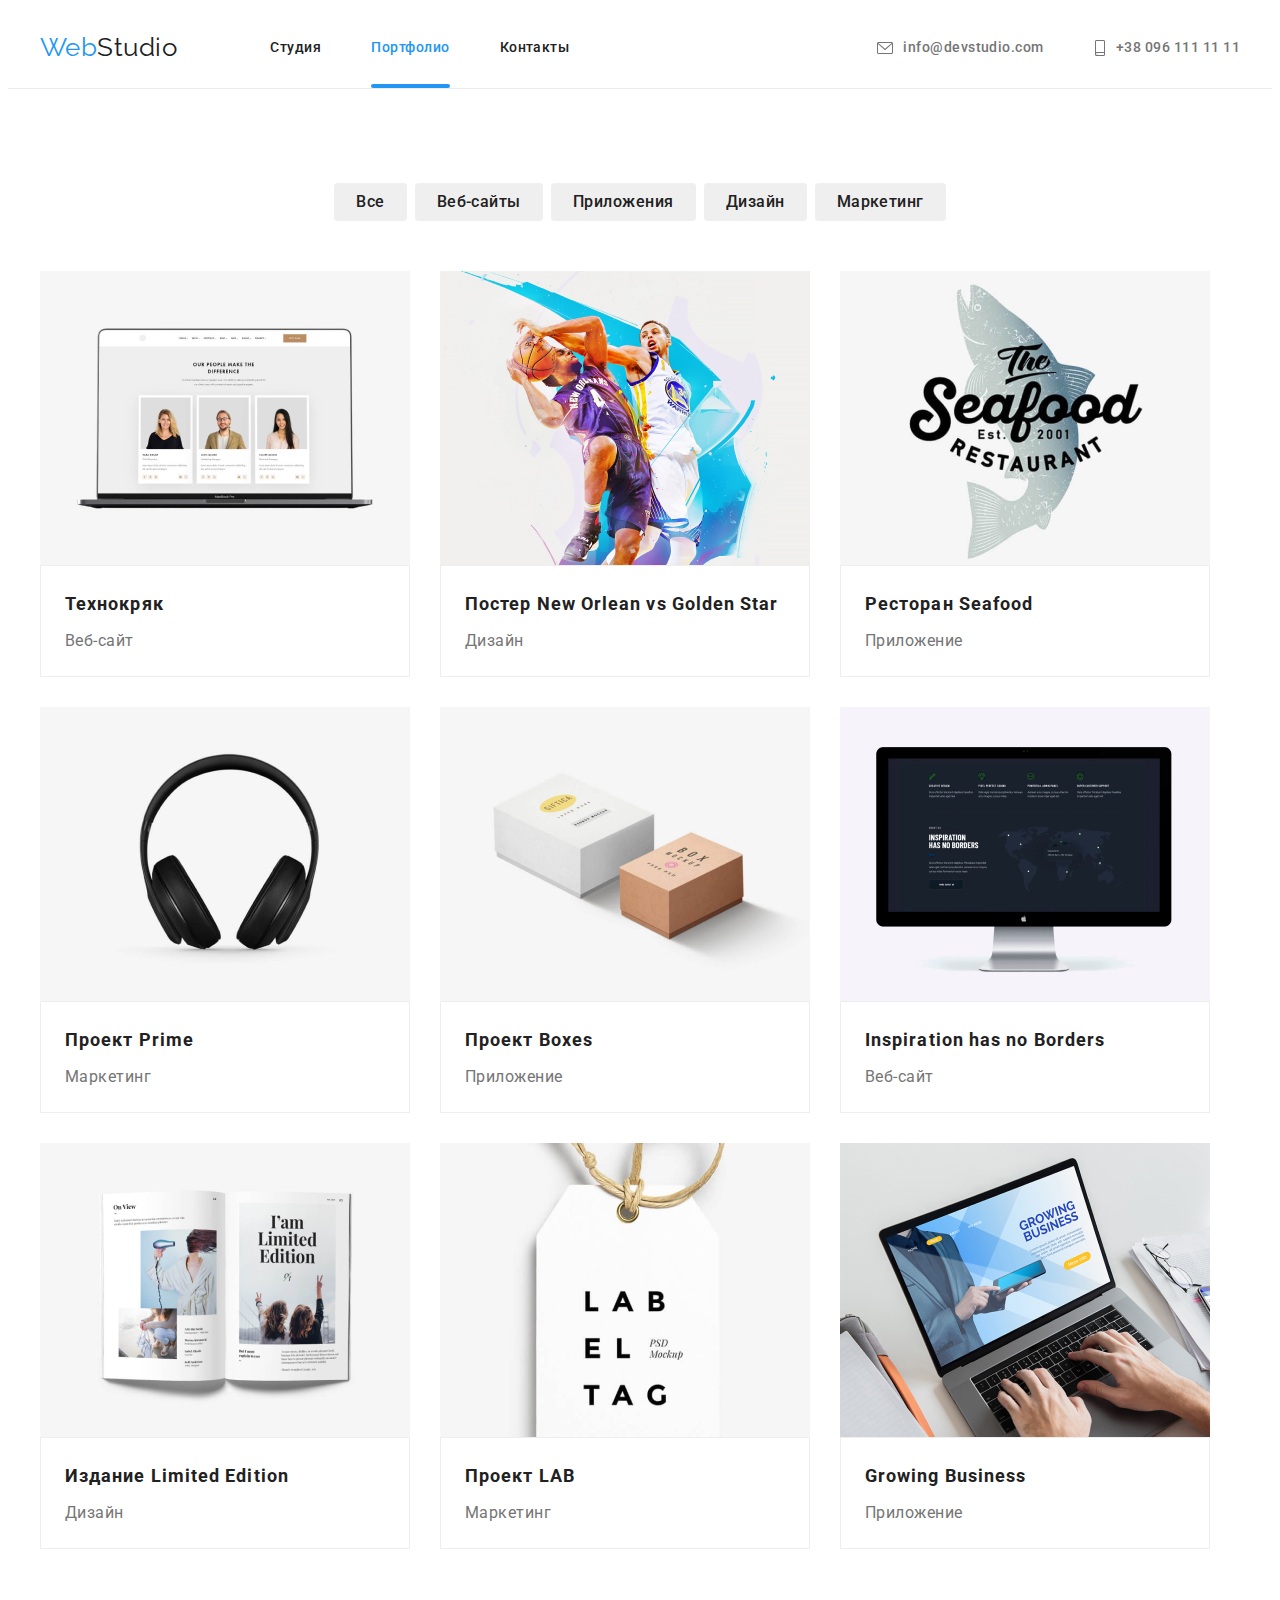
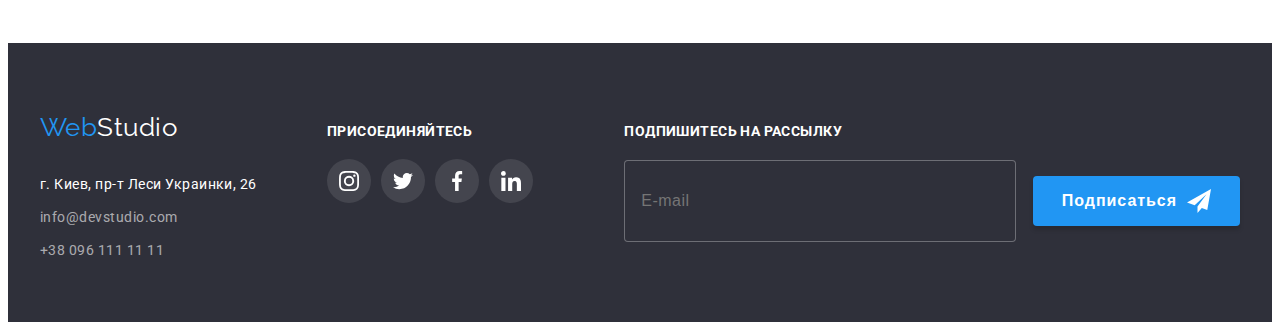
==== portfolio.html @ e27b9b62 "Initial commit" ====
<!DOCTYPE html>
<html lang="ru">
  <head>
    <meta charset="UTF-8" />
    <meta http-equiv="X-UA-Compatible" content="IE=edge" />
    <meta name="viewport" content="width=device-width, initial-scale=1.0" />
    <link rel="preconnect" href="https://fonts.googleapis.com" />
    <link rel="preconnect" href="https://fonts.gstatic.com" crossorigin />
    <link
      href="https://fonts.googleapis.com/css2?family=Raleway:wght@700&family=Roboto:wght@400;500;700;900&display=swap"
      rel="stylesheet"
    />
    <link
      rel="stylesheet"
      href="https://cdnjs.cloudflare.com/ajax/libs/modern-normalize/1.1.0/modern-normalize.min.css"
      integrity="sha512-wpPYUAdjBVSE4KJnH1VR1HeZfpl1ub8YT/NKx4PuQ5NmX2tKuGu6U/JRp5y+Y8XG2tV+wKQpNHVUX03MfMFn9Q=="
      crossorigin="anonymous"
      referrerpolicy="no-referrer"
    />
    <link rel="stylesheet" href="./css/styles.css" />
    <link rel="stylesheet" href="./css/main.min.css" />
    <title>Document</title>
  </head>

  <body>
    <header>
      <div class="container menu">
        <nav class="nav-navigation">
          <!-- Навигация на другие страницы -->
          <a class="logo link logo-header" href="./index.html">
            <span class="logo-web">Web</span><span class="logo-studio">Studio</span>
          </a>
          <ul class="site-nav list">
            <li class="item"><a class="link site-nav-link" href="./index.html">Студия</a></li>
            <li class="item">
              <a class="site-nav-link link current" href="./portfolio.html">Портфолио</a>
            </li>
            <li class="item"><a class="site-nav-link link" href="">Контакты</a></li>
          </ul>
        </nav>
        <!-- Почта  телефон -->
        <div class="nav-info">
          <ul class="list site-navv-list">
            <li class="studio-item">
              <a class="studio-link site-navv list link info" href="mailto:info@devstudio.com">
                <svg class="studio-icon" width="16" height="16">
                  <use href="./images/symbol-defs.svg#icon-list_footer"></use>
                </svg>
                info@devstudio.com</a
              >
            </li>
            <li class="studio-item">
              <a class="studio-link site-navv list link info" href="tel:+380961111111">
                <svg class="studio-icon" width="12" height="16">
                  <use href="./images/symbol-defs.svg#icon-smartphone"></use>
                </svg>
                +38 096 111 11 11</a
              >
            </li>
          </ul>
        </div>
      </div>
    </header>
    <main>
      <!--Портфолио-->
      <section class="portfolio">
        <div class="container">
          <h1 class="portfolio-title visually-hidden">Портфолио</h1>

          <ul class="list portfolio-menu">
            <li><button class="portfolio-buttons" type="button">Все</button></li>
            <li><button class="portfolio-buttons" type="button">Веб-сайты</button></li>
            <li><button class="portfolio-buttons" type="button">Приложения</button></li>
            <li><button class="portfolio-buttons" type="button">Дизайн</button></li>
            <li><button class="portfolio-buttons" type="button">Маркетинг</button></li>
          </ul>

          <ul class="portfolio-list list">
            <li class="portfolio-item">
              <a class="portfolio-link list link" href="">
                <div class="portfolio-thumb">
                  <img
                    src="./images/texno.jpg"
                    alt="разработка веб-сайта"
                    width="370"
                    height="294"
                  />
                  <p class="image-text-overlay">
                    Ресурс предлагает комплексные предложения с разным уровнем функционала и
                    сервисов. Все это позволит посетителю получить исчерпывающие сведения о компании
                    или частном лице.
                  </p>
                </div>
                <div class="portfolio-about">
                  <h2 class="portfolio-title">Технокряк</h2>
                  <p class="list-about">Веб-сайт</p>
                </div>
              </a>
            </li>
            <li class="portfolio-item">
              <a class="portfolio-link list link" href="">
                <div class="portfolio-thumb">
                  <img
                    src="./images/neworlean.jpg"
                    alt="разработка дизайна постера"
                    width="370"
                    height="294"
                  />
                  <p class="image-text-overlay">
                    Ресурс предлагает комплексные предложения с разным уровнем функционала и
                    сервисов. Все это позволит посетителю получить исчерпывающие сведения о компании
                    или частном лице.
                  </p>
                </div>
                <div class="portfolio-about">
                  <h2 class="portfolio-title">Постер New Orlean vs Golden Star</h2>
                  <p class="list-about">Дизайн</p>
                </div>
              </a>
            </li>
            <li class="portfolio-item">
              <a class="portfolio-link list link" href="">
                <div class="portfolio-thumb">
                  <img
                    src="./images/seafood.jpg"
                    alt="разработка приложения для ресторана"
                    width="370"
                    height="294"
                  />
                  <p class="image-text-overlay">
                    Ресурс предлагает комплексные предложения с разным уровнем функционала и
                    сервисов. Все это позволит посетителю получить исчерпывающие сведения о компании
                    или частном лице.
                  </p>
                </div>
                <div class="portfolio-about">
                  <h2 class="portfolio-title">Ресторан Seafood</h2>
                  <p class="list-about">Приложение</p>
                </div>
              </a>
            </li>
            <li class="portfolio-item">
              <a class="portfolio-link list link" href="">
                <div class="portfolio-thumb">
                  <img src="./images/prime.jpg" alt="реклама наушников" width="370" height="294" />
                  <p class="image-text-overlay">
                    Ресурс предлагает комплексные предложения с разным уровнем функционала и
                    сервисов. Все это позволит посетителю получить исчерпывающие сведения о компании
                    или частном лице.
                  </p>
                </div>
                <div class="portfolio-about">
                  <h2 class="portfolio-title">Проект Prime</h2>
                  <p class="list-about">Маркетинг</p>
                </div>
              </a>
            </li>
            <li class="portfolio-item">
              <a class="portfolio-link list link" href="">
                <div class="portfolio-thumb">
                  <img
                    src="./images/boxes.jpg"
                    alt="разработка приложений"
                    width="370"
                    height="294"
                  />
                  <p class="image-text-overlay">
                    Ресурс предлагает комплексные предложения с разным уровнем функционала и
                    сервисов. Все это позволит посетителю получить исчерпывающие сведения о компании
                    или частном лице.
                  </p>
                </div>
                <div class="portfolio-about">
                  <h2 class="portfolio-title">Проект Boxes</h2>
                  <p class="list-about">Приложение</p>
                </div>
              </a>
            </li>
            <li class="portfolio-item">
              <a class="portfolio-link list link" href="">
                <div class="portfolio-thumb">
                  <img
                    src="./images/inspiration.jpg"
                    alt="разработка веб-сайта"
                    width="370"
                    height="294"
                  />
                  <p class="image-text-overlay">
                    Ресурс предлагает комплексные предложения с разным уровнем функционала и
                    сервисов. Все это позволит посетителю получить исчерпывающие сведения о компании
                    или частном лице.
                  </p>
                </div>
                <div class="portfolio-about">
                  <h2 class="portfolio-title">Inspiration has no Borders</h2>
                  <p class="list-about">Веб-сайт</p>
                </div>
              </a>
            </li>
            <li class="portfolio-item">
              <a class="portfolio-link list link" href="">
                <div class="portfolio-thumb">
                  <img
                    src="./images/limited.jpg"
                    alt="дизайн для издательства"
                    width="370"
                    height="294"
                  />
                  <p class="image-text-overlay">
                    Ресурс предлагает комплексные предложения с разным уровнем функционала и
                    сервисов. Все это позволит посетителю получить исчерпывающие сведения о компании
                    или частном лице.
                  </p>
                </div>
                <div class="portfolio-about">
                  <h2 class="portfolio-title">Издание Limited Edition</h2>
                  <p class="list-about">Дизайн</p>
                </div>
              </a>
            </li>
            <li class="portfolio-item">
              <a class="portfolio-link list link" href="">
                <div class="portfolio-thumb">
                  <img src="./images/lab.jpg" alt="маркетинг и реклама" width="370" height="294" />
                  <p class="image-text-overlay">
                    Ресурс предлагает комплексные предложения с разным уровнем функционала и
                    сервисов. Все это позволит посетителю получить исчерпывающие сведения о компании
                    или частном лице.
                  </p>
                </div>
                <div class="portfolio-about">
                  <h2 class="portfolio-title">Проект LAB</h2>
                  <p class="list-about">Маркетинг</p>
                </div>
              </a>
            </li>
            <li class="portfolio-item">
              <a class="portfolio-link list link" href="">
                <div class="portfolio-thumb">
                  <img
                    src="./images/growingbusiness.jpg"
                    alt="разработка приложения"
                    width="370"
                    height="294"
                  />
                  <p class="image-text-overlay">
                    Ресурс предлагает комплексные предложения с разным уровнем функционала и
                    сервисов. Все это позволит посетителю получить исчерпывающие сведения о компании
                    или частном лице.
                  </p>
                </div>
                <div class="portfolio-about">
                  <h2 class="portfolio-title">Growing Business</h2>
                  <p class="list-about">Приложение</p>
                </div>
              </a>
            </li>
          </ul>
        </div>
      </section>
    </main>

    <!--Футер-->

    <footer class="footer">
      <div class="container container-footer-first">
        <div class="footer-first">
          <a class="logo link logo-footer" href="./index.html">
            <span class="logo-web">Web</span><span class="logo-footer">Studio</span>
          </a>
          <address>
            <ul class="footer-list list">
              <li class="footer-address">
                <a class="address link" href="https://goo.gl/maps/EyPAr5aNkVju3ovo6" rel="nofollow"
                  >г. Киев, пр-т Леси Украинки, 26</a
                >
              </li>
              <li class="footer-mailo">
                <a class="nav link" href="mailto:info@devstudio.com">info@devstudio.com</a>
              </li>
              <li><a class="nav link" href="tel:+380961111111">+38 096 111 11 11</a></li>
            </ul>
          </address>
        </div>
        <div class="footer-title-div">
          <p class="footer-title">ПРИСОЕДИНЯЙТЕСЬ</p>
          <ul class="list footer-socials-list">
            <li class="footer-socials-item">
              <a class="footer-socials-link" href="" aria-label="Инстаграм">
                <svg class="footer-socials-icons" width="20" height="20">
                  <use href="./images/symbol-defs.svg#icon-instagram_tiem"></use>
                </svg>
              </a>
            </li>
            <li class="footer-socials-item">
              <a class="footer-socials-link" href="" aria-label="Твиттер">
                <svg class="footer-socials-icons" width="20" height="20">
                  <use href="./images/symbol-defs.svg#icon-twitter_tiem"></use>
                </svg>
              </a>
            </li>
            <li class="footer-socials-item">
              <a class="footer-socials-link" href="" aria-label="Фейсбук">
                <svg class="footer-socials-icons" width="20" height="20">
                  <use href="./images/symbol-defs.svg#icon-facebook_tiem"></use>
                </svg>
              </a>
            </li>
            <li class="footer-socials-item">
              <a class="footer-socials-link" href="" aria-label="Линкедин">
                <svg class="footer-socials-icons" width="20" height="20">
                  <use href="./images/symbol-defs.svg#icon-linkedin_tiem"></use>
                </svg>
              </a>
            </li>
          </ul>
        </div>
        <div class="footer-subscribe-container">
          <p class="footer-subscribe-caption">ПОДПИШИТЕСЬ НА РАССЫЛКУ</p>
          <form class="subscribe-form" autocomplete="off">
            <label for="footer-email" class="hidden-caption">E-mail</label>
            <input
              class="subscribe-form-email"
              type="email"
              name="email"
              id="footer-email"
              placeholder="E-mail"
            />
            <button class="footer-button" type="submit">
              <span class="footer-button-content">
                Подписаться
                <svg class="footer-button-icon" width="24" height="24">
                  <use href="./images/symbol-defs.svg#icon-send"></use>
                </svg>
              </span>
            </button>
          </form>
        </div>
      </div>
    </footer>
  </body>
</html>
---- css/main.min.css ----
:root{--primary-text-color: #757575;--title-text-color: #212121;--accent-color: #2196f3;--body-color: #ffffff;--color-footer: #2f303a;--transition-timing-function: cubic-bezier(0.4, 0, 0.2, 1);--transition-duration: 250ms;--header-line: #ececec}.visually-hidden{position:absolute;width:1px;height:1px;margin:-1px;border:0;padding:0;white-space:nowrap;-webkit-clip-path:inset(100%);clip-path:inset(100%);clip:rect(0 0 0 0);overflow:hidden}body{font-family:'Roboto', sans-serif;background-color:var(--body-color);color:var(--title-text-color);letter-spacing:0.03em}h1,h2,h3,h4,h5,h6,p{margin:0}.list{list-style:none;padding:0;margin:0}.link{text-decoration:none;color:inherit;text-decoration:none}img{display:block;max-width:100%;height:auto}.container{width:1200px;padding-left:15px;padding-right:15px;margin:0 auto}.logo{font-family:'Raleway', sans-serif;font-size:26px;line-height:1.9;color:inherit}.logo-header{margin-right:93px}.logo-web{color:var(--accent-color)}.logo-footer{color:var(--body-color)}.model-btn{display:-webkit-box;display:-ms-flexbox;display:flex;-webkit-box-align:center;-ms-flex-align:center;align-items:center;-webkit-box-pack:center;-ms-flex-pack:center;justify-content:center;position:absolute;top:8px;right:8px;width:30px;height:30px;cursor:pointer;background:#ffffff;border:1px solid rgba(0,0,0,0.1);border-radius:50%;-webkit-transition:fill var(--transition-duration) var(--transition-timing-function);transition:fill var(--transition-duration) var(--transition-timing-function)}.model-btn:hover,.model-btn:focus{fill:var(--accent-color)}.submit-btn{display:-webkit-box;display:-ms-flexbox;display:flex;margin-left:auto;margin-right:auto;margin-top:30px;-webkit-box-pack:center;-ms-flex-pack:center;justify-content:center;-webkit-box-align:center;-ms-flex-align:center;align-items:center;text-align:center;padding:10px 16px;min-width:200px;background-color:var(--accent-color);color:var(--body-color);font-weight:700;font-size:16px;line-height:1.87;letter-spacing:0.06em;cursor:pointer;border-width:0;border-radius:4px;-webkit-box-shadow:0px,4px,4px,rgba(0,0,0,0.15);box-shadow:0px,4px,4px,rgba(0,0,0,0.15);-webkit-transition:background-color var(--transition-timing) var(--transition-function);transition:background-color var(--transition-timing) var(--transition-function)}.hero-button{margin-left:auto;margin-right:auto;border:0;background-color:var(--accent-color);font-family:'Roboto';font-weight:700;font-size:16px;line-height:1.88;-webkit-box-align:center;-ms-flex-align:center;align-items:center;text-align:center;letter-spacing:0.06em;cursor:pointer;color:var(--body-color);-webkit-box-shadow:0px,4px,4px,rgba(0,0,0,0.15);box-shadow:0px,4px,4px,rgba(0,0,0,0.15);border-radius:4px;padding:10px 32px;-webkit-transition-property:background-color;transition-property:background-color;-webkit-transition-duration:250ms;transition-duration:250ms;-webkit-transition-timing-function:cubic-bezier(0.4, 0, 0.2, 1);transition-timing-function:cubic-bezier(0.4, 0, 0.2, 1)}.hero-button:hover,.hero-button:focus{background-color:#188ce8}.footer-button{background-color:var(--accent-color);color:var(--body-color);-webkit-box-shadow:0px 4px 4px rgba(0,0,0,0.15);box-shadow:0px 4px 4px rgba(0,0,0,0.15);border-radius:4px;padding:10px 29px;min-width:200px;border:none;font-weight:700;font-size:16px;line-height:1.88;cursor:pointer;letter-spacing:0.06em;-webkit-transition:background-color var(--transition-duration) var(--transition-timing-function);transition:background-color var(--transition-duration) var(--transition-timing-function)}.footer-button:hover,.footer-button:focus{background-color:#188ce8}.command-contact__title{font-weight:500;font-size:16px;line-height:1.19;margin-bottom:10px}.command-contact__text{margin-bottom:16px}.command-contact__icons{fill:#afb1b8;-webkit-transition:fill var(--transition-duration) var(--transition-timing-function);transition:fill var(--transition-duration) var(--transition-timing-function)}.command-contact{padding-top:30px;padding-bottom:30px;text-align:center}.team-list li:last-child{margin-right:0}.command-contact__list{display:-webkit-box;display:-ms-flexbox;display:flex;-webkit-box-pack:center;-ms-flex-pack:center;justify-content:center;-webkit-box-align:center;-ms-flex-align:center;align-items:center}.command-contact__link{display:-webkit-box;display:-ms-flexbox;display:flex;-webkit-box-align:center;-ms-flex-align:center;align-items:center;-webkit-box-pack:center;-ms-flex-pack:center;justify-content:center;width:44px;height:44px;background-color:var(--body-color);border-radius:50%;-webkit-transition:background-color var(--transition-duration) var(--transition-timing-function);transition:background-color var(--transition-duration) var(--transition-timing-function)}.command-contact__link:hover,.command-contact__link:focus{background-color:var(--accent-color)}.command-contact__link:hover .command-contact__icons,.command-contact__link:focus .command-contact__icons{fill:var(--body-color)}.command-contact__item:not(:last-child){margin-right:10px}textarea{resize:none}.form-title{display:block;font-weight:700;font-size:20px;line-height:1.15;text-align:center;letter-spacing:0.03em;margin-bottom:12px}.form-group{display:block;margin-bottom:10px}.form-textarea{display:block;margin-bottom:20px}.form-label{display:block;font-weight:400;font-size:12px;line-height:1.16;letter-spacing:0.01em;color:var(--primary-text-color)}.form-input{width:100%;padding:14px 14px 14px 42px;border:1px solid rgba(33,33,33,0.2);border-radius:4px;outline:transparent}.form-input:hover,.form-input:focus,.form-input:active{border-color:var(--accent-color)}.form-input:hover+.form-icon,.form-input:focus+.form-icon,.form-input:active+.form-icon{fill:var(--accent-color)}.form-input-container{display:-webkit-box;display:-ms-flexbox;display:flex;-webkit-box-orient:vertical;-webkit-box-direction:normal;-ms-flex-direction:column;flex-direction:column;position:relative}.form-group{position:relative}.form-icon{position:absolute;bottom:14px;left:15px}.form-icon:hover,.form-icon:focus{fill:var(--accent-color)}.form-comments{display:-webkit-box;display:-ms-flexbox;display:flex;width:100%;height:120px;color:var(--caption-text-color);border:1px solid rgba(33,33,33,0.2);border-radius:4px;padding:12px 16px;outline:transparent}.form-comments:hover,.form-comments:active,.form-comments:focus{border-color:var(--accent-color)}.form-polisy-group{display:-webkit-box;display:-ms-flexbox;display:flex;font-weight:400;font-size:14px;line-height:1.71;letter-spacing:0.03em;-webkit-box-align:center;-ms-flex-align:center;align-items:center;-webkit-box-pack:center;-ms-flex-pack:center;justify-content:center;color:var(--second-text-color);cursor:pointer}.custom-checkbox{width:16px;height:15px;margin-right:8px;display:-webkit-box;display:-ms-flexbox;display:flex;-webkit-box-align:center;-ms-flex-align:center;align-items:center;-webkit-box-pack:center;-ms-flex-pack:center;justify-content:center;border-radius:2px;border:3px solid #000000;outline-offset:-2px;cursor:pointer}.custom-checkbox-icon{opacity:0;-webkit-transition:opacity var(--transition-timing) var(--transition-function),-webkit-transform var(--transition-timing) var(--transition-function);transition:opacity var(--transition-timing) var(--transition-function),-webkit-transform var(--transition-timing) var(--transition-function);transition:transform var(--transition-timing) var(--transition-function),opacity var(--transition-timing) var(--transition-function);transition:transform var(--transition-timing) var(--transition-function),opacity var(--transition-timing) var(--transition-function),-webkit-transform var(--transition-timing) var(--transition-function)}.checkbox:checked+.custom-checkbox-icon{opacity:1}.form-polisy-decs{font-weight:400;font-size:14px;line-height:1.71;letter-spacing:0.03em;color:var(--primary-text-color)}.visually-hidden-checkbox{position:absolute;width:1px;height:1px;margin:-1px;border:0;padding:0;white-space:nowrap;-webkit-clip-path:inset(100%);clip-path:inset(100%);clip:rect(0 0 0 0);overflow:hidden}.checkbox:checked+.custom-checkbox{background-color:var(--accent-color);border-color:var(--accent-color)}.checkbox:checked+.custom-checkbox .custom-checkbox-icon{opacity:1}.custom-checkbox-icon{opacity:0;-webkit-transition:var(--transition-duration) var(--transition-timing-function);transition:var(--transition-duration) var(--transition-timing-function)}.checkbox-label-link{color:var(--accent-color)}.form-input-container:focus-within{fill:var(--accent-color);border-color:var(--accent-color)}.backdrop{position:fixed;top:0;left:0;width:100%;height:100%;opacity:1;background-color:rgba(0,0,0,0.2);-webkit-transition:opacity var(--transition-duration) var(--transition-timing-function);transition:opacity var(--transition-duration) var(--transition-timing-function)}.backdrop.is-hidden{opacity:0;pointer-events:none}.backdrop.is-hidden .model-wrapper{-webkit-transform:translate(-50%, -50%) scale(0.9);transform:translate(-50%, -50%) scale(0.9)}.model-wrapper{position:absolute;top:50%;left:50%;width:528px;height:581px;padding:40px;background-color:var(--body-color);-webkit-box-shadow:0px,1px,3px,rgba(0,0,0,0.12),0px,1px,1px,rgba(0,0,0,0.14),0px,2px,1px,rgba(0,0,0,0.2);box-shadow:0px,1px,3px,rgba(0,0,0,0.12),0px,1px,1px,rgba(0,0,0,0.14),0px,2px,1px,rgba(0,0,0,0.2);border-radius:4px;-webkit-transform:translate(-50%, -50%) scale(1);transform:translate(-50%, -50%) scale(1);-webkit-transition:-webkit-transform var(--transition-timing) var(--transition-function);transition:-webkit-transform var(--transition-timing) var(--transition-function);transition:transform var(--transition-timing) var(--transition-function);transition:transform var(--transition-timing) var(--transition-function), -webkit-transform var(--transition-timing) var(--transition-function)}.section-privilege__list{display:-webkit-box;display:-ms-flexbox;display:flex}.section-privilege__list li{width:270px}.section-privilege__list .item{margin-right:30px}.section-privilege__list .item:nth-child(4n){margin-right:0}.hero{text-align:center;padding-top:200px;padding-bottom:200px;background-color:var(--color-footer);background-size:cover;background-position:center;background-repeat:no-repeat;max-width:1600px;height:600px;margin-left:auto;margin-right:auto;background-image:-webkit-gradient(linear, left top, right top, from(rgba(47,48,58,0.4)), to(rgba(47,48,58,0.4))),url("../images/hero.jpg");background-image:linear-gradient(to right, rgba(47,48,58,0.4), rgba(47,48,58,0.4)),url("../images/hero.jpg")}.hero__tittle{font-family:'Roboto';color:var(--body-color);font-weight:900;font-size:44px;line-height:1.36;text-transform:uppercase;letter-spacing:0.06em;margin-bottom:30px}header{border-bottom:1px solid var(--header-line)}.site-nav{display:-webkit-box;display:-ms-flexbox;display:flex}.site-nav .link{display:block;padding-top:32px;padding-bottom:32px;-webkit-transition:color var(--transition-duration) var(--transition-timing-function);transition:color var(--transition-duration) var(--transition-timing-function)}.site-nav-link{position:relative;color:var(--title-text-color);font-weight:500;font-size:14px;line-height:1.14}.site-nav-link:hover,.site-nav-link:focus{color:var(--accent-color)}.site-nav-link.current::after{position:absolute;bottom:0;left:0;content:'';display:block;width:100%;height:4px;margin:0;padding:0;border-radius:2px;background-color:var(--accent-color)}.site-nav .item{margin-right:50px}.site-nav .item:last-child{margin-right:0}.nav-navigation{display:-webkit-box;display:-ms-flexbox;display:flex;-webkit-box-align:center;-ms-flex-align:center;align-items:center}.menu{display:-webkit-box;display:-ms-flexbox;display:flex;-webkit-box-align:center;-ms-flex-align:center;align-items:center}.nav-info{display:-webkit-box;display:-ms-flexbox;display:flex;margin-left:auto}.site-navv{color:var(--title-text-color);font-weight:500;font-size:14px;line-height:1.14}.site-navv:hover,.site-navv:focus{color:var(--accent-color)}.info{color:var(--primary-text-color)}.info{margin-left:50px}.site-navv-list{display:-webkit-box;display:-ms-flexbox;display:flex}.site-nav .link.current{color:var(--accent-color)}.studio-link{display:-webkit-box;display:-ms-flexbox;display:flex;-webkit-box-align:center;-ms-flex-align:center;align-items:center;-webkit-transition:color var(--transition-duration) var(--transition-timing-function);transition:color var(--transition-duration) var(--transition-timing-function)}.studio-list{display:-webkit-box;display:-ms-flexbox;display:flex;-webkit-box-align:center;-ms-flex-align:center;align-items:center}.studio-icon{margin-right:10px;fill:currentColor;-webkit-transition:fill var(--transition-duration) var(--transition-timing-function);transition:fill var(--transition-duration) var(--transition-timing-function)}.studio-item:hover .studio-icon,.studio-item:focus .studio-icon{fill:var(--accent-color)}.about__item{position:relative}.about__text{position:absolute;left:0;bottom:0;display:-webkit-box;display:-ms-flexbox;display:flex;-webkit-box-pack:center;-ms-flex-pack:center;justify-content:center;-webkit-box-align:center;-ms-flex-align:center;align-items:center;width:100%;height:70px;background-color:rgba(47,48,58,0.8);color:var(--body-color);font-weight:700;text-transform:uppercase;letter-spacing:0.03em;font-size:14px;line-height:1.14}.about{padding-bottom:94px}.about__title{font-size:36px;line-height:1.17;text-align:center;margin-bottom:50px}.about__list{display:-webkit-box;display:-ms-flexbox;display:flex}.about__list li{margin-right:30px}.about__list li:nth-child(3n){margin-right:0}.customers{padding-bottom:94px;padding-top:94px}.customers-title{font-weight:700;font-size:36px;line-height:1.67;text-align:center;letter-spacing:0.03em;color:var(--title-text-color);margin-bottom:50px}.customers-list{display:-webkit-box;display:-ms-flexbox;display:flex;-webkit-box-pack:center;-ms-flex-pack:center;justify-content:center}.customers-link{display:-webkit-box;display:-ms-flexbox;display:flex;-webkit-box-align:center;-ms-flex-align:center;align-items:center;-webkit-box-pack:center;-ms-flex-pack:center;justify-content:center;width:170px;height:92px;border:1px solid #afb1b8;border-radius:4px;-webkit-transition:color var(--transition-duration) var(--transition-timing-function),border-color var(--transition-duration) var(--transition-timing-function);transition:color var(--transition-duration) var(--transition-timing-function),border-color var(--transition-duration) var(--transition-timing-function)}.customers-link:hover,.customers-link:focus{border-color:var(--accent-color)}.customers-item{margin-right:30px}.customers-item:last-child{margin-right:0}.customers-icons{fill:#afb1b8;-webkit-transition:fill var(--transition-duration) var(--transition-timing-function);transition:fill var(--transition-duration) var(--transition-timing-function)}.customers-link:hover .customers-icons,.customers-link:focus .customers-icons{fill:var(--accent-color)}.section-privilege p,.team p{color:var(--primary-text-color)}.section-privilege{padding-top:94px;padding-bottom:94px}.section-privilege__tittle{font-size:14px;line-height:1.14;margin-bottom:10px;margin-top:30px}.section-privilege p{font-size:14px;line-height:1.71}.section-privilege__div{height:120px;background-color:#f5f4fa;display:-webkit-box;display:-ms-flexbox;display:flex;-webkit-box-pack:center;-ms-flex-pack:center;justify-content:center;-webkit-box-align:center;-ms-flex-align:center;align-items:center}.section-privilege__icon{background-repeat:no-repeat;background-position:center;border-radius:4px}.container__title{margin-bottom:50px}.team{background:#f5f4fa;padding-bottom:94px;padding-top:94px}.team h2{font-size:36px;line-height:1.7;text-align:center}.team p{font-size:16px;line-height:1.19}.team-list{display:-webkit-box;display:-ms-flexbox;display:flex}.team-list__li{margin-right:30px;background-color:var(--body-color);-webkit-box-shadow:0px,1px,3px,rgba(0,0,0,0.12),0px,1px,1px,rgba(0,0,0,0.14),0px,2px,1px,rgba(0,0,0,0.2);box-shadow:0px,1px,3px,rgba(0,0,0,0.12),0px,1px,1px,rgba(0,0,0,0.14),0px,2px,1px,rgba(0,0,0,0.2);border-radius:0px, 0px, 4px, 4px}.portfolio{padding-top:94px;padding-bottom:94px}.portfolio-list{margin-top:50px}.portfolio-buttons{color:var(--title-text-color);cursor:pointer;font-family:'Roboto';font-weight:500;font-size:16px;line-height:1.63;letter-spacing:0.03em;border:0;border-radius:4px;padding:6px 22px;-webkit-transition:background-color var(--transition-duration) var(--transition-timing-function),color var(--transition-duration) var(--transition-timing-function),-webkit-box-shadow var(--transition-duration) var(--transition-timing-function);transition:background-color var(--transition-duration) var(--transition-timing-function),color var(--transition-duration) var(--transition-timing-function),-webkit-box-shadow var(--transition-duration) var(--transition-timing-function);transition:box-shadow var(--transition-duration) var(--transition-timing-function),background-color var(--transition-duration) var(--transition-timing-function),color var(--transition-duration) var(--transition-timing-function);transition:box-shadow var(--transition-duration) var(--transition-timing-function),background-color var(--transition-duration) var(--transition-timing-function),color var(--transition-duration) var(--transition-timing-function),-webkit-box-shadow var(--transition-duration) var(--transition-timing-function)}.portfolio-buttons:hover,.portfolio-buttons:focus{background:var(--accent-color);color:var(--body-color);-webkit-box-shadow:0px 3px 1px rgba(0,0,0,0.1),0px 1px 2px rgba(0,0,0,0.08),0px 2px 2px rgba(0,0,0,0.12);box-shadow:0px 3px 1px rgba(0,0,0,0.1),0px 1px 2px rgba(0,0,0,0.08),0px 2px 2px rgba(0,0,0,0.12)}.portfolio-title{font-size:18px;line-height:2;letter-spacing:0.06em;margin-bottom:4px}.portfolio-menu{display:-webkit-box;display:-ms-flexbox;display:flex;-webkit-box-pack:center;-ms-flex-pack:center;justify-content:center}.portfolio-thumb{position:relative;overflow:hidden}.portfolio-thumb::before{display:inline-block;position:absolute;content:'';top:0;left:0;width:100%;height:100%;background-color:rgba(33,150,243,0.9);-webkit-transform:translateY(100%);transform:translateY(100%);-webkit-transition:-webkit-transform 250ms cubic-bezier(0.4, 0, 0.2, 1);transition:-webkit-transform 250ms cubic-bezier(0.4, 0, 0.2, 1);transition:transform 250ms cubic-bezier(0.4, 0, 0.2, 1);transition:transform 250ms cubic-bezier(0.4, 0, 0.2, 1), -webkit-transform 250ms cubic-bezier(0.4, 0, 0.2, 1)}.portfolio-item:hover .image-text-overlay,.portfolio-item:focus .image-text-overlay{-webkit-transform:translate(0, -100%);transform:translate(0, -100%)}.image-text-overlay{position:absolute;width:100%;height:100%;padding:63px 24px;color:var(--body-color);background:rgba(33,150,243,0.9);font-size:18px;line-height:1.56;letter-spacing:0.03em;-webkit-transition:-webkit-transform var(--transition-duration) var(--transition-timing-function);transition:-webkit-transform var(--transition-duration) var(--transition-timing-function);transition:transform var(--transition-duration) var(--transition-timing-function);transition:transform var(--transition-duration) var(--transition-timing-function), -webkit-transform var(--transition-duration) var(--transition-timing-function)}.portfolio-menu li{margin-right:8px}.portfolio-link:hover,.portfolio-link:focus{-webkit-box-shadow:0px 1px 1px rgba(0,0,0,0.12),0px 4px 4px rgba(0,0,0,0.06),1px 4px 6px rgba(0,0,0,0.16);box-shadow:0px 1px 1px rgba(0,0,0,0.12),0px 4px 4px rgba(0,0,0,0.06),1px 4px 6px rgba(0,0,0,0.16)}.portfolio-menu li:last-child{margin-right:0}.portfolio-link{-webkit-transition:border-radius 250ms cubic-bezier(0.4, 0, 0.2, 1);transition:border-radius 250ms cubic-bezier(0.4, 0, 0.2, 1)}.portfolio-about{padding-top:20px;padding-bottom:20px;border:1px solid #eeeeee;padding-left:24px;padding-right:24px}.portfolio-list .list-about{color:var(--primary-text-color)}.portfolio-list h3{font-size:18px;line-height:2;letter-spacing:0.06em}.list-about{font-size:16px;line-height:1.88}.portfolio-list{display:-webkit-box;display:-ms-flexbox;display:flex;-ms-flex-wrap:wrap;flex-wrap:wrap}.portfolio-list li{margin-right:30px;margin-bottom:30px}.portfolio-list li:nth-child(3n){margin-right:0}.portfolio-list li:nth-last-child(-n+3){margin-bottom:0}.portfolio-link{display:block}.footer{background-color:var(--color-footer);padding-top:60px;padding-bottom:60px}.footer .logo.link{display:block;margin-bottom:20px}.footer-list .address{color:var(--body-color);-webkit-transition:color var(--transition-duration) var(--transition-timing-function);transition:color var(--transition-duration) var(--transition-timing-function)}.footer-list .nav{color:rgba(255,255,255,0.6)}.footer-list{font-size:14px;line-height:1.71}.footer:hover,.footer:focus,.footer-list .address:hover,.footer-list .address:focus,.footer-list .nav:hover,.footer-list .nav:focus{color:var(--accent-color)}address{font-style:normal;-webkit-transition:color var(--transition-duration) var(--transition-timing-function);transition:color var(--transition-duration) var(--transition-timing-function)}.footer-mailo{margin-bottom:9px}.footer-mailo .nav.link{-webkit-transition:color var(--transition-duration) var(--transition-timing-function);transition:color var(--transition-duration) var(--transition-timing-function)}.footer-address{margin-bottom:9px}.footer-title{font-weight:700;line-height:16px;letter-spacing:0.03em;text-transform:uppercase;color:#ffffff;font-size:14px}.footer-title-div{display:block}.container-footer-first{display:-webkit-box;display:-ms-flexbox;display:flex;-webkit-box-align:baseline;-ms-flex-align:baseline;align-items:baseline}.footer-socials-list{display:-webkit-box;display:-ms-flexbox;display:flex;-webkit-box-pack:center;-ms-flex-pack:center;justify-content:center;-webkit-box-align:center;-ms-flex-align:center;align-items:center}.footer-socials-link{display:-webkit-box;display:-ms-flexbox;display:flex;-webkit-box-align:center;-ms-flex-align:center;align-items:center;-webkit-box-pack:center;-ms-flex-pack:center;justify-content:center;width:44px;height:44px;background-color:rgba(255,255,255,0.1);border-radius:50%;-webkit-transition:background-color var(--transition-duration) var(--transition-timing-function);transition:background-color var(--transition-duration) var(--transition-timing-function)}.footer-socials-link:hover,.footer-socials-link:focus{background-color:var(--accent-color)}.footer-socials-icons{fill:var(--body-color)}.footer-first{margin-right:70px}.footer-title{margin-bottom:20px}.footer-socials-item:not(:last-child){margin-right:10px}.footer-subscribe-container{margin-left:auto}.footer-subscribe-caption{font-size:14px;line-height:1.14;letter-spacing:0.03em;text-transform:uppercase;font-weight:700;color:var(--body-color);display:inline-block;margin-bottom:20px}.hidden-caption{position:absolute;white-space:nowrap;width:1px;height:1px;overflow:hidden;border:0;padding:0;clip:rect(0 0 0 0);-webkit-clip-path:inset(50%);clip-path:inset(50%);margin:-1px}.subscribe-form-email{background-color:var(--color-footer);color:rgba(255,255,255,0.6);width:358px;height:50px;padding:15px 16px;margin-right:12px;font-weight:400;font-size:16px;line-height:1.25;letter-spacing:0.03em;border:1px solid rgba(255,255,255,0.3);border-radius:4px;-webkit-box-shadow:0px,4px,4px,rgba(0,0,0,0.15);box-shadow:0px,4px,4px,rgba(0,0,0,0.15);-webkit-transition:border-color var(--transition-duration) var(--transition-timing-function);transition:border-color var(--transition-duration) var(--transition-timing-function)}.subscribe-form-email:hover,.subscribe-form-email:focus{border-color:var(--accent-color);outline:0}.footer-button-content{display:-webkit-box;display:-ms-flexbox;display:flex;-webkit-box-pack:center;-ms-flex-pack:center;justify-content:center;-webkit-box-align:center;-ms-flex-align:center;align-items:center}.footer-button-icon{margin-left:10px}
/*# sourceMappingURL=main.min.css.map */
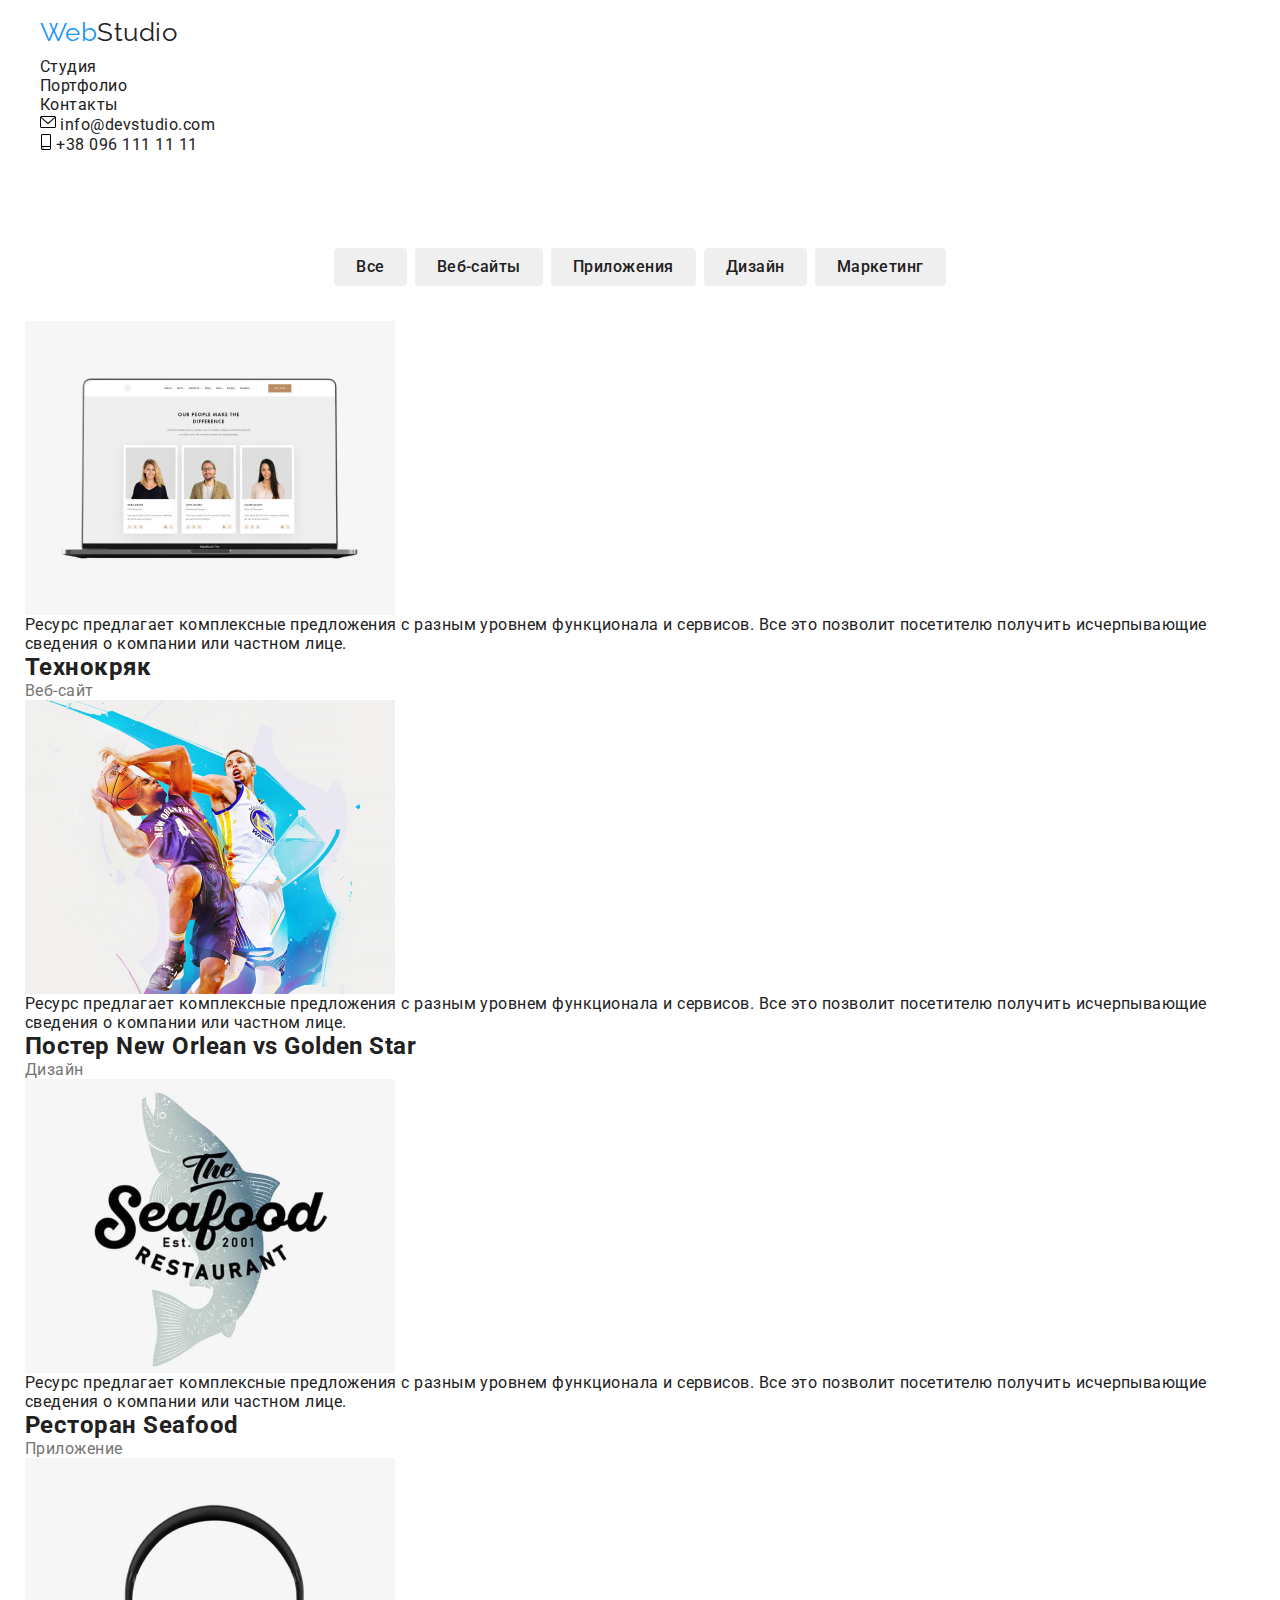
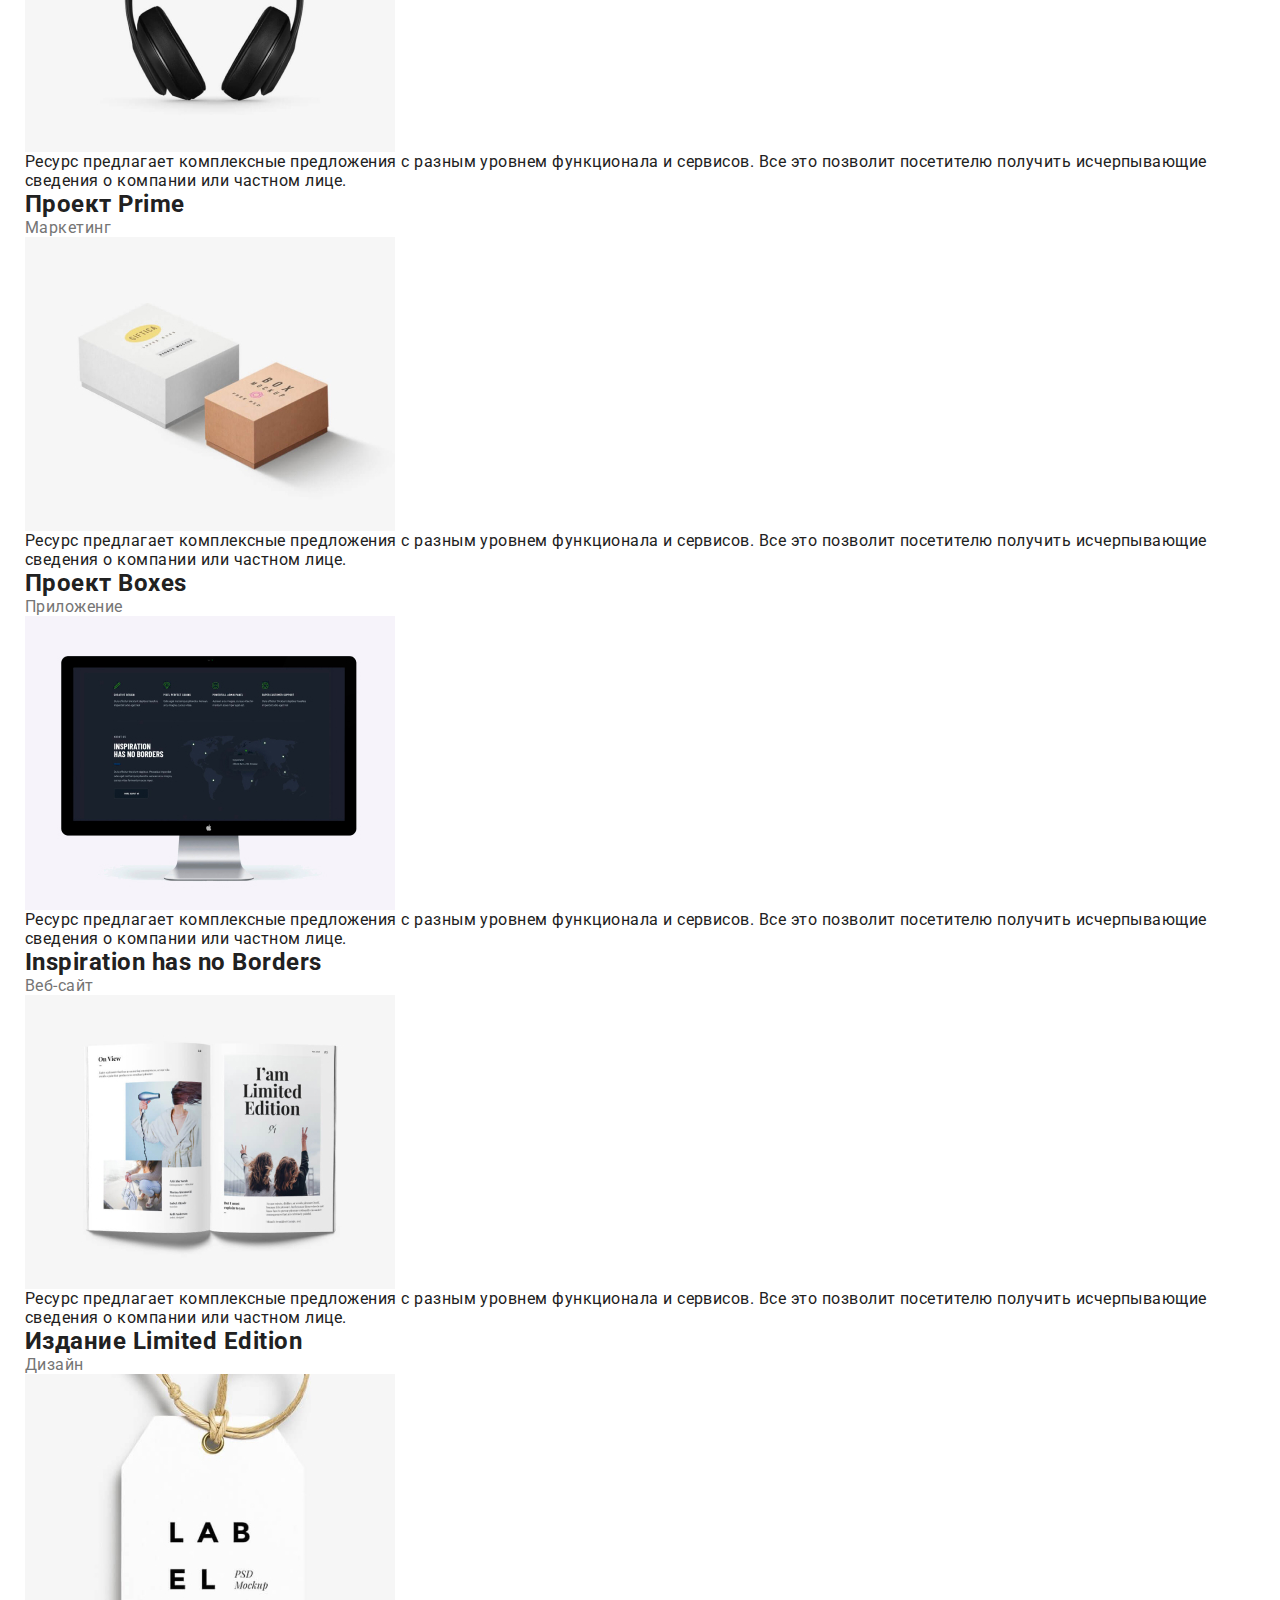
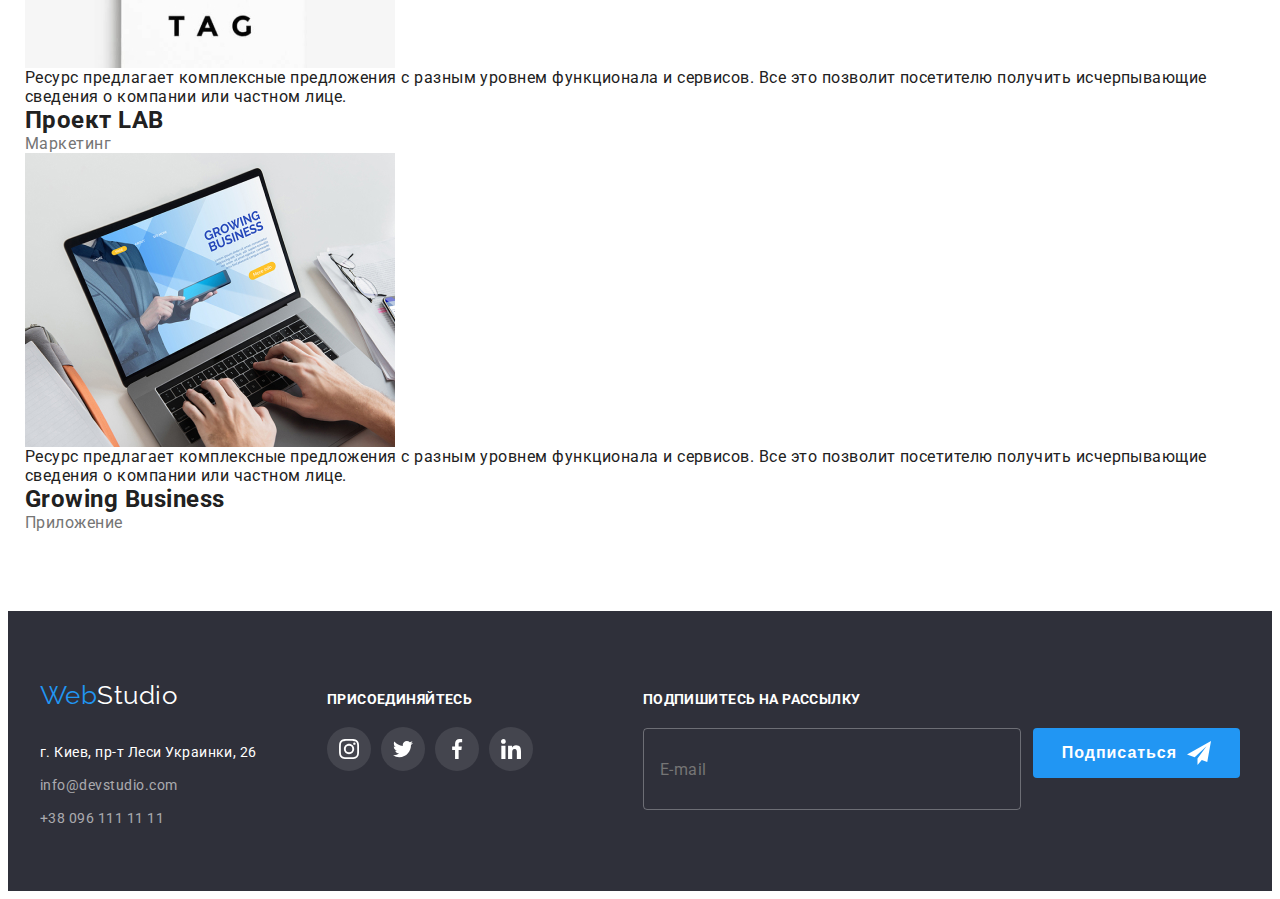
==== commit 834abc85: "Портфолио ч1" ====
--- a/portfolio.html
+++ b/portfolio.html
@@ -68,11 +68,21 @@
           <h1 class="portfolio-title visually-hidden">Портфолио</h1>
 
           <ul class="list portfolio-menu">
-            <li><button class="portfolio-buttons" type="button">Все</button></li>
-            <li><button class="portfolio-buttons" type="button">Веб-сайты</button></li>
-            <li><button class="portfolio-buttons" type="button">Приложения</button></li>
-            <li><button class="portfolio-buttons" type="button">Дизайн</button></li>
-            <li><button class="portfolio-buttons" type="button">Маркетинг</button></li>
+            <li class="filter-list__item">
+              <button class="portfolio-buttons" type="button">Все</button>
+            </li>
+            <li class="filter-list__item">
+              <button class="portfolio-buttons" type="button">Веб-сайты</button>
+            </li>
+            <li class="filter-list__item">
+              <button class="portfolio-buttons" type="button">Приложения</button>
+            </li>
+            <li class="filter-list__item">
+              <button class="portfolio-buttons" type="button">Дизайн</button>
+            </li>
+            <li class="filter-list__item">
+              <button class="portfolio-buttons" type="button">Маркетинг</button>
+            </li>
           </ul>
 
           <ul class="portfolio-list list">
--- a/css/main.min.css
+++ b/css/main.min.css
@@ -1,2 +1,2 @@
-:root{--primary-text-color: #757575;--title-text-color: #212121;--accent-color: #2196f3;--body-color: #ffffff;--color-footer: #2f303a;--transition-timing-function: cubic-bezier(0.4, 0, 0.2, 1);--transition-duration: 250ms;--header-line: #ececec}.visually-hidden{position:absolute;width:1px;height:1px;margin:-1px;border:0;padding:0;white-space:nowrap;-webkit-clip-path:inset(100%);clip-path:inset(100%);clip:rect(0 0 0 0);overflow:hidden}body{font-family:'Roboto', sans-serif;background-color:var(--body-color);color:var(--title-text-color);letter-spacing:0.03em}h1,h2,h3,h4,h5,h6,p{margin:0}.list{list-style:none;padding:0;margin:0}.link{text-decoration:none;color:inherit;text-decoration:none}img{display:block;max-width:100%;height:auto}.container{width:1200px;padding-left:15px;padding-right:15px;margin:0 auto}.logo{font-family:'Raleway', sans-serif;font-size:26px;line-height:1.9;color:inherit}.logo-header{margin-right:93px}.logo-web{color:var(--accent-color)}.logo-footer{color:var(--body-color)}.model-btn{display:-webkit-box;display:-ms-flexbox;display:flex;-webkit-box-align:center;-ms-flex-align:center;align-items:center;-webkit-box-pack:center;-ms-flex-pack:center;justify-content:center;position:absolute;top:8px;right:8px;width:30px;height:30px;cursor:pointer;background:#ffffff;border:1px solid rgba(0,0,0,0.1);border-radius:50%;-webkit-transition:fill var(--transition-duration) var(--transition-timing-function);transition:fill var(--transition-duration) var(--transition-timing-function)}.model-btn:hover,.model-btn:focus{fill:var(--accent-color)}.submit-btn{display:-webkit-box;display:-ms-flexbox;display:flex;margin-left:auto;margin-right:auto;margin-top:30px;-webkit-box-pack:center;-ms-flex-pack:center;justify-content:center;-webkit-box-align:center;-ms-flex-align:center;align-items:center;text-align:center;padding:10px 16px;min-width:200px;background-color:var(--accent-color);color:var(--body-color);font-weight:700;font-size:16px;line-height:1.87;letter-spacing:0.06em;cursor:pointer;border-width:0;border-radius:4px;-webkit-box-shadow:0px,4px,4px,rgba(0,0,0,0.15);box-shadow:0px,4px,4px,rgba(0,0,0,0.15);-webkit-transition:background-color var(--transition-timing) var(--transition-function);transition:background-color var(--transition-timing) var(--transition-function)}.hero-button{margin-left:auto;margin-right:auto;border:0;background-color:var(--accent-color);font-family:'Roboto';font-weight:700;font-size:16px;line-height:1.88;-webkit-box-align:center;-ms-flex-align:center;align-items:center;text-align:center;letter-spacing:0.06em;cursor:pointer;color:var(--body-color);-webkit-box-shadow:0px,4px,4px,rgba(0,0,0,0.15);box-shadow:0px,4px,4px,rgba(0,0,0,0.15);border-radius:4px;padding:10px 32px;-webkit-transition-property:background-color;transition-property:background-color;-webkit-transition-duration:250ms;transition-duration:250ms;-webkit-transition-timing-function:cubic-bezier(0.4, 0, 0.2, 1);transition-timing-function:cubic-bezier(0.4, 0, 0.2, 1)}.hero-button:hover,.hero-button:focus{background-color:#188ce8}.footer-button{background-color:var(--accent-color);color:var(--body-color);-webkit-box-shadow:0px 4px 4px rgba(0,0,0,0.15);box-shadow:0px 4px 4px rgba(0,0,0,0.15);border-radius:4px;padding:10px 29px;min-width:200px;border:none;font-weight:700;font-size:16px;line-height:1.88;cursor:pointer;letter-spacing:0.06em;-webkit-transition:background-color var(--transition-duration) var(--transition-timing-function);transition:background-color var(--transition-duration) var(--transition-timing-function)}.footer-button:hover,.footer-button:focus{background-color:#188ce8}.command-contact__title{font-weight:500;font-size:16px;line-height:1.19;margin-bottom:10px}.command-contact__text{margin-bottom:16px}.command-contact__icons{fill:#afb1b8;-webkit-transition:fill var(--transition-duration) var(--transition-timing-function);transition:fill var(--transition-duration) var(--transition-timing-function)}.command-contact{padding-top:30px;padding-bottom:30px;text-align:center}.team-list li:last-child{margin-right:0}.command-contact__list{display:-webkit-box;display:-ms-flexbox;display:flex;-webkit-box-pack:center;-ms-flex-pack:center;justify-content:center;-webkit-box-align:center;-ms-flex-align:center;align-items:center}.command-contact__link{display:-webkit-box;display:-ms-flexbox;display:flex;-webkit-box-align:center;-ms-flex-align:center;align-items:center;-webkit-box-pack:center;-ms-flex-pack:center;justify-content:center;width:44px;height:44px;background-color:var(--body-color);border-radius:50%;-webkit-transition:background-color var(--transition-duration) var(--transition-timing-function);transition:background-color var(--transition-duration) var(--transition-timing-function)}.command-contact__link:hover,.command-contact__link:focus{background-color:var(--accent-color)}.command-contact__link:hover .command-contact__icons,.command-contact__link:focus .command-contact__icons{fill:var(--body-color)}.command-contact__item:not(:last-child){margin-right:10px}textarea{resize:none}.form-title{display:block;font-weight:700;font-size:20px;line-height:1.15;text-align:center;letter-spacing:0.03em;margin-bottom:12px}.form-group{display:block;margin-bottom:10px}.form-textarea{display:block;margin-bottom:20px}.form-label{display:block;font-weight:400;font-size:12px;line-height:1.16;letter-spacing:0.01em;color:var(--primary-text-color)}.form-input{width:100%;padding:14px 14px 14px 42px;border:1px solid rgba(33,33,33,0.2);border-radius:4px;outline:transparent}.form-input:hover,.form-input:focus,.form-input:active{border-color:var(--accent-color)}.form-input:hover+.form-icon,.form-input:focus+.form-icon,.form-input:active+.form-icon{fill:var(--accent-color)}.form-input-container{display:-webkit-box;display:-ms-flexbox;display:flex;-webkit-box-orient:vertical;-webkit-box-direction:normal;-ms-flex-direction:column;flex-direction:column;position:relative}.form-group{position:relative}.form-icon{position:absolute;bottom:14px;left:15px}.form-icon:hover,.form-icon:focus{fill:var(--accent-color)}.form-comments{display:-webkit-box;display:-ms-flexbox;display:flex;width:100%;height:120px;color:var(--caption-text-color);border:1px solid rgba(33,33,33,0.2);border-radius:4px;padding:12px 16px;outline:transparent}.form-comments:hover,.form-comments:active,.form-comments:focus{border-color:var(--accent-color)}.form-polisy-group{display:-webkit-box;display:-ms-flexbox;display:flex;font-weight:400;font-size:14px;line-height:1.71;letter-spacing:0.03em;-webkit-box-align:center;-ms-flex-align:center;align-items:center;-webkit-box-pack:center;-ms-flex-pack:center;justify-content:center;color:var(--second-text-color);cursor:pointer}.custom-checkbox{width:16px;height:15px;margin-right:8px;display:-webkit-box;display:-ms-flexbox;display:flex;-webkit-box-align:center;-ms-flex-align:center;align-items:center;-webkit-box-pack:center;-ms-flex-pack:center;justify-content:center;border-radius:2px;border:3px solid #000000;outline-offset:-2px;cursor:pointer}.custom-checkbox-icon{opacity:0;-webkit-transition:opacity var(--transition-timing) var(--transition-function),-webkit-transform var(--transition-timing) var(--transition-function);transition:opacity var(--transition-timing) var(--transition-function),-webkit-transform var(--transition-timing) var(--transition-function);transition:transform var(--transition-timing) var(--transition-function),opacity var(--transition-timing) var(--transition-function);transition:transform var(--transition-timing) var(--transition-function),opacity var(--transition-timing) var(--transition-function),-webkit-transform var(--transition-timing) var(--transition-function)}.checkbox:checked+.custom-checkbox-icon{opacity:1}.form-polisy-decs{font-weight:400;font-size:14px;line-height:1.71;letter-spacing:0.03em;color:var(--primary-text-color)}.visually-hidden-checkbox{position:absolute;width:1px;height:1px;margin:-1px;border:0;padding:0;white-space:nowrap;-webkit-clip-path:inset(100%);clip-path:inset(100%);clip:rect(0 0 0 0);overflow:hidden}.checkbox:checked+.custom-checkbox{background-color:var(--accent-color);border-color:var(--accent-color)}.checkbox:checked+.custom-checkbox .custom-checkbox-icon{opacity:1}.custom-checkbox-icon{opacity:0;-webkit-transition:var(--transition-duration) var(--transition-timing-function);transition:var(--transition-duration) var(--transition-timing-function)}.checkbox-label-link{color:var(--accent-color)}.form-input-container:focus-within{fill:var(--accent-color);border-color:var(--accent-color)}.backdrop{position:fixed;top:0;left:0;width:100%;height:100%;opacity:1;background-color:rgba(0,0,0,0.2);-webkit-transition:opacity var(--transition-duration) var(--transition-timing-function);transition:opacity var(--transition-duration) var(--transition-timing-function)}.backdrop.is-hidden{opacity:0;pointer-events:none}.backdrop.is-hidden .model-wrapper{-webkit-transform:translate(-50%, -50%) scale(0.9);transform:translate(-50%, -50%) scale(0.9)}.model-wrapper{position:absolute;top:50%;left:50%;width:528px;height:581px;padding:40px;background-color:var(--body-color);-webkit-box-shadow:0px,1px,3px,rgba(0,0,0,0.12),0px,1px,1px,rgba(0,0,0,0.14),0px,2px,1px,rgba(0,0,0,0.2);box-shadow:0px,1px,3px,rgba(0,0,0,0.12),0px,1px,1px,rgba(0,0,0,0.14),0px,2px,1px,rgba(0,0,0,0.2);border-radius:4px;-webkit-transform:translate(-50%, -50%) scale(1);transform:translate(-50%, -50%) scale(1);-webkit-transition:-webkit-transform var(--transition-timing) var(--transition-function);transition:-webkit-transform var(--transition-timing) var(--transition-function);transition:transform var(--transition-timing) var(--transition-function);transition:transform var(--transition-timing) var(--transition-function), -webkit-transform var(--transition-timing) var(--transition-function)}.section-privilege__list{display:-webkit-box;display:-ms-flexbox;display:flex}.section-privilege__list li{width:270px}.section-privilege__list .item{margin-right:30px}.section-privilege__list .item:nth-child(4n){margin-right:0}.hero{text-align:center;padding-top:200px;padding-bottom:200px;background-color:var(--color-footer);background-size:cover;background-position:center;background-repeat:no-repeat;max-width:1600px;height:600px;margin-left:auto;margin-right:auto;background-image:-webkit-gradient(linear, left top, right top, from(rgba(47,48,58,0.4)), to(rgba(47,48,58,0.4))),url("../images/hero.jpg");background-image:linear-gradient(to right, rgba(47,48,58,0.4), rgba(47,48,58,0.4)),url("../images/hero.jpg")}.hero__tittle{font-family:'Roboto';color:var(--body-color);font-weight:900;font-size:44px;line-height:1.36;text-transform:uppercase;letter-spacing:0.06em;margin-bottom:30px}header{border-bottom:1px solid var(--header-line)}.site-nav{display:-webkit-box;display:-ms-flexbox;display:flex}.site-nav .link{display:block;padding-top:32px;padding-bottom:32px;-webkit-transition:color var(--transition-duration) var(--transition-timing-function);transition:color var(--transition-duration) var(--transition-timing-function)}.site-nav-link{position:relative;color:var(--title-text-color);font-weight:500;font-size:14px;line-height:1.14}.site-nav-link:hover,.site-nav-link:focus{color:var(--accent-color)}.site-nav-link.current::after{position:absolute;bottom:0;left:0;content:'';display:block;width:100%;height:4px;margin:0;padding:0;border-radius:2px;background-color:var(--accent-color)}.site-nav .item{margin-right:50px}.site-nav .item:last-child{margin-right:0}.nav-navigation{display:-webkit-box;display:-ms-flexbox;display:flex;-webkit-box-align:center;-ms-flex-align:center;align-items:center}.menu{display:-webkit-box;display:-ms-flexbox;display:flex;-webkit-box-align:center;-ms-flex-align:center;align-items:center}.nav-info{display:-webkit-box;display:-ms-flexbox;display:flex;margin-left:auto}.site-navv{color:var(--title-text-color);font-weight:500;font-size:14px;line-height:1.14}.site-navv:hover,.site-navv:focus{color:var(--accent-color)}.info{color:var(--primary-text-color)}.info{margin-left:50px}.site-navv-list{display:-webkit-box;display:-ms-flexbox;display:flex}.site-nav .link.current{color:var(--accent-color)}.studio-link{display:-webkit-box;display:-ms-flexbox;display:flex;-webkit-box-align:center;-ms-flex-align:center;align-items:center;-webkit-transition:color var(--transition-duration) var(--transition-timing-function);transition:color var(--transition-duration) var(--transition-timing-function)}.studio-list{display:-webkit-box;display:-ms-flexbox;display:flex;-webkit-box-align:center;-ms-flex-align:center;align-items:center}.studio-icon{margin-right:10px;fill:currentColor;-webkit-transition:fill var(--transition-duration) var(--transition-timing-function);transition:fill var(--transition-duration) var(--transition-timing-function)}.studio-item:hover .studio-icon,.studio-item:focus .studio-icon{fill:var(--accent-color)}.about__item{position:relative}.about__text{position:absolute;left:0;bottom:0;display:-webkit-box;display:-ms-flexbox;display:flex;-webkit-box-pack:center;-ms-flex-pack:center;justify-content:center;-webkit-box-align:center;-ms-flex-align:center;align-items:center;width:100%;height:70px;background-color:rgba(47,48,58,0.8);color:var(--body-color);font-weight:700;text-transform:uppercase;letter-spacing:0.03em;font-size:14px;line-height:1.14}.about{padding-bottom:94px}.about__title{font-size:36px;line-height:1.17;text-align:center;margin-bottom:50px}.about__list{display:-webkit-box;display:-ms-flexbox;display:flex}.about__list li{margin-right:30px}.about__list li:nth-child(3n){margin-right:0}.customers{padding-bottom:94px;padding-top:94px}.customers-title{font-weight:700;font-size:36px;line-height:1.67;text-align:center;letter-spacing:0.03em;color:var(--title-text-color);margin-bottom:50px}.customers-list{display:-webkit-box;display:-ms-flexbox;display:flex;-webkit-box-pack:center;-ms-flex-pack:center;justify-content:center}.customers-link{display:-webkit-box;display:-ms-flexbox;display:flex;-webkit-box-align:center;-ms-flex-align:center;align-items:center;-webkit-box-pack:center;-ms-flex-pack:center;justify-content:center;width:170px;height:92px;border:1px solid #afb1b8;border-radius:4px;-webkit-transition:color var(--transition-duration) var(--transition-timing-function),border-color var(--transition-duration) var(--transition-timing-function);transition:color var(--transition-duration) var(--transition-timing-function),border-color var(--transition-duration) var(--transition-timing-function)}.customers-link:hover,.customers-link:focus{border-color:var(--accent-color)}.customers-item{margin-right:30px}.customers-item:last-child{margin-right:0}.customers-icons{fill:#afb1b8;-webkit-transition:fill var(--transition-duration) var(--transition-timing-function);transition:fill var(--transition-duration) var(--transition-timing-function)}.customers-link:hover .customers-icons,.customers-link:focus .customers-icons{fill:var(--accent-color)}.section-privilege p,.team p{color:var(--primary-text-color)}.section-privilege{padding-top:94px;padding-bottom:94px}.section-privilege__tittle{font-size:14px;line-height:1.14;margin-bottom:10px;margin-top:30px}.section-privilege p{font-size:14px;line-height:1.71}.section-privilege__div{height:120px;background-color:#f5f4fa;display:-webkit-box;display:-ms-flexbox;display:flex;-webkit-box-pack:center;-ms-flex-pack:center;justify-content:center;-webkit-box-align:center;-ms-flex-align:center;align-items:center}.section-privilege__icon{background-repeat:no-repeat;background-position:center;border-radius:4px}.container__title{margin-bottom:50px}.team{background:#f5f4fa;padding-bottom:94px;padding-top:94px}.team h2{font-size:36px;line-height:1.7;text-align:center}.team p{font-size:16px;line-height:1.19}.team-list{display:-webkit-box;display:-ms-flexbox;display:flex}.team-list__li{margin-right:30px;background-color:var(--body-color);-webkit-box-shadow:0px,1px,3px,rgba(0,0,0,0.12),0px,1px,1px,rgba(0,0,0,0.14),0px,2px,1px,rgba(0,0,0,0.2);box-shadow:0px,1px,3px,rgba(0,0,0,0.12),0px,1px,1px,rgba(0,0,0,0.14),0px,2px,1px,rgba(0,0,0,0.2);border-radius:0px, 0px, 4px, 4px}.portfolio{padding-top:94px;padding-bottom:94px}.portfolio-list{margin-top:50px}.portfolio-buttons{color:var(--title-text-color);cursor:pointer;font-family:'Roboto';font-weight:500;font-size:16px;line-height:1.63;letter-spacing:0.03em;border:0;border-radius:4px;padding:6px 22px;-webkit-transition:background-color var(--transition-duration) var(--transition-timing-function),color var(--transition-duration) var(--transition-timing-function),-webkit-box-shadow var(--transition-duration) var(--transition-timing-function);transition:background-color var(--transition-duration) var(--transition-timing-function),color var(--transition-duration) var(--transition-timing-function),-webkit-box-shadow var(--transition-duration) var(--transition-timing-function);transition:box-shadow var(--transition-duration) var(--transition-timing-function),background-color var(--transition-duration) var(--transition-timing-function),color var(--transition-duration) var(--transition-timing-function);transition:box-shadow var(--transition-duration) var(--transition-timing-function),background-color var(--transition-duration) var(--transition-timing-function),color var(--transition-duration) var(--transition-timing-function),-webkit-box-shadow var(--transition-duration) var(--transition-timing-function)}.portfolio-buttons:hover,.portfolio-buttons:focus{background:var(--accent-color);color:var(--body-color);-webkit-box-shadow:0px 3px 1px rgba(0,0,0,0.1),0px 1px 2px rgba(0,0,0,0.08),0px 2px 2px rgba(0,0,0,0.12);box-shadow:0px 3px 1px rgba(0,0,0,0.1),0px 1px 2px rgba(0,0,0,0.08),0px 2px 2px rgba(0,0,0,0.12)}.portfolio-title{font-size:18px;line-height:2;letter-spacing:0.06em;margin-bottom:4px}.portfolio-menu{display:-webkit-box;display:-ms-flexbox;display:flex;-webkit-box-pack:center;-ms-flex-pack:center;justify-content:center}.portfolio-thumb{position:relative;overflow:hidden}.portfolio-thumb::before{display:inline-block;position:absolute;content:'';top:0;left:0;width:100%;height:100%;background-color:rgba(33,150,243,0.9);-webkit-transform:translateY(100%);transform:translateY(100%);-webkit-transition:-webkit-transform 250ms cubic-bezier(0.4, 0, 0.2, 1);transition:-webkit-transform 250ms cubic-bezier(0.4, 0, 0.2, 1);transition:transform 250ms cubic-bezier(0.4, 0, 0.2, 1);transition:transform 250ms cubic-bezier(0.4, 0, 0.2, 1), -webkit-transform 250ms cubic-bezier(0.4, 0, 0.2, 1)}.portfolio-item:hover .image-text-overlay,.portfolio-item:focus .image-text-overlay{-webkit-transform:translate(0, -100%);transform:translate(0, -100%)}.image-text-overlay{position:absolute;width:100%;height:100%;padding:63px 24px;color:var(--body-color);background:rgba(33,150,243,0.9);font-size:18px;line-height:1.56;letter-spacing:0.03em;-webkit-transition:-webkit-transform var(--transition-duration) var(--transition-timing-function);transition:-webkit-transform var(--transition-duration) var(--transition-timing-function);transition:transform var(--transition-duration) var(--transition-timing-function);transition:transform var(--transition-duration) var(--transition-timing-function), -webkit-transform var(--transition-duration) var(--transition-timing-function)}.portfolio-menu li{margin-right:8px}.portfolio-link:hover,.portfolio-link:focus{-webkit-box-shadow:0px 1px 1px rgba(0,0,0,0.12),0px 4px 4px rgba(0,0,0,0.06),1px 4px 6px rgba(0,0,0,0.16);box-shadow:0px 1px 1px rgba(0,0,0,0.12),0px 4px 4px rgba(0,0,0,0.06),1px 4px 6px rgba(0,0,0,0.16)}.portfolio-menu li:last-child{margin-right:0}.portfolio-link{-webkit-transition:border-radius 250ms cubic-bezier(0.4, 0, 0.2, 1);transition:border-radius 250ms cubic-bezier(0.4, 0, 0.2, 1)}.portfolio-about{padding-top:20px;padding-bottom:20px;border:1px solid #eeeeee;padding-left:24px;padding-right:24px}.portfolio-list .list-about{color:var(--primary-text-color)}.portfolio-list h3{font-size:18px;line-height:2;letter-spacing:0.06em}.list-about{font-size:16px;line-height:1.88}.portfolio-list{display:-webkit-box;display:-ms-flexbox;display:flex;-ms-flex-wrap:wrap;flex-wrap:wrap}.portfolio-list li{margin-right:30px;margin-bottom:30px}.portfolio-list li:nth-child(3n){margin-right:0}.portfolio-list li:nth-last-child(-n+3){margin-bottom:0}.portfolio-link{display:block}.footer{background-color:var(--color-footer);padding-top:60px;padding-bottom:60px}.footer .logo.link{display:block;margin-bottom:20px}.footer-list .address{color:var(--body-color);-webkit-transition:color var(--transition-duration) var(--transition-timing-function);transition:color var(--transition-duration) var(--transition-timing-function)}.footer-list .nav{color:rgba(255,255,255,0.6)}.footer-list{font-size:14px;line-height:1.71}.footer:hover,.footer:focus,.footer-list .address:hover,.footer-list .address:focus,.footer-list .nav:hover,.footer-list .nav:focus{color:var(--accent-color)}address{font-style:normal;-webkit-transition:color var(--transition-duration) var(--transition-timing-function);transition:color var(--transition-duration) var(--transition-timing-function)}.footer-mailo{margin-bottom:9px}.footer-mailo .nav.link{-webkit-transition:color var(--transition-duration) var(--transition-timing-function);transition:color var(--transition-duration) var(--transition-timing-function)}.footer-address{margin-bottom:9px}.footer-title{font-weight:700;line-height:16px;letter-spacing:0.03em;text-transform:uppercase;color:#ffffff;font-size:14px}.footer-title-div{display:block}.container-footer-first{display:-webkit-box;display:-ms-flexbox;display:flex;-webkit-box-align:baseline;-ms-flex-align:baseline;align-items:baseline}.footer-socials-list{display:-webkit-box;display:-ms-flexbox;display:flex;-webkit-box-pack:center;-ms-flex-pack:center;justify-content:center;-webkit-box-align:center;-ms-flex-align:center;align-items:center}.footer-socials-link{display:-webkit-box;display:-ms-flexbox;display:flex;-webkit-box-align:center;-ms-flex-align:center;align-items:center;-webkit-box-pack:center;-ms-flex-pack:center;justify-content:center;width:44px;height:44px;background-color:rgba(255,255,255,0.1);border-radius:50%;-webkit-transition:background-color var(--transition-duration) var(--transition-timing-function);transition:background-color var(--transition-duration) var(--transition-timing-function)}.footer-socials-link:hover,.footer-socials-link:focus{background-color:var(--accent-color)}.footer-socials-icons{fill:var(--body-color)}.footer-first{margin-right:70px}.footer-title{margin-bottom:20px}.footer-socials-item:not(:last-child){margin-right:10px}.footer-subscribe-container{margin-left:auto}.footer-subscribe-caption{font-size:14px;line-height:1.14;letter-spacing:0.03em;text-transform:uppercase;font-weight:700;color:var(--body-color);display:inline-block;margin-bottom:20px}.hidden-caption{position:absolute;white-space:nowrap;width:1px;height:1px;overflow:hidden;border:0;padding:0;clip:rect(0 0 0 0);-webkit-clip-path:inset(50%);clip-path:inset(50%);margin:-1px}.subscribe-form-email{background-color:var(--color-footer);color:rgba(255,255,255,0.6);width:358px;height:50px;padding:15px 16px;margin-right:12px;font-weight:400;font-size:16px;line-height:1.25;letter-spacing:0.03em;border:1px solid rgba(255,255,255,0.3);border-radius:4px;-webkit-box-shadow:0px,4px,4px,rgba(0,0,0,0.15);box-shadow:0px,4px,4px,rgba(0,0,0,0.15);-webkit-transition:border-color var(--transition-duration) var(--transition-timing-function);transition:border-color var(--transition-duration) var(--transition-timing-function)}.subscribe-form-email:hover,.subscribe-form-email:focus{border-color:var(--accent-color);outline:0}.footer-button-content{display:-webkit-box;display:-ms-flexbox;display:flex;-webkit-box-pack:center;-ms-flex-pack:center;justify-content:center;-webkit-box-align:center;-ms-flex-align:center;align-items:center}.footer-button-icon{margin-left:10px}
+:root{--primary-text-color: #757575;--title-text-color: #212121;--accent-color: #2196f3;--body-color: #ffffff;--color-footer: #2f303a;--transition-timing-function: cubic-bezier(0.4, 0, 0.2, 1);--transition-duration: 250ms;--header-line: #ececec}.visually-hidden{position:absolute;width:1px;height:1px;margin:-1px;border:0;padding:0;white-space:nowrap;-webkit-clip-path:inset(100%);clip-path:inset(100%);clip:rect(0 0 0 0);overflow:hidden}body{font-family:'Roboto', sans-serif;background-color:var(--body-color);color:var(--title-text-color);letter-spacing:0.03em}h1,h2,h3,h4,h5,h6,p{margin:0}.list{list-style:none;padding:0;margin:0}.link{text-decoration:none;color:inherit;text-decoration:none}img{display:block;max-width:100%;height:auto}.container{width:100%;padding-left:15px;padding-right:15px;margin-left:auto;margin-right:auto}@media screen and (min-width: 480px){.container{width:480px}}@media screen and (min-width: 768px){.container{width:768px}}@media screen and (min-width: 1200px){.container{width:1200px}}.logo{font-family:'Raleway', sans-serif;font-size:24px;line-height:1.7;color:inherit}@media screen and (min-width: 1199px){.logo{font-size:26px;line-height:1.9}}.logo-header{margin-right:93px}.logo-web{color:var(--accent-color)}.logo-footer{color:var(--body-color)}.model-btn{display:-webkit-box;display:-ms-flexbox;display:flex;-webkit-box-align:center;-ms-flex-align:center;align-items:center;-webkit-box-pack:center;-ms-flex-pack:center;justify-content:center;position:absolute;top:8px;right:8px;width:30px;height:30px;cursor:pointer;background:#ffffff;border:1px solid rgba(0,0,0,0.1);border-radius:50%;-webkit-transition:fill var(--transition-duration) var(--transition-timing-function);transition:fill var(--transition-duration) var(--transition-timing-function)}.model-btn:hover,.model-btn:focus{fill:var(--accent-color)}.submit-btn{display:-webkit-box;display:-ms-flexbox;display:flex;margin-left:auto;margin-right:auto;margin-top:30px;-webkit-box-pack:center;-ms-flex-pack:center;justify-content:center;-webkit-box-align:center;-ms-flex-align:center;align-items:center;text-align:center;padding:10px 16px;min-width:200px;background-color:var(--accent-color);color:var(--body-color);font-weight:700;font-size:16px;line-height:1.87;letter-spacing:0.06em;cursor:pointer;border-width:0;border-radius:4px;-webkit-box-shadow:0px,4px,4px,rgba(0,0,0,0.15);box-shadow:0px,4px,4px,rgba(0,0,0,0.15);-webkit-transition:background-color var(--transition-timing) var(--transition-function);transition:background-color var(--transition-timing) var(--transition-function)}.hero-button{margin-left:auto;margin-right:auto;border:0;background-color:var(--accent-color);font-family:'Roboto';font-weight:700;font-size:16px;line-height:1.88;-webkit-box-align:center;-ms-flex-align:center;align-items:center;text-align:center;letter-spacing:0.06em;cursor:pointer;color:var(--body-color);-webkit-box-shadow:0px,4px,4px,rgba(0,0,0,0.15);box-shadow:0px,4px,4px,rgba(0,0,0,0.15);border-radius:4px;padding:10px 32px;-webkit-transition-property:background-color;transition-property:background-color;-webkit-transition-duration:250ms;transition-duration:250ms;-webkit-transition-timing-function:cubic-bezier(0.4, 0, 0.2, 1);transition-timing-function:cubic-bezier(0.4, 0, 0.2, 1)}.hero-button:hover,.hero-button:focus{background-color:#188ce8}.footer-button{border:none;-webkit-box-shadow:0px 4px 4pxrgba 0,0,0,0.15;box-shadow:0px 4px 4pxrgba 0,0,0,0.15;border-radius:4px;font-weight:700;font-size:16px;line-height:1.88;letter-spacing:0.06em;background-color:var(--accent-color);color:var(--body-color);cursor:pointer;-webkit-transition:background-color var(--transition-duration) var(--transition-timing-function);transition:background-color var(--transition-duration) var(--transition-timing-function);min-width:200px;padding:10px 29px;height:50px;display:-webkit-box;display:-ms-flexbox;display:flex;margin-right:auto;margin-left:auto}@media screen and (min-width: 1200px){.footer-button{-ms-flex-wrap:wrap;flex-wrap:wrap;margin-left:12px}}.footer-button:hover,.footer-button:focus{background-color:#188ce8}.command-contact__title{font-weight:500;font-size:16px;line-height:1.19;margin-bottom:10px}.command-contact__icons{fill:#afb1b8;-webkit-transition:fill var(--transition-duration) var(--transition-timing-function);transition:fill var(--transition-duration) var(--transition-timing-function)}.command-contact__list{display:-webkit-box;display:-ms-flexbox;display:flex;-webkit-box-pack:center;-ms-flex-pack:center;justify-content:center;-webkit-box-align:center;-ms-flex-align:center;align-items:center}.command-contact__link{display:-webkit-box;display:-ms-flexbox;display:flex;-webkit-box-align:center;-ms-flex-align:center;align-items:center;-webkit-box-pack:center;-ms-flex-pack:center;justify-content:center;width:44px;height:44px;background-color:var(--body-color);border-radius:50%;-webkit-transition:background-color var(--transition-duration) var(--transition-timing-function);transition:background-color var(--transition-duration) var(--transition-timing-function)}.command-contact__link:hover,.command-contact__link:focus{background-color:var(--accent-color)}.command-contact__link:hover .command-contact__icons,.command-contact__link:focus .command-contact__icons{fill:var(--body-color)}.command-contact__item:not(:last-child){margin-right:10px}textarea{resize:none}.form-title{display:block;font-weight:700;font-size:20px;line-height:1.5;text-align:center;letter-spacing:0.03em;margin-bottom:12px}@media screen and (min-width: 1200px){.form-title{line-height:1.15}}.modal-form{margin-left:auto;margin-right:auto;width:100%}.form-group{display:block;margin-bottom:10px}.form-textarea{display:block;margin-bottom:20px}.form-label{display:block;font-weight:400;font-size:12px;line-height:1.16;letter-spacing:0.01em;color:var(--primary-text-color)}.form-input{width:100%;padding:14px 14px 14px 42px;border:1px solid rgba(33,33,33,0.2);border-radius:4px;outline:transparent;-webkit-transition:border-color var(--transition-duration) var(--transition-timing-function);transition:border-color var(--transition-duration) var(--transition-timing-function);-webkit-transition:fill var(--transition-duration) var(--transition-timing-function);transition:fill var(--transition-duration) var(--transition-timing-function)}.form-input:hover,.form-input:focus,.form-input:active{border-color:var(--accent-color)}.form-input:hover+.form-icon,.form-input:focus+.form-icon,.form-input:active+.form-icon{fill:var(--accent-color)}.form-input-container{display:-webkit-box;display:-ms-flexbox;display:flex;-webkit-box-orient:vertical;-webkit-box-direction:normal;-ms-flex-direction:column;flex-direction:column;position:relative}.form-group{position:relative}.form-icon{position:absolute;bottom:14px;left:15px}.form-icon:hover,.form-icon:focus{fill:var(--accent-color)}.form-comments{display:-webkit-box;display:-ms-flexbox;display:flex;width:100%;height:120px;color:var(--caption-text-color);border:1px solid rgba(33,33,33,0.2);border-radius:4px;padding:12px 16px;outline:transparent}.form-comments:hover,.form-comments:active,.form-comments:focus{border-color:var(--accent-color)}.form-polisy-group{display:-webkit-box;display:-ms-flexbox;display:flex;font-weight:400;font-size:14px;line-height:1.71;letter-spacing:0.03em;-webkit-box-align:center;-ms-flex-align:center;align-items:center;-webkit-box-pack:center;-ms-flex-pack:center;justify-content:center;color:var(--second-text-color);cursor:pointer}.custom-checkbox{width:16px;height:15px;margin-right:8px;display:-webkit-box;display:-ms-flexbox;display:flex;-webkit-box-align:center;-ms-flex-align:center;align-items:center;-webkit-box-pack:center;-ms-flex-pack:center;justify-content:center;border-radius:2px;border:3px solid #000000;outline-offset:-2px;cursor:pointer}.custom-checkbox-icon{opacity:0;-webkit-transition:opacity var(--transition-timing) var(--transition-function),-webkit-transform var(--transition-timing) var(--transition-function);transition:opacity var(--transition-timing) var(--transition-function),-webkit-transform var(--transition-timing) var(--transition-function);transition:transform var(--transition-timing) var(--transition-function),opacity var(--transition-timing) var(--transition-function);transition:transform var(--transition-timing) var(--transition-function),opacity var(--transition-timing) var(--transition-function),-webkit-transform var(--transition-timing) var(--transition-function)}.checkbox:checked+.custom-checkbox-icon{opacity:1}.form-polisy-decs{font-weight:400;font-size:12px;line-height:1.17;letter-spacing:0.03em;color:var(--primary-text-color)}@media screen and (min-width: 1200px){.form-polisy-decs{font-size:14px;line-height:1.71}}.visually-hidden-checkbox{position:absolute;width:1px;height:1px;margin:-1px;border:0;padding:0;white-space:nowrap;-webkit-clip-path:inset(100%);clip-path:inset(100%);clip:rect(0 0 0 0);overflow:hidden}.checkbox:checked+.custom-checkbox{background-color:var(--accent-color);border-color:var(--accent-color)}.checkbox:checked+.custom-checkbox .custom-checkbox-icon{opacity:1}.custom-checkbox-icon{opacity:0;-webkit-transition:var(--transition-duration) var(--transition-timing-function);transition:var(--transition-duration) var(--transition-timing-function)}.checkbox-label-link{color:var(--accent-color)}.form-input-container:focus-within{fill:var(--accent-color);border-color:var(--accent-color)}.backdrop{position:fixed;top:0;left:0;width:100%;height:100%;opacity:1;background-color:rgba(0,0,0,0.2);-webkit-transition:opacity var(--transition-duration) var(--transition-timing-function);transition:opacity var(--transition-duration) var(--transition-timing-function)}.backdrop.is-hidden{opacity:0;pointer-events:none}.backdrop.is-hidden .model-wrapper{-webkit-transform:translate(-50%, -50%) scale(0.9);transform:translate(-50%, -50%) scale(0.9)}.model-wrapper{position:absolute;top:50%;left:50%;padding:40px;background-color:var(--body-color);-webkit-box-shadow:0px,1px,3px,rgba(0,0,0,0.12),0px,1px,1px,rgba(0,0,0,0.14),0px,2px,1px,rgba(0,0,0,0.2);box-shadow:0px,1px,3px,rgba(0,0,0,0.12),0px,1px,1px,rgba(0,0,0,0.14),0px,2px,1px,rgba(0,0,0,0.2);border-radius:4px;-webkit-transform:translate(-50%, -50%) scale(1);transform:translate(-50%, -50%) scale(1);-webkit-transition:-webkit-transform var(--transition-timing) var(--transition-function);transition:-webkit-transform var(--transition-timing) var(--transition-function);transition:transform var(--transition-timing) var(--transition-function);transition:transform var(--transition-timing) var(--transition-function), -webkit-transform var(--transition-timing) var(--transition-function)}@media screen and (max-width: 1199px){.model-wrapper{max-width:450px;max-height:609px}}@media screen and (min-width: 1200px){.model-wrapper{min-height:581px;min-width:528px}}.hero{text-align:center;padding-top:118px;padding-bottom:118px;height:400px;margin-left:auto;margin-right:auto;background-color:var(--color-footer);background-image:-webkit-gradient(linear, left top, right top, from(rgba(47,48,58,0.4)), to(rgba(47,48,58,0.4))),url("../images/header-img-mob1x.jpg");background-image:linear-gradient(to right, rgba(47,48,58,0.4), rgba(47,48,58,0.4)),url("../images/header-img-mob1x.jpg");background-size:cover;background-position:center;background-repeat:no-repeat;margin-left:auto;margin-right:auto}@media screen and (min-width: 1200px){.hero{text-align:center;padding-top:200px;padding-bottom:200px;max-width:1600px;height:600px;background-image:-webkit-gradient(linear, left top, right top, from(rgba(47,48,58,0.4)), to(rgba(47,48,58,0.4))),url("../images/hero.jpg");background-image:linear-gradient(to right, rgba(47,48,58,0.4), rgba(47,48,58,0.4)),url("../images/hero.jpg")}}@media screen and (min-width: 768px){.hero{min-width:768px;background-image:-webkit-gradient(linear, left top, right top, from(rgba(47,48,58,0.4)), to(rgba(47,48,58,0.4))),url("../images/header-img-tab1x.jpg");background-image:linear-gradient(to right, rgba(47,48,58,0.4), rgba(47,48,58,0.4)),url("../images/header-img-tab1x.jpg")}}.hero__tittle{font-family:'Roboto';color:var(--body-color);font-weight:900;font-size:26px;line-height:1.62;text-transform:uppercase;letter-spacing:0.06em;margin-bottom:30px}@media screen and (min-width: 1200px){.hero__tittle{font-size:44px;line-height:1.36;text-transform:uppercase;letter-spacing:0.06em}}.about__item{position:relative}.about__text{position:absolute;left:0;bottom:0;display:-webkit-box;display:-ms-flexbox;display:flex;-webkit-box-pack:center;-ms-flex-pack:center;justify-content:center;-webkit-box-align:center;-ms-flex-align:center;align-items:center;width:100%;height:70px;background-color:rgba(47,48,58,0.8);color:var(--body-color);font-weight:700;text-transform:uppercase;letter-spacing:0.03em;font-size:14px;line-height:1.14}.about{padding-bottom:94px}@media screen and (max-width: 1199px){.about{display:none}}.about__title{font-size:36px;line-height:1.17;text-align:center;margin-bottom:50px}.about__list{display:-webkit-box;display:-ms-flexbox;display:flex}.about__list li{margin-right:30px}.about__list li:nth-child(3n){margin-right:0}.customers{padding-bottom:60px;padding-top:60px}@media screen and (min-width: 1200px){.customers{padding-bottom:94px;padding-top:94px}}.customers-title{font-weight:700;text-align:center;letter-spacing:0.03em;color:var(--title-text-color);font-size:28px;line-height:1.18;margin-bottom:30px}@media screen and (min-width: 1200px){.customers-title{font-size:36px;line-height:1.67;margin-bottom:50px}}.customers-list{display:-webkit-box;display:-ms-flexbox;display:flex;-ms-flex-wrap:wrap;flex-wrap:wrap;margin:-15px}@media screen and (min-width: 768px){.customers-list{display:-webkit-box;display:-ms-flexbox;display:flex;-ms-flex-wrap:wrap;flex-wrap:wrap;margin:-15px}}.customers-link{display:-webkit-box;display:-ms-flexbox;display:flex;-webkit-box-align:center;-ms-flex-align:center;align-items:center;-webkit-box-pack:center;-ms-flex-pack:center;justify-content:center;height:92px;border:1px solid #afb1b8;border-radius:4px;-webkit-transition:color var(--transition-duration) var(--transition-timing-function),border-color var(--transition-duration) var(--transition-timing-function);transition:color var(--transition-duration) var(--transition-timing-function),border-color var(--transition-duration) var(--transition-timing-function)}.customers-link:hover,.customers-link:focus{border-color:var(--accent-color)}.customers-item{width:210px;-ms-flex-preferred-size:calc((100% - 4 * 15px) / 2);flex-basis:calc((100% - 4 * 15px) / 2);margin:15px}@media screen and (max-width: 1199px){.customers-item:not(:last-child) :not(:last-child){margin-bottom:15px}}@media screen and (min-width: 768px){.customers-item{width:226px;-ms-flex-preferred-size:calc((100% - 6 * 15px) / 3);flex-basis:calc((100% - 6 * 15px) / 3);margin:15px}}@media screen and (min-width: 1200px){.customers-item{width:170px;-ms-flex-preferred-size:calc((100% - 12 * 15px) / 6);flex-basis:calc((100% - 12 * 15px) / 6);margin:15px}}.customers-icons{fill:#afb1b8;-webkit-transition:fill var(--transition-duration) var(--transition-timing-function);transition:fill var(--transition-duration) var(--transition-timing-function)}.customers-link:hover .customers-icons,.customers-link:focus .customers-icons{fill:var(--accent-color)}.section-privilege p,.team p{color:var(--primary-text-color)}.section-privilege{padding-top:60px;padding-bottom:60px}@media screen and (min-width: 1200px){.section-privilege{padding-top:94px;padding-bottom:94px}}.section-privilege__tittle{font-size:14px;line-height:1.14;margin-bottom:10px;margin-top:30px;text-align:center}@media screen and (min-width: 768px){.section-privilege__tittle{text-align:left}}.section-privilege p{font-size:14px;line-height:1.71;text-align:center}@media screen and (min-width: 768px){.section-privilege p{text-align:left}}.section-privilege__div{height:120px;background-color:#f5f4fa;display:-webkit-box;display:-ms-flexbox;display:flex;-webkit-box-pack:center;-ms-flex-pack:center;justify-content:center;-webkit-box-align:center;-ms-flex-align:center;align-items:center}.section-privilege__icon{background-repeat:no-repeat;background-position:center;border-radius:4px}@media screen and (min-width: 768px){.section-privilege__list{display:-webkit-box;display:-ms-flexbox;display:flex;-ms-flex-wrap:wrap;flex-wrap:wrap;margin:-15px}}@media screen and (min-width: 1200px){.section-privilege__list{display:-webkit-box;display:-ms-flexbox;display:flex}}@media screen and (max-width: 1199px){.benefits__item:not(:last-child){margin-bottom:30px}}@media screen and (min-width: 768px){.benefits__item{width:calc((100% - 4 * 15px) / 2);margin:15px}}@media screen and (min-width: 1200px){.benefits__item{width:calc((100% - 8 * 15px) / 4);margin:15px}}.container__title{margin-bottom:30px}@media screen and (min-width: 1200px){.container__title{margin-bottom:50px}}.team{background:#f5f4fa;padding-bottom:60px;padding-top:60px}@media screen and (min-width: 1200px){.team{padding-top:94px;padding-bottom:94px}}@media screen and (min-width: 768px){.team-list{display:-webkit-box;display:-ms-flexbox;display:flex;-ms-flex-wrap:wrap;flex-wrap:wrap}}.team-list__li{background-color:var(--body-color);-webkit-box-shadow:0px 1px 3px rgba(0,0,0,0.12),0px 1px 1px rgba(0,0,0,0.14),0px 2px 1px rgba(0,0,0,0.2);box-shadow:0px 1px 3px rgba(0,0,0,0.12),0px 1px 1px rgba(0,0,0,0.14),0px 2px 1px rgba(0,0,0,0.2);border-radius:0 0 4px 4px;width:100%}@media screen and (max-width: 767px){.team-list__li:not(:last-child){margin-bottom:30px}}@media screen and (min-width: 480px){.team-list__li{width:450px}}@media screen and (min-width: 768px){.team-list__li{width:354px}}@media screen and (min-width: 1200px){.team-list__li{width:270px}.team-list__li:not(:last-child){margin-right:30px}}@media screen and (min-width: 768px) and (max-width: 1199px){.team-list__li:nth-child(2n+1){margin-right:30px}.team-list__li:nth-child(-n+2){margin-bottom:30px}}.container__title{font-size:28px;line-height:1.17;text-align:center}@media screen and (min-width: 1200px){.container__title{font-size:36px;line-height:1.7;text-align:center}}.command-contact{padding-top:30px;padding-bottom:30px;text-align:center}.command-contact__text{margin-bottom:16px;line-height:1.19}@media screen and (min-width: 1200px){.team-list{-ms-flex-wrap:wrap;flex-wrap:wrap;display:-webkit-box;display:-ms-flexbox;display:flex;margin:-15px}}.portfolio{padding-top:64px;padding-bottom:64px}@media screen and (min-width: 1200px){.portfolio{padding-top:94px;padding-bottom:94px}}.portfolio-buttons{color:var(--title-text-color);cursor:pointer;font-family:'Roboto';font-weight:500;font-size:16px;line-height:1.63;letter-spacing:0.03em;border:0;border-radius:4px;padding:6px 22px;-webkit-transition:background-color var(--transition-duration) var(--transition-timing-function),color var(--transition-duration) var(--transition-timing-function),-webkit-box-shadow var(--transition-duration) var(--transition-timing-function);transition:background-color var(--transition-duration) var(--transition-timing-function),color var(--transition-duration) var(--transition-timing-function),-webkit-box-shadow var(--transition-duration) var(--transition-timing-function);transition:box-shadow var(--transition-duration) var(--transition-timing-function),background-color var(--transition-duration) var(--transition-timing-function),color var(--transition-duration) var(--transition-timing-function);transition:box-shadow var(--transition-duration) var(--transition-timing-function),background-color var(--transition-duration) var(--transition-timing-function),color var(--transition-duration) var(--transition-timing-function),-webkit-box-shadow var(--transition-duration) var(--transition-timing-function)}.portfolio-buttons:hover,.portfolio-buttons:focus{background:var(--accent-color);color:var(--body-color);-webkit-box-shadow:0px 3px 1px rgba(0,0,0,0.1),0px 1px 2px rgba(0,0,0,0.08),0px 2px 2px rgba(0,0,0,0.12);box-shadow:0px 3px 1px rgba(0,0,0,0.1),0px 1px 2px rgba(0,0,0,0.08),0px 2px 2px rgba(0,0,0,0.12)}.portfolio-menu{margin-bottom:40px}@media screen and (min-width: 768px){.portfolio-menu{display:-webkit-box;display:-ms-flexbox;display:flex;-webkit-box-pack:center;-ms-flex-pack:center;justify-content:center;-ms-flex-wrap:wrap;flex-wrap:wrap;margin-bottom:30px}}@media screen and (min-width: 1200px){.portfolio-menu{display:-webkit-box;display:-ms-flexbox;display:flex;-ms-flex-wrap:wrap;flex-wrap:wrap;margin-bottom:50px}}.filter-list__item{margin-right:8px;margin-bottom:15px;-webkit-box-pack:center;-ms-flex-pack:center;justify-content:center;display:inline-block}@media screen and (min-width: 1200px){.filter-list__item{margin-bottom:0}}.filter-list__item:last-child{margin-right:0}.portfolio-list .list-about{color:var(--primary-text-color)}.portfolio-list{display:-webkit-box;display:-ms-flexbox;display:flex;-ms-flex-wrap:wrap;flex-wrap:wrap}@media screen and (min-width: 768px){.portfolio-list{display:-webkit-box;display:-ms-flexbox;display:flex;-ms-flex-wrap:wrap;flex-wrap:wrap;margin:-15px}}.footer{background-color:var(--color-footer);padding-top:60px;padding-bottom:60px}.footer .logo.link{display:block;margin-bottom:20px}@media screen and (max-width: 1199px){.footer .logo.link{-webkit-box-pack:center;-ms-flex-pack:center;justify-content:center;text-align:center}}@media screen and (min-width: 1200px){.container-footer-first{display:-webkit-box;display:-ms-flexbox;display:flex;-webkit-box-align:baseline;-ms-flex-align:baseline;align-items:baseline}}.footer-list .address{color:var(--body-color);-webkit-transition:color var(--transition-duration) var(--transition-timing-function);transition:color var(--transition-duration) var(--transition-timing-function)}.footer-list .nav{color:rgba(255,255,255,0.6)}.footer-list{font-size:14px;line-height:1.71}.footer:hover,.footer:focus,.footer-list .address:hover,.footer-list .address:focus,.footer-list .nav:hover,.footer-list .nav:focus{color:var(--accent-color)}address{font-style:normal;-webkit-transition:color var(--transition-duration) var(--transition-timing-function);transition:color var(--transition-duration) var(--transition-timing-function)}.footer-mailo{-webkit-box-pack:center;-ms-flex-pack:center;justify-content:center;text-align:center;margin-bottom:8px}@media screen and (min-width: 1200px){.footer-mailo{margin-bottom:9px;-webkit-box-pack:start;-ms-flex-pack:start;justify-content:flex-start;text-align:start}}@media screen and (max-width: 1199px){.footer-title-div{-ms-flex-pack:distribute;justify-content:space-around;text-align:center}}.footer-mailo .nav.link{-webkit-transition:color var(--transition-duration) var(--transition-timing-function);transition:color var(--transition-duration) var(--transition-timing-function)}.footer-address{-webkit-box-pack:center;-ms-flex-pack:center;justify-content:center;text-align:center;margin-bottom:8px}@media screen and (min-width: 1200px){.footer-address{margin-bottom:9px;-webkit-box-pack:start;-ms-flex-pack:start;justify-content:flex-start;text-align:start}}.footer-title{font-weight:700;line-height:16px;letter-spacing:0.03em;text-transform:uppercase;color:#ffffff;font-size:14px}.footer-title-div{display:block}.footer-socials-list{display:-webkit-box;display:-ms-flexbox;display:flex;-webkit-box-pack:center;-ms-flex-pack:center;justify-content:center;-webkit-box-align:center;-ms-flex-align:center;align-items:center}.footer-socials-link{display:-webkit-box;display:-ms-flexbox;display:flex;-webkit-box-align:center;-ms-flex-align:center;align-items:center;-webkit-box-pack:center;-ms-flex-pack:center;justify-content:center;width:44px;height:44px;background-color:rgba(255,255,255,0.1);border-radius:50%;-webkit-transition:background-color var(--transition-duration) var(--transition-timing-function);transition:background-color var(--transition-duration) var(--transition-timing-function)}.footer-socials-link:hover,.footer-socials-link:focus{background-color:var(--accent-color)}.footer-socials-icons{fill:var(--body-color)}.footer-title{margin-bottom:20px}.footer-socials-item:not(:last-child){margin-right:10px}.address-main{display:block;-webkit-box-align:center;-ms-flex-align:center;align-items:center;-webkit-box-align:baseline;-ms-flex-align:baseline;align-items:baseline;margin-bottom:60px}@media screen and (min-width: 768px){.address-main{display:-webkit-box;display:-ms-flexbox;display:flex;-ms-flex-pack:distribute;justify-content:space-around}}@media screen and (min-width: 1200px){.address-main{-ms-flex-wrap:wrap;flex-wrap:wrap;margin-bottom:0}}.footer-first{margin-bottom:60px}@media screen and (min-width: 768px){.footer-first{-webkit-box-pack:justify;-ms-flex-pack:justify;justify-content:space-between;margin-bottom:0}}@media screen and (min-width: 768px) and (min-width: 1200px){.footer-first{margin-right:70px}}.footer-subscribe-container{-webkit-box-orient:vertical;-webkit-box-direction:normal;-ms-flex-direction:column;flex-direction:column;-webkit-box-align:center;-ms-flex-align:center;align-items:center}@media screen and (min-width: 768px){.footer-subscribe-container{display:-webkit-box;display:-ms-flexbox;display:flex;-webkit-box-align:center;-ms-flex-align:center;align-items:center}}@media screen and (min-width: 1200px){.footer-subscribe-container{-webkit-box-orient:vertical;-webkit-box-direction:normal;-ms-flex-direction:column;flex-direction:column;-webkit-box-align:start;-ms-flex-align:start;align-items:flex-start;margin-left:auto}}.footer-subscribe-caption{margin-bottom:20px;color:var(--body-color);font-family:'Roboto';font-style:normal;font-weight:700;font-size:14px;line-height:1.14;letter-spacing:0.03em;text-transform:uppercase}@media screen and (max-width: 1199px){.footer-subscribe-caption{-webkit-box-pack:center;-ms-flex-pack:center;justify-content:center;text-align:center}}.hidden-caption{position:absolute;white-space:nowrap;width:1px;height:1px;overflow:hidden;border:0;padding:0;clip:rect(0 0 0 0);-webkit-clip-path:inset(50%);clip-path:inset(50%);margin:-1px}.subscribe-form{-webkit-box-pack:center;-ms-flex-pack:center;justify-content:center;text-align:center}@media screen and (max-width: 767px){.subscribe-form{display:-webkit-box;display:-ms-flexbox;display:flex;-webkit-box-orient:vertical;-webkit-box-direction:normal;-ms-flex-direction:column;flex-direction:column}}@media screen and (min-width: 1200px){.subscribe-form{display:-webkit-box;display:-ms-flexbox;display:flex}}.subscribe-form-email{outline:transparent;height:50px;padding-top:15px;padding-bottom:15px;padding-left:16px;border:1px solid rgba(255,255,255,0.3);border-radius:4px;font-family:'Roboto';font-style:normal;font-weight:400;font-size:16px;line-height:1.25;-webkit-box-align:center;-ms-flex-align:center;align-items:center;letter-spacing:0.03em;color:rgba(255,255,255,0.6);background-color:transparent;margin-bottom:20px;-webkit-box-pack:center;-ms-flex-pack:center;justify-content:center;align-items:center;-webkit-transition:border-color var(--transition-duration) var(--transition-timing-function);transition:border-color var(--transition-duration) var(--transition-timing-function)}@media screen and (min-width: 768px){.subscribe-form-email{width:450px}}@media screen and (min-width: 1200px){.subscribe-form-email{width:358px;margin-bottom:0}}.subscribe-form-email:hover,.subscribe-form-email:focus{border-color:var(--accent-color);outline:0}.footer-button-content{display:-webkit-box;display:-ms-flexbox;display:flex;-webkit-box-pack:center;-ms-flex-pack:center;justify-content:center;-webkit-box-align:center;-ms-flex-align:center;align-items:center}.footer-button-icon{margin-left:10px}
 /*# sourceMappingURL=main.min.css.map */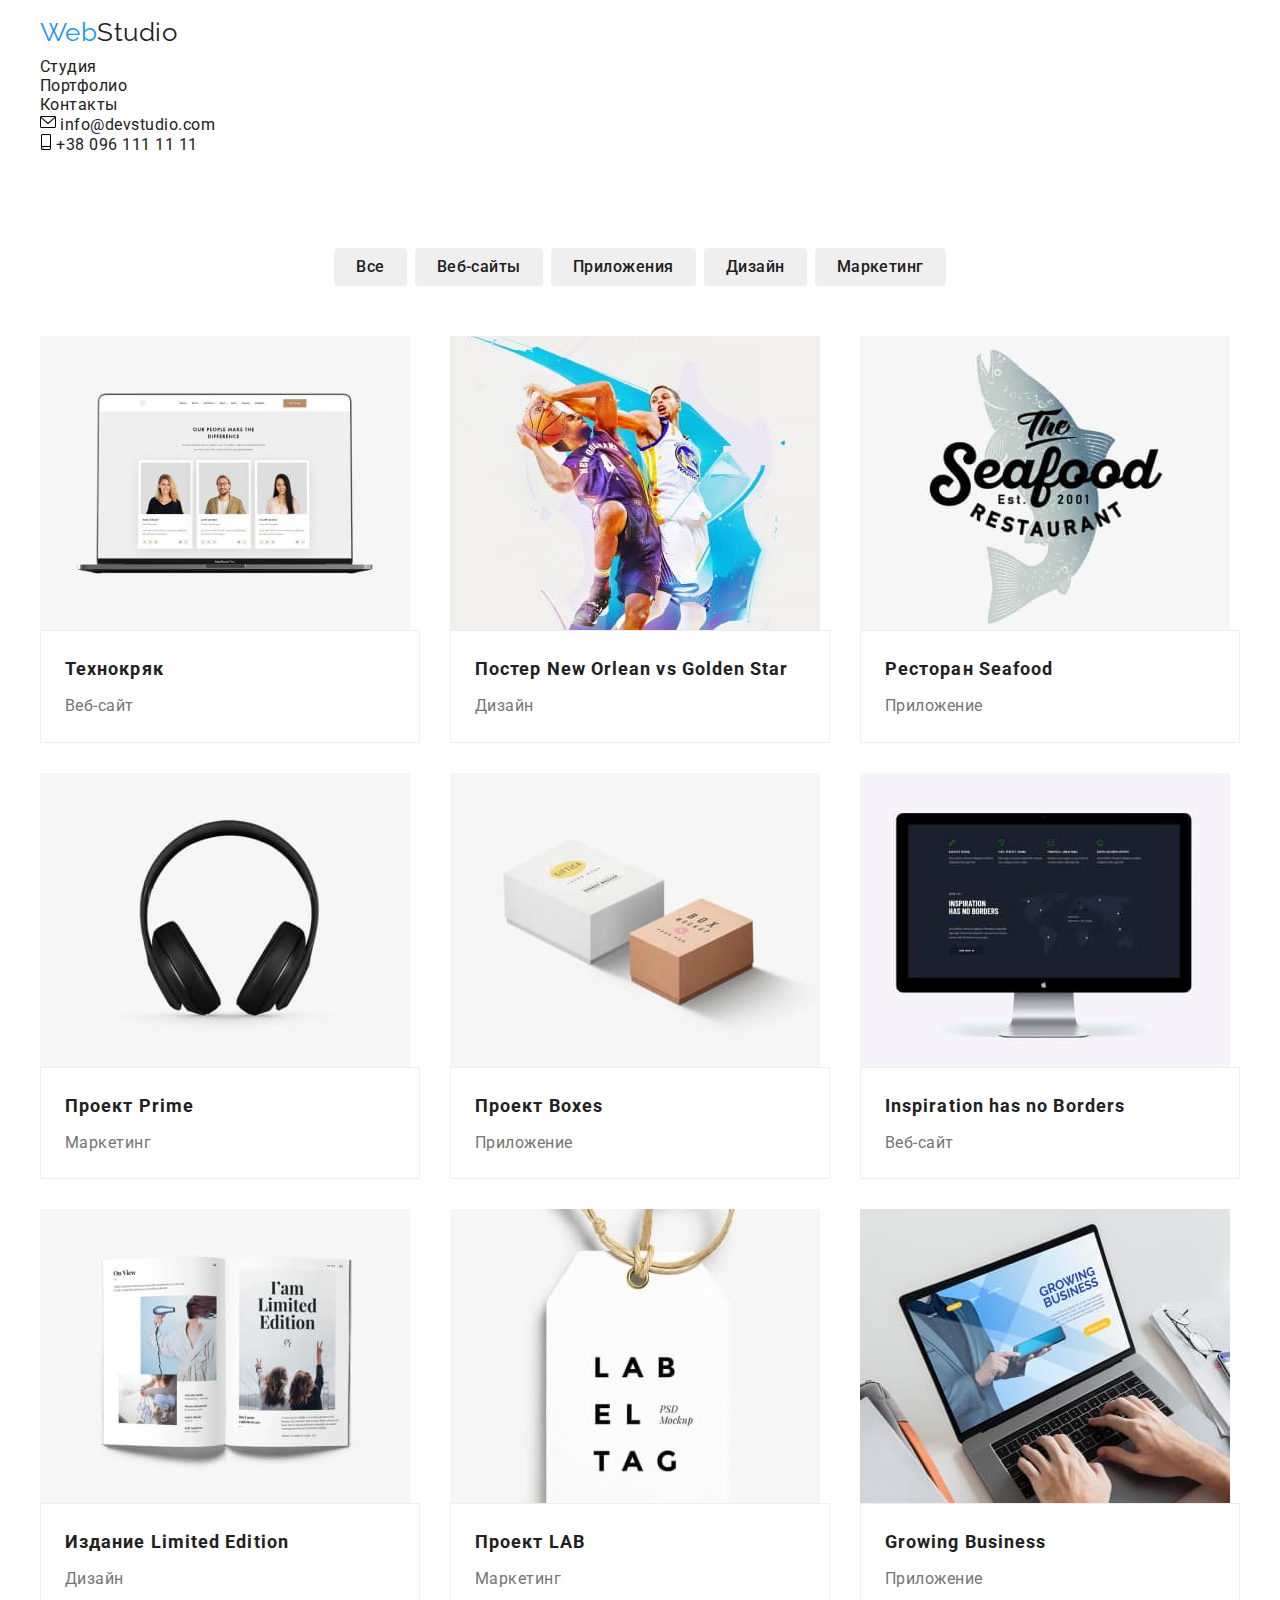
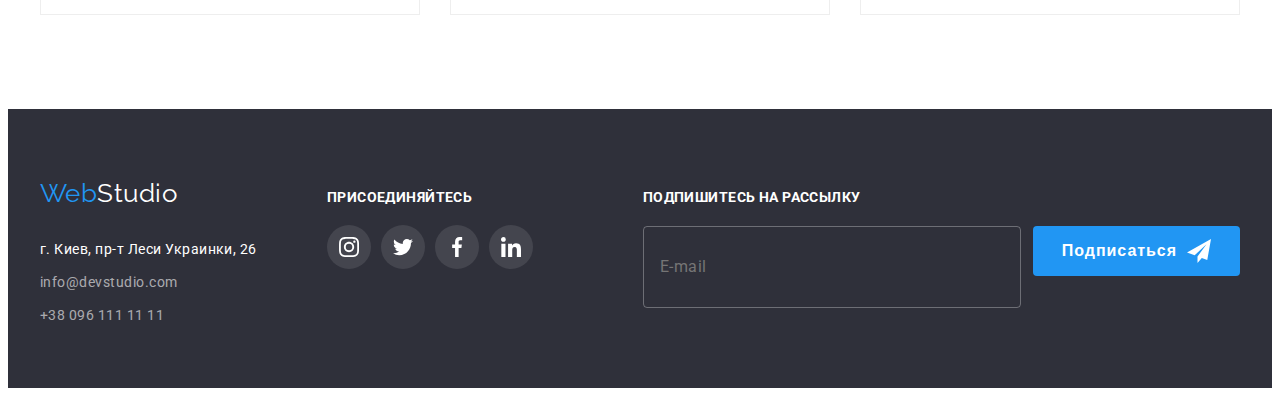
==== commit 97fe4a34: "Моб. версия портфолио ч.2" ====
--- a/portfolio.html
+++ b/portfolio.html
@@ -89,12 +89,30 @@
             <li class="portfolio-item">
               <a class="portfolio-link list link" href="">
                 <div class="portfolio-thumb">
-                  <img
-                    src="./images/texno.jpg"
-                    alt="разработка веб-сайта"
-                    width="370"
-                    height="294"
-                  />
+                  <picture>
+                    <source
+                      srcset="
+                        ./images/portfolio/pic1-1x-desk.jpg 1x,
+                        ./images/portfolio/pic1-2x-desk.jpg 2x
+                      "
+                      media="(min-width: 1200px)"
+                    />
+                    <source
+                      srcset="
+                        ./images/portfolio/pic1-1x-tab.jpg 1x,
+                        ./images/portfolio/pic1-2x-tab.jpg 2x
+                      "
+                      media="(min-width: 768px)"
+                    />
+                    <source
+                      srcset="
+                        ./images/portfolio/pic1-1x-mob.jpg 1x,
+                        ./images/portfolio/pic1-2x-mob.jpg 2x
+                      "
+                      media="(min-width: 320px)"
+                    />
+                    <img src="./images/texno.jpg" alt="разработка веб-сайта" />
+                  </picture>
                   <p class="image-text-overlay">
                     Ресурс предлагает комплексные предложения с разным уровнем функционала и
                     сервисов. Все это позволит посетителю получить исчерпывающие сведения о компании
@@ -110,12 +128,30 @@
             <li class="portfolio-item">
               <a class="portfolio-link list link" href="">
                 <div class="portfolio-thumb">
-                  <img
-                    src="./images/neworlean.jpg"
-                    alt="разработка дизайна постера"
-                    width="370"
-                    height="294"
-                  />
+                  <picture>
+                    <source
+                      srcset="
+                        ./images/portfolio/pic2-1x-desk.jpg 1x,
+                        ./images/portfolio/pic2-2x-desk.jpg 2x
+                      "
+                      media="(min-width: 1200px)"
+                    />
+                    <source
+                      srcset="
+                        ./images/portfolio/pic2-1x-tab.jpg 1x,
+                        ./images/portfolio/pic2-2x-tab.jpg 2x
+                      "
+                      media="(min-width: 768px)"
+                    />
+                    <source
+                      srcset="
+                        ./images/portfolio/pic2-1x-mob.jpg 1x,
+                        ./images/portfolio/pic2-2x-mob.jpg 2x
+                      "
+                      media="(min-width: 320px)"
+                    />
+                    <img src="./images/neworlean.jpg" alt="разработка дизайна постера" />
+                  </picture>
                   <p class="image-text-overlay">
                     Ресурс предлагает комплексные предложения с разным уровнем функционала и
                     сервисов. Все это позволит посетителю получить исчерпывающие сведения о компании
@@ -131,12 +167,30 @@
             <li class="portfolio-item">
               <a class="portfolio-link list link" href="">
                 <div class="portfolio-thumb">
-                  <img
-                    src="./images/seafood.jpg"
-                    alt="разработка приложения для ресторана"
-                    width="370"
-                    height="294"
-                  />
+                  <picture>
+                    <source
+                      srcset="
+                        ./images/portfolio/pic3-1x-desk.jpg 1x,
+                        ./images/portfolio/pic3-2x-desk.jpg 2x
+                      "
+                      media="(min-width: 1200px)"
+                    />
+                    <source
+                      srcset="
+                        ./images/portfolio/pic3-1x-tab.jpg 1x,
+                        ./images/portfolio/pic3-2x-tab.jpg 2x
+                      "
+                      media="(min-width: 768px)"
+                    />
+                    <source
+                      srcset="
+                        ./images/portfolio/pic3-1x-mob.jpg 1x,
+                        ./images/portfolio/pic3-2x-mob.jpg 2x
+                      "
+                      media="(min-width: 320px)"
+                    />
+                    <img src="./images/seafood.jpg" alt="разработка приложения для ресторана" />
+                  </picture>
                   <p class="image-text-overlay">
                     Ресурс предлагает комплексные предложения с разным уровнем функционала и
                     сервисов. Все это позволит посетителю получить исчерпывающие сведения о компании
@@ -152,7 +206,30 @@
             <li class="portfolio-item">
               <a class="portfolio-link list link" href="">
                 <div class="portfolio-thumb">
-                  <img src="./images/prime.jpg" alt="реклама наушников" width="370" height="294" />
+                  <picture>
+                    <source
+                      srcset="
+                        ./images/portfolio/pic4-1x-desk.jpg 1x,
+                        ./images/portfolio/pic4-2x-desk.jpg 2x
+                      "
+                      media="(min-width: 1200px)"
+                    />
+                    <source
+                      srcset="
+                        ./images/portfolio/pic4-1x-tab.jpg 1x,
+                        ./images/portfolio/pic4-2x-tab.jpg 2x
+                      "
+                      media="(min-width: 768px)"
+                    />
+                    <source
+                      srcset="
+                        ./images/portfolio/pic4-1x-mob.jpg 1x,
+                        ./images/portfolio/pic4-2x-mob.jpg 2x
+                      "
+                      media="(min-width: 320px)"
+                    />
+                    <img src="./images/prime.jpg" alt="реклама наушников" />
+                  </picture>
                   <p class="image-text-overlay">
                     Ресурс предлагает комплексные предложения с разным уровнем функционала и
                     сервисов. Все это позволит посетителю получить исчерпывающие сведения о компании
@@ -168,12 +245,30 @@
             <li class="portfolio-item">
               <a class="portfolio-link list link" href="">
                 <div class="portfolio-thumb">
-                  <img
-                    src="./images/boxes.jpg"
-                    alt="разработка приложений"
-                    width="370"
-                    height="294"
-                  />
+                  <picture>
+                    <source
+                      srcset="
+                        ./images/portfolio/pic5-1x-desk.jpg 1x,
+                        ./images/portfolio/pic5-2x-desk.jpg 2x
+                      "
+                      media="(min-width: 1200px)"
+                    />
+                    <source
+                      srcset="
+                        ./images/portfolio/pic5-1x-tab.jpg 1x,
+                        ./images/portfolio/pic5-2x-tab.jpg 2x
+                      "
+                      media="(min-width: 768px)"
+                    />
+                    <source
+                      srcset="
+                        ./images/portfolio/pic5-1x-mob.jpg 1x,
+                        ./images/portfolio/pic5-2x-mob.jpg 2x
+                      "
+                      media="(min-width: 320px)"
+                    />
+                    <img src="./images/boxes.jpg" alt="разработка приложений" />
+                  </picture>
                   <p class="image-text-overlay">
                     Ресурс предлагает комплексные предложения с разным уровнем функционала и
                     сервисов. Все это позволит посетителю получить исчерпывающие сведения о компании
@@ -189,12 +284,30 @@
             <li class="portfolio-item">
               <a class="portfolio-link list link" href="">
                 <div class="portfolio-thumb">
-                  <img
-                    src="./images/inspiration.jpg"
-                    alt="разработка веб-сайта"
-                    width="370"
-                    height="294"
-                  />
+                  <picture>
+                    <source
+                      srcset="
+                        ./images/portfolio/pic6-1x-desk.jpg 1x,
+                        ./images/portfolio/pic6-2x-desk.jpg 2x
+                      "
+                      media="(min-width: 1200px)"
+                    />
+                    <source
+                      srcset="
+                        ./images/portfolio/pic6-1x-tab.jpg 1x,
+                        ./images/portfolio/pic6-2x-tab.jpg 2x
+                      "
+                      media="(min-width: 768px)"
+                    />
+                    <source
+                      srcset="
+                        ./images/portfolio/pic6-1x-mob.jpg 1x,
+                        ./images/portfolio/pic6-2x-mob.jpg 2x
+                      "
+                      media="(min-width: 320px)"
+                    />
+                    <img src="./images/inspiration.jpg" alt="разработка веб-сайта" />
+                  </picture>
                   <p class="image-text-overlay">
                     Ресурс предлагает комплексные предложения с разным уровнем функционала и
                     сервисов. Все это позволит посетителю получить исчерпывающие сведения о компании
@@ -210,12 +323,30 @@
             <li class="portfolio-item">
               <a class="portfolio-link list link" href="">
                 <div class="portfolio-thumb">
-                  <img
-                    src="./images/limited.jpg"
-                    alt="дизайн для издательства"
-                    width="370"
-                    height="294"
-                  />
+                  <picture>
+                    <source
+                      srcset="
+                        ./images/portfolio/pic7-1x-desk.jpg 1x,
+                        ./images/portfolio/pic7-2x-desk.jpg 2x
+                      "
+                      media="(min-width: 1200px)"
+                    />
+                    <source
+                      srcset="
+                        ./images/portfolio/pic7-1x-tab.jpg 1x,
+                        ./images/portfolio/pic7-2x-tab.jpg 2x
+                      "
+                      media="(min-width: 768px)"
+                    />
+                    <source
+                      srcset="
+                        ./images/portfolio/pic7-1x-mob.jpg 1x,
+                        ./images/portfolio/pic7-2x-mob.jpg 2x
+                      "
+                      media="(min-width: 320px)"
+                    />
+                    <img src="./images/limited.jpg" alt="дизайн для издательства" />
+                  </picture>
                   <p class="image-text-overlay">
                     Ресурс предлагает комплексные предложения с разным уровнем функционала и
                     сервисов. Все это позволит посетителю получить исчерпывающие сведения о компании
@@ -231,7 +362,30 @@
             <li class="portfolio-item">
               <a class="portfolio-link list link" href="">
                 <div class="portfolio-thumb">
-                  <img src="./images/lab.jpg" alt="маркетинг и реклама" width="370" height="294" />
+                  <picture>
+                    <source
+                      srcset="
+                        ./images/portfolio/pic8-1x-desk.jpg 1x,
+                        ./images/portfolio/pic8-2x-desk.jpg 2x
+                      "
+                      media="(min-width: 1200px)"
+                    />
+                    <source
+                      srcset="
+                        ./images/portfolio/pic8-1x-tab.jpg 1x,
+                        ./images/portfolio/pic8-2x-tab.jpg 2x
+                      "
+                      media="(min-width: 768px)"
+                    />
+                    <source
+                      srcset="
+                        ./images/portfolio/pic8-1x-mob.jpg 1x,
+                        ./images/portfolio/pic8-2x-mob.jpg 2x
+                      "
+                      media="(min-width: 320px)"
+                    />
+                    <img src="./images/lab.jpg" alt="маркетинг и реклама" />
+                  </picture>
                   <p class="image-text-overlay">
                     Ресурс предлагает комплексные предложения с разным уровнем функционала и
                     сервисов. Все это позволит посетителю получить исчерпывающие сведения о компании
@@ -247,12 +401,30 @@
             <li class="portfolio-item">
               <a class="portfolio-link list link" href="">
                 <div class="portfolio-thumb">
-                  <img
-                    src="./images/growingbusiness.jpg"
-                    alt="разработка приложения"
-                    width="370"
-                    height="294"
-                  />
+                  <picture>
+                    <source
+                      srcset="
+                        ./images/portfolio/pic9-1x-desk.jpg 1x,
+                        ./images/portfolio/pic9-2x-desk.jpg 2x
+                      "
+                      media="(min-width: 1200px)"
+                    />
+                    <source
+                      srcset="
+                        ./images/portfolio/pic9-1x-tab.jpg 1x,
+                        ./images/portfolio/pic9-2x-tab.jpg 2x
+                      "
+                      media="(min-width: 768px)"
+                    />
+                    <source
+                      srcset="
+                        ./images/portfolio/pic9-1x-mob.jpg 1x,
+                        ./images/portfolio/pic9-2x-mob.jpg 2x
+                      "
+                      media="(min-width: 320px)"
+                    />
+                    <img src="./images/growingbusiness.jpg" alt="разработка приложения" />
+                  </picture>
                   <p class="image-text-overlay">
                     Ресурс предлагает комплексные предложения с разным уровнем функционала и
                     сервисов. Все это позволит посетителю получить исчерпывающие сведения о компании
--- a/css/main.min.css
+++ b/css/main.min.css
@@ -1,2 +1,2 @@
-:root{--primary-text-color: #757575;--title-text-color: #212121;--accent-color: #2196f3;--body-color: #ffffff;--color-footer: #2f303a;--transition-timing-function: cubic-bezier(0.4, 0, 0.2, 1);--transition-duration: 250ms;--header-line: #ececec}.visually-hidden{position:absolute;width:1px;height:1px;margin:-1px;border:0;padding:0;white-space:nowrap;-webkit-clip-path:inset(100%);clip-path:inset(100%);clip:rect(0 0 0 0);overflow:hidden}body{font-family:'Roboto', sans-serif;background-color:var(--body-color);color:var(--title-text-color);letter-spacing:0.03em}h1,h2,h3,h4,h5,h6,p{margin:0}.list{list-style:none;padding:0;margin:0}.link{text-decoration:none;color:inherit;text-decoration:none}img{display:block;max-width:100%;height:auto}.container{width:100%;padding-left:15px;padding-right:15px;margin-left:auto;margin-right:auto}@media screen and (min-width: 480px){.container{width:480px}}@media screen and (min-width: 768px){.container{width:768px}}@media screen and (min-width: 1200px){.container{width:1200px}}.logo{font-family:'Raleway', sans-serif;font-size:24px;line-height:1.7;color:inherit}@media screen and (min-width: 1199px){.logo{font-size:26px;line-height:1.9}}.logo-header{margin-right:93px}.logo-web{color:var(--accent-color)}.logo-footer{color:var(--body-color)}.model-btn{display:-webkit-box;display:-ms-flexbox;display:flex;-webkit-box-align:center;-ms-flex-align:center;align-items:center;-webkit-box-pack:center;-ms-flex-pack:center;justify-content:center;position:absolute;top:8px;right:8px;width:30px;height:30px;cursor:pointer;background:#ffffff;border:1px solid rgba(0,0,0,0.1);border-radius:50%;-webkit-transition:fill var(--transition-duration) var(--transition-timing-function);transition:fill var(--transition-duration) var(--transition-timing-function)}.model-btn:hover,.model-btn:focus{fill:var(--accent-color)}.submit-btn{display:-webkit-box;display:-ms-flexbox;display:flex;margin-left:auto;margin-right:auto;margin-top:30px;-webkit-box-pack:center;-ms-flex-pack:center;justify-content:center;-webkit-box-align:center;-ms-flex-align:center;align-items:center;text-align:center;padding:10px 16px;min-width:200px;background-color:var(--accent-color);color:var(--body-color);font-weight:700;font-size:16px;line-height:1.87;letter-spacing:0.06em;cursor:pointer;border-width:0;border-radius:4px;-webkit-box-shadow:0px,4px,4px,rgba(0,0,0,0.15);box-shadow:0px,4px,4px,rgba(0,0,0,0.15);-webkit-transition:background-color var(--transition-timing) var(--transition-function);transition:background-color var(--transition-timing) var(--transition-function)}.hero-button{margin-left:auto;margin-right:auto;border:0;background-color:var(--accent-color);font-family:'Roboto';font-weight:700;font-size:16px;line-height:1.88;-webkit-box-align:center;-ms-flex-align:center;align-items:center;text-align:center;letter-spacing:0.06em;cursor:pointer;color:var(--body-color);-webkit-box-shadow:0px,4px,4px,rgba(0,0,0,0.15);box-shadow:0px,4px,4px,rgba(0,0,0,0.15);border-radius:4px;padding:10px 32px;-webkit-transition-property:background-color;transition-property:background-color;-webkit-transition-duration:250ms;transition-duration:250ms;-webkit-transition-timing-function:cubic-bezier(0.4, 0, 0.2, 1);transition-timing-function:cubic-bezier(0.4, 0, 0.2, 1)}.hero-button:hover,.hero-button:focus{background-color:#188ce8}.footer-button{border:none;-webkit-box-shadow:0px 4px 4pxrgba 0,0,0,0.15;box-shadow:0px 4px 4pxrgba 0,0,0,0.15;border-radius:4px;font-weight:700;font-size:16px;line-height:1.88;letter-spacing:0.06em;background-color:var(--accent-color);color:var(--body-color);cursor:pointer;-webkit-transition:background-color var(--transition-duration) var(--transition-timing-function);transition:background-color var(--transition-duration) var(--transition-timing-function);min-width:200px;padding:10px 29px;height:50px;display:-webkit-box;display:-ms-flexbox;display:flex;margin-right:auto;margin-left:auto}@media screen and (min-width: 1200px){.footer-button{-ms-flex-wrap:wrap;flex-wrap:wrap;margin-left:12px}}.footer-button:hover,.footer-button:focus{background-color:#188ce8}.command-contact__title{font-weight:500;font-size:16px;line-height:1.19;margin-bottom:10px}.command-contact__icons{fill:#afb1b8;-webkit-transition:fill var(--transition-duration) var(--transition-timing-function);transition:fill var(--transition-duration) var(--transition-timing-function)}.command-contact__list{display:-webkit-box;display:-ms-flexbox;display:flex;-webkit-box-pack:center;-ms-flex-pack:center;justify-content:center;-webkit-box-align:center;-ms-flex-align:center;align-items:center}.command-contact__link{display:-webkit-box;display:-ms-flexbox;display:flex;-webkit-box-align:center;-ms-flex-align:center;align-items:center;-webkit-box-pack:center;-ms-flex-pack:center;justify-content:center;width:44px;height:44px;background-color:var(--body-color);border-radius:50%;-webkit-transition:background-color var(--transition-duration) var(--transition-timing-function);transition:background-color var(--transition-duration) var(--transition-timing-function)}.command-contact__link:hover,.command-contact__link:focus{background-color:var(--accent-color)}.command-contact__link:hover .command-contact__icons,.command-contact__link:focus .command-contact__icons{fill:var(--body-color)}.command-contact__item:not(:last-child){margin-right:10px}textarea{resize:none}.form-title{display:block;font-weight:700;font-size:20px;line-height:1.5;text-align:center;letter-spacing:0.03em;margin-bottom:12px}@media screen and (min-width: 1200px){.form-title{line-height:1.15}}.modal-form{margin-left:auto;margin-right:auto;width:100%}.form-group{display:block;margin-bottom:10px}.form-textarea{display:block;margin-bottom:20px}.form-label{display:block;font-weight:400;font-size:12px;line-height:1.16;letter-spacing:0.01em;color:var(--primary-text-color)}.form-input{width:100%;padding:14px 14px 14px 42px;border:1px solid rgba(33,33,33,0.2);border-radius:4px;outline:transparent;-webkit-transition:border-color var(--transition-duration) var(--transition-timing-function);transition:border-color var(--transition-duration) var(--transition-timing-function);-webkit-transition:fill var(--transition-duration) var(--transition-timing-function);transition:fill var(--transition-duration) var(--transition-timing-function)}.form-input:hover,.form-input:focus,.form-input:active{border-color:var(--accent-color)}.form-input:hover+.form-icon,.form-input:focus+.form-icon,.form-input:active+.form-icon{fill:var(--accent-color)}.form-input-container{display:-webkit-box;display:-ms-flexbox;display:flex;-webkit-box-orient:vertical;-webkit-box-direction:normal;-ms-flex-direction:column;flex-direction:column;position:relative}.form-group{position:relative}.form-icon{position:absolute;bottom:14px;left:15px}.form-icon:hover,.form-icon:focus{fill:var(--accent-color)}.form-comments{display:-webkit-box;display:-ms-flexbox;display:flex;width:100%;height:120px;color:var(--caption-text-color);border:1px solid rgba(33,33,33,0.2);border-radius:4px;padding:12px 16px;outline:transparent}.form-comments:hover,.form-comments:active,.form-comments:focus{border-color:var(--accent-color)}.form-polisy-group{display:-webkit-box;display:-ms-flexbox;display:flex;font-weight:400;font-size:14px;line-height:1.71;letter-spacing:0.03em;-webkit-box-align:center;-ms-flex-align:center;align-items:center;-webkit-box-pack:center;-ms-flex-pack:center;justify-content:center;color:var(--second-text-color);cursor:pointer}.custom-checkbox{width:16px;height:15px;margin-right:8px;display:-webkit-box;display:-ms-flexbox;display:flex;-webkit-box-align:center;-ms-flex-align:center;align-items:center;-webkit-box-pack:center;-ms-flex-pack:center;justify-content:center;border-radius:2px;border:3px solid #000000;outline-offset:-2px;cursor:pointer}.custom-checkbox-icon{opacity:0;-webkit-transition:opacity var(--transition-timing) var(--transition-function),-webkit-transform var(--transition-timing) var(--transition-function);transition:opacity var(--transition-timing) var(--transition-function),-webkit-transform var(--transition-timing) var(--transition-function);transition:transform var(--transition-timing) var(--transition-function),opacity var(--transition-timing) var(--transition-function);transition:transform var(--transition-timing) var(--transition-function),opacity var(--transition-timing) var(--transition-function),-webkit-transform var(--transition-timing) var(--transition-function)}.checkbox:checked+.custom-checkbox-icon{opacity:1}.form-polisy-decs{font-weight:400;font-size:12px;line-height:1.17;letter-spacing:0.03em;color:var(--primary-text-color)}@media screen and (min-width: 1200px){.form-polisy-decs{font-size:14px;line-height:1.71}}.visually-hidden-checkbox{position:absolute;width:1px;height:1px;margin:-1px;border:0;padding:0;white-space:nowrap;-webkit-clip-path:inset(100%);clip-path:inset(100%);clip:rect(0 0 0 0);overflow:hidden}.checkbox:checked+.custom-checkbox{background-color:var(--accent-color);border-color:var(--accent-color)}.checkbox:checked+.custom-checkbox .custom-checkbox-icon{opacity:1}.custom-checkbox-icon{opacity:0;-webkit-transition:var(--transition-duration) var(--transition-timing-function);transition:var(--transition-duration) var(--transition-timing-function)}.checkbox-label-link{color:var(--accent-color)}.form-input-container:focus-within{fill:var(--accent-color);border-color:var(--accent-color)}.backdrop{position:fixed;top:0;left:0;width:100%;height:100%;opacity:1;background-color:rgba(0,0,0,0.2);-webkit-transition:opacity var(--transition-duration) var(--transition-timing-function);transition:opacity var(--transition-duration) var(--transition-timing-function)}.backdrop.is-hidden{opacity:0;pointer-events:none}.backdrop.is-hidden .model-wrapper{-webkit-transform:translate(-50%, -50%) scale(0.9);transform:translate(-50%, -50%) scale(0.9)}.model-wrapper{position:absolute;top:50%;left:50%;padding:40px;background-color:var(--body-color);-webkit-box-shadow:0px,1px,3px,rgba(0,0,0,0.12),0px,1px,1px,rgba(0,0,0,0.14),0px,2px,1px,rgba(0,0,0,0.2);box-shadow:0px,1px,3px,rgba(0,0,0,0.12),0px,1px,1px,rgba(0,0,0,0.14),0px,2px,1px,rgba(0,0,0,0.2);border-radius:4px;-webkit-transform:translate(-50%, -50%) scale(1);transform:translate(-50%, -50%) scale(1);-webkit-transition:-webkit-transform var(--transition-timing) var(--transition-function);transition:-webkit-transform var(--transition-timing) var(--transition-function);transition:transform var(--transition-timing) var(--transition-function);transition:transform var(--transition-timing) var(--transition-function), -webkit-transform var(--transition-timing) var(--transition-function)}@media screen and (max-width: 1199px){.model-wrapper{max-width:450px;max-height:609px}}@media screen and (min-width: 1200px){.model-wrapper{min-height:581px;min-width:528px}}.hero{text-align:center;padding-top:118px;padding-bottom:118px;height:400px;margin-left:auto;margin-right:auto;background-color:var(--color-footer);background-image:-webkit-gradient(linear, left top, right top, from(rgba(47,48,58,0.4)), to(rgba(47,48,58,0.4))),url("../images/header-img-mob1x.jpg");background-image:linear-gradient(to right, rgba(47,48,58,0.4), rgba(47,48,58,0.4)),url("../images/header-img-mob1x.jpg");background-size:cover;background-position:center;background-repeat:no-repeat;margin-left:auto;margin-right:auto}@media screen and (min-width: 1200px){.hero{text-align:center;padding-top:200px;padding-bottom:200px;max-width:1600px;height:600px;background-image:-webkit-gradient(linear, left top, right top, from(rgba(47,48,58,0.4)), to(rgba(47,48,58,0.4))),url("../images/hero.jpg");background-image:linear-gradient(to right, rgba(47,48,58,0.4), rgba(47,48,58,0.4)),url("../images/hero.jpg")}}@media screen and (min-width: 768px){.hero{min-width:768px;background-image:-webkit-gradient(linear, left top, right top, from(rgba(47,48,58,0.4)), to(rgba(47,48,58,0.4))),url("../images/header-img-tab1x.jpg");background-image:linear-gradient(to right, rgba(47,48,58,0.4), rgba(47,48,58,0.4)),url("../images/header-img-tab1x.jpg")}}.hero__tittle{font-family:'Roboto';color:var(--body-color);font-weight:900;font-size:26px;line-height:1.62;text-transform:uppercase;letter-spacing:0.06em;margin-bottom:30px}@media screen and (min-width: 1200px){.hero__tittle{font-size:44px;line-height:1.36;text-transform:uppercase;letter-spacing:0.06em}}.about__item{position:relative}.about__text{position:absolute;left:0;bottom:0;display:-webkit-box;display:-ms-flexbox;display:flex;-webkit-box-pack:center;-ms-flex-pack:center;justify-content:center;-webkit-box-align:center;-ms-flex-align:center;align-items:center;width:100%;height:70px;background-color:rgba(47,48,58,0.8);color:var(--body-color);font-weight:700;text-transform:uppercase;letter-spacing:0.03em;font-size:14px;line-height:1.14}.about{padding-bottom:94px}@media screen and (max-width: 1199px){.about{display:none}}.about__title{font-size:36px;line-height:1.17;text-align:center;margin-bottom:50px}.about__list{display:-webkit-box;display:-ms-flexbox;display:flex}.about__list li{margin-right:30px}.about__list li:nth-child(3n){margin-right:0}.customers{padding-bottom:60px;padding-top:60px}@media screen and (min-width: 1200px){.customers{padding-bottom:94px;padding-top:94px}}.customers-title{font-weight:700;text-align:center;letter-spacing:0.03em;color:var(--title-text-color);font-size:28px;line-height:1.18;margin-bottom:30px}@media screen and (min-width: 1200px){.customers-title{font-size:36px;line-height:1.67;margin-bottom:50px}}.customers-list{display:-webkit-box;display:-ms-flexbox;display:flex;-ms-flex-wrap:wrap;flex-wrap:wrap;margin:-15px}@media screen and (min-width: 768px){.customers-list{display:-webkit-box;display:-ms-flexbox;display:flex;-ms-flex-wrap:wrap;flex-wrap:wrap;margin:-15px}}.customers-link{display:-webkit-box;display:-ms-flexbox;display:flex;-webkit-box-align:center;-ms-flex-align:center;align-items:center;-webkit-box-pack:center;-ms-flex-pack:center;justify-content:center;height:92px;border:1px solid #afb1b8;border-radius:4px;-webkit-transition:color var(--transition-duration) var(--transition-timing-function),border-color var(--transition-duration) var(--transition-timing-function);transition:color var(--transition-duration) var(--transition-timing-function),border-color var(--transition-duration) var(--transition-timing-function)}.customers-link:hover,.customers-link:focus{border-color:var(--accent-color)}.customers-item{width:210px;-ms-flex-preferred-size:calc((100% - 4 * 15px) / 2);flex-basis:calc((100% - 4 * 15px) / 2);margin:15px}@media screen and (max-width: 1199px){.customers-item:not(:last-child) :not(:last-child){margin-bottom:15px}}@media screen and (min-width: 768px){.customers-item{width:226px;-ms-flex-preferred-size:calc((100% - 6 * 15px) / 3);flex-basis:calc((100% - 6 * 15px) / 3);margin:15px}}@media screen and (min-width: 1200px){.customers-item{width:170px;-ms-flex-preferred-size:calc((100% - 12 * 15px) / 6);flex-basis:calc((100% - 12 * 15px) / 6);margin:15px}}.customers-icons{fill:#afb1b8;-webkit-transition:fill var(--transition-duration) var(--transition-timing-function);transition:fill var(--transition-duration) var(--transition-timing-function)}.customers-link:hover .customers-icons,.customers-link:focus .customers-icons{fill:var(--accent-color)}.section-privilege p,.team p{color:var(--primary-text-color)}.section-privilege{padding-top:60px;padding-bottom:60px}@media screen and (min-width: 1200px){.section-privilege{padding-top:94px;padding-bottom:94px}}.section-privilege__tittle{font-size:14px;line-height:1.14;margin-bottom:10px;margin-top:30px;text-align:center}@media screen and (min-width: 768px){.section-privilege__tittle{text-align:left}}.section-privilege p{font-size:14px;line-height:1.71;text-align:center}@media screen and (min-width: 768px){.section-privilege p{text-align:left}}.section-privilege__div{height:120px;background-color:#f5f4fa;display:-webkit-box;display:-ms-flexbox;display:flex;-webkit-box-pack:center;-ms-flex-pack:center;justify-content:center;-webkit-box-align:center;-ms-flex-align:center;align-items:center}.section-privilege__icon{background-repeat:no-repeat;background-position:center;border-radius:4px}@media screen and (min-width: 768px){.section-privilege__list{display:-webkit-box;display:-ms-flexbox;display:flex;-ms-flex-wrap:wrap;flex-wrap:wrap;margin:-15px}}@media screen and (min-width: 1200px){.section-privilege__list{display:-webkit-box;display:-ms-flexbox;display:flex}}@media screen and (max-width: 1199px){.benefits__item:not(:last-child){margin-bottom:30px}}@media screen and (min-width: 768px){.benefits__item{width:calc((100% - 4 * 15px) / 2);margin:15px}}@media screen and (min-width: 1200px){.benefits__item{width:calc((100% - 8 * 15px) / 4);margin:15px}}.container__title{margin-bottom:30px}@media screen and (min-width: 1200px){.container__title{margin-bottom:50px}}.team{background:#f5f4fa;padding-bottom:60px;padding-top:60px}@media screen and (min-width: 1200px){.team{padding-top:94px;padding-bottom:94px}}@media screen and (min-width: 768px){.team-list{display:-webkit-box;display:-ms-flexbox;display:flex;-ms-flex-wrap:wrap;flex-wrap:wrap}}.team-list__li{background-color:var(--body-color);-webkit-box-shadow:0px 1px 3px rgba(0,0,0,0.12),0px 1px 1px rgba(0,0,0,0.14),0px 2px 1px rgba(0,0,0,0.2);box-shadow:0px 1px 3px rgba(0,0,0,0.12),0px 1px 1px rgba(0,0,0,0.14),0px 2px 1px rgba(0,0,0,0.2);border-radius:0 0 4px 4px;width:100%}@media screen and (max-width: 767px){.team-list__li:not(:last-child){margin-bottom:30px}}@media screen and (min-width: 480px){.team-list__li{width:450px}}@media screen and (min-width: 768px){.team-list__li{width:354px}}@media screen and (min-width: 1200px){.team-list__li{width:270px}.team-list__li:not(:last-child){margin-right:30px}}@media screen and (min-width: 768px) and (max-width: 1199px){.team-list__li:nth-child(2n+1){margin-right:30px}.team-list__li:nth-child(-n+2){margin-bottom:30px}}.container__title{font-size:28px;line-height:1.17;text-align:center}@media screen and (min-width: 1200px){.container__title{font-size:36px;line-height:1.7;text-align:center}}.command-contact{padding-top:30px;padding-bottom:30px;text-align:center}.command-contact__text{margin-bottom:16px;line-height:1.19}@media screen and (min-width: 1200px){.team-list{-ms-flex-wrap:wrap;flex-wrap:wrap;display:-webkit-box;display:-ms-flexbox;display:flex;margin:-15px}}.portfolio{padding-top:64px;padding-bottom:64px}@media screen and (min-width: 1200px){.portfolio{padding-top:94px;padding-bottom:94px}}.portfolio-buttons{color:var(--title-text-color);cursor:pointer;font-family:'Roboto';font-weight:500;font-size:16px;line-height:1.63;letter-spacing:0.03em;border:0;border-radius:4px;padding:6px 22px;-webkit-transition:background-color var(--transition-duration) var(--transition-timing-function),color var(--transition-duration) var(--transition-timing-function),-webkit-box-shadow var(--transition-duration) var(--transition-timing-function);transition:background-color var(--transition-duration) var(--transition-timing-function),color var(--transition-duration) var(--transition-timing-function),-webkit-box-shadow var(--transition-duration) var(--transition-timing-function);transition:box-shadow var(--transition-duration) var(--transition-timing-function),background-color var(--transition-duration) var(--transition-timing-function),color var(--transition-duration) var(--transition-timing-function);transition:box-shadow var(--transition-duration) var(--transition-timing-function),background-color var(--transition-duration) var(--transition-timing-function),color var(--transition-duration) var(--transition-timing-function),-webkit-box-shadow var(--transition-duration) var(--transition-timing-function)}.portfolio-buttons:hover,.portfolio-buttons:focus{background:var(--accent-color);color:var(--body-color);-webkit-box-shadow:0px 3px 1px rgba(0,0,0,0.1),0px 1px 2px rgba(0,0,0,0.08),0px 2px 2px rgba(0,0,0,0.12);box-shadow:0px 3px 1px rgba(0,0,0,0.1),0px 1px 2px rgba(0,0,0,0.08),0px 2px 2px rgba(0,0,0,0.12)}.portfolio-menu{margin-bottom:40px}@media screen and (min-width: 768px){.portfolio-menu{display:-webkit-box;display:-ms-flexbox;display:flex;-webkit-box-pack:center;-ms-flex-pack:center;justify-content:center;-ms-flex-wrap:wrap;flex-wrap:wrap;margin-bottom:30px}}@media screen and (min-width: 1200px){.portfolio-menu{display:-webkit-box;display:-ms-flexbox;display:flex;-ms-flex-wrap:wrap;flex-wrap:wrap;margin-bottom:50px}}.filter-list__item{margin-right:8px;margin-bottom:15px;-webkit-box-pack:center;-ms-flex-pack:center;justify-content:center;display:inline-block}@media screen and (min-width: 1200px){.filter-list__item{margin-bottom:0}}.filter-list__item:last-child{margin-right:0}.portfolio-list .list-about{color:var(--primary-text-color)}.portfolio-list{display:-webkit-box;display:-ms-flexbox;display:flex;-ms-flex-wrap:wrap;flex-wrap:wrap}@media screen and (min-width: 768px){.portfolio-list{display:-webkit-box;display:-ms-flexbox;display:flex;-ms-flex-wrap:wrap;flex-wrap:wrap;margin:-15px}}.footer{background-color:var(--color-footer);padding-top:60px;padding-bottom:60px}.footer .logo.link{display:block;margin-bottom:20px}@media screen and (max-width: 1199px){.footer .logo.link{-webkit-box-pack:center;-ms-flex-pack:center;justify-content:center;text-align:center}}@media screen and (min-width: 1200px){.container-footer-first{display:-webkit-box;display:-ms-flexbox;display:flex;-webkit-box-align:baseline;-ms-flex-align:baseline;align-items:baseline}}.footer-list .address{color:var(--body-color);-webkit-transition:color var(--transition-duration) var(--transition-timing-function);transition:color var(--transition-duration) var(--transition-timing-function)}.footer-list .nav{color:rgba(255,255,255,0.6)}.footer-list{font-size:14px;line-height:1.71}.footer:hover,.footer:focus,.footer-list .address:hover,.footer-list .address:focus,.footer-list .nav:hover,.footer-list .nav:focus{color:var(--accent-color)}address{font-style:normal;-webkit-transition:color var(--transition-duration) var(--transition-timing-function);transition:color var(--transition-duration) var(--transition-timing-function)}.footer-mailo{-webkit-box-pack:center;-ms-flex-pack:center;justify-content:center;text-align:center;margin-bottom:8px}@media screen and (min-width: 1200px){.footer-mailo{margin-bottom:9px;-webkit-box-pack:start;-ms-flex-pack:start;justify-content:flex-start;text-align:start}}@media screen and (max-width: 1199px){.footer-title-div{-ms-flex-pack:distribute;justify-content:space-around;text-align:center}}.footer-mailo .nav.link{-webkit-transition:color var(--transition-duration) var(--transition-timing-function);transition:color var(--transition-duration) var(--transition-timing-function)}.footer-address{-webkit-box-pack:center;-ms-flex-pack:center;justify-content:center;text-align:center;margin-bottom:8px}@media screen and (min-width: 1200px){.footer-address{margin-bottom:9px;-webkit-box-pack:start;-ms-flex-pack:start;justify-content:flex-start;text-align:start}}.footer-title{font-weight:700;line-height:16px;letter-spacing:0.03em;text-transform:uppercase;color:#ffffff;font-size:14px}.footer-title-div{display:block}.footer-socials-list{display:-webkit-box;display:-ms-flexbox;display:flex;-webkit-box-pack:center;-ms-flex-pack:center;justify-content:center;-webkit-box-align:center;-ms-flex-align:center;align-items:center}.footer-socials-link{display:-webkit-box;display:-ms-flexbox;display:flex;-webkit-box-align:center;-ms-flex-align:center;align-items:center;-webkit-box-pack:center;-ms-flex-pack:center;justify-content:center;width:44px;height:44px;background-color:rgba(255,255,255,0.1);border-radius:50%;-webkit-transition:background-color var(--transition-duration) var(--transition-timing-function);transition:background-color var(--transition-duration) var(--transition-timing-function)}.footer-socials-link:hover,.footer-socials-link:focus{background-color:var(--accent-color)}.footer-socials-icons{fill:var(--body-color)}.footer-title{margin-bottom:20px}.footer-socials-item:not(:last-child){margin-right:10px}.address-main{display:block;-webkit-box-align:center;-ms-flex-align:center;align-items:center;-webkit-box-align:baseline;-ms-flex-align:baseline;align-items:baseline;margin-bottom:60px}@media screen and (min-width: 768px){.address-main{display:-webkit-box;display:-ms-flexbox;display:flex;-ms-flex-pack:distribute;justify-content:space-around}}@media screen and (min-width: 1200px){.address-main{-ms-flex-wrap:wrap;flex-wrap:wrap;margin-bottom:0}}.footer-first{margin-bottom:60px}@media screen and (min-width: 768px){.footer-first{-webkit-box-pack:justify;-ms-flex-pack:justify;justify-content:space-between;margin-bottom:0}}@media screen and (min-width: 768px) and (min-width: 1200px){.footer-first{margin-right:70px}}.footer-subscribe-container{-webkit-box-orient:vertical;-webkit-box-direction:normal;-ms-flex-direction:column;flex-direction:column;-webkit-box-align:center;-ms-flex-align:center;align-items:center}@media screen and (min-width: 768px){.footer-subscribe-container{display:-webkit-box;display:-ms-flexbox;display:flex;-webkit-box-align:center;-ms-flex-align:center;align-items:center}}@media screen and (min-width: 1200px){.footer-subscribe-container{-webkit-box-orient:vertical;-webkit-box-direction:normal;-ms-flex-direction:column;flex-direction:column;-webkit-box-align:start;-ms-flex-align:start;align-items:flex-start;margin-left:auto}}.footer-subscribe-caption{margin-bottom:20px;color:var(--body-color);font-family:'Roboto';font-style:normal;font-weight:700;font-size:14px;line-height:1.14;letter-spacing:0.03em;text-transform:uppercase}@media screen and (max-width: 1199px){.footer-subscribe-caption{-webkit-box-pack:center;-ms-flex-pack:center;justify-content:center;text-align:center}}.hidden-caption{position:absolute;white-space:nowrap;width:1px;height:1px;overflow:hidden;border:0;padding:0;clip:rect(0 0 0 0);-webkit-clip-path:inset(50%);clip-path:inset(50%);margin:-1px}.subscribe-form{-webkit-box-pack:center;-ms-flex-pack:center;justify-content:center;text-align:center}@media screen and (max-width: 767px){.subscribe-form{display:-webkit-box;display:-ms-flexbox;display:flex;-webkit-box-orient:vertical;-webkit-box-direction:normal;-ms-flex-direction:column;flex-direction:column}}@media screen and (min-width: 1200px){.subscribe-form{display:-webkit-box;display:-ms-flexbox;display:flex}}.subscribe-form-email{outline:transparent;height:50px;padding-top:15px;padding-bottom:15px;padding-left:16px;border:1px solid rgba(255,255,255,0.3);border-radius:4px;font-family:'Roboto';font-style:normal;font-weight:400;font-size:16px;line-height:1.25;-webkit-box-align:center;-ms-flex-align:center;align-items:center;letter-spacing:0.03em;color:rgba(255,255,255,0.6);background-color:transparent;margin-bottom:20px;-webkit-box-pack:center;-ms-flex-pack:center;justify-content:center;align-items:center;-webkit-transition:border-color var(--transition-duration) var(--transition-timing-function);transition:border-color var(--transition-duration) var(--transition-timing-function)}@media screen and (min-width: 768px){.subscribe-form-email{width:450px}}@media screen and (min-width: 1200px){.subscribe-form-email{width:358px;margin-bottom:0}}.subscribe-form-email:hover,.subscribe-form-email:focus{border-color:var(--accent-color);outline:0}.footer-button-content{display:-webkit-box;display:-ms-flexbox;display:flex;-webkit-box-pack:center;-ms-flex-pack:center;justify-content:center;-webkit-box-align:center;-ms-flex-align:center;align-items:center}.footer-button-icon{margin-left:10px}
+:root{--primary-text-color: #757575;--title-text-color: #212121;--accent-color: #2196f3;--body-color: #ffffff;--color-footer: #2f303a;--transition-timing-function: cubic-bezier(0.4, 0, 0.2, 1);--transition-duration: 250ms;--header-line: #ececec}.visually-hidden{position:absolute;width:1px;height:1px;margin:-1px;border:0;padding:0;white-space:nowrap;-webkit-clip-path:inset(100%);clip-path:inset(100%);clip:rect(0 0 0 0);overflow:hidden}body{font-family:'Roboto', sans-serif;background-color:var(--body-color);color:var(--title-text-color);letter-spacing:0.03em}h1,h2,h3,h4,h5,h6,p{margin:0}.list{list-style:none;padding:0;margin:0}.link{text-decoration:none;color:inherit;text-decoration:none}img{display:block;max-width:100%;height:auto}.container{width:100%;padding-left:15px;padding-right:15px;margin-left:auto;margin-right:auto}@media screen and (min-width: 480px){.container{width:480px}}@media screen and (min-width: 768px){.container{width:768px}}@media screen and (min-width: 1200px){.container{width:1200px}}.logo{font-family:'Raleway', sans-serif;font-size:24px;line-height:1.7;color:inherit}@media screen and (min-width: 1199px){.logo{font-size:26px;line-height:1.9}}.logo-header{margin-right:93px}.logo-web{color:var(--accent-color)}.logo-footer{color:var(--body-color)}.model-btn{display:-webkit-box;display:-ms-flexbox;display:flex;-webkit-box-align:center;-ms-flex-align:center;align-items:center;-webkit-box-pack:center;-ms-flex-pack:center;justify-content:center;position:absolute;top:8px;right:8px;width:30px;height:30px;cursor:pointer;background:#ffffff;border:1px solid rgba(0,0,0,0.1);border-radius:50%;-webkit-transition:fill var(--transition-duration) var(--transition-timing-function);transition:fill var(--transition-duration) var(--transition-timing-function)}.model-btn:hover,.model-btn:focus{fill:var(--accent-color)}.submit-btn{display:-webkit-box;display:-ms-flexbox;display:flex;margin-left:auto;margin-right:auto;margin-top:30px;-webkit-box-pack:center;-ms-flex-pack:center;justify-content:center;-webkit-box-align:center;-ms-flex-align:center;align-items:center;text-align:center;padding:10px 16px;min-width:200px;background-color:var(--accent-color);color:var(--body-color);font-weight:700;font-size:16px;line-height:1.87;letter-spacing:0.06em;cursor:pointer;border-width:0;border-radius:4px;-webkit-box-shadow:0px,4px,4px,rgba(0,0,0,0.15);box-shadow:0px,4px,4px,rgba(0,0,0,0.15);-webkit-transition:background-color var(--transition-timing) var(--transition-function);transition:background-color var(--transition-timing) var(--transition-function)}.hero-button{margin-left:auto;margin-right:auto;border:0;background-color:var(--accent-color);font-family:'Roboto';font-weight:700;font-size:16px;line-height:1.88;-webkit-box-align:center;-ms-flex-align:center;align-items:center;text-align:center;letter-spacing:0.06em;cursor:pointer;color:var(--body-color);-webkit-box-shadow:0px,4px,4px,rgba(0,0,0,0.15);box-shadow:0px,4px,4px,rgba(0,0,0,0.15);border-radius:4px;padding:10px 32px;-webkit-transition-property:background-color;transition-property:background-color;-webkit-transition-duration:250ms;transition-duration:250ms;-webkit-transition-timing-function:cubic-bezier(0.4, 0, 0.2, 1);transition-timing-function:cubic-bezier(0.4, 0, 0.2, 1)}.hero-button:hover,.hero-button:focus{background-color:#188ce8}.footer-button{border:none;-webkit-box-shadow:0px 4px 4pxrgba 0,0,0,0.15;box-shadow:0px 4px 4pxrgba 0,0,0,0.15;border-radius:4px;font-weight:700;font-size:16px;line-height:1.88;letter-spacing:0.06em;background-color:var(--accent-color);color:var(--body-color);cursor:pointer;-webkit-transition:background-color var(--transition-duration) var(--transition-timing-function);transition:background-color var(--transition-duration) var(--transition-timing-function);min-width:200px;padding:10px 29px;height:50px;display:-webkit-box;display:-ms-flexbox;display:flex;margin-right:auto;margin-left:auto}@media screen and (min-width: 1200px){.footer-button{-ms-flex-wrap:wrap;flex-wrap:wrap;margin-left:12px}}.footer-button:hover,.footer-button:focus{background-color:#188ce8}.command-contact__title{font-weight:500;font-size:16px;line-height:1.19;margin-bottom:10px}.command-contact__icons{fill:#afb1b8;-webkit-transition:fill var(--transition-duration) var(--transition-timing-function);transition:fill var(--transition-duration) var(--transition-timing-function)}.command-contact__list{display:-webkit-box;display:-ms-flexbox;display:flex;-webkit-box-pack:center;-ms-flex-pack:center;justify-content:center;-webkit-box-align:center;-ms-flex-align:center;align-items:center}.command-contact__link{display:-webkit-box;display:-ms-flexbox;display:flex;-webkit-box-align:center;-ms-flex-align:center;align-items:center;-webkit-box-pack:center;-ms-flex-pack:center;justify-content:center;width:44px;height:44px;background-color:var(--body-color);border-radius:50%;-webkit-transition:background-color var(--transition-duration) var(--transition-timing-function);transition:background-color var(--transition-duration) var(--transition-timing-function)}.command-contact__link:hover,.command-contact__link:focus{background-color:var(--accent-color)}.command-contact__link:hover .command-contact__icons,.command-contact__link:focus .command-contact__icons{fill:var(--body-color)}.command-contact__item:not(:last-child){margin-right:10px}textarea{resize:none}.form-title{display:block;font-weight:700;font-size:20px;line-height:1.5;text-align:center;letter-spacing:0.03em;margin-bottom:12px}@media screen and (min-width: 1200px){.form-title{line-height:1.15}}.modal-form{margin-left:auto;margin-right:auto;width:100%}.form-group{display:block;margin-bottom:10px}.form-textarea{display:block;margin-bottom:20px}.form-label{display:block;font-weight:400;font-size:12px;line-height:1.16;letter-spacing:0.01em;color:var(--primary-text-color)}.form-input{width:100%;padding:14px 14px 14px 42px;border:1px solid rgba(33,33,33,0.2);border-radius:4px;outline:transparent;-webkit-transition:border-color var(--transition-duration) var(--transition-timing-function);transition:border-color var(--transition-duration) var(--transition-timing-function);-webkit-transition:fill var(--transition-duration) var(--transition-timing-function);transition:fill var(--transition-duration) var(--transition-timing-function)}.form-input:hover,.form-input:focus,.form-input:active{border-color:var(--accent-color)}.form-input:hover+.form-icon,.form-input:focus+.form-icon,.form-input:active+.form-icon{fill:var(--accent-color)}.form-input-container{display:-webkit-box;display:-ms-flexbox;display:flex;-webkit-box-orient:vertical;-webkit-box-direction:normal;-ms-flex-direction:column;flex-direction:column;position:relative}.form-group{position:relative}.form-icon{position:absolute;bottom:14px;left:15px}.form-icon:hover,.form-icon:focus{fill:var(--accent-color)}.form-comments{display:-webkit-box;display:-ms-flexbox;display:flex;width:100%;height:120px;color:var(--caption-text-color);border:1px solid rgba(33,33,33,0.2);border-radius:4px;padding:12px 16px;outline:transparent}.form-comments:hover,.form-comments:active,.form-comments:focus{border-color:var(--accent-color)}.form-polisy-group{display:-webkit-box;display:-ms-flexbox;display:flex;font-weight:400;font-size:14px;line-height:1.71;letter-spacing:0.03em;-webkit-box-align:center;-ms-flex-align:center;align-items:center;-webkit-box-pack:center;-ms-flex-pack:center;justify-content:center;color:var(--second-text-color);cursor:pointer}.custom-checkbox{width:16px;height:15px;margin-right:8px;display:-webkit-box;display:-ms-flexbox;display:flex;-webkit-box-align:center;-ms-flex-align:center;align-items:center;-webkit-box-pack:center;-ms-flex-pack:center;justify-content:center;border-radius:2px;border:3px solid #000000;outline-offset:-2px;cursor:pointer}.custom-checkbox-icon{opacity:0;-webkit-transition:opacity var(--transition-timing) var(--transition-function),-webkit-transform var(--transition-timing) var(--transition-function);transition:opacity var(--transition-timing) var(--transition-function),-webkit-transform var(--transition-timing) var(--transition-function);transition:transform var(--transition-timing) var(--transition-function),opacity var(--transition-timing) var(--transition-function);transition:transform var(--transition-timing) var(--transition-function),opacity var(--transition-timing) var(--transition-function),-webkit-transform var(--transition-timing) var(--transition-function)}.checkbox:checked+.custom-checkbox-icon{opacity:1}.form-polisy-decs{font-weight:400;font-size:12px;line-height:1.17;letter-spacing:0.03em;color:var(--primary-text-color)}@media screen and (min-width: 1200px){.form-polisy-decs{font-size:14px;line-height:1.71}}.visually-hidden-checkbox{position:absolute;width:1px;height:1px;margin:-1px;border:0;padding:0;white-space:nowrap;-webkit-clip-path:inset(100%);clip-path:inset(100%);clip:rect(0 0 0 0);overflow:hidden}.checkbox:checked+.custom-checkbox{background-color:var(--accent-color);border-color:var(--accent-color)}.checkbox:checked+.custom-checkbox .custom-checkbox-icon{opacity:1}.custom-checkbox-icon{opacity:0;-webkit-transition:var(--transition-duration) var(--transition-timing-function);transition:var(--transition-duration) var(--transition-timing-function)}.checkbox-label-link{color:var(--accent-color)}.form-input-container:focus-within{fill:var(--accent-color);border-color:var(--accent-color)}.backdrop{position:fixed;top:0;left:0;width:100%;height:100%;opacity:1;background-color:rgba(0,0,0,0.2);-webkit-transition:opacity var(--transition-duration) var(--transition-timing-function);transition:opacity var(--transition-duration) var(--transition-timing-function)}.backdrop.is-hidden{opacity:0;pointer-events:none}.backdrop.is-hidden .model-wrapper{-webkit-transform:translate(-50%, -50%) scale(0.9);transform:translate(-50%, -50%) scale(0.9)}.model-wrapper{position:absolute;top:50%;left:50%;padding:40px;background-color:var(--body-color);-webkit-box-shadow:0px,1px,3px,rgba(0,0,0,0.12),0px,1px,1px,rgba(0,0,0,0.14),0px,2px,1px,rgba(0,0,0,0.2);box-shadow:0px,1px,3px,rgba(0,0,0,0.12),0px,1px,1px,rgba(0,0,0,0.14),0px,2px,1px,rgba(0,0,0,0.2);border-radius:4px;-webkit-transform:translate(-50%, -50%) scale(1);transform:translate(-50%, -50%) scale(1);-webkit-transition:-webkit-transform var(--transition-timing) var(--transition-function);transition:-webkit-transform var(--transition-timing) var(--transition-function);transition:transform var(--transition-timing) var(--transition-function);transition:transform var(--transition-timing) var(--transition-function), -webkit-transform var(--transition-timing) var(--transition-function)}@media screen and (max-width: 1199px){.model-wrapper{max-width:450px;max-height:609px}}@media screen and (min-width: 1200px){.model-wrapper{min-height:581px;min-width:528px}}.hero{text-align:center;padding-top:118px;padding-bottom:118px;height:400px;margin-left:auto;margin-right:auto;background-color:var(--color-footer);background-image:-webkit-gradient(linear, left top, right top, from(rgba(47,48,58,0.4)), to(rgba(47,48,58,0.4))),url("../images/header-img-mob1x.jpg");background-image:linear-gradient(to right, rgba(47,48,58,0.4), rgba(47,48,58,0.4)),url("../images/header-img-mob1x.jpg");background-size:cover;background-position:center;background-repeat:no-repeat;margin-left:auto;margin-right:auto}@media screen and (min-width: 1200px){.hero{text-align:center;padding-top:200px;padding-bottom:200px;max-width:1600px;height:600px;background-image:-webkit-gradient(linear, left top, right top, from(rgba(47,48,58,0.4)), to(rgba(47,48,58,0.4))),url("../images/hero.jpg");background-image:linear-gradient(to right, rgba(47,48,58,0.4), rgba(47,48,58,0.4)),url("../images/hero.jpg")}}@media screen and (min-width: 768px){.hero{min-width:768px;background-image:-webkit-gradient(linear, left top, right top, from(rgba(47,48,58,0.4)), to(rgba(47,48,58,0.4))),url("../images/header-img-tab1x.jpg");background-image:linear-gradient(to right, rgba(47,48,58,0.4), rgba(47,48,58,0.4)),url("../images/header-img-tab1x.jpg")}}.hero__tittle{font-family:'Roboto';color:var(--body-color);font-weight:900;font-size:26px;line-height:1.62;text-transform:uppercase;letter-spacing:0.06em;margin-bottom:30px}@media screen and (min-width: 1200px){.hero__tittle{font-size:44px;line-height:1.36;text-transform:uppercase;letter-spacing:0.06em}}.about__item{position:relative}.about__text{position:absolute;left:0;bottom:0;display:-webkit-box;display:-ms-flexbox;display:flex;-webkit-box-pack:center;-ms-flex-pack:center;justify-content:center;-webkit-box-align:center;-ms-flex-align:center;align-items:center;width:100%;height:70px;background-color:rgba(47,48,58,0.8);color:var(--body-color);font-weight:700;text-transform:uppercase;letter-spacing:0.03em;font-size:14px;line-height:1.14}.about{padding-bottom:94px}@media screen and (max-width: 1199px){.about{display:none}}.about__title{font-size:36px;line-height:1.17;text-align:center;margin-bottom:50px}.about__list{display:-webkit-box;display:-ms-flexbox;display:flex}.about__list li{margin-right:30px}.about__list li:nth-child(3n){margin-right:0}.customers{padding-bottom:60px;padding-top:60px}@media screen and (min-width: 1200px){.customers{padding-bottom:94px;padding-top:94px}}.customers-title{font-weight:700;text-align:center;letter-spacing:0.03em;color:var(--title-text-color);font-size:28px;line-height:1.18;margin-bottom:30px}@media screen and (min-width: 1200px){.customers-title{font-size:36px;line-height:1.67;margin-bottom:50px}}.customers-list{display:-webkit-box;display:-ms-flexbox;display:flex;-ms-flex-wrap:wrap;flex-wrap:wrap;margin:-15px}@media screen and (min-width: 768px){.customers-list{display:-webkit-box;display:-ms-flexbox;display:flex;-ms-flex-wrap:wrap;flex-wrap:wrap;margin:-15px}}.customers-link{display:-webkit-box;display:-ms-flexbox;display:flex;-webkit-box-align:center;-ms-flex-align:center;align-items:center;-webkit-box-pack:center;-ms-flex-pack:center;justify-content:center;height:92px;border:1px solid #afb1b8;border-radius:4px;-webkit-transition:color var(--transition-duration) var(--transition-timing-function),border-color var(--transition-duration) var(--transition-timing-function);transition:color var(--transition-duration) var(--transition-timing-function),border-color var(--transition-duration) var(--transition-timing-function)}.customers-link:hover,.customers-link:focus{border-color:var(--accent-color)}.customers-item{width:210px;-ms-flex-preferred-size:calc((100% - 4 * 15px) / 2);flex-basis:calc((100% - 4 * 15px) / 2);margin:15px}@media screen and (max-width: 1199px){.customers-item:not(:last-child) :not(:last-child){margin-bottom:15px}}@media screen and (min-width: 768px){.customers-item{width:226px;-ms-flex-preferred-size:calc((100% - 6 * 15px) / 3);flex-basis:calc((100% - 6 * 15px) / 3);margin:15px}}@media screen and (min-width: 1200px){.customers-item{width:170px;-ms-flex-preferred-size:calc((100% - 12 * 15px) / 6);flex-basis:calc((100% - 12 * 15px) / 6);margin:15px}}.customers-icons{fill:#afb1b8;-webkit-transition:fill var(--transition-duration) var(--transition-timing-function);transition:fill var(--transition-duration) var(--transition-timing-function)}.customers-link:hover .customers-icons,.customers-link:focus .customers-icons{fill:var(--accent-color)}.section-privilege p,.team p{color:var(--primary-text-color)}.section-privilege{padding-top:60px;padding-bottom:60px}@media screen and (min-width: 1200px){.section-privilege{padding-top:94px;padding-bottom:94px}}.section-privilege__tittle{font-size:14px;line-height:1.14;margin-bottom:10px;margin-top:30px;text-align:center}@media screen and (min-width: 768px){.section-privilege__tittle{text-align:left}}.section-privilege p{font-size:14px;line-height:1.71;text-align:center}@media screen and (min-width: 768px){.section-privilege p{text-align:left}}.section-privilege__div{height:120px;background-color:#f5f4fa;display:-webkit-box;display:-ms-flexbox;display:flex;-webkit-box-pack:center;-ms-flex-pack:center;justify-content:center;-webkit-box-align:center;-ms-flex-align:center;align-items:center}.section-privilege__icon{background-repeat:no-repeat;background-position:center;border-radius:4px}@media screen and (min-width: 768px){.section-privilege__list{display:-webkit-box;display:-ms-flexbox;display:flex;-ms-flex-wrap:wrap;flex-wrap:wrap;margin:-15px}}@media screen and (min-width: 1200px){.section-privilege__list{display:-webkit-box;display:-ms-flexbox;display:flex}}@media screen and (max-width: 1199px){.benefits__item:not(:last-child){margin-bottom:30px}}@media screen and (min-width: 768px){.benefits__item{width:calc((100% - 4 * 15px) / 2);margin:15px}}@media screen and (min-width: 1200px){.benefits__item{width:calc((100% - 8 * 15px) / 4);margin:15px}}.container__title{margin-bottom:30px}@media screen and (min-width: 1200px){.container__title{margin-bottom:50px}}.team{background:#f5f4fa;padding-bottom:60px;padding-top:60px}@media screen and (min-width: 1200px){.team{padding-top:94px;padding-bottom:94px}}@media screen and (min-width: 768px){.team-list{display:-webkit-box;display:-ms-flexbox;display:flex;-ms-flex-wrap:wrap;flex-wrap:wrap}}.team-list__li{background-color:var(--body-color);-webkit-box-shadow:0px 1px 3px rgba(0,0,0,0.12),0px 1px 1px rgba(0,0,0,0.14),0px 2px 1px rgba(0,0,0,0.2);box-shadow:0px 1px 3px rgba(0,0,0,0.12),0px 1px 1px rgba(0,0,0,0.14),0px 2px 1px rgba(0,0,0,0.2);border-radius:0 0 4px 4px;width:100%}@media screen and (max-width: 767px){.team-list__li:not(:last-child){margin-bottom:30px}}@media screen and (min-width: 480px){.team-list__li{width:450px}}@media screen and (min-width: 768px){.team-list__li{width:354px}}@media screen and (min-width: 1200px){.team-list__li{width:270px}.team-list__li:not(:last-child){margin-right:30px}}@media screen and (min-width: 768px) and (max-width: 1199px){.team-list__li:nth-child(2n+1){margin-right:30px}.team-list__li:nth-child(-n+2){margin-bottom:30px}}.container__title{font-size:28px;line-height:1.17;text-align:center}@media screen and (min-width: 1200px){.container__title{font-size:36px;line-height:1.7;text-align:center}}.command-contact{padding-top:30px;padding-bottom:30px;text-align:center}.command-contact__text{margin-bottom:16px;line-height:1.19}@media screen and (min-width: 1200px){.team-list{-ms-flex-wrap:wrap;flex-wrap:wrap;display:-webkit-box;display:-ms-flexbox;display:flex;margin:-15px}}.portfolio{padding-top:64px;padding-bottom:64px}@media screen and (min-width: 1200px){.portfolio{padding-top:94px;padding-bottom:94px}}.portfolio-buttons{color:var(--title-text-color);cursor:pointer;font-family:'Roboto';font-weight:500;font-size:16px;line-height:1.63;letter-spacing:0.03em;border:0;border-radius:4px;padding:6px 22px;-webkit-transition:background-color var(--transition-duration) var(--transition-timing-function),color var(--transition-duration) var(--transition-timing-function),-webkit-box-shadow var(--transition-duration) var(--transition-timing-function);transition:background-color var(--transition-duration) var(--transition-timing-function),color var(--transition-duration) var(--transition-timing-function),-webkit-box-shadow var(--transition-duration) var(--transition-timing-function);transition:box-shadow var(--transition-duration) var(--transition-timing-function),background-color var(--transition-duration) var(--transition-timing-function),color var(--transition-duration) var(--transition-timing-function);transition:box-shadow var(--transition-duration) var(--transition-timing-function),background-color var(--transition-duration) var(--transition-timing-function),color var(--transition-duration) var(--transition-timing-function),-webkit-box-shadow var(--transition-duration) var(--transition-timing-function)}.portfolio-buttons:hover,.portfolio-buttons:focus{background:var(--accent-color);color:var(--body-color);-webkit-box-shadow:0px 3px 1px rgba(0,0,0,0.1),0px 1px 2px rgba(0,0,0,0.08),0px 2px 2px rgba(0,0,0,0.12);box-shadow:0px 3px 1px rgba(0,0,0,0.1),0px 1px 2px rgba(0,0,0,0.08),0px 2px 2px rgba(0,0,0,0.12)}.portfolio-title{font-size:18px;line-height:2;letter-spacing:0.06em;margin-bottom:4px}.portfolio-menu{margin-bottom:40px}@media screen and (min-width: 768px){.portfolio-menu{display:-webkit-box;display:-ms-flexbox;display:flex;-webkit-box-pack:center;-ms-flex-pack:center;justify-content:center;-ms-flex-wrap:wrap;flex-wrap:wrap;margin-bottom:30px}}@media screen and (min-width: 1200px){.portfolio-menu{display:-webkit-box;display:-ms-flexbox;display:flex;-ms-flex-wrap:wrap;flex-wrap:wrap;margin-bottom:50px}}.filter-list__item{margin-right:8px;margin-bottom:15px;-webkit-box-pack:center;-ms-flex-pack:center;justify-content:center;display:inline-block}@media screen and (min-width: 1200px){.filter-list__item{margin-bottom:0}}.filter-list__item:last-child{margin-right:0}.portfolio-thumb{position:relative;overflow:hidden}.portfolio-thumb::before{display:inline-block;position:absolute;content:'';top:0;left:0;width:100%;height:100%;background-color:rgba(33,150,243,0.9);-webkit-transform:translateY(100%);transform:translateY(100%);-webkit-transition:-webkit-transform 250ms cubic-bezier(0.4, 0, 0.2, 1);transition:-webkit-transform 250ms cubic-bezier(0.4, 0, 0.2, 1);transition:transform 250ms cubic-bezier(0.4, 0, 0.2, 1);transition:transform 250ms cubic-bezier(0.4, 0, 0.2, 1), -webkit-transform 250ms cubic-bezier(0.4, 0, 0.2, 1)}.portfolio-item:hover .image-text-overlay,.portfolio-item:focus .image-text-overlay{-webkit-transform:translate(0, -100%);transform:translate(0, -100%)}.image-text-overlay{position:absolute;width:100%;height:100%;padding:63px 24px;color:var(--body-color);background:rgba(33,150,243,0.9);font-size:18px;line-height:1.56;letter-spacing:0.03em;-webkit-transition:-webkit-transform var(--transition-duration) var(--transition-timing-function);transition:-webkit-transform var(--transition-duration) var(--transition-timing-function);transition:transform var(--transition-duration) var(--transition-timing-function);transition:transform var(--transition-duration) var(--transition-timing-function), -webkit-transform var(--transition-duration) var(--transition-timing-function)}.portfolio-link:hover,.portfolio-link:focus{-webkit-box-shadow:0px 1px 1px rgba(0,0,0,0.12),0px 4px 4px rgba(0,0,0,0.06),1px 4px 6px rgba(0,0,0,0.16);box-shadow:0px 1px 1px rgba(0,0,0,0.12),0px 4px 4px rgba(0,0,0,0.06),1px 4px 6px rgba(0,0,0,0.16)}.portfolio-link{display:block;-webkit-transition:border-radius 250ms cubic-bezier(0.4, 0, 0.2, 1);transition:border-radius 250ms cubic-bezier(0.4, 0, 0.2, 1)}@media screen and (min-width: 768px){.portfolio-link{height:100%;display:-webkit-box;display:-ms-flexbox;display:flex;-webkit-box-orient:vertical;-webkit-box-direction:normal;-ms-flex-direction:column;flex-direction:column}}.portfolio-about{padding-top:20px;padding-bottom:20px;border:1px solid #eeeeee;padding-left:24px;padding-right:24px}@media screen and (min-width: 768px){.portfolio-about{-webkit-box-flex:1;-ms-flex-positive:1;flex-grow:1}}.portfolio-list .list-about{color:var(--primary-text-color)}.list-about{font-size:16px;line-height:1.88}@media screen and (min-width: 768px){.portfolio-list{display:-webkit-box;display:-ms-flexbox;display:flex;-ms-flex-wrap:wrap;flex-wrap:wrap;margin:-15px}}.portfolio-list li{margin-bottom:30px}@media screen and (min-width: 768px){.portfolio-list li{-ms-flex-preferred-size:calc((100% - 4 * 15px) / 2);flex-basis:calc((100% - 4 * 15px) / 2);margin:15px}}@media screen and (min-width: 1200px){.portfolio-list li{-ms-flex-preferred-size:calc((100% - 6 * 15px) / 3);flex-basis:calc((100% - 6 * 15px) / 3);margin:15px}}.footer{background-color:var(--color-footer);padding-top:60px;padding-bottom:60px}.footer .logo.link{display:block;margin-bottom:20px}@media screen and (max-width: 1199px){.footer .logo.link{-webkit-box-pack:center;-ms-flex-pack:center;justify-content:center;text-align:center}}@media screen and (min-width: 1200px){.container-footer-first{display:-webkit-box;display:-ms-flexbox;display:flex;-webkit-box-align:baseline;-ms-flex-align:baseline;align-items:baseline}}.footer-list .address{color:var(--body-color);-webkit-transition:color var(--transition-duration) var(--transition-timing-function);transition:color var(--transition-duration) var(--transition-timing-function)}.footer-list .nav{color:rgba(255,255,255,0.6)}.footer-list{font-size:14px;line-height:1.71}.footer:hover,.footer:focus,.footer-list .address:hover,.footer-list .address:focus,.footer-list .nav:hover,.footer-list .nav:focus{color:var(--accent-color)}address{font-style:normal;-webkit-transition:color var(--transition-duration) var(--transition-timing-function);transition:color var(--transition-duration) var(--transition-timing-function)}.footer-mailo{-webkit-box-pack:center;-ms-flex-pack:center;justify-content:center;text-align:center;margin-bottom:8px}@media screen and (min-width: 1200px){.footer-mailo{margin-bottom:9px;-webkit-box-pack:start;-ms-flex-pack:start;justify-content:flex-start;text-align:start}}@media screen and (max-width: 1199px){.footer-title-div{-ms-flex-pack:distribute;justify-content:space-around;text-align:center}}.footer-mailo .nav.link{-webkit-transition:color var(--transition-duration) var(--transition-timing-function);transition:color var(--transition-duration) var(--transition-timing-function)}.footer-address{-webkit-box-pack:center;-ms-flex-pack:center;justify-content:center;text-align:center;margin-bottom:8px}@media screen and (min-width: 1200px){.footer-address{margin-bottom:9px;-webkit-box-pack:start;-ms-flex-pack:start;justify-content:flex-start;text-align:start}}.footer-title{font-weight:700;line-height:16px;letter-spacing:0.03em;text-transform:uppercase;color:#ffffff;font-size:14px}.footer-title-div{display:block}.footer-socials-list{display:-webkit-box;display:-ms-flexbox;display:flex;-webkit-box-pack:center;-ms-flex-pack:center;justify-content:center;-webkit-box-align:center;-ms-flex-align:center;align-items:center}.footer-socials-link{display:-webkit-box;display:-ms-flexbox;display:flex;-webkit-box-align:center;-ms-flex-align:center;align-items:center;-webkit-box-pack:center;-ms-flex-pack:center;justify-content:center;width:44px;height:44px;background-color:rgba(255,255,255,0.1);border-radius:50%;-webkit-transition:background-color var(--transition-duration) var(--transition-timing-function);transition:background-color var(--transition-duration) var(--transition-timing-function)}.footer-socials-link:hover,.footer-socials-link:focus{background-color:var(--accent-color)}.footer-socials-icons{fill:var(--body-color)}.footer-title{margin-bottom:20px}.footer-socials-item:not(:last-child){margin-right:10px}.address-main{display:block;-webkit-box-align:center;-ms-flex-align:center;align-items:center;-webkit-box-align:baseline;-ms-flex-align:baseline;align-items:baseline;margin-bottom:60px}@media screen and (min-width: 768px){.address-main{display:-webkit-box;display:-ms-flexbox;display:flex;-ms-flex-pack:distribute;justify-content:space-around}}@media screen and (min-width: 1200px){.address-main{-ms-flex-wrap:wrap;flex-wrap:wrap;margin-bottom:0}}.footer-first{margin-bottom:60px}@media screen and (min-width: 768px){.footer-first{-webkit-box-pack:justify;-ms-flex-pack:justify;justify-content:space-between;margin-bottom:0}}@media screen and (min-width: 768px) and (min-width: 1200px){.footer-first{margin-right:70px}}.footer-subscribe-container{-webkit-box-orient:vertical;-webkit-box-direction:normal;-ms-flex-direction:column;flex-direction:column;-webkit-box-align:center;-ms-flex-align:center;align-items:center}@media screen and (min-width: 768px){.footer-subscribe-container{display:-webkit-box;display:-ms-flexbox;display:flex;-webkit-box-align:center;-ms-flex-align:center;align-items:center}}@media screen and (min-width: 1200px){.footer-subscribe-container{-webkit-box-orient:vertical;-webkit-box-direction:normal;-ms-flex-direction:column;flex-direction:column;-webkit-box-align:start;-ms-flex-align:start;align-items:flex-start;margin-left:auto}}.footer-subscribe-caption{margin-bottom:20px;color:var(--body-color);font-family:'Roboto';font-style:normal;font-weight:700;font-size:14px;line-height:1.14;letter-spacing:0.03em;text-transform:uppercase}@media screen and (max-width: 1199px){.footer-subscribe-caption{-webkit-box-pack:center;-ms-flex-pack:center;justify-content:center;text-align:center}}.hidden-caption{position:absolute;white-space:nowrap;width:1px;height:1px;overflow:hidden;border:0;padding:0;clip:rect(0 0 0 0);-webkit-clip-path:inset(50%);clip-path:inset(50%);margin:-1px}.subscribe-form{-webkit-box-pack:center;-ms-flex-pack:center;justify-content:center;text-align:center}@media screen and (max-width: 767px){.subscribe-form{display:-webkit-box;display:-ms-flexbox;display:flex;-webkit-box-orient:vertical;-webkit-box-direction:normal;-ms-flex-direction:column;flex-direction:column}}@media screen and (min-width: 1200px){.subscribe-form{display:-webkit-box;display:-ms-flexbox;display:flex}}.subscribe-form-email{outline:transparent;height:50px;padding-top:15px;padding-bottom:15px;padding-left:16px;border:1px solid rgba(255,255,255,0.3);border-radius:4px;font-family:'Roboto';font-style:normal;font-weight:400;font-size:16px;line-height:1.25;-webkit-box-align:center;-ms-flex-align:center;align-items:center;letter-spacing:0.03em;color:rgba(255,255,255,0.6);background-color:transparent;margin-bottom:20px;-webkit-box-pack:center;-ms-flex-pack:center;justify-content:center;align-items:center;-webkit-transition:border-color var(--transition-duration) var(--transition-timing-function);transition:border-color var(--transition-duration) var(--transition-timing-function)}@media screen and (min-width: 768px){.subscribe-form-email{width:450px}}@media screen and (min-width: 1200px){.subscribe-form-email{width:358px;margin-bottom:0}}.subscribe-form-email:hover,.subscribe-form-email:focus{border-color:var(--accent-color);outline:0}.footer-button-content{display:-webkit-box;display:-ms-flexbox;display:flex;-webkit-box-pack:center;-ms-flex-pack:center;justify-content:center;-webkit-box-align:center;-ms-flex-align:center;align-items:center}.footer-button-icon{margin-left:10px}
 /*# sourceMappingURL=main.min.css.map */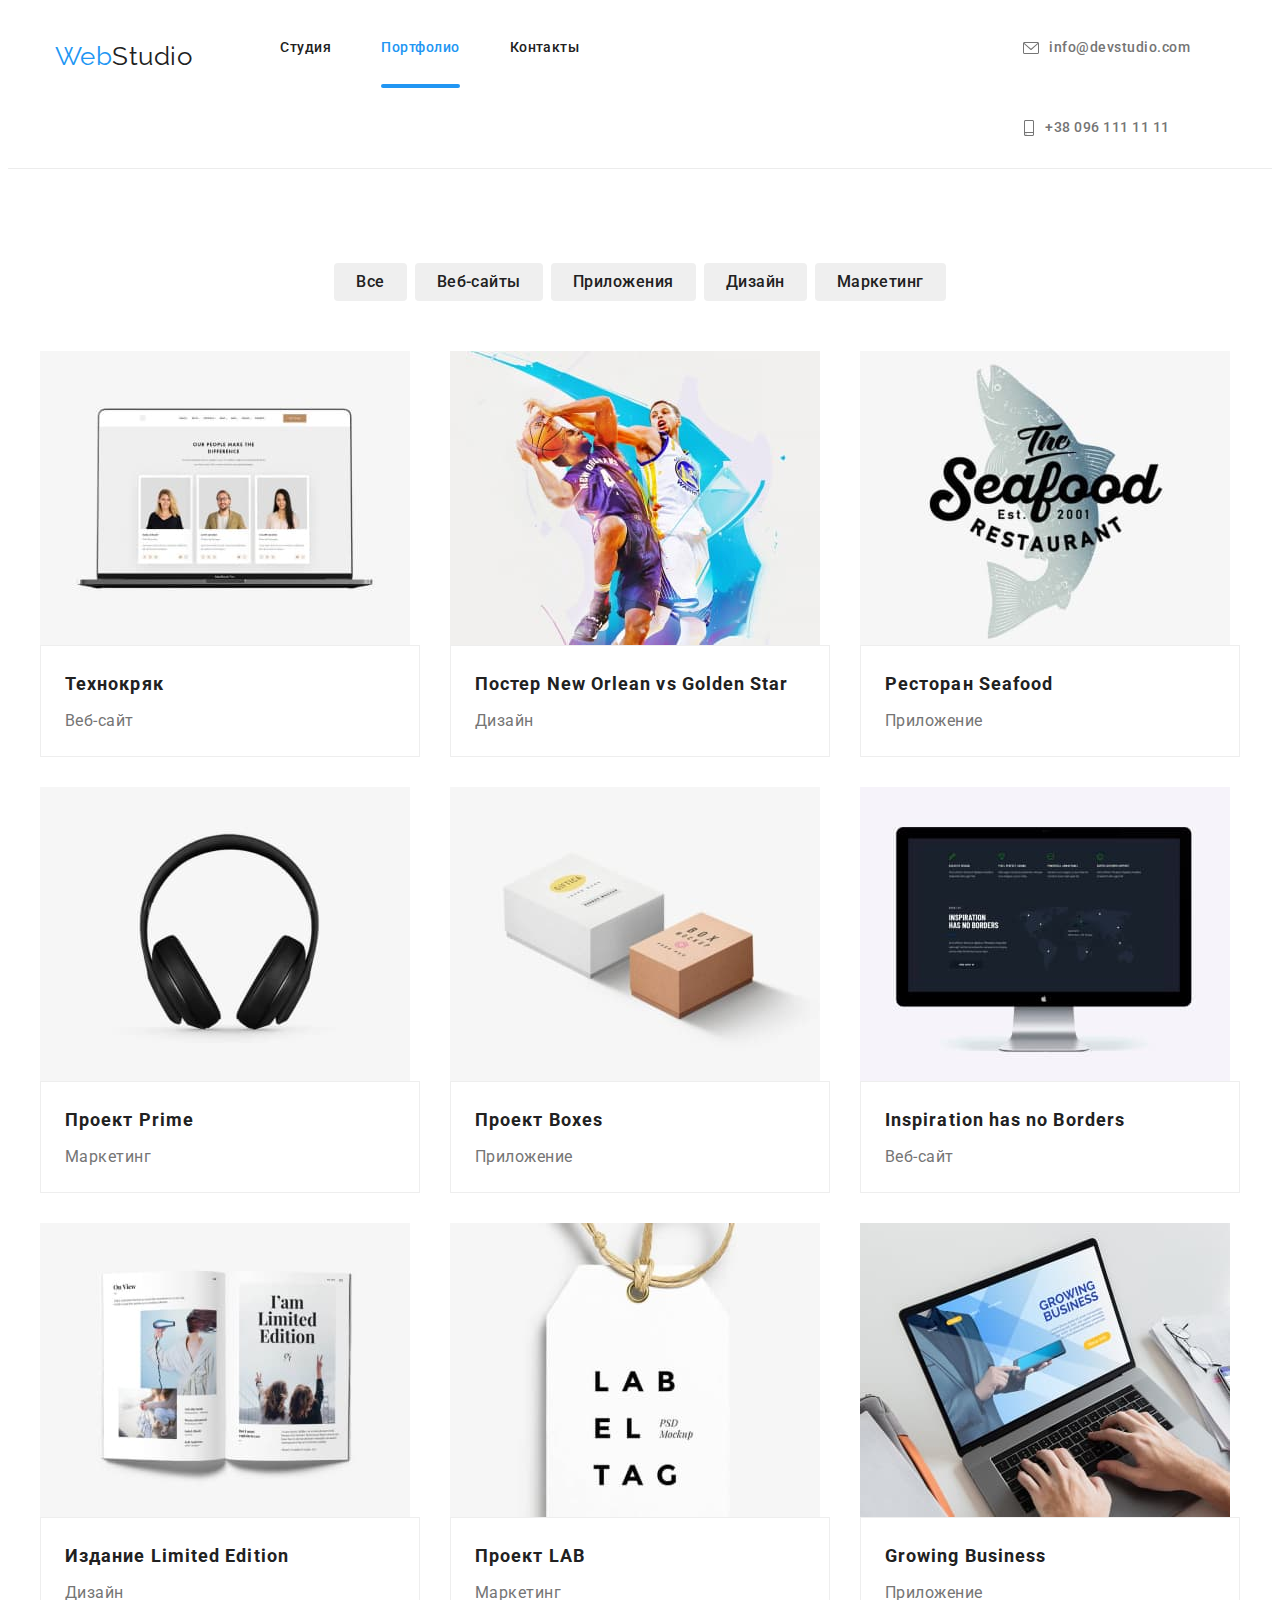
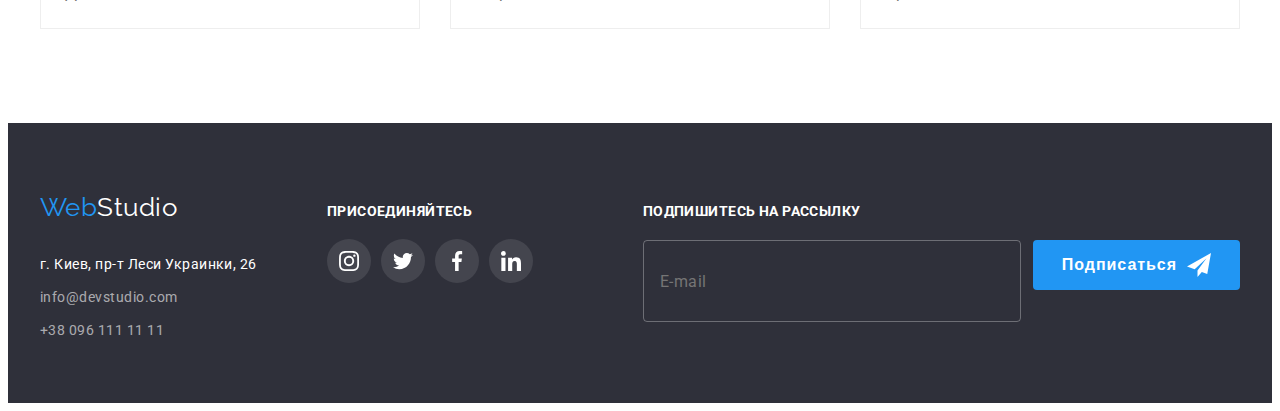
==== commit acf6a3a9: "Адаптация мобильного меню" ====
--- a/portfolio.html
+++ b/portfolio.html
@@ -30,6 +30,18 @@
           <a class="logo link logo-header" href="./index.html">
             <span class="logo-web">Web</span><span class="logo-studio">Studio</span>
           </a>
+          <button
+            type="button"
+            class="menu-button"
+            aria-expanded="false"
+            aria-controls="mobile-menu"
+            data-menu-button
+          >
+            <svg width="40" height="40" aria-label="Переключатель мобильного меню">
+              <use class="icon-close" href="./images/symbol-defs.svg#icon-close"></use>
+              <use class="icon-menu" href="./images/symbol-defs.svg#icon-menu"></use>
+            </svg>
+          </button>
           <ul class="site-nav list">
             <li class="item"><a class="link site-nav-link" href="./index.html">Студия</a></li>
             <li class="item">
@@ -520,5 +532,6 @@
         </div>
       </div>
     </footer>
+    <script src="./js/mobile-menu.js"></script>
   </body>
 </html>
--- a/css/main.min.css
+++ b/css/main.min.css
@@ -1,2 +1,2 @@
-:root{--primary-text-color: #757575;--title-text-color: #212121;--accent-color: #2196f3;--body-color: #ffffff;--color-footer: #2f303a;--transition-timing-function: cubic-bezier(0.4, 0, 0.2, 1);--transition-duration: 250ms;--header-line: #ececec}.visually-hidden{position:absolute;width:1px;height:1px;margin:-1px;border:0;padding:0;white-space:nowrap;-webkit-clip-path:inset(100%);clip-path:inset(100%);clip:rect(0 0 0 0);overflow:hidden}body{font-family:'Roboto', sans-serif;background-color:var(--body-color);color:var(--title-text-color);letter-spacing:0.03em}h1,h2,h3,h4,h5,h6,p{margin:0}.list{list-style:none;padding:0;margin:0}.link{text-decoration:none;color:inherit;text-decoration:none}img{display:block;max-width:100%;height:auto}.container{width:100%;padding-left:15px;padding-right:15px;margin-left:auto;margin-right:auto}@media screen and (min-width: 480px){.container{width:480px}}@media screen and (min-width: 768px){.container{width:768px}}@media screen and (min-width: 1200px){.container{width:1200px}}.logo{font-family:'Raleway', sans-serif;font-size:24px;line-height:1.7;color:inherit}@media screen and (min-width: 1199px){.logo{font-size:26px;line-height:1.9}}.logo-header{margin-right:93px}.logo-web{color:var(--accent-color)}.logo-footer{color:var(--body-color)}.model-btn{display:-webkit-box;display:-ms-flexbox;display:flex;-webkit-box-align:center;-ms-flex-align:center;align-items:center;-webkit-box-pack:center;-ms-flex-pack:center;justify-content:center;position:absolute;top:8px;right:8px;width:30px;height:30px;cursor:pointer;background:#ffffff;border:1px solid rgba(0,0,0,0.1);border-radius:50%;-webkit-transition:fill var(--transition-duration) var(--transition-timing-function);transition:fill var(--transition-duration) var(--transition-timing-function)}.model-btn:hover,.model-btn:focus{fill:var(--accent-color)}.submit-btn{display:-webkit-box;display:-ms-flexbox;display:flex;margin-left:auto;margin-right:auto;margin-top:30px;-webkit-box-pack:center;-ms-flex-pack:center;justify-content:center;-webkit-box-align:center;-ms-flex-align:center;align-items:center;text-align:center;padding:10px 16px;min-width:200px;background-color:var(--accent-color);color:var(--body-color);font-weight:700;font-size:16px;line-height:1.87;letter-spacing:0.06em;cursor:pointer;border-width:0;border-radius:4px;-webkit-box-shadow:0px,4px,4px,rgba(0,0,0,0.15);box-shadow:0px,4px,4px,rgba(0,0,0,0.15);-webkit-transition:background-color var(--transition-timing) var(--transition-function);transition:background-color var(--transition-timing) var(--transition-function)}.hero-button{margin-left:auto;margin-right:auto;border:0;background-color:var(--accent-color);font-family:'Roboto';font-weight:700;font-size:16px;line-height:1.88;-webkit-box-align:center;-ms-flex-align:center;align-items:center;text-align:center;letter-spacing:0.06em;cursor:pointer;color:var(--body-color);-webkit-box-shadow:0px,4px,4px,rgba(0,0,0,0.15);box-shadow:0px,4px,4px,rgba(0,0,0,0.15);border-radius:4px;padding:10px 32px;-webkit-transition-property:background-color;transition-property:background-color;-webkit-transition-duration:250ms;transition-duration:250ms;-webkit-transition-timing-function:cubic-bezier(0.4, 0, 0.2, 1);transition-timing-function:cubic-bezier(0.4, 0, 0.2, 1)}.hero-button:hover,.hero-button:focus{background-color:#188ce8}.footer-button{border:none;-webkit-box-shadow:0px 4px 4pxrgba 0,0,0,0.15;box-shadow:0px 4px 4pxrgba 0,0,0,0.15;border-radius:4px;font-weight:700;font-size:16px;line-height:1.88;letter-spacing:0.06em;background-color:var(--accent-color);color:var(--body-color);cursor:pointer;-webkit-transition:background-color var(--transition-duration) var(--transition-timing-function);transition:background-color var(--transition-duration) var(--transition-timing-function);min-width:200px;padding:10px 29px;height:50px;display:-webkit-box;display:-ms-flexbox;display:flex;margin-right:auto;margin-left:auto}@media screen and (min-width: 1200px){.footer-button{-ms-flex-wrap:wrap;flex-wrap:wrap;margin-left:12px}}.footer-button:hover,.footer-button:focus{background-color:#188ce8}.command-contact__title{font-weight:500;font-size:16px;line-height:1.19;margin-bottom:10px}.command-contact__icons{fill:#afb1b8;-webkit-transition:fill var(--transition-duration) var(--transition-timing-function);transition:fill var(--transition-duration) var(--transition-timing-function)}.command-contact__list{display:-webkit-box;display:-ms-flexbox;display:flex;-webkit-box-pack:center;-ms-flex-pack:center;justify-content:center;-webkit-box-align:center;-ms-flex-align:center;align-items:center}.command-contact__link{display:-webkit-box;display:-ms-flexbox;display:flex;-webkit-box-align:center;-ms-flex-align:center;align-items:center;-webkit-box-pack:center;-ms-flex-pack:center;justify-content:center;width:44px;height:44px;background-color:var(--body-color);border-radius:50%;-webkit-transition:background-color var(--transition-duration) var(--transition-timing-function);transition:background-color var(--transition-duration) var(--transition-timing-function)}.command-contact__link:hover,.command-contact__link:focus{background-color:var(--accent-color)}.command-contact__link:hover .command-contact__icons,.command-contact__link:focus .command-contact__icons{fill:var(--body-color)}.command-contact__item:not(:last-child){margin-right:10px}textarea{resize:none}.form-title{display:block;font-weight:700;font-size:20px;line-height:1.5;text-align:center;letter-spacing:0.03em;margin-bottom:12px}@media screen and (min-width: 1200px){.form-title{line-height:1.15}}.modal-form{margin-left:auto;margin-right:auto;width:100%}.form-group{display:block;margin-bottom:10px}.form-textarea{display:block;margin-bottom:20px}.form-label{display:block;font-weight:400;font-size:12px;line-height:1.16;letter-spacing:0.01em;color:var(--primary-text-color)}.form-input{width:100%;padding:14px 14px 14px 42px;border:1px solid rgba(33,33,33,0.2);border-radius:4px;outline:transparent;-webkit-transition:border-color var(--transition-duration) var(--transition-timing-function);transition:border-color var(--transition-duration) var(--transition-timing-function);-webkit-transition:fill var(--transition-duration) var(--transition-timing-function);transition:fill var(--transition-duration) var(--transition-timing-function)}.form-input:hover,.form-input:focus,.form-input:active{border-color:var(--accent-color)}.form-input:hover+.form-icon,.form-input:focus+.form-icon,.form-input:active+.form-icon{fill:var(--accent-color)}.form-input-container{display:-webkit-box;display:-ms-flexbox;display:flex;-webkit-box-orient:vertical;-webkit-box-direction:normal;-ms-flex-direction:column;flex-direction:column;position:relative}.form-group{position:relative}.form-icon{position:absolute;bottom:14px;left:15px}.form-icon:hover,.form-icon:focus{fill:var(--accent-color)}.form-comments{display:-webkit-box;display:-ms-flexbox;display:flex;width:100%;height:120px;color:var(--caption-text-color);border:1px solid rgba(33,33,33,0.2);border-radius:4px;padding:12px 16px;outline:transparent}.form-comments:hover,.form-comments:active,.form-comments:focus{border-color:var(--accent-color)}.form-polisy-group{display:-webkit-box;display:-ms-flexbox;display:flex;font-weight:400;font-size:14px;line-height:1.71;letter-spacing:0.03em;-webkit-box-align:center;-ms-flex-align:center;align-items:center;-webkit-box-pack:center;-ms-flex-pack:center;justify-content:center;color:var(--second-text-color);cursor:pointer}.custom-checkbox{width:16px;height:15px;margin-right:8px;display:-webkit-box;display:-ms-flexbox;display:flex;-webkit-box-align:center;-ms-flex-align:center;align-items:center;-webkit-box-pack:center;-ms-flex-pack:center;justify-content:center;border-radius:2px;border:3px solid #000000;outline-offset:-2px;cursor:pointer}.custom-checkbox-icon{opacity:0;-webkit-transition:opacity var(--transition-timing) var(--transition-function),-webkit-transform var(--transition-timing) var(--transition-function);transition:opacity var(--transition-timing) var(--transition-function),-webkit-transform var(--transition-timing) var(--transition-function);transition:transform var(--transition-timing) var(--transition-function),opacity var(--transition-timing) var(--transition-function);transition:transform var(--transition-timing) var(--transition-function),opacity var(--transition-timing) var(--transition-function),-webkit-transform var(--transition-timing) var(--transition-function)}.checkbox:checked+.custom-checkbox-icon{opacity:1}.form-polisy-decs{font-weight:400;font-size:12px;line-height:1.17;letter-spacing:0.03em;color:var(--primary-text-color)}@media screen and (min-width: 1200px){.form-polisy-decs{font-size:14px;line-height:1.71}}.visually-hidden-checkbox{position:absolute;width:1px;height:1px;margin:-1px;border:0;padding:0;white-space:nowrap;-webkit-clip-path:inset(100%);clip-path:inset(100%);clip:rect(0 0 0 0);overflow:hidden}.checkbox:checked+.custom-checkbox{background-color:var(--accent-color);border-color:var(--accent-color)}.checkbox:checked+.custom-checkbox .custom-checkbox-icon{opacity:1}.custom-checkbox-icon{opacity:0;-webkit-transition:var(--transition-duration) var(--transition-timing-function);transition:var(--transition-duration) var(--transition-timing-function)}.checkbox-label-link{color:var(--accent-color)}.form-input-container:focus-within{fill:var(--accent-color);border-color:var(--accent-color)}.backdrop{position:fixed;top:0;left:0;width:100%;height:100%;opacity:1;background-color:rgba(0,0,0,0.2);-webkit-transition:opacity var(--transition-duration) var(--transition-timing-function);transition:opacity var(--transition-duration) var(--transition-timing-function)}.backdrop.is-hidden{opacity:0;pointer-events:none}.backdrop.is-hidden .model-wrapper{-webkit-transform:translate(-50%, -50%) scale(0.9);transform:translate(-50%, -50%) scale(0.9)}.model-wrapper{position:absolute;top:50%;left:50%;padding:40px;background-color:var(--body-color);-webkit-box-shadow:0px,1px,3px,rgba(0,0,0,0.12),0px,1px,1px,rgba(0,0,0,0.14),0px,2px,1px,rgba(0,0,0,0.2);box-shadow:0px,1px,3px,rgba(0,0,0,0.12),0px,1px,1px,rgba(0,0,0,0.14),0px,2px,1px,rgba(0,0,0,0.2);border-radius:4px;-webkit-transform:translate(-50%, -50%) scale(1);transform:translate(-50%, -50%) scale(1);-webkit-transition:-webkit-transform var(--transition-timing) var(--transition-function);transition:-webkit-transform var(--transition-timing) var(--transition-function);transition:transform var(--transition-timing) var(--transition-function);transition:transform var(--transition-timing) var(--transition-function), -webkit-transform var(--transition-timing) var(--transition-function)}@media screen and (max-width: 1199px){.model-wrapper{max-width:450px;max-height:609px}}@media screen and (min-width: 1200px){.model-wrapper{min-height:581px;min-width:528px}}.hero{text-align:center;padding-top:118px;padding-bottom:118px;height:400px;margin-left:auto;margin-right:auto;background-color:var(--color-footer);background-image:-webkit-gradient(linear, left top, right top, from(rgba(47,48,58,0.4)), to(rgba(47,48,58,0.4))),url("../images/header-img-mob1x.jpg");background-image:linear-gradient(to right, rgba(47,48,58,0.4), rgba(47,48,58,0.4)),url("../images/header-img-mob1x.jpg");background-size:cover;background-position:center;background-repeat:no-repeat;margin-left:auto;margin-right:auto}@media screen and (min-width: 1200px){.hero{text-align:center;padding-top:200px;padding-bottom:200px;max-width:1600px;height:600px;background-image:-webkit-gradient(linear, left top, right top, from(rgba(47,48,58,0.4)), to(rgba(47,48,58,0.4))),url("../images/hero.jpg");background-image:linear-gradient(to right, rgba(47,48,58,0.4), rgba(47,48,58,0.4)),url("../images/hero.jpg")}}@media screen and (min-width: 768px){.hero{min-width:768px;background-image:-webkit-gradient(linear, left top, right top, from(rgba(47,48,58,0.4)), to(rgba(47,48,58,0.4))),url("../images/header-img-tab1x.jpg");background-image:linear-gradient(to right, rgba(47,48,58,0.4), rgba(47,48,58,0.4)),url("../images/header-img-tab1x.jpg")}}.hero__tittle{font-family:'Roboto';color:var(--body-color);font-weight:900;font-size:26px;line-height:1.62;text-transform:uppercase;letter-spacing:0.06em;margin-bottom:30px}@media screen and (min-width: 1200px){.hero__tittle{font-size:44px;line-height:1.36;text-transform:uppercase;letter-spacing:0.06em}}.about__item{position:relative}.about__text{position:absolute;left:0;bottom:0;display:-webkit-box;display:-ms-flexbox;display:flex;-webkit-box-pack:center;-ms-flex-pack:center;justify-content:center;-webkit-box-align:center;-ms-flex-align:center;align-items:center;width:100%;height:70px;background-color:rgba(47,48,58,0.8);color:var(--body-color);font-weight:700;text-transform:uppercase;letter-spacing:0.03em;font-size:14px;line-height:1.14}.about{padding-bottom:94px}@media screen and (max-width: 1199px){.about{display:none}}.about__title{font-size:36px;line-height:1.17;text-align:center;margin-bottom:50px}.about__list{display:-webkit-box;display:-ms-flexbox;display:flex}.about__list li{margin-right:30px}.about__list li:nth-child(3n){margin-right:0}.customers{padding-bottom:60px;padding-top:60px}@media screen and (min-width: 1200px){.customers{padding-bottom:94px;padding-top:94px}}.customers-title{font-weight:700;text-align:center;letter-spacing:0.03em;color:var(--title-text-color);font-size:28px;line-height:1.18;margin-bottom:30px}@media screen and (min-width: 1200px){.customers-title{font-size:36px;line-height:1.67;margin-bottom:50px}}.customers-list{display:-webkit-box;display:-ms-flexbox;display:flex;-ms-flex-wrap:wrap;flex-wrap:wrap;margin:-15px}@media screen and (min-width: 768px){.customers-list{display:-webkit-box;display:-ms-flexbox;display:flex;-ms-flex-wrap:wrap;flex-wrap:wrap;margin:-15px}}.customers-link{display:-webkit-box;display:-ms-flexbox;display:flex;-webkit-box-align:center;-ms-flex-align:center;align-items:center;-webkit-box-pack:center;-ms-flex-pack:center;justify-content:center;height:92px;border:1px solid #afb1b8;border-radius:4px;-webkit-transition:color var(--transition-duration) var(--transition-timing-function),border-color var(--transition-duration) var(--transition-timing-function);transition:color var(--transition-duration) var(--transition-timing-function),border-color var(--transition-duration) var(--transition-timing-function)}.customers-link:hover,.customers-link:focus{border-color:var(--accent-color)}.customers-item{width:210px;-ms-flex-preferred-size:calc((100% - 4 * 15px) / 2);flex-basis:calc((100% - 4 * 15px) / 2);margin:15px}@media screen and (max-width: 1199px){.customers-item:not(:last-child) :not(:last-child){margin-bottom:15px}}@media screen and (min-width: 768px){.customers-item{width:226px;-ms-flex-preferred-size:calc((100% - 6 * 15px) / 3);flex-basis:calc((100% - 6 * 15px) / 3);margin:15px}}@media screen and (min-width: 1200px){.customers-item{width:170px;-ms-flex-preferred-size:calc((100% - 12 * 15px) / 6);flex-basis:calc((100% - 12 * 15px) / 6);margin:15px}}.customers-icons{fill:#afb1b8;-webkit-transition:fill var(--transition-duration) var(--transition-timing-function);transition:fill var(--transition-duration) var(--transition-timing-function)}.customers-link:hover .customers-icons,.customers-link:focus .customers-icons{fill:var(--accent-color)}.section-privilege p,.team p{color:var(--primary-text-color)}.section-privilege{padding-top:60px;padding-bottom:60px}@media screen and (min-width: 1200px){.section-privilege{padding-top:94px;padding-bottom:94px}}.section-privilege__tittle{font-size:14px;line-height:1.14;margin-bottom:10px;margin-top:30px;text-align:center}@media screen and (min-width: 768px){.section-privilege__tittle{text-align:left}}.section-privilege p{font-size:14px;line-height:1.71;text-align:center}@media screen and (min-width: 768px){.section-privilege p{text-align:left}}.section-privilege__div{height:120px;background-color:#f5f4fa;display:-webkit-box;display:-ms-flexbox;display:flex;-webkit-box-pack:center;-ms-flex-pack:center;justify-content:center;-webkit-box-align:center;-ms-flex-align:center;align-items:center}.section-privilege__icon{background-repeat:no-repeat;background-position:center;border-radius:4px}@media screen and (min-width: 768px){.section-privilege__list{display:-webkit-box;display:-ms-flexbox;display:flex;-ms-flex-wrap:wrap;flex-wrap:wrap;margin:-15px}}@media screen and (min-width: 1200px){.section-privilege__list{display:-webkit-box;display:-ms-flexbox;display:flex}}@media screen and (max-width: 1199px){.benefits__item:not(:last-child){margin-bottom:30px}}@media screen and (min-width: 768px){.benefits__item{width:calc((100% - 4 * 15px) / 2);margin:15px}}@media screen and (min-width: 1200px){.benefits__item{width:calc((100% - 8 * 15px) / 4);margin:15px}}.container__title{margin-bottom:30px}@media screen and (min-width: 1200px){.container__title{margin-bottom:50px}}.team{background:#f5f4fa;padding-bottom:60px;padding-top:60px}@media screen and (min-width: 1200px){.team{padding-top:94px;padding-bottom:94px}}@media screen and (min-width: 768px){.team-list{display:-webkit-box;display:-ms-flexbox;display:flex;-ms-flex-wrap:wrap;flex-wrap:wrap}}.team-list__li{background-color:var(--body-color);-webkit-box-shadow:0px 1px 3px rgba(0,0,0,0.12),0px 1px 1px rgba(0,0,0,0.14),0px 2px 1px rgba(0,0,0,0.2);box-shadow:0px 1px 3px rgba(0,0,0,0.12),0px 1px 1px rgba(0,0,0,0.14),0px 2px 1px rgba(0,0,0,0.2);border-radius:0 0 4px 4px;width:100%}@media screen and (max-width: 767px){.team-list__li:not(:last-child){margin-bottom:30px}}@media screen and (min-width: 480px){.team-list__li{width:450px}}@media screen and (min-width: 768px){.team-list__li{width:354px}}@media screen and (min-width: 1200px){.team-list__li{width:270px}.team-list__li:not(:last-child){margin-right:30px}}@media screen and (min-width: 768px) and (max-width: 1199px){.team-list__li:nth-child(2n+1){margin-right:30px}.team-list__li:nth-child(-n+2){margin-bottom:30px}}.container__title{font-size:28px;line-height:1.17;text-align:center}@media screen and (min-width: 1200px){.container__title{font-size:36px;line-height:1.7;text-align:center}}.command-contact{padding-top:30px;padding-bottom:30px;text-align:center}.command-contact__text{margin-bottom:16px;line-height:1.19}@media screen and (min-width: 1200px){.team-list{-ms-flex-wrap:wrap;flex-wrap:wrap;display:-webkit-box;display:-ms-flexbox;display:flex;margin:-15px}}.portfolio{padding-top:64px;padding-bottom:64px}@media screen and (min-width: 1200px){.portfolio{padding-top:94px;padding-bottom:94px}}.portfolio-buttons{color:var(--title-text-color);cursor:pointer;font-family:'Roboto';font-weight:500;font-size:16px;line-height:1.63;letter-spacing:0.03em;border:0;border-radius:4px;padding:6px 22px;-webkit-transition:background-color var(--transition-duration) var(--transition-timing-function),color var(--transition-duration) var(--transition-timing-function),-webkit-box-shadow var(--transition-duration) var(--transition-timing-function);transition:background-color var(--transition-duration) var(--transition-timing-function),color var(--transition-duration) var(--transition-timing-function),-webkit-box-shadow var(--transition-duration) var(--transition-timing-function);transition:box-shadow var(--transition-duration) var(--transition-timing-function),background-color var(--transition-duration) var(--transition-timing-function),color var(--transition-duration) var(--transition-timing-function);transition:box-shadow var(--transition-duration) var(--transition-timing-function),background-color var(--transition-duration) var(--transition-timing-function),color var(--transition-duration) var(--transition-timing-function),-webkit-box-shadow var(--transition-duration) var(--transition-timing-function)}.portfolio-buttons:hover,.portfolio-buttons:focus{background:var(--accent-color);color:var(--body-color);-webkit-box-shadow:0px 3px 1px rgba(0,0,0,0.1),0px 1px 2px rgba(0,0,0,0.08),0px 2px 2px rgba(0,0,0,0.12);box-shadow:0px 3px 1px rgba(0,0,0,0.1),0px 1px 2px rgba(0,0,0,0.08),0px 2px 2px rgba(0,0,0,0.12)}.portfolio-title{font-size:18px;line-height:2;letter-spacing:0.06em;margin-bottom:4px}.portfolio-menu{margin-bottom:40px}@media screen and (min-width: 768px){.portfolio-menu{display:-webkit-box;display:-ms-flexbox;display:flex;-webkit-box-pack:center;-ms-flex-pack:center;justify-content:center;-ms-flex-wrap:wrap;flex-wrap:wrap;margin-bottom:30px}}@media screen and (min-width: 1200px){.portfolio-menu{display:-webkit-box;display:-ms-flexbox;display:flex;-ms-flex-wrap:wrap;flex-wrap:wrap;margin-bottom:50px}}.filter-list__item{margin-right:8px;margin-bottom:15px;-webkit-box-pack:center;-ms-flex-pack:center;justify-content:center;display:inline-block}@media screen and (min-width: 1200px){.filter-list__item{margin-bottom:0}}.filter-list__item:last-child{margin-right:0}.portfolio-thumb{position:relative;overflow:hidden}.portfolio-thumb::before{display:inline-block;position:absolute;content:'';top:0;left:0;width:100%;height:100%;background-color:rgba(33,150,243,0.9);-webkit-transform:translateY(100%);transform:translateY(100%);-webkit-transition:-webkit-transform 250ms cubic-bezier(0.4, 0, 0.2, 1);transition:-webkit-transform 250ms cubic-bezier(0.4, 0, 0.2, 1);transition:transform 250ms cubic-bezier(0.4, 0, 0.2, 1);transition:transform 250ms cubic-bezier(0.4, 0, 0.2, 1), -webkit-transform 250ms cubic-bezier(0.4, 0, 0.2, 1)}.portfolio-item:hover .image-text-overlay,.portfolio-item:focus .image-text-overlay{-webkit-transform:translate(0, -100%);transform:translate(0, -100%)}.image-text-overlay{position:absolute;width:100%;height:100%;padding:63px 24px;color:var(--body-color);background:rgba(33,150,243,0.9);font-size:18px;line-height:1.56;letter-spacing:0.03em;-webkit-transition:-webkit-transform var(--transition-duration) var(--transition-timing-function);transition:-webkit-transform var(--transition-duration) var(--transition-timing-function);transition:transform var(--transition-duration) var(--transition-timing-function);transition:transform var(--transition-duration) var(--transition-timing-function), -webkit-transform var(--transition-duration) var(--transition-timing-function)}.portfolio-link:hover,.portfolio-link:focus{-webkit-box-shadow:0px 1px 1px rgba(0,0,0,0.12),0px 4px 4px rgba(0,0,0,0.06),1px 4px 6px rgba(0,0,0,0.16);box-shadow:0px 1px 1px rgba(0,0,0,0.12),0px 4px 4px rgba(0,0,0,0.06),1px 4px 6px rgba(0,0,0,0.16)}.portfolio-link{display:block;-webkit-transition:border-radius 250ms cubic-bezier(0.4, 0, 0.2, 1);transition:border-radius 250ms cubic-bezier(0.4, 0, 0.2, 1)}@media screen and (min-width: 768px){.portfolio-link{height:100%;display:-webkit-box;display:-ms-flexbox;display:flex;-webkit-box-orient:vertical;-webkit-box-direction:normal;-ms-flex-direction:column;flex-direction:column}}.portfolio-about{padding-top:20px;padding-bottom:20px;border:1px solid #eeeeee;padding-left:24px;padding-right:24px}@media screen and (min-width: 768px){.portfolio-about{-webkit-box-flex:1;-ms-flex-positive:1;flex-grow:1}}.portfolio-list .list-about{color:var(--primary-text-color)}.list-about{font-size:16px;line-height:1.88}@media screen and (min-width: 768px){.portfolio-list{display:-webkit-box;display:-ms-flexbox;display:flex;-ms-flex-wrap:wrap;flex-wrap:wrap;margin:-15px}}.portfolio-list li{margin-bottom:30px}@media screen and (min-width: 768px){.portfolio-list li{-ms-flex-preferred-size:calc((100% - 4 * 15px) / 2);flex-basis:calc((100% - 4 * 15px) / 2);margin:15px}}@media screen and (min-width: 1200px){.portfolio-list li{-ms-flex-preferred-size:calc((100% - 6 * 15px) / 3);flex-basis:calc((100% - 6 * 15px) / 3);margin:15px}}.footer{background-color:var(--color-footer);padding-top:60px;padding-bottom:60px}.footer .logo.link{display:block;margin-bottom:20px}@media screen and (max-width: 1199px){.footer .logo.link{-webkit-box-pack:center;-ms-flex-pack:center;justify-content:center;text-align:center}}@media screen and (min-width: 1200px){.container-footer-first{display:-webkit-box;display:-ms-flexbox;display:flex;-webkit-box-align:baseline;-ms-flex-align:baseline;align-items:baseline}}.footer-list .address{color:var(--body-color);-webkit-transition:color var(--transition-duration) var(--transition-timing-function);transition:color var(--transition-duration) var(--transition-timing-function)}.footer-list .nav{color:rgba(255,255,255,0.6)}.footer-list{font-size:14px;line-height:1.71}.footer:hover,.footer:focus,.footer-list .address:hover,.footer-list .address:focus,.footer-list .nav:hover,.footer-list .nav:focus{color:var(--accent-color)}address{font-style:normal;-webkit-transition:color var(--transition-duration) var(--transition-timing-function);transition:color var(--transition-duration) var(--transition-timing-function)}.footer-mailo{-webkit-box-pack:center;-ms-flex-pack:center;justify-content:center;text-align:center;margin-bottom:8px}@media screen and (min-width: 1200px){.footer-mailo{margin-bottom:9px;-webkit-box-pack:start;-ms-flex-pack:start;justify-content:flex-start;text-align:start}}@media screen and (max-width: 1199px){.footer-title-div{-ms-flex-pack:distribute;justify-content:space-around;text-align:center}}.footer-mailo .nav.link{-webkit-transition:color var(--transition-duration) var(--transition-timing-function);transition:color var(--transition-duration) var(--transition-timing-function)}.footer-address{-webkit-box-pack:center;-ms-flex-pack:center;justify-content:center;text-align:center;margin-bottom:8px}@media screen and (min-width: 1200px){.footer-address{margin-bottom:9px;-webkit-box-pack:start;-ms-flex-pack:start;justify-content:flex-start;text-align:start}}.footer-title{font-weight:700;line-height:16px;letter-spacing:0.03em;text-transform:uppercase;color:#ffffff;font-size:14px}.footer-title-div{display:block}.footer-socials-list{display:-webkit-box;display:-ms-flexbox;display:flex;-webkit-box-pack:center;-ms-flex-pack:center;justify-content:center;-webkit-box-align:center;-ms-flex-align:center;align-items:center}.footer-socials-link{display:-webkit-box;display:-ms-flexbox;display:flex;-webkit-box-align:center;-ms-flex-align:center;align-items:center;-webkit-box-pack:center;-ms-flex-pack:center;justify-content:center;width:44px;height:44px;background-color:rgba(255,255,255,0.1);border-radius:50%;-webkit-transition:background-color var(--transition-duration) var(--transition-timing-function);transition:background-color var(--transition-duration) var(--transition-timing-function)}.footer-socials-link:hover,.footer-socials-link:focus{background-color:var(--accent-color)}.footer-socials-icons{fill:var(--body-color)}.footer-title{margin-bottom:20px}.footer-socials-item:not(:last-child){margin-right:10px}.address-main{display:block;-webkit-box-align:center;-ms-flex-align:center;align-items:center;-webkit-box-align:baseline;-ms-flex-align:baseline;align-items:baseline;margin-bottom:60px}@media screen and (min-width: 768px){.address-main{display:-webkit-box;display:-ms-flexbox;display:flex;-ms-flex-pack:distribute;justify-content:space-around}}@media screen and (min-width: 1200px){.address-main{-ms-flex-wrap:wrap;flex-wrap:wrap;margin-bottom:0}}.footer-first{margin-bottom:60px}@media screen and (min-width: 768px){.footer-first{-webkit-box-pack:justify;-ms-flex-pack:justify;justify-content:space-between;margin-bottom:0}}@media screen and (min-width: 768px) and (min-width: 1200px){.footer-first{margin-right:70px}}.footer-subscribe-container{-webkit-box-orient:vertical;-webkit-box-direction:normal;-ms-flex-direction:column;flex-direction:column;-webkit-box-align:center;-ms-flex-align:center;align-items:center}@media screen and (min-width: 768px){.footer-subscribe-container{display:-webkit-box;display:-ms-flexbox;display:flex;-webkit-box-align:center;-ms-flex-align:center;align-items:center}}@media screen and (min-width: 1200px){.footer-subscribe-container{-webkit-box-orient:vertical;-webkit-box-direction:normal;-ms-flex-direction:column;flex-direction:column;-webkit-box-align:start;-ms-flex-align:start;align-items:flex-start;margin-left:auto}}.footer-subscribe-caption{margin-bottom:20px;color:var(--body-color);font-family:'Roboto';font-style:normal;font-weight:700;font-size:14px;line-height:1.14;letter-spacing:0.03em;text-transform:uppercase}@media screen and (max-width: 1199px){.footer-subscribe-caption{-webkit-box-pack:center;-ms-flex-pack:center;justify-content:center;text-align:center}}.hidden-caption{position:absolute;white-space:nowrap;width:1px;height:1px;overflow:hidden;border:0;padding:0;clip:rect(0 0 0 0);-webkit-clip-path:inset(50%);clip-path:inset(50%);margin:-1px}.subscribe-form{-webkit-box-pack:center;-ms-flex-pack:center;justify-content:center;text-align:center}@media screen and (max-width: 767px){.subscribe-form{display:-webkit-box;display:-ms-flexbox;display:flex;-webkit-box-orient:vertical;-webkit-box-direction:normal;-ms-flex-direction:column;flex-direction:column}}@media screen and (min-width: 1200px){.subscribe-form{display:-webkit-box;display:-ms-flexbox;display:flex}}.subscribe-form-email{outline:transparent;height:50px;padding-top:15px;padding-bottom:15px;padding-left:16px;border:1px solid rgba(255,255,255,0.3);border-radius:4px;font-family:'Roboto';font-style:normal;font-weight:400;font-size:16px;line-height:1.25;-webkit-box-align:center;-ms-flex-align:center;align-items:center;letter-spacing:0.03em;color:rgba(255,255,255,0.6);background-color:transparent;margin-bottom:20px;-webkit-box-pack:center;-ms-flex-pack:center;justify-content:center;align-items:center;-webkit-transition:border-color var(--transition-duration) var(--transition-timing-function);transition:border-color var(--transition-duration) var(--transition-timing-function)}@media screen and (min-width: 768px){.subscribe-form-email{width:450px}}@media screen and (min-width: 1200px){.subscribe-form-email{width:358px;margin-bottom:0}}.subscribe-form-email:hover,.subscribe-form-email:focus{border-color:var(--accent-color);outline:0}.footer-button-content{display:-webkit-box;display:-ms-flexbox;display:flex;-webkit-box-pack:center;-ms-flex-pack:center;justify-content:center;-webkit-box-align:center;-ms-flex-align:center;align-items:center}.footer-button-icon{margin-left:10px}
+:root{--primary-text-color: #757575;--title-text-color: #212121;--accent-color: #2196f3;--body-color: #ffffff;--color-footer: #2f303a;--transition-timing-function: cubic-bezier(0.4, 0, 0.2, 1);--transition-duration: 250ms;--header-line: #ececec}.visually-hidden{position:absolute;width:1px;height:1px;margin:-1px;border:0;padding:0;white-space:nowrap;-webkit-clip-path:inset(100%);clip-path:inset(100%);clip:rect(0 0 0 0);overflow:hidden}body{font-family:'Roboto', sans-serif;background-color:var(--body-color);color:var(--title-text-color);letter-spacing:0.03em}h1,h2,h3,h4,h5,h6,p{margin:0}.list{list-style:none;padding:0;margin:0}.link{text-decoration:none;color:inherit;text-decoration:none}img{display:block;max-width:100%;height:auto}.container{width:100%;padding-left:15px;padding-right:15px;margin-left:auto;margin-right:auto}@media screen and (min-width: 480px){.container{width:480px}}@media screen and (min-width: 768px){.container{width:768px}}@media screen and (min-width: 1200px){.container{width:1200px}}.logo{font-family:'Raleway', sans-serif;font-size:24px;line-height:1.7;color:inherit}@media screen and (min-width: 1199px){.logo{font-size:26px;line-height:1.9}}.logo-header{margin-right:88px;display:-webkit-box;display:-ms-flexbox;display:flex;padding-top:16px;padding-bottom:16px}@media screen and (min-width: 768px){.logo-header{padding-top:26px;padding-bottom:26px;padding-left:15px}}@media screen and (min-width: 1200px){.logo-header{padding-top:24px;padding-bottom:24px}}.logo-web{color:var(--accent-color)}.logo-footer{color:var(--body-color)}.model-btn{display:-webkit-box;display:-ms-flexbox;display:flex;-webkit-box-align:center;-ms-flex-align:center;align-items:center;-webkit-box-pack:center;-ms-flex-pack:center;justify-content:center;position:absolute;top:8px;right:8px;width:30px;height:30px;cursor:pointer;background:#ffffff;border:1px solid rgba(0,0,0,0.1);border-radius:50%;-webkit-transition:fill var(--transition-duration) var(--transition-timing-function);transition:fill var(--transition-duration) var(--transition-timing-function)}.model-btn:hover,.model-btn:focus{fill:var(--accent-color)}.submit-btn{display:-webkit-box;display:-ms-flexbox;display:flex;margin-left:auto;margin-right:auto;margin-top:30px;-webkit-box-pack:center;-ms-flex-pack:center;justify-content:center;-webkit-box-align:center;-ms-flex-align:center;align-items:center;text-align:center;padding:10px 16px;min-width:200px;background-color:var(--accent-color);color:var(--body-color);font-weight:700;font-size:16px;line-height:1.87;letter-spacing:0.06em;cursor:pointer;border-width:0;border-radius:4px;-webkit-box-shadow:0px,4px,4px,rgba(0,0,0,0.15);box-shadow:0px,4px,4px,rgba(0,0,0,0.15);-webkit-transition:background-color var(--transition-timing) var(--transition-function);transition:background-color var(--transition-timing) var(--transition-function)}.hero-button{margin-left:auto;margin-right:auto;border:0;background-color:var(--accent-color);font-family:'Roboto';font-weight:700;font-size:16px;line-height:1.88;-webkit-box-align:center;-ms-flex-align:center;align-items:center;text-align:center;letter-spacing:0.06em;cursor:pointer;color:var(--body-color);-webkit-box-shadow:0px,4px,4px,rgba(0,0,0,0.15);box-shadow:0px,4px,4px,rgba(0,0,0,0.15);border-radius:4px;padding:10px 32px;-webkit-transition-property:background-color;transition-property:background-color;-webkit-transition-duration:250ms;transition-duration:250ms;-webkit-transition-timing-function:cubic-bezier(0.4, 0, 0.2, 1);transition-timing-function:cubic-bezier(0.4, 0, 0.2, 1)}.hero-button:hover,.hero-button:focus{background-color:#188ce8}.footer-button{border:none;-webkit-box-shadow:0px 4px 4pxrgba 0,0,0,0.15;box-shadow:0px 4px 4pxrgba 0,0,0,0.15;border-radius:4px;font-weight:700;font-size:16px;line-height:1.88;letter-spacing:0.06em;background-color:var(--accent-color);color:var(--body-color);cursor:pointer;-webkit-transition:background-color var(--transition-duration) var(--transition-timing-function);transition:background-color var(--transition-duration) var(--transition-timing-function);min-width:200px;padding:10px 29px;height:50px;display:-webkit-box;display:-ms-flexbox;display:flex;margin-right:auto;margin-left:auto}@media screen and (min-width: 1200px){.footer-button{-ms-flex-wrap:wrap;flex-wrap:wrap;margin-left:12px}}.footer-button:hover,.footer-button:focus{background-color:#188ce8}.menu-button{display:inline-block;position:absolute;margin-left:auto;-webkit-box-pack:center;-ms-flex-pack:center;justify-content:center;-webkit-box-align:center;-ms-flex-align:center;align-items:center;top:10px;right:15px;border:none;width:40px;height:40px;color:#000000;background-color:transparent;border:none;cursor:pointer;-webkit-transition:color 250ms cubic-bezier(0.4, 0, 0.2, 1);transition:color 250ms cubic-bezier(0.4, 0, 0.2, 1)}@media screen and (min-width: 767px){.menu-button{display:none}}.menu-button .icon-close{display:none}.menu-button.is-open .icon-close{display:bloke}.menu-button.is-open .icon-menu{display:none}.command-contact__title{font-weight:500;font-size:16px;line-height:1.19;margin-bottom:10px}.command-contact__icons{fill:#afb1b8;-webkit-transition:fill var(--transition-duration) var(--transition-timing-function);transition:fill var(--transition-duration) var(--transition-timing-function)}.command-contact__list{display:-webkit-box;display:-ms-flexbox;display:flex;-webkit-box-pack:center;-ms-flex-pack:center;justify-content:center;-webkit-box-align:center;-ms-flex-align:center;align-items:center}.command-contact__link{display:-webkit-box;display:-ms-flexbox;display:flex;-webkit-box-align:center;-ms-flex-align:center;align-items:center;-webkit-box-pack:center;-ms-flex-pack:center;justify-content:center;width:44px;height:44px;background-color:var(--body-color);border-radius:50%;-webkit-transition:background-color var(--transition-duration) var(--transition-timing-function);transition:background-color var(--transition-duration) var(--transition-timing-function)}.command-contact__link:hover,.command-contact__link:focus{background-color:var(--accent-color)}.command-contact__link:hover .command-contact__icons,.command-contact__link:focus .command-contact__icons{fill:var(--body-color)}.command-contact__item:not(:last-child){margin-right:10px}textarea{resize:none}.form-title{display:block;font-weight:700;font-size:20px;line-height:1.5;text-align:center;letter-spacing:0.03em;margin-bottom:12px}@media screen and (min-width: 1200px){.form-title{line-height:1.15}}.modal-form{margin-left:auto;margin-right:auto;width:100%}.form-group{display:block;margin-bottom:10px}.form-textarea{display:block;margin-bottom:20px}.form-label{display:block;font-weight:400;font-size:12px;line-height:1.16;letter-spacing:0.01em;color:var(--primary-text-color)}.form-input{width:100%;padding:14px 14px 14px 42px;border:1px solid rgba(33,33,33,0.2);border-radius:4px;outline:transparent;-webkit-transition:border-color var(--transition-duration) var(--transition-timing-function);transition:border-color var(--transition-duration) var(--transition-timing-function);-webkit-transition:fill var(--transition-duration) var(--transition-timing-function);transition:fill var(--transition-duration) var(--transition-timing-function)}.form-input:hover,.form-input:focus,.form-input:active{border-color:var(--accent-color)}.form-input:hover+.form-icon,.form-input:focus+.form-icon,.form-input:active+.form-icon{fill:var(--accent-color)}.form-input-container{display:-webkit-box;display:-ms-flexbox;display:flex;-webkit-box-orient:vertical;-webkit-box-direction:normal;-ms-flex-direction:column;flex-direction:column;position:relative}.form-group{position:relative}.form-icon{position:absolute;bottom:14px;left:15px}.form-icon:hover,.form-icon:focus{fill:var(--accent-color)}.form-comments{display:-webkit-box;display:-ms-flexbox;display:flex;width:100%;height:120px;color:var(--caption-text-color);border:1px solid rgba(33,33,33,0.2);border-radius:4px;padding:12px 16px;outline:transparent}.form-comments:hover,.form-comments:active,.form-comments:focus{border-color:var(--accent-color)}.form-polisy-group{display:-webkit-box;display:-ms-flexbox;display:flex;font-weight:400;font-size:14px;line-height:1.71;letter-spacing:0.03em;-webkit-box-align:center;-ms-flex-align:center;align-items:center;-webkit-box-pack:center;-ms-flex-pack:center;justify-content:center;color:var(--second-text-color);cursor:pointer}.custom-checkbox{width:16px;height:15px;margin-right:8px;display:-webkit-box;display:-ms-flexbox;display:flex;-webkit-box-align:center;-ms-flex-align:center;align-items:center;-webkit-box-pack:center;-ms-flex-pack:center;justify-content:center;border-radius:2px;border:3px solid #000000;outline-offset:-2px;cursor:pointer}.custom-checkbox-icon{opacity:0;-webkit-transition:opacity var(--transition-timing) var(--transition-function),-webkit-transform var(--transition-timing) var(--transition-function);transition:opacity var(--transition-timing) var(--transition-function),-webkit-transform var(--transition-timing) var(--transition-function);transition:transform var(--transition-timing) var(--transition-function),opacity var(--transition-timing) var(--transition-function);transition:transform var(--transition-timing) var(--transition-function),opacity var(--transition-timing) var(--transition-function),-webkit-transform var(--transition-timing) var(--transition-function)}.checkbox:checked+.custom-checkbox-icon{opacity:1}.form-polisy-decs{font-weight:400;font-size:12px;line-height:1.17;letter-spacing:0.03em;color:var(--primary-text-color)}@media screen and (min-width: 1200px){.form-polisy-decs{font-size:14px;line-height:1.71}}.visually-hidden-checkbox{position:absolute;width:1px;height:1px;margin:-1px;border:0;padding:0;white-space:nowrap;-webkit-clip-path:inset(100%);clip-path:inset(100%);clip:rect(0 0 0 0);overflow:hidden}.checkbox:checked+.custom-checkbox{background-color:var(--accent-color);border-color:var(--accent-color)}.checkbox:checked+.custom-checkbox .custom-checkbox-icon{opacity:1}.custom-checkbox-icon{opacity:0;-webkit-transition:var(--transition-duration) var(--transition-timing-function);transition:var(--transition-duration) var(--transition-timing-function)}.checkbox-label-link{color:var(--accent-color)}.form-input-container:focus-within{fill:var(--accent-color);border-color:var(--accent-color)}.backdrop{position:fixed;top:0;left:0;width:100%;height:100%;opacity:1;background-color:rgba(0,0,0,0.2);-webkit-transition:opacity var(--transition-duration) var(--transition-timing-function);transition:opacity var(--transition-duration) var(--transition-timing-function)}.backdrop.is-hidden{opacity:0;pointer-events:none}.backdrop.is-hidden .model-wrapper{-webkit-transform:translate(-50%, -50%) scale(0.9);transform:translate(-50%, -50%) scale(0.9)}.model-wrapper{position:absolute;top:50%;left:50%;padding:40px;background-color:var(--body-color);-webkit-box-shadow:0px,1px,3px,rgba(0,0,0,0.12),0px,1px,1px,rgba(0,0,0,0.14),0px,2px,1px,rgba(0,0,0,0.2);box-shadow:0px,1px,3px,rgba(0,0,0,0.12),0px,1px,1px,rgba(0,0,0,0.14),0px,2px,1px,rgba(0,0,0,0.2);border-radius:4px;-webkit-transform:translate(-50%, -50%) scale(1);transform:translate(-50%, -50%) scale(1);-webkit-transition:-webkit-transform var(--transition-timing) var(--transition-function);transition:-webkit-transform var(--transition-timing) var(--transition-function);transition:transform var(--transition-timing) var(--transition-function);transition:transform var(--transition-timing) var(--transition-function), -webkit-transform var(--transition-timing) var(--transition-function)}@media screen and (max-width: 1199px){.model-wrapper{max-width:450px;max-height:609px}}@media screen and (min-width: 1200px){.model-wrapper{min-height:581px;min-width:528px}}.mobile-menu{display:-webkit-box;display:-ms-flexbox;display:flex;-webkit-box-orient:vertical;-webkit-box-direction:normal;-ms-flex-direction:column;flex-direction:column;padding-top:48px;padding-bottom:48px;padding-left:40px;position:fixed;top:0;left:0;width:100%;height:100%;max-width:767px;background-color:#ffffff;-webkit-transition:visibility 250ms cubic-bezier(0.4, 0, 0.2, 1),opacity 250ms cubic-bezier(0.4, 0, 0.2, 1);transition:visibility 250ms cubic-bezier(0.4, 0, 0.2, 1),opacity 250ms cubic-bezier(0.4, 0, 0.2, 1)}@media screen and (min-width: 768px){.mobile-menu{display:none}}.mobile-menu__contacts{margin-top:auto}.mobile-menu__nav--item:not(:last-child){margin-bottom:30px}.mobile-menu__nav--link.nav__link--active{color:var(--accent-color)}.mobile-menu__nav--link{font-weight:500;font-size:40px;line-height:1.18;letter-spacing:0.02em}.mobile-menu__nav--link.nav__link--active{color:#2196f3}.mobile-menu__contacts{margin-bottom:64px}.mobile-menu__contacts--tel{display:block;font-weight:500;font-size:34px;line-height:1.18;letter-spacing:0.02em;margin-bottom:32px;color:var(--accent-color)}.mobile-menu__contacts--email{font-weight:500;font-size:24px;line-height:1.17;letter-spacing:0.02em;color:var(--primary-text-color)}.mobile-menu__socials{display:-webkit-box;display:-ms-flexbox;display:flex;-ms-flex-wrap:wrap;flex-wrap:wrap}.mobile-menu__socials--item{position:relative}.mobile-menu__socials--item:not(:last-child){margin-right:20px}.mobile-menu__socials--link{font-weight:500;font-size:18px;line-height:1.22;letter-spacing:0.02em;color:var(--accent-color)}.mobile-menu__socials--item:not(:last-child)::after{background-color:rgba(33,33,33,0.2)}.hero{text-align:center;padding-top:118px;padding-bottom:118px;height:400px;margin-left:auto;margin-right:auto;background-color:var(--color-footer);background-image:-webkit-gradient(linear, left top, right top, from(rgba(47,48,58,0.4)), to(rgba(47,48,58,0.4))),url("../images/header-img-mob1x.jpg");background-image:linear-gradient(to right, rgba(47,48,58,0.4), rgba(47,48,58,0.4)),url("../images/header-img-mob1x.jpg");background-size:cover;background-position:center;background-repeat:no-repeat;margin-left:auto;margin-right:auto}@media screen and (min-width: 1200px){.hero{text-align:center;padding-top:200px;padding-bottom:200px;max-width:1600px;height:600px;background-image:-webkit-gradient(linear, left top, right top, from(rgba(47,48,58,0.4)), to(rgba(47,48,58,0.4))),url("../images/hero.jpg");background-image:linear-gradient(to right, rgba(47,48,58,0.4), rgba(47,48,58,0.4)),url("../images/hero.jpg")}}@media screen and (min-width: 768px){.hero{min-width:768px;background-image:-webkit-gradient(linear, left top, right top, from(rgba(47,48,58,0.4)), to(rgba(47,48,58,0.4))),url("../images/header-img-tab1x.jpg");background-image:linear-gradient(to right, rgba(47,48,58,0.4), rgba(47,48,58,0.4)),url("../images/header-img-tab1x.jpg")}}.hero__tittle{font-family:'Roboto';color:var(--body-color);font-weight:900;font-size:26px;line-height:1.62;text-transform:uppercase;letter-spacing:0.06em;margin-bottom:30px}@media screen and (min-width: 1200px){.hero__tittle{font-size:44px;line-height:1.36;text-transform:uppercase;letter-spacing:0.06em}}header{border-bottom:1px solid var(--header-line)}@media screen and (max-width: 767px){.site-nav{display:none}}@media screen and (min-width: 768px){.site-nav{-webkit-box-orient:horizontal;-webkit-box-direction:normal;-ms-flex-direction:row;flex-direction:row;display:-webkit-box;display:-ms-flexbox;display:flex;-ms-flex-wrap:wrap;flex-wrap:wrap}}.site-nav .link{display:block;padding-top:32px;padding-bottom:32px;-webkit-transition:color var(--transition-duration) var(--transition-timing-function);transition:color var(--transition-duration) var(--transition-timing-function)}.site-nav-link{position:relative;color:var(--title-text-color);font-weight:500;font-size:14px;line-height:1.14}.site-nav-link:hover,.site-nav-link:focus{color:var(--accent-color)}.site-nav-link.current::after{position:absolute;bottom:0;left:0;content:'';display:block;width:100%;height:4px;margin:0;padding:0;border-radius:2px;background-color:var(--accent-color)}.site-nav .item{margin-right:50px}.site-nav .item:last-child{margin-right:0}.nav-navigation{display:-webkit-box;display:-ms-flexbox;display:flex}.menu{display:-webkit-box;display:-ms-flexbox;display:flex}@media screen and (max-width: 767px){.nav-info{display:none}}@media screen and (min-width: 768px){.nav-info{margin-left:auto}}@media screen and (min-width: 1200px){.nav-info{display:-webkit-box;display:-ms-flexbox;display:flex}}.site-navv{color:var(--title-text-color);font-weight:500;font-size:14px;line-height:1.14}.site-navv:hover,.site-navv:focus{color:var(--accent-color)}@media screen and (min-width: 768px){.site-navv{display:-webkit-box;display:-ms-flexbox;display:flex}}@media screen and (min-width: 1200px){.site-navv{padding-top:32px;padding-bottom:32px}}.info{color:var(--primary-text-color)}@media screen and (min-width: 1200px){.info{margin-right:50px}}@media screen and (max-width: 1199px){.info{padding-top:21px}}.site-nav .link.current{color:var(--accent-color)}.studio-link{display:-webkit-box;display:-ms-flexbox;display:flex;-webkit-box-align:center;-ms-flex-align:center;align-items:center;-webkit-transition:color var(--transition-duration) var(--transition-timing-function);transition:color var(--transition-duration) var(--transition-timing-function)}.studio-list{display:-webkit-box;display:-ms-flexbox;display:flex;-webkit-box-align:center;-ms-flex-align:center;align-items:center}.studio-icon{margin-right:10px;fill:currentColor;-webkit-transition:fill var(--transition-duration) var(--transition-timing-function);transition:fill var(--transition-duration) var(--transition-timing-function)}.studio-item:hover .studio-icon,.studio-item:focus .studio-icon{fill:var(--accent-color)}.about__item{position:relative}.about__text{position:absolute;left:0;bottom:0;display:-webkit-box;display:-ms-flexbox;display:flex;-webkit-box-pack:center;-ms-flex-pack:center;justify-content:center;-webkit-box-align:center;-ms-flex-align:center;align-items:center;width:100%;height:70px;background-color:rgba(47,48,58,0.8);color:var(--body-color);font-weight:700;text-transform:uppercase;letter-spacing:0.03em;font-size:14px;line-height:1.14}.about{padding-bottom:94px}@media screen and (max-width: 1199px){.about{display:none}}.about__title{font-size:36px;line-height:1.17;text-align:center;margin-bottom:50px}.about__list{display:-webkit-box;display:-ms-flexbox;display:flex}.about__list li{margin-right:30px}.about__list li:nth-child(3n){margin-right:0}.customers{padding-bottom:60px;padding-top:60px}@media screen and (min-width: 1200px){.customers{padding-bottom:94px;padding-top:94px}}.customers-title{font-weight:700;text-align:center;letter-spacing:0.03em;color:var(--title-text-color);font-size:28px;line-height:1.18;margin-bottom:30px}@media screen and (min-width: 1200px){.customers-title{font-size:36px;line-height:1.67;margin-bottom:50px}}.customers-list{display:-webkit-box;display:-ms-flexbox;display:flex;-ms-flex-wrap:wrap;flex-wrap:wrap;margin:-15px}@media screen and (min-width: 768px){.customers-list{display:-webkit-box;display:-ms-flexbox;display:flex;-ms-flex-wrap:wrap;flex-wrap:wrap;margin:-15px}}.customers-link{display:-webkit-box;display:-ms-flexbox;display:flex;-webkit-box-align:center;-ms-flex-align:center;align-items:center;-webkit-box-pack:center;-ms-flex-pack:center;justify-content:center;height:92px;border:1px solid #afb1b8;border-radius:4px;-webkit-transition:color var(--transition-duration) var(--transition-timing-function),border-color var(--transition-duration) var(--transition-timing-function);transition:color var(--transition-duration) var(--transition-timing-function),border-color var(--transition-duration) var(--transition-timing-function)}.customers-link:hover,.customers-link:focus{border-color:var(--accent-color)}.customers-item{width:210px;-ms-flex-preferred-size:calc((100% - 4 * 15px) / 2);flex-basis:calc((100% - 4 * 15px) / 2);margin:15px}@media screen and (max-width: 1199px){.customers-item:not(:last-child) :not(:last-child){margin-bottom:15px}}@media screen and (min-width: 768px){.customers-item{width:226px;-ms-flex-preferred-size:calc((100% - 6 * 15px) / 3);flex-basis:calc((100% - 6 * 15px) / 3);margin:15px}}@media screen and (min-width: 1200px){.customers-item{width:170px;-ms-flex-preferred-size:calc((100% - 12 * 15px) / 6);flex-basis:calc((100% - 12 * 15px) / 6);margin:15px}}.customers-icons{fill:#afb1b8;-webkit-transition:fill var(--transition-duration) var(--transition-timing-function);transition:fill var(--transition-duration) var(--transition-timing-function)}.customers-link:hover .customers-icons,.customers-link:focus .customers-icons{fill:var(--accent-color)}.section-privilege p,.team p{color:var(--primary-text-color)}.section-privilege{padding-top:60px;padding-bottom:60px}@media screen and (min-width: 1200px){.section-privilege{padding-top:94px;padding-bottom:94px}}.section-privilege__tittle{font-size:14px;line-height:1.14;margin-bottom:10px;margin-top:30px;text-align:center}@media screen and (min-width: 768px){.section-privilege__tittle{text-align:left}}.section-privilege p{font-size:14px;line-height:1.71;text-align:center}@media screen and (min-width: 768px){.section-privilege p{text-align:left}}.section-privilege__div{height:120px;background-color:#f5f4fa;display:-webkit-box;display:-ms-flexbox;display:flex;-webkit-box-pack:center;-ms-flex-pack:center;justify-content:center;-webkit-box-align:center;-ms-flex-align:center;align-items:center}.section-privilege__icon{background-repeat:no-repeat;background-position:center;border-radius:4px}@media screen and (min-width: 768px){.section-privilege__list{display:-webkit-box;display:-ms-flexbox;display:flex;-ms-flex-wrap:wrap;flex-wrap:wrap;margin:-15px}}@media screen and (min-width: 1200px){.section-privilege__list{display:-webkit-box;display:-ms-flexbox;display:flex}}@media screen and (max-width: 1199px){.benefits__item:not(:last-child){margin-bottom:30px}}@media screen and (min-width: 768px){.benefits__item{width:calc((100% - 4 * 15px) / 2);margin:15px}}@media screen and (min-width: 1200px){.benefits__item{width:calc((100% - 8 * 15px) / 4);margin:15px}}.container__title{margin-bottom:30px}@media screen and (min-width: 1200px){.container__title{margin-bottom:50px}}.team{background:#f5f4fa;padding-bottom:60px;padding-top:60px}@media screen and (min-width: 1200px){.team{padding-top:94px;padding-bottom:94px}}@media screen and (min-width: 768px){.team-list{display:-webkit-box;display:-ms-flexbox;display:flex;-ms-flex-wrap:wrap;flex-wrap:wrap}}.team-list__li{background-color:var(--body-color);-webkit-box-shadow:0px 1px 3px rgba(0,0,0,0.12),0px 1px 1px rgba(0,0,0,0.14),0px 2px 1px rgba(0,0,0,0.2);box-shadow:0px 1px 3px rgba(0,0,0,0.12),0px 1px 1px rgba(0,0,0,0.14),0px 2px 1px rgba(0,0,0,0.2);border-radius:0 0 4px 4px;width:100%}@media screen and (max-width: 767px){.team-list__li:not(:last-child){margin-bottom:30px}}@media screen and (min-width: 480px){.team-list__li{width:450px}}@media screen and (min-width: 768px){.team-list__li{width:354px}}@media screen and (min-width: 1200px){.team-list__li{width:270px}.team-list__li:not(:last-child){margin-right:30px}}@media screen and (min-width: 768px) and (max-width: 1199px){.team-list__li:nth-child(2n+1){margin-right:30px}.team-list__li:nth-child(-n+2){margin-bottom:30px}}.container__title{font-size:28px;line-height:1.17;text-align:center}@media screen and (min-width: 1200px){.container__title{font-size:36px;line-height:1.7;text-align:center}}.command-contact{padding-top:30px;padding-bottom:30px;text-align:center}.command-contact__text{margin-bottom:16px;line-height:1.19}@media screen and (min-width: 1200px){.team-list{-ms-flex-wrap:wrap;flex-wrap:wrap;display:-webkit-box;display:-ms-flexbox;display:flex;margin:-15px}}.portfolio{padding-top:64px;padding-bottom:64px}@media screen and (min-width: 1200px){.portfolio{padding-top:94px;padding-bottom:94px}}.portfolio-buttons{color:var(--title-text-color);cursor:pointer;font-family:'Roboto';font-weight:500;font-size:16px;line-height:1.63;letter-spacing:0.03em;border:0;border-radius:4px;padding:6px 22px;-webkit-transition:background-color var(--transition-duration) var(--transition-timing-function),color var(--transition-duration) var(--transition-timing-function),-webkit-box-shadow var(--transition-duration) var(--transition-timing-function);transition:background-color var(--transition-duration) var(--transition-timing-function),color var(--transition-duration) var(--transition-timing-function),-webkit-box-shadow var(--transition-duration) var(--transition-timing-function);transition:box-shadow var(--transition-duration) var(--transition-timing-function),background-color var(--transition-duration) var(--transition-timing-function),color var(--transition-duration) var(--transition-timing-function);transition:box-shadow var(--transition-duration) var(--transition-timing-function),background-color var(--transition-duration) var(--transition-timing-function),color var(--transition-duration) var(--transition-timing-function),-webkit-box-shadow var(--transition-duration) var(--transition-timing-function)}.portfolio-buttons:hover,.portfolio-buttons:focus{background:var(--accent-color);color:var(--body-color);-webkit-box-shadow:0px 3px 1px rgba(0,0,0,0.1),0px 1px 2px rgba(0,0,0,0.08),0px 2px 2px rgba(0,0,0,0.12);box-shadow:0px 3px 1px rgba(0,0,0,0.1),0px 1px 2px rgba(0,0,0,0.08),0px 2px 2px rgba(0,0,0,0.12)}.portfolio-title{font-size:18px;line-height:2;letter-spacing:0.06em;margin-bottom:4px}.portfolio-menu{margin-bottom:40px}@media screen and (min-width: 768px){.portfolio-menu{display:-webkit-box;display:-ms-flexbox;display:flex;-webkit-box-pack:center;-ms-flex-pack:center;justify-content:center;-ms-flex-wrap:wrap;flex-wrap:wrap;margin-bottom:30px}}@media screen and (min-width: 1200px){.portfolio-menu{display:-webkit-box;display:-ms-flexbox;display:flex;-ms-flex-wrap:wrap;flex-wrap:wrap;margin-bottom:50px}}.filter-list__item{margin-right:8px;margin-bottom:15px;-webkit-box-pack:center;-ms-flex-pack:center;justify-content:center;display:inline-block}@media screen and (min-width: 1200px){.filter-list__item{margin-bottom:0}}.filter-list__item:last-child{margin-right:0}.portfolio-thumb{position:relative;overflow:hidden}.portfolio-thumb::before{display:inline-block;position:absolute;content:'';top:0;left:0;width:100%;height:100%;background-color:rgba(33,150,243,0.9);-webkit-transform:translateY(100%);transform:translateY(100%);-webkit-transition:-webkit-transform 250ms cubic-bezier(0.4, 0, 0.2, 1);transition:-webkit-transform 250ms cubic-bezier(0.4, 0, 0.2, 1);transition:transform 250ms cubic-bezier(0.4, 0, 0.2, 1);transition:transform 250ms cubic-bezier(0.4, 0, 0.2, 1), -webkit-transform 250ms cubic-bezier(0.4, 0, 0.2, 1)}.portfolio-item:hover .image-text-overlay,.portfolio-item:focus .image-text-overlay{-webkit-transform:translate(0, -100%);transform:translate(0, -100%)}.image-text-overlay{position:absolute;width:100%;height:100%;padding:63px 24px;color:var(--body-color);background:rgba(33,150,243,0.9);font-size:18px;line-height:1.56;letter-spacing:0.03em;-webkit-transition:-webkit-transform var(--transition-duration) var(--transition-timing-function);transition:-webkit-transform var(--transition-duration) var(--transition-timing-function);transition:transform var(--transition-duration) var(--transition-timing-function);transition:transform var(--transition-duration) var(--transition-timing-function), -webkit-transform var(--transition-duration) var(--transition-timing-function)}.portfolio-link:hover,.portfolio-link:focus{-webkit-box-shadow:0px 1px 1px rgba(0,0,0,0.12),0px 4px 4px rgba(0,0,0,0.06),1px 4px 6px rgba(0,0,0,0.16);box-shadow:0px 1px 1px rgba(0,0,0,0.12),0px 4px 4px rgba(0,0,0,0.06),1px 4px 6px rgba(0,0,0,0.16)}.portfolio-link{display:block;-webkit-transition:border-radius 250ms cubic-bezier(0.4, 0, 0.2, 1);transition:border-radius 250ms cubic-bezier(0.4, 0, 0.2, 1)}@media screen and (min-width: 768px){.portfolio-link{height:100%;display:-webkit-box;display:-ms-flexbox;display:flex;-webkit-box-orient:vertical;-webkit-box-direction:normal;-ms-flex-direction:column;flex-direction:column}}.portfolio-about{padding-top:20px;padding-bottom:20px;border:1px solid #eeeeee;padding-left:24px;padding-right:24px}@media screen and (min-width: 768px){.portfolio-about{-webkit-box-flex:1;-ms-flex-positive:1;flex-grow:1}}.portfolio-list .list-about{color:var(--primary-text-color)}.list-about{font-size:16px;line-height:1.88}@media screen and (min-width: 768px){.portfolio-list{display:-webkit-box;display:-ms-flexbox;display:flex;-ms-flex-wrap:wrap;flex-wrap:wrap;margin:-15px}}.portfolio-list li{margin-bottom:30px}@media screen and (min-width: 768px){.portfolio-list li{-ms-flex-preferred-size:calc((100% - 4 * 15px) / 2);flex-basis:calc((100% - 4 * 15px) / 2);margin:15px}}@media screen and (min-width: 1200px){.portfolio-list li{-ms-flex-preferred-size:calc((100% - 6 * 15px) / 3);flex-basis:calc((100% - 6 * 15px) / 3);margin:15px}}.footer{background-color:var(--color-footer);padding-top:60px;padding-bottom:60px}.footer .logo.link{display:block;margin-bottom:20px}@media screen and (max-width: 1199px){.footer .logo.link{-webkit-box-pack:center;-ms-flex-pack:center;justify-content:center;text-align:center}}@media screen and (min-width: 1200px){.container-footer-first{display:-webkit-box;display:-ms-flexbox;display:flex;-webkit-box-align:baseline;-ms-flex-align:baseline;align-items:baseline}}.footer-list .address{color:var(--body-color);-webkit-transition:color var(--transition-duration) var(--transition-timing-function);transition:color var(--transition-duration) var(--transition-timing-function)}.footer-list .nav{color:rgba(255,255,255,0.6)}.footer-list{font-size:14px;line-height:1.71}.footer:hover,.footer:focus,.footer-list .address:hover,.footer-list .address:focus,.footer-list .nav:hover,.footer-list .nav:focus{color:var(--accent-color)}address{font-style:normal;-webkit-transition:color var(--transition-duration) var(--transition-timing-function);transition:color var(--transition-duration) var(--transition-timing-function)}.footer-mailo{-webkit-box-pack:center;-ms-flex-pack:center;justify-content:center;text-align:center;margin-bottom:8px}@media screen and (min-width: 1200px){.footer-mailo{margin-bottom:9px;-webkit-box-pack:start;-ms-flex-pack:start;justify-content:flex-start;text-align:start}}@media screen and (max-width: 1199px){.footer-title-div{-ms-flex-pack:distribute;justify-content:space-around;text-align:center}}.footer-mailo .nav.link{-webkit-transition:color var(--transition-duration) var(--transition-timing-function);transition:color var(--transition-duration) var(--transition-timing-function)}.footer-address{-webkit-box-pack:center;-ms-flex-pack:center;justify-content:center;text-align:center;margin-bottom:8px}@media screen and (min-width: 1200px){.footer-address{margin-bottom:9px;-webkit-box-pack:start;-ms-flex-pack:start;justify-content:flex-start;text-align:start}}.footer-title{font-weight:700;line-height:16px;letter-spacing:0.03em;text-transform:uppercase;color:#ffffff;font-size:14px}.footer-title-div{display:block}.footer-socials-list{display:-webkit-box;display:-ms-flexbox;display:flex;-webkit-box-pack:center;-ms-flex-pack:center;justify-content:center;-webkit-box-align:center;-ms-flex-align:center;align-items:center}.footer-socials-link{display:-webkit-box;display:-ms-flexbox;display:flex;-webkit-box-align:center;-ms-flex-align:center;align-items:center;-webkit-box-pack:center;-ms-flex-pack:center;justify-content:center;width:44px;height:44px;background-color:rgba(255,255,255,0.1);border-radius:50%;-webkit-transition:background-color var(--transition-duration) var(--transition-timing-function);transition:background-color var(--transition-duration) var(--transition-timing-function)}.footer-socials-link:hover,.footer-socials-link:focus{background-color:var(--accent-color)}.footer-socials-icons{fill:var(--body-color)}.footer-title{margin-bottom:20px}.footer-socials-item:not(:last-child){margin-right:10px}.address-main{display:block;-webkit-box-align:center;-ms-flex-align:center;align-items:center;-webkit-box-align:baseline;-ms-flex-align:baseline;align-items:baseline;margin-bottom:60px}@media screen and (min-width: 768px){.address-main{display:-webkit-box;display:-ms-flexbox;display:flex;-ms-flex-pack:distribute;justify-content:space-around}}@media screen and (min-width: 1200px){.address-main{-ms-flex-wrap:wrap;flex-wrap:wrap;margin-bottom:0}}.footer-first{margin-bottom:60px}@media screen and (min-width: 768px){.footer-first{-webkit-box-pack:justify;-ms-flex-pack:justify;justify-content:space-between;margin-bottom:0}}@media screen and (min-width: 768px) and (min-width: 1200px){.footer-first{margin-right:70px}}.footer-subscribe-container{-webkit-box-orient:vertical;-webkit-box-direction:normal;-ms-flex-direction:column;flex-direction:column;-webkit-box-align:center;-ms-flex-align:center;align-items:center}@media screen and (min-width: 768px){.footer-subscribe-container{display:-webkit-box;display:-ms-flexbox;display:flex;-webkit-box-align:center;-ms-flex-align:center;align-items:center}}@media screen and (min-width: 1200px){.footer-subscribe-container{-webkit-box-orient:vertical;-webkit-box-direction:normal;-ms-flex-direction:column;flex-direction:column;-webkit-box-align:start;-ms-flex-align:start;align-items:flex-start;margin-left:auto}}.footer-subscribe-caption{margin-bottom:20px;color:var(--body-color);font-family:'Roboto';font-style:normal;font-weight:700;font-size:14px;line-height:1.14;letter-spacing:0.03em;text-transform:uppercase}@media screen and (max-width: 1199px){.footer-subscribe-caption{-webkit-box-pack:center;-ms-flex-pack:center;justify-content:center;text-align:center}}.hidden-caption{position:absolute;white-space:nowrap;width:1px;height:1px;overflow:hidden;border:0;padding:0;clip:rect(0 0 0 0);-webkit-clip-path:inset(50%);clip-path:inset(50%);margin:-1px}.subscribe-form{-webkit-box-pack:center;-ms-flex-pack:center;justify-content:center;text-align:center}@media screen and (max-width: 767px){.subscribe-form{display:-webkit-box;display:-ms-flexbox;display:flex;-webkit-box-orient:vertical;-webkit-box-direction:normal;-ms-flex-direction:column;flex-direction:column}}@media screen and (min-width: 1200px){.subscribe-form{display:-webkit-box;display:-ms-flexbox;display:flex}}.subscribe-form-email{outline:transparent;height:50px;padding-top:15px;padding-bottom:15px;padding-left:16px;border:1px solid rgba(255,255,255,0.3);border-radius:4px;font-family:'Roboto';font-style:normal;font-weight:400;font-size:16px;line-height:1.25;-webkit-box-align:center;-ms-flex-align:center;align-items:center;letter-spacing:0.03em;color:rgba(255,255,255,0.6);background-color:transparent;margin-bottom:20px;-webkit-box-pack:center;-ms-flex-pack:center;justify-content:center;align-items:center;-webkit-transition:border-color var(--transition-duration) var(--transition-timing-function);transition:border-color var(--transition-duration) var(--transition-timing-function)}@media screen and (min-width: 768px){.subscribe-form-email{width:450px}}@media screen and (min-width: 1200px){.subscribe-form-email{width:358px;margin-bottom:0}}.subscribe-form-email:hover,.subscribe-form-email:focus{border-color:var(--accent-color);outline:0}.footer-button-content{display:-webkit-box;display:-ms-flexbox;display:flex;-webkit-box-pack:center;-ms-flex-pack:center;justify-content:center;-webkit-box-align:center;-ms-flex-align:center;align-items:center}.footer-button-icon{margin-left:10px}
 /*# sourceMappingURL=main.min.css.map */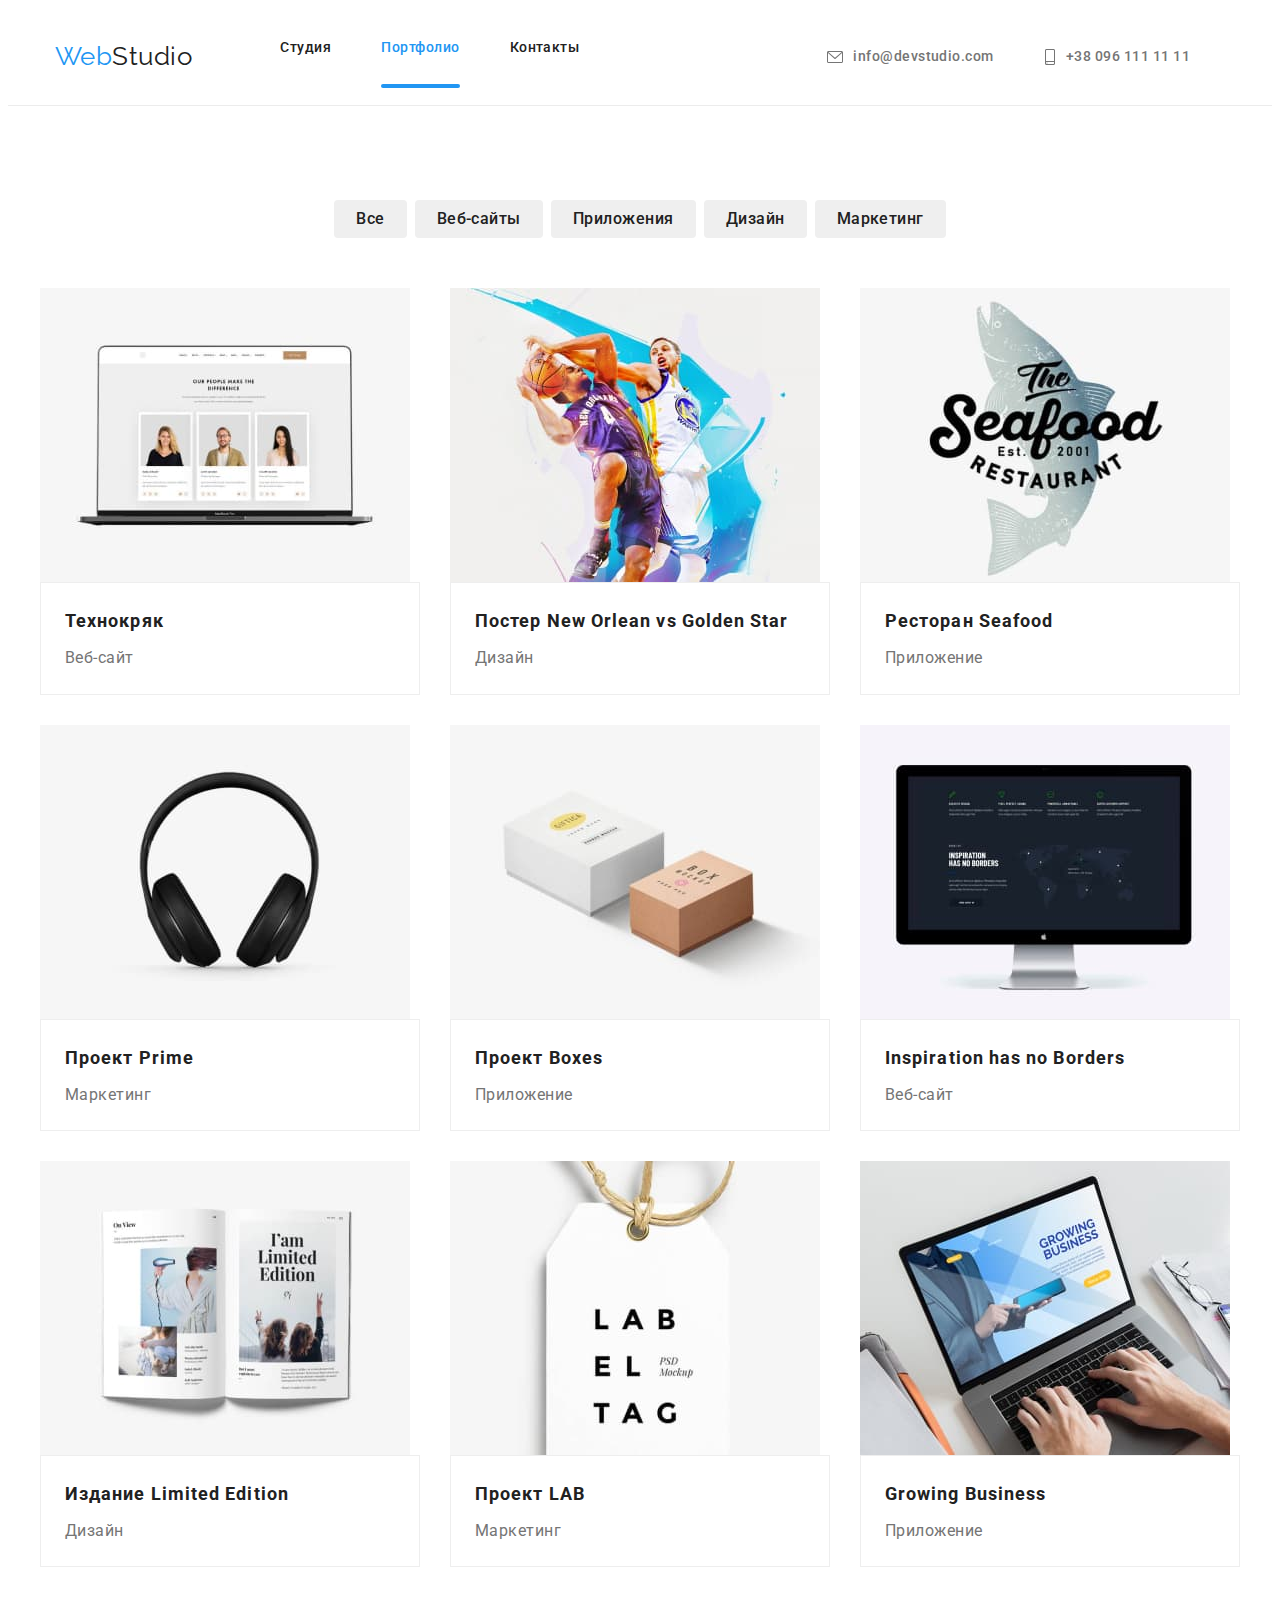
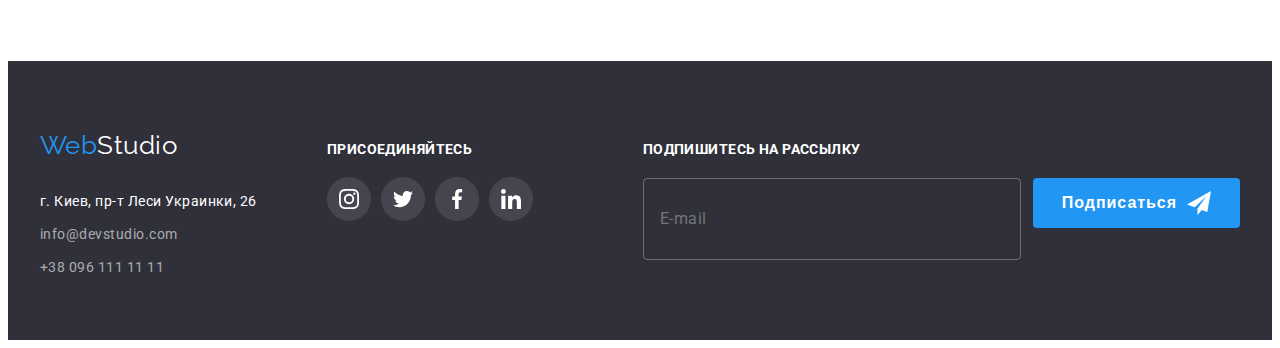
==== commit 02e1f43e: "Правки в меню" ====
--- a/portfolio.html
+++ b/portfolio.html
@@ -532,6 +532,45 @@
         </div>
       </div>
     </footer>
+    <!-- Мобильное меню -->
+
+    <div class="mobile-menu" id="mobile-menu" menu-button>
+      <ul class="mobile-menu__nav list">
+        <li class="mobile-menu__nav--item">
+          <a href="./index.html" class="mobile-menu__nav--link link nav__link--active">Студия</a>
+        </li>
+        <li class="mobile-menu__nav--item">
+          <a href="./portfolio.html" class="mobile-menu__nav--link link">Портфолио</a>
+        </li>
+        <li class="mobile-menu__nav--item">
+          <a href="" class="mobile-menu__nav--link link">Контакты</a>
+        </li>
+      </ul>
+      <ul class="mobile-menu__contacts list">
+        <li class="mobile-menu__contacts--item">
+          <a href="tel:+380961111111" class="mobile-menu__contacts--tel link">+380961111111</a>
+        </li>
+        <li class="mobile-menu__contacts--item">
+          <a href="mailto:info@devstudio.com" class="mobile-menu__contacts--email link"
+            >info@devstudio.com</a
+          >
+        </li>
+      </ul>
+      <ul class="mobile-menu__socials list">
+        <li class="mobile-menu__socials--item">
+          <a href="" class="mobile-menu__socials--link link">Instagram</a>
+        </li>
+        <li class="mobile-menu__socials--item">
+          <a href="" class="mobile-menu__socials--link link">Twitter</a>
+        </li>
+        <li class="mobile-menu__socials--item">
+          <a href="" class="mobile-menu__socials--link link">Facebook</a>
+        </li>
+        <li class="mobile-menu__socials--item">
+          <a href="" class="mobile-menu__socials--link link">LinkedIn</a>
+        </li>
+      </ul>
+    </div>
     <script src="./js/mobile-menu.js"></script>
   </body>
 </html>
--- a/css/main.min.css
+++ b/css/main.min.css
@@ -1,2 +1,2 @@
-:root{--primary-text-color: #757575;--title-text-color: #212121;--accent-color: #2196f3;--body-color: #ffffff;--color-footer: #2f303a;--transition-timing-function: cubic-bezier(0.4, 0, 0.2, 1);--transition-duration: 250ms;--header-line: #ececec}.visually-hidden{position:absolute;width:1px;height:1px;margin:-1px;border:0;padding:0;white-space:nowrap;-webkit-clip-path:inset(100%);clip-path:inset(100%);clip:rect(0 0 0 0);overflow:hidden}body{font-family:'Roboto', sans-serif;background-color:var(--body-color);color:var(--title-text-color);letter-spacing:0.03em}h1,h2,h3,h4,h5,h6,p{margin:0}.list{list-style:none;padding:0;margin:0}.link{text-decoration:none;color:inherit;text-decoration:none}img{display:block;max-width:100%;height:auto}.container{width:100%;padding-left:15px;padding-right:15px;margin-left:auto;margin-right:auto}@media screen and (min-width: 480px){.container{width:480px}}@media screen and (min-width: 768px){.container{width:768px}}@media screen and (min-width: 1200px){.container{width:1200px}}.logo{font-family:'Raleway', sans-serif;font-size:24px;line-height:1.7;color:inherit}@media screen and (min-width: 1199px){.logo{font-size:26px;line-height:1.9}}.logo-header{margin-right:88px;display:-webkit-box;display:-ms-flexbox;display:flex;padding-top:16px;padding-bottom:16px}@media screen and (min-width: 768px){.logo-header{padding-top:26px;padding-bottom:26px;padding-left:15px}}@media screen and (min-width: 1200px){.logo-header{padding-top:24px;padding-bottom:24px}}.logo-web{color:var(--accent-color)}.logo-footer{color:var(--body-color)}.model-btn{display:-webkit-box;display:-ms-flexbox;display:flex;-webkit-box-align:center;-ms-flex-align:center;align-items:center;-webkit-box-pack:center;-ms-flex-pack:center;justify-content:center;position:absolute;top:8px;right:8px;width:30px;height:30px;cursor:pointer;background:#ffffff;border:1px solid rgba(0,0,0,0.1);border-radius:50%;-webkit-transition:fill var(--transition-duration) var(--transition-timing-function);transition:fill var(--transition-duration) var(--transition-timing-function)}.model-btn:hover,.model-btn:focus{fill:var(--accent-color)}.submit-btn{display:-webkit-box;display:-ms-flexbox;display:flex;margin-left:auto;margin-right:auto;margin-top:30px;-webkit-box-pack:center;-ms-flex-pack:center;justify-content:center;-webkit-box-align:center;-ms-flex-align:center;align-items:center;text-align:center;padding:10px 16px;min-width:200px;background-color:var(--accent-color);color:var(--body-color);font-weight:700;font-size:16px;line-height:1.87;letter-spacing:0.06em;cursor:pointer;border-width:0;border-radius:4px;-webkit-box-shadow:0px,4px,4px,rgba(0,0,0,0.15);box-shadow:0px,4px,4px,rgba(0,0,0,0.15);-webkit-transition:background-color var(--transition-timing) var(--transition-function);transition:background-color var(--transition-timing) var(--transition-function)}.hero-button{margin-left:auto;margin-right:auto;border:0;background-color:var(--accent-color);font-family:'Roboto';font-weight:700;font-size:16px;line-height:1.88;-webkit-box-align:center;-ms-flex-align:center;align-items:center;text-align:center;letter-spacing:0.06em;cursor:pointer;color:var(--body-color);-webkit-box-shadow:0px,4px,4px,rgba(0,0,0,0.15);box-shadow:0px,4px,4px,rgba(0,0,0,0.15);border-radius:4px;padding:10px 32px;-webkit-transition-property:background-color;transition-property:background-color;-webkit-transition-duration:250ms;transition-duration:250ms;-webkit-transition-timing-function:cubic-bezier(0.4, 0, 0.2, 1);transition-timing-function:cubic-bezier(0.4, 0, 0.2, 1)}.hero-button:hover,.hero-button:focus{background-color:#188ce8}.footer-button{border:none;-webkit-box-shadow:0px 4px 4pxrgba 0,0,0,0.15;box-shadow:0px 4px 4pxrgba 0,0,0,0.15;border-radius:4px;font-weight:700;font-size:16px;line-height:1.88;letter-spacing:0.06em;background-color:var(--accent-color);color:var(--body-color);cursor:pointer;-webkit-transition:background-color var(--transition-duration) var(--transition-timing-function);transition:background-color var(--transition-duration) var(--transition-timing-function);min-width:200px;padding:10px 29px;height:50px;display:-webkit-box;display:-ms-flexbox;display:flex;margin-right:auto;margin-left:auto}@media screen and (min-width: 1200px){.footer-button{-ms-flex-wrap:wrap;flex-wrap:wrap;margin-left:12px}}.footer-button:hover,.footer-button:focus{background-color:#188ce8}.menu-button{display:inline-block;position:absolute;margin-left:auto;-webkit-box-pack:center;-ms-flex-pack:center;justify-content:center;-webkit-box-align:center;-ms-flex-align:center;align-items:center;top:10px;right:15px;border:none;width:40px;height:40px;color:#000000;background-color:transparent;border:none;cursor:pointer;-webkit-transition:color 250ms cubic-bezier(0.4, 0, 0.2, 1);transition:color 250ms cubic-bezier(0.4, 0, 0.2, 1)}@media screen and (min-width: 767px){.menu-button{display:none}}.menu-button .icon-close{display:none}.menu-button.is-open .icon-close{display:bloke}.menu-button.is-open .icon-menu{display:none}.command-contact__title{font-weight:500;font-size:16px;line-height:1.19;margin-bottom:10px}.command-contact__icons{fill:#afb1b8;-webkit-transition:fill var(--transition-duration) var(--transition-timing-function);transition:fill var(--transition-duration) var(--transition-timing-function)}.command-contact__list{display:-webkit-box;display:-ms-flexbox;display:flex;-webkit-box-pack:center;-ms-flex-pack:center;justify-content:center;-webkit-box-align:center;-ms-flex-align:center;align-items:center}.command-contact__link{display:-webkit-box;display:-ms-flexbox;display:flex;-webkit-box-align:center;-ms-flex-align:center;align-items:center;-webkit-box-pack:center;-ms-flex-pack:center;justify-content:center;width:44px;height:44px;background-color:var(--body-color);border-radius:50%;-webkit-transition:background-color var(--transition-duration) var(--transition-timing-function);transition:background-color var(--transition-duration) var(--transition-timing-function)}.command-contact__link:hover,.command-contact__link:focus{background-color:var(--accent-color)}.command-contact__link:hover .command-contact__icons,.command-contact__link:focus .command-contact__icons{fill:var(--body-color)}.command-contact__item:not(:last-child){margin-right:10px}textarea{resize:none}.form-title{display:block;font-weight:700;font-size:20px;line-height:1.5;text-align:center;letter-spacing:0.03em;margin-bottom:12px}@media screen and (min-width: 1200px){.form-title{line-height:1.15}}.modal-form{margin-left:auto;margin-right:auto;width:100%}.form-group{display:block;margin-bottom:10px}.form-textarea{display:block;margin-bottom:20px}.form-label{display:block;font-weight:400;font-size:12px;line-height:1.16;letter-spacing:0.01em;color:var(--primary-text-color)}.form-input{width:100%;padding:14px 14px 14px 42px;border:1px solid rgba(33,33,33,0.2);border-radius:4px;outline:transparent;-webkit-transition:border-color var(--transition-duration) var(--transition-timing-function);transition:border-color var(--transition-duration) var(--transition-timing-function);-webkit-transition:fill var(--transition-duration) var(--transition-timing-function);transition:fill var(--transition-duration) var(--transition-timing-function)}.form-input:hover,.form-input:focus,.form-input:active{border-color:var(--accent-color)}.form-input:hover+.form-icon,.form-input:focus+.form-icon,.form-input:active+.form-icon{fill:var(--accent-color)}.form-input-container{display:-webkit-box;display:-ms-flexbox;display:flex;-webkit-box-orient:vertical;-webkit-box-direction:normal;-ms-flex-direction:column;flex-direction:column;position:relative}.form-group{position:relative}.form-icon{position:absolute;bottom:14px;left:15px}.form-icon:hover,.form-icon:focus{fill:var(--accent-color)}.form-comments{display:-webkit-box;display:-ms-flexbox;display:flex;width:100%;height:120px;color:var(--caption-text-color);border:1px solid rgba(33,33,33,0.2);border-radius:4px;padding:12px 16px;outline:transparent}.form-comments:hover,.form-comments:active,.form-comments:focus{border-color:var(--accent-color)}.form-polisy-group{display:-webkit-box;display:-ms-flexbox;display:flex;font-weight:400;font-size:14px;line-height:1.71;letter-spacing:0.03em;-webkit-box-align:center;-ms-flex-align:center;align-items:center;-webkit-box-pack:center;-ms-flex-pack:center;justify-content:center;color:var(--second-text-color);cursor:pointer}.custom-checkbox{width:16px;height:15px;margin-right:8px;display:-webkit-box;display:-ms-flexbox;display:flex;-webkit-box-align:center;-ms-flex-align:center;align-items:center;-webkit-box-pack:center;-ms-flex-pack:center;justify-content:center;border-radius:2px;border:3px solid #000000;outline-offset:-2px;cursor:pointer}.custom-checkbox-icon{opacity:0;-webkit-transition:opacity var(--transition-timing) var(--transition-function),-webkit-transform var(--transition-timing) var(--transition-function);transition:opacity var(--transition-timing) var(--transition-function),-webkit-transform var(--transition-timing) var(--transition-function);transition:transform var(--transition-timing) var(--transition-function),opacity var(--transition-timing) var(--transition-function);transition:transform var(--transition-timing) var(--transition-function),opacity var(--transition-timing) var(--transition-function),-webkit-transform var(--transition-timing) var(--transition-function)}.checkbox:checked+.custom-checkbox-icon{opacity:1}.form-polisy-decs{font-weight:400;font-size:12px;line-height:1.17;letter-spacing:0.03em;color:var(--primary-text-color)}@media screen and (min-width: 1200px){.form-polisy-decs{font-size:14px;line-height:1.71}}.visually-hidden-checkbox{position:absolute;width:1px;height:1px;margin:-1px;border:0;padding:0;white-space:nowrap;-webkit-clip-path:inset(100%);clip-path:inset(100%);clip:rect(0 0 0 0);overflow:hidden}.checkbox:checked+.custom-checkbox{background-color:var(--accent-color);border-color:var(--accent-color)}.checkbox:checked+.custom-checkbox .custom-checkbox-icon{opacity:1}.custom-checkbox-icon{opacity:0;-webkit-transition:var(--transition-duration) var(--transition-timing-function);transition:var(--transition-duration) var(--transition-timing-function)}.checkbox-label-link{color:var(--accent-color)}.form-input-container:focus-within{fill:var(--accent-color);border-color:var(--accent-color)}.backdrop{position:fixed;top:0;left:0;width:100%;height:100%;opacity:1;background-color:rgba(0,0,0,0.2);-webkit-transition:opacity var(--transition-duration) var(--transition-timing-function);transition:opacity var(--transition-duration) var(--transition-timing-function)}.backdrop.is-hidden{opacity:0;pointer-events:none}.backdrop.is-hidden .model-wrapper{-webkit-transform:translate(-50%, -50%) scale(0.9);transform:translate(-50%, -50%) scale(0.9)}.model-wrapper{position:absolute;top:50%;left:50%;padding:40px;background-color:var(--body-color);-webkit-box-shadow:0px,1px,3px,rgba(0,0,0,0.12),0px,1px,1px,rgba(0,0,0,0.14),0px,2px,1px,rgba(0,0,0,0.2);box-shadow:0px,1px,3px,rgba(0,0,0,0.12),0px,1px,1px,rgba(0,0,0,0.14),0px,2px,1px,rgba(0,0,0,0.2);border-radius:4px;-webkit-transform:translate(-50%, -50%) scale(1);transform:translate(-50%, -50%) scale(1);-webkit-transition:-webkit-transform var(--transition-timing) var(--transition-function);transition:-webkit-transform var(--transition-timing) var(--transition-function);transition:transform var(--transition-timing) var(--transition-function);transition:transform var(--transition-timing) var(--transition-function), -webkit-transform var(--transition-timing) var(--transition-function)}@media screen and (max-width: 1199px){.model-wrapper{max-width:450px;max-height:609px}}@media screen and (min-width: 1200px){.model-wrapper{min-height:581px;min-width:528px}}.mobile-menu{display:-webkit-box;display:-ms-flexbox;display:flex;-webkit-box-orient:vertical;-webkit-box-direction:normal;-ms-flex-direction:column;flex-direction:column;padding-top:48px;padding-bottom:48px;padding-left:40px;position:fixed;top:0;left:0;width:100%;height:100%;max-width:767px;background-color:#ffffff;-webkit-transition:visibility 250ms cubic-bezier(0.4, 0, 0.2, 1),opacity 250ms cubic-bezier(0.4, 0, 0.2, 1);transition:visibility 250ms cubic-bezier(0.4, 0, 0.2, 1),opacity 250ms cubic-bezier(0.4, 0, 0.2, 1)}@media screen and (min-width: 768px){.mobile-menu{display:none}}.mobile-menu__contacts{margin-top:auto}.mobile-menu__nav--item:not(:last-child){margin-bottom:30px}.mobile-menu__nav--link.nav__link--active{color:var(--accent-color)}.mobile-menu__nav--link{font-weight:500;font-size:40px;line-height:1.18;letter-spacing:0.02em}.mobile-menu__nav--link.nav__link--active{color:#2196f3}.mobile-menu__contacts{margin-bottom:64px}.mobile-menu__contacts--tel{display:block;font-weight:500;font-size:34px;line-height:1.18;letter-spacing:0.02em;margin-bottom:32px;color:var(--accent-color)}.mobile-menu__contacts--email{font-weight:500;font-size:24px;line-height:1.17;letter-spacing:0.02em;color:var(--primary-text-color)}.mobile-menu__socials{display:-webkit-box;display:-ms-flexbox;display:flex;-ms-flex-wrap:wrap;flex-wrap:wrap}.mobile-menu__socials--item{position:relative}.mobile-menu__socials--item:not(:last-child){margin-right:20px}.mobile-menu__socials--link{font-weight:500;font-size:18px;line-height:1.22;letter-spacing:0.02em;color:var(--accent-color)}.mobile-menu__socials--item:not(:last-child)::after{background-color:rgba(33,33,33,0.2)}.hero{text-align:center;padding-top:118px;padding-bottom:118px;height:400px;margin-left:auto;margin-right:auto;background-color:var(--color-footer);background-image:-webkit-gradient(linear, left top, right top, from(rgba(47,48,58,0.4)), to(rgba(47,48,58,0.4))),url("../images/header-img-mob1x.jpg");background-image:linear-gradient(to right, rgba(47,48,58,0.4), rgba(47,48,58,0.4)),url("../images/header-img-mob1x.jpg");background-size:cover;background-position:center;background-repeat:no-repeat;margin-left:auto;margin-right:auto}@media screen and (min-width: 1200px){.hero{text-align:center;padding-top:200px;padding-bottom:200px;max-width:1600px;height:600px;background-image:-webkit-gradient(linear, left top, right top, from(rgba(47,48,58,0.4)), to(rgba(47,48,58,0.4))),url("../images/hero.jpg");background-image:linear-gradient(to right, rgba(47,48,58,0.4), rgba(47,48,58,0.4)),url("../images/hero.jpg")}}@media screen and (min-width: 768px){.hero{min-width:768px;background-image:-webkit-gradient(linear, left top, right top, from(rgba(47,48,58,0.4)), to(rgba(47,48,58,0.4))),url("../images/header-img-tab1x.jpg");background-image:linear-gradient(to right, rgba(47,48,58,0.4), rgba(47,48,58,0.4)),url("../images/header-img-tab1x.jpg")}}.hero__tittle{font-family:'Roboto';color:var(--body-color);font-weight:900;font-size:26px;line-height:1.62;text-transform:uppercase;letter-spacing:0.06em;margin-bottom:30px}@media screen and (min-width: 1200px){.hero__tittle{font-size:44px;line-height:1.36;text-transform:uppercase;letter-spacing:0.06em}}header{border-bottom:1px solid var(--header-line)}@media screen and (max-width: 767px){.site-nav{display:none}}@media screen and (min-width: 768px){.site-nav{-webkit-box-orient:horizontal;-webkit-box-direction:normal;-ms-flex-direction:row;flex-direction:row;display:-webkit-box;display:-ms-flexbox;display:flex;-ms-flex-wrap:wrap;flex-wrap:wrap}}.site-nav .link{display:block;padding-top:32px;padding-bottom:32px;-webkit-transition:color var(--transition-duration) var(--transition-timing-function);transition:color var(--transition-duration) var(--transition-timing-function)}.site-nav-link{position:relative;color:var(--title-text-color);font-weight:500;font-size:14px;line-height:1.14}.site-nav-link:hover,.site-nav-link:focus{color:var(--accent-color)}.site-nav-link.current::after{position:absolute;bottom:0;left:0;content:'';display:block;width:100%;height:4px;margin:0;padding:0;border-radius:2px;background-color:var(--accent-color)}.site-nav .item{margin-right:50px}.site-nav .item:last-child{margin-right:0}.nav-navigation{display:-webkit-box;display:-ms-flexbox;display:flex}.menu{display:-webkit-box;display:-ms-flexbox;display:flex}@media screen and (max-width: 767px){.nav-info{display:none}}@media screen and (min-width: 768px){.nav-info{margin-left:auto}}@media screen and (min-width: 1200px){.nav-info{display:-webkit-box;display:-ms-flexbox;display:flex}}.site-navv{color:var(--title-text-color);font-weight:500;font-size:14px;line-height:1.14}.site-navv:hover,.site-navv:focus{color:var(--accent-color)}@media screen and (min-width: 768px){.site-navv{display:-webkit-box;display:-ms-flexbox;display:flex}}@media screen and (min-width: 1200px){.site-navv{padding-top:32px;padding-bottom:32px}}.info{color:var(--primary-text-color)}@media screen and (min-width: 1200px){.info{margin-right:50px}}@media screen and (max-width: 1199px){.info{padding-top:21px}}.site-nav .link.current{color:var(--accent-color)}.studio-link{display:-webkit-box;display:-ms-flexbox;display:flex;-webkit-box-align:center;-ms-flex-align:center;align-items:center;-webkit-transition:color var(--transition-duration) var(--transition-timing-function);transition:color var(--transition-duration) var(--transition-timing-function)}.studio-list{display:-webkit-box;display:-ms-flexbox;display:flex;-webkit-box-align:center;-ms-flex-align:center;align-items:center}.studio-icon{margin-right:10px;fill:currentColor;-webkit-transition:fill var(--transition-duration) var(--transition-timing-function);transition:fill var(--transition-duration) var(--transition-timing-function)}.studio-item:hover .studio-icon,.studio-item:focus .studio-icon{fill:var(--accent-color)}.about__item{position:relative}.about__text{position:absolute;left:0;bottom:0;display:-webkit-box;display:-ms-flexbox;display:flex;-webkit-box-pack:center;-ms-flex-pack:center;justify-content:center;-webkit-box-align:center;-ms-flex-align:center;align-items:center;width:100%;height:70px;background-color:rgba(47,48,58,0.8);color:var(--body-color);font-weight:700;text-transform:uppercase;letter-spacing:0.03em;font-size:14px;line-height:1.14}.about{padding-bottom:94px}@media screen and (max-width: 1199px){.about{display:none}}.about__title{font-size:36px;line-height:1.17;text-align:center;margin-bottom:50px}.about__list{display:-webkit-box;display:-ms-flexbox;display:flex}.about__list li{margin-right:30px}.about__list li:nth-child(3n){margin-right:0}.customers{padding-bottom:60px;padding-top:60px}@media screen and (min-width: 1200px){.customers{padding-bottom:94px;padding-top:94px}}.customers-title{font-weight:700;text-align:center;letter-spacing:0.03em;color:var(--title-text-color);font-size:28px;line-height:1.18;margin-bottom:30px}@media screen and (min-width: 1200px){.customers-title{font-size:36px;line-height:1.67;margin-bottom:50px}}.customers-list{display:-webkit-box;display:-ms-flexbox;display:flex;-ms-flex-wrap:wrap;flex-wrap:wrap;margin:-15px}@media screen and (min-width: 768px){.customers-list{display:-webkit-box;display:-ms-flexbox;display:flex;-ms-flex-wrap:wrap;flex-wrap:wrap;margin:-15px}}.customers-link{display:-webkit-box;display:-ms-flexbox;display:flex;-webkit-box-align:center;-ms-flex-align:center;align-items:center;-webkit-box-pack:center;-ms-flex-pack:center;justify-content:center;height:92px;border:1px solid #afb1b8;border-radius:4px;-webkit-transition:color var(--transition-duration) var(--transition-timing-function),border-color var(--transition-duration) var(--transition-timing-function);transition:color var(--transition-duration) var(--transition-timing-function),border-color var(--transition-duration) var(--transition-timing-function)}.customers-link:hover,.customers-link:focus{border-color:var(--accent-color)}.customers-item{width:210px;-ms-flex-preferred-size:calc((100% - 4 * 15px) / 2);flex-basis:calc((100% - 4 * 15px) / 2);margin:15px}@media screen and (max-width: 1199px){.customers-item:not(:last-child) :not(:last-child){margin-bottom:15px}}@media screen and (min-width: 768px){.customers-item{width:226px;-ms-flex-preferred-size:calc((100% - 6 * 15px) / 3);flex-basis:calc((100% - 6 * 15px) / 3);margin:15px}}@media screen and (min-width: 1200px){.customers-item{width:170px;-ms-flex-preferred-size:calc((100% - 12 * 15px) / 6);flex-basis:calc((100% - 12 * 15px) / 6);margin:15px}}.customers-icons{fill:#afb1b8;-webkit-transition:fill var(--transition-duration) var(--transition-timing-function);transition:fill var(--transition-duration) var(--transition-timing-function)}.customers-link:hover .customers-icons,.customers-link:focus .customers-icons{fill:var(--accent-color)}.section-privilege p,.team p{color:var(--primary-text-color)}.section-privilege{padding-top:60px;padding-bottom:60px}@media screen and (min-width: 1200px){.section-privilege{padding-top:94px;padding-bottom:94px}}.section-privilege__tittle{font-size:14px;line-height:1.14;margin-bottom:10px;margin-top:30px;text-align:center}@media screen and (min-width: 768px){.section-privilege__tittle{text-align:left}}.section-privilege p{font-size:14px;line-height:1.71;text-align:center}@media screen and (min-width: 768px){.section-privilege p{text-align:left}}.section-privilege__div{height:120px;background-color:#f5f4fa;display:-webkit-box;display:-ms-flexbox;display:flex;-webkit-box-pack:center;-ms-flex-pack:center;justify-content:center;-webkit-box-align:center;-ms-flex-align:center;align-items:center}.section-privilege__icon{background-repeat:no-repeat;background-position:center;border-radius:4px}@media screen and (min-width: 768px){.section-privilege__list{display:-webkit-box;display:-ms-flexbox;display:flex;-ms-flex-wrap:wrap;flex-wrap:wrap;margin:-15px}}@media screen and (min-width: 1200px){.section-privilege__list{display:-webkit-box;display:-ms-flexbox;display:flex}}@media screen and (max-width: 1199px){.benefits__item:not(:last-child){margin-bottom:30px}}@media screen and (min-width: 768px){.benefits__item{width:calc((100% - 4 * 15px) / 2);margin:15px}}@media screen and (min-width: 1200px){.benefits__item{width:calc((100% - 8 * 15px) / 4);margin:15px}}.container__title{margin-bottom:30px}@media screen and (min-width: 1200px){.container__title{margin-bottom:50px}}.team{background:#f5f4fa;padding-bottom:60px;padding-top:60px}@media screen and (min-width: 1200px){.team{padding-top:94px;padding-bottom:94px}}@media screen and (min-width: 768px){.team-list{display:-webkit-box;display:-ms-flexbox;display:flex;-ms-flex-wrap:wrap;flex-wrap:wrap}}.team-list__li{background-color:var(--body-color);-webkit-box-shadow:0px 1px 3px rgba(0,0,0,0.12),0px 1px 1px rgba(0,0,0,0.14),0px 2px 1px rgba(0,0,0,0.2);box-shadow:0px 1px 3px rgba(0,0,0,0.12),0px 1px 1px rgba(0,0,0,0.14),0px 2px 1px rgba(0,0,0,0.2);border-radius:0 0 4px 4px;width:100%}@media screen and (max-width: 767px){.team-list__li:not(:last-child){margin-bottom:30px}}@media screen and (min-width: 480px){.team-list__li{width:450px}}@media screen and (min-width: 768px){.team-list__li{width:354px}}@media screen and (min-width: 1200px){.team-list__li{width:270px}.team-list__li:not(:last-child){margin-right:30px}}@media screen and (min-width: 768px) and (max-width: 1199px){.team-list__li:nth-child(2n+1){margin-right:30px}.team-list__li:nth-child(-n+2){margin-bottom:30px}}.container__title{font-size:28px;line-height:1.17;text-align:center}@media screen and (min-width: 1200px){.container__title{font-size:36px;line-height:1.7;text-align:center}}.command-contact{padding-top:30px;padding-bottom:30px;text-align:center}.command-contact__text{margin-bottom:16px;line-height:1.19}@media screen and (min-width: 1200px){.team-list{-ms-flex-wrap:wrap;flex-wrap:wrap;display:-webkit-box;display:-ms-flexbox;display:flex;margin:-15px}}.portfolio{padding-top:64px;padding-bottom:64px}@media screen and (min-width: 1200px){.portfolio{padding-top:94px;padding-bottom:94px}}.portfolio-buttons{color:var(--title-text-color);cursor:pointer;font-family:'Roboto';font-weight:500;font-size:16px;line-height:1.63;letter-spacing:0.03em;border:0;border-radius:4px;padding:6px 22px;-webkit-transition:background-color var(--transition-duration) var(--transition-timing-function),color var(--transition-duration) var(--transition-timing-function),-webkit-box-shadow var(--transition-duration) var(--transition-timing-function);transition:background-color var(--transition-duration) var(--transition-timing-function),color var(--transition-duration) var(--transition-timing-function),-webkit-box-shadow var(--transition-duration) var(--transition-timing-function);transition:box-shadow var(--transition-duration) var(--transition-timing-function),background-color var(--transition-duration) var(--transition-timing-function),color var(--transition-duration) var(--transition-timing-function);transition:box-shadow var(--transition-duration) var(--transition-timing-function),background-color var(--transition-duration) var(--transition-timing-function),color var(--transition-duration) var(--transition-timing-function),-webkit-box-shadow var(--transition-duration) var(--transition-timing-function)}.portfolio-buttons:hover,.portfolio-buttons:focus{background:var(--accent-color);color:var(--body-color);-webkit-box-shadow:0px 3px 1px rgba(0,0,0,0.1),0px 1px 2px rgba(0,0,0,0.08),0px 2px 2px rgba(0,0,0,0.12);box-shadow:0px 3px 1px rgba(0,0,0,0.1),0px 1px 2px rgba(0,0,0,0.08),0px 2px 2px rgba(0,0,0,0.12)}.portfolio-title{font-size:18px;line-height:2;letter-spacing:0.06em;margin-bottom:4px}.portfolio-menu{margin-bottom:40px}@media screen and (min-width: 768px){.portfolio-menu{display:-webkit-box;display:-ms-flexbox;display:flex;-webkit-box-pack:center;-ms-flex-pack:center;justify-content:center;-ms-flex-wrap:wrap;flex-wrap:wrap;margin-bottom:30px}}@media screen and (min-width: 1200px){.portfolio-menu{display:-webkit-box;display:-ms-flexbox;display:flex;-ms-flex-wrap:wrap;flex-wrap:wrap;margin-bottom:50px}}.filter-list__item{margin-right:8px;margin-bottom:15px;-webkit-box-pack:center;-ms-flex-pack:center;justify-content:center;display:inline-block}@media screen and (min-width: 1200px){.filter-list__item{margin-bottom:0}}.filter-list__item:last-child{margin-right:0}.portfolio-thumb{position:relative;overflow:hidden}.portfolio-thumb::before{display:inline-block;position:absolute;content:'';top:0;left:0;width:100%;height:100%;background-color:rgba(33,150,243,0.9);-webkit-transform:translateY(100%);transform:translateY(100%);-webkit-transition:-webkit-transform 250ms cubic-bezier(0.4, 0, 0.2, 1);transition:-webkit-transform 250ms cubic-bezier(0.4, 0, 0.2, 1);transition:transform 250ms cubic-bezier(0.4, 0, 0.2, 1);transition:transform 250ms cubic-bezier(0.4, 0, 0.2, 1), -webkit-transform 250ms cubic-bezier(0.4, 0, 0.2, 1)}.portfolio-item:hover .image-text-overlay,.portfolio-item:focus .image-text-overlay{-webkit-transform:translate(0, -100%);transform:translate(0, -100%)}.image-text-overlay{position:absolute;width:100%;height:100%;padding:63px 24px;color:var(--body-color);background:rgba(33,150,243,0.9);font-size:18px;line-height:1.56;letter-spacing:0.03em;-webkit-transition:-webkit-transform var(--transition-duration) var(--transition-timing-function);transition:-webkit-transform var(--transition-duration) var(--transition-timing-function);transition:transform var(--transition-duration) var(--transition-timing-function);transition:transform var(--transition-duration) var(--transition-timing-function), -webkit-transform var(--transition-duration) var(--transition-timing-function)}.portfolio-link:hover,.portfolio-link:focus{-webkit-box-shadow:0px 1px 1px rgba(0,0,0,0.12),0px 4px 4px rgba(0,0,0,0.06),1px 4px 6px rgba(0,0,0,0.16);box-shadow:0px 1px 1px rgba(0,0,0,0.12),0px 4px 4px rgba(0,0,0,0.06),1px 4px 6px rgba(0,0,0,0.16)}.portfolio-link{display:block;-webkit-transition:border-radius 250ms cubic-bezier(0.4, 0, 0.2, 1);transition:border-radius 250ms cubic-bezier(0.4, 0, 0.2, 1)}@media screen and (min-width: 768px){.portfolio-link{height:100%;display:-webkit-box;display:-ms-flexbox;display:flex;-webkit-box-orient:vertical;-webkit-box-direction:normal;-ms-flex-direction:column;flex-direction:column}}.portfolio-about{padding-top:20px;padding-bottom:20px;border:1px solid #eeeeee;padding-left:24px;padding-right:24px}@media screen and (min-width: 768px){.portfolio-about{-webkit-box-flex:1;-ms-flex-positive:1;flex-grow:1}}.portfolio-list .list-about{color:var(--primary-text-color)}.list-about{font-size:16px;line-height:1.88}@media screen and (min-width: 768px){.portfolio-list{display:-webkit-box;display:-ms-flexbox;display:flex;-ms-flex-wrap:wrap;flex-wrap:wrap;margin:-15px}}.portfolio-list li{margin-bottom:30px}@media screen and (min-width: 768px){.portfolio-list li{-ms-flex-preferred-size:calc((100% - 4 * 15px) / 2);flex-basis:calc((100% - 4 * 15px) / 2);margin:15px}}@media screen and (min-width: 1200px){.portfolio-list li{-ms-flex-preferred-size:calc((100% - 6 * 15px) / 3);flex-basis:calc((100% - 6 * 15px) / 3);margin:15px}}.footer{background-color:var(--color-footer);padding-top:60px;padding-bottom:60px}.footer .logo.link{display:block;margin-bottom:20px}@media screen and (max-width: 1199px){.footer .logo.link{-webkit-box-pack:center;-ms-flex-pack:center;justify-content:center;text-align:center}}@media screen and (min-width: 1200px){.container-footer-first{display:-webkit-box;display:-ms-flexbox;display:flex;-webkit-box-align:baseline;-ms-flex-align:baseline;align-items:baseline}}.footer-list .address{color:var(--body-color);-webkit-transition:color var(--transition-duration) var(--transition-timing-function);transition:color var(--transition-duration) var(--transition-timing-function)}.footer-list .nav{color:rgba(255,255,255,0.6)}.footer-list{font-size:14px;line-height:1.71}.footer:hover,.footer:focus,.footer-list .address:hover,.footer-list .address:focus,.footer-list .nav:hover,.footer-list .nav:focus{color:var(--accent-color)}address{font-style:normal;-webkit-transition:color var(--transition-duration) var(--transition-timing-function);transition:color var(--transition-duration) var(--transition-timing-function)}.footer-mailo{-webkit-box-pack:center;-ms-flex-pack:center;justify-content:center;text-align:center;margin-bottom:8px}@media screen and (min-width: 1200px){.footer-mailo{margin-bottom:9px;-webkit-box-pack:start;-ms-flex-pack:start;justify-content:flex-start;text-align:start}}@media screen and (max-width: 1199px){.footer-title-div{-ms-flex-pack:distribute;justify-content:space-around;text-align:center}}.footer-mailo .nav.link{-webkit-transition:color var(--transition-duration) var(--transition-timing-function);transition:color var(--transition-duration) var(--transition-timing-function)}.footer-address{-webkit-box-pack:center;-ms-flex-pack:center;justify-content:center;text-align:center;margin-bottom:8px}@media screen and (min-width: 1200px){.footer-address{margin-bottom:9px;-webkit-box-pack:start;-ms-flex-pack:start;justify-content:flex-start;text-align:start}}.footer-title{font-weight:700;line-height:16px;letter-spacing:0.03em;text-transform:uppercase;color:#ffffff;font-size:14px}.footer-title-div{display:block}.footer-socials-list{display:-webkit-box;display:-ms-flexbox;display:flex;-webkit-box-pack:center;-ms-flex-pack:center;justify-content:center;-webkit-box-align:center;-ms-flex-align:center;align-items:center}.footer-socials-link{display:-webkit-box;display:-ms-flexbox;display:flex;-webkit-box-align:center;-ms-flex-align:center;align-items:center;-webkit-box-pack:center;-ms-flex-pack:center;justify-content:center;width:44px;height:44px;background-color:rgba(255,255,255,0.1);border-radius:50%;-webkit-transition:background-color var(--transition-duration) var(--transition-timing-function);transition:background-color var(--transition-duration) var(--transition-timing-function)}.footer-socials-link:hover,.footer-socials-link:focus{background-color:var(--accent-color)}.footer-socials-icons{fill:var(--body-color)}.footer-title{margin-bottom:20px}.footer-socials-item:not(:last-child){margin-right:10px}.address-main{display:block;-webkit-box-align:center;-ms-flex-align:center;align-items:center;-webkit-box-align:baseline;-ms-flex-align:baseline;align-items:baseline;margin-bottom:60px}@media screen and (min-width: 768px){.address-main{display:-webkit-box;display:-ms-flexbox;display:flex;-ms-flex-pack:distribute;justify-content:space-around}}@media screen and (min-width: 1200px){.address-main{-ms-flex-wrap:wrap;flex-wrap:wrap;margin-bottom:0}}.footer-first{margin-bottom:60px}@media screen and (min-width: 768px){.footer-first{-webkit-box-pack:justify;-ms-flex-pack:justify;justify-content:space-between;margin-bottom:0}}@media screen and (min-width: 768px) and (min-width: 1200px){.footer-first{margin-right:70px}}.footer-subscribe-container{-webkit-box-orient:vertical;-webkit-box-direction:normal;-ms-flex-direction:column;flex-direction:column;-webkit-box-align:center;-ms-flex-align:center;align-items:center}@media screen and (min-width: 768px){.footer-subscribe-container{display:-webkit-box;display:-ms-flexbox;display:flex;-webkit-box-align:center;-ms-flex-align:center;align-items:center}}@media screen and (min-width: 1200px){.footer-subscribe-container{-webkit-box-orient:vertical;-webkit-box-direction:normal;-ms-flex-direction:column;flex-direction:column;-webkit-box-align:start;-ms-flex-align:start;align-items:flex-start;margin-left:auto}}.footer-subscribe-caption{margin-bottom:20px;color:var(--body-color);font-family:'Roboto';font-style:normal;font-weight:700;font-size:14px;line-height:1.14;letter-spacing:0.03em;text-transform:uppercase}@media screen and (max-width: 1199px){.footer-subscribe-caption{-webkit-box-pack:center;-ms-flex-pack:center;justify-content:center;text-align:center}}.hidden-caption{position:absolute;white-space:nowrap;width:1px;height:1px;overflow:hidden;border:0;padding:0;clip:rect(0 0 0 0);-webkit-clip-path:inset(50%);clip-path:inset(50%);margin:-1px}.subscribe-form{-webkit-box-pack:center;-ms-flex-pack:center;justify-content:center;text-align:center}@media screen and (max-width: 767px){.subscribe-form{display:-webkit-box;display:-ms-flexbox;display:flex;-webkit-box-orient:vertical;-webkit-box-direction:normal;-ms-flex-direction:column;flex-direction:column}}@media screen and (min-width: 1200px){.subscribe-form{display:-webkit-box;display:-ms-flexbox;display:flex}}.subscribe-form-email{outline:transparent;height:50px;padding-top:15px;padding-bottom:15px;padding-left:16px;border:1px solid rgba(255,255,255,0.3);border-radius:4px;font-family:'Roboto';font-style:normal;font-weight:400;font-size:16px;line-height:1.25;-webkit-box-align:center;-ms-flex-align:center;align-items:center;letter-spacing:0.03em;color:rgba(255,255,255,0.6);background-color:transparent;margin-bottom:20px;-webkit-box-pack:center;-ms-flex-pack:center;justify-content:center;align-items:center;-webkit-transition:border-color var(--transition-duration) var(--transition-timing-function);transition:border-color var(--transition-duration) var(--transition-timing-function)}@media screen and (min-width: 768px){.subscribe-form-email{width:450px}}@media screen and (min-width: 1200px){.subscribe-form-email{width:358px;margin-bottom:0}}.subscribe-form-email:hover,.subscribe-form-email:focus{border-color:var(--accent-color);outline:0}.footer-button-content{display:-webkit-box;display:-ms-flexbox;display:flex;-webkit-box-pack:center;-ms-flex-pack:center;justify-content:center;-webkit-box-align:center;-ms-flex-align:center;align-items:center}.footer-button-icon{margin-left:10px}
+:root{--primary-text-color: #757575;--title-text-color: #212121;--accent-color: #2196f3;--body-color: #ffffff;--color-footer: #2f303a;--transition-timing-function: cubic-bezier(0.4, 0, 0.2, 1);--transition-duration: 250ms;--header-line: #ececec}.visually-hidden{position:absolute;width:1px;height:1px;margin:-1px;border:0;padding:0;white-space:nowrap;-webkit-clip-path:inset(100%);clip-path:inset(100%);clip:rect(0 0 0 0);overflow:hidden}body{font-family:'Roboto', sans-serif;background-color:var(--body-color);color:var(--title-text-color);letter-spacing:0.03em}h1,h2,h3,h4,h5,h6,p{margin:0}.list{list-style:none;padding:0;margin:0}.link{text-decoration:none;color:inherit;text-decoration:none}img{display:block;max-width:100%;height:auto}.container{width:100%;padding-left:15px;padding-right:15px;margin-left:auto;margin-right:auto}@media screen and (min-width: 480px){.container{width:480px}}@media screen and (min-width: 768px){.container{width:768px}}@media screen and (min-width: 1200px){.container{width:1200px}}.logo{font-family:'Raleway', sans-serif;font-size:24px;line-height:1.7;color:inherit}@media screen and (min-width: 1199px){.logo{font-size:26px;line-height:1.9}}.logo-header{margin-right:88px;display:-webkit-box;display:-ms-flexbox;display:flex;padding-top:16px;padding-bottom:16px}@media screen and (min-width: 768px){.logo-header{padding-top:26px;padding-bottom:26px;padding-left:15px}}@media screen and (min-width: 1200px){.logo-header{padding-top:24px;padding-bottom:24px}}.logo-web{color:var(--accent-color)}.logo-footer{color:var(--body-color)}.model-btn{display:-webkit-box;display:-ms-flexbox;display:flex;-webkit-box-align:center;-ms-flex-align:center;align-items:center;-webkit-box-pack:center;-ms-flex-pack:center;justify-content:center;position:absolute;top:8px;right:8px;width:30px;height:30px;cursor:pointer;background:#ffffff;border:1px solid rgba(0,0,0,0.1);border-radius:50%;-webkit-transition:fill var(--transition-duration) var(--transition-timing-function);transition:fill var(--transition-duration) var(--transition-timing-function)}.model-btn:hover,.model-btn:focus{fill:var(--accent-color)}.submit-btn{display:-webkit-box;display:-ms-flexbox;display:flex;margin-left:auto;margin-right:auto;margin-top:30px;-webkit-box-pack:center;-ms-flex-pack:center;justify-content:center;-webkit-box-align:center;-ms-flex-align:center;align-items:center;text-align:center;padding:10px 16px;min-width:200px;background-color:var(--accent-color);color:var(--body-color);font-weight:700;font-size:16px;line-height:1.87;letter-spacing:0.06em;cursor:pointer;border-width:0;border-radius:4px;-webkit-box-shadow:0px,4px,4px,rgba(0,0,0,0.15);box-shadow:0px,4px,4px,rgba(0,0,0,0.15);-webkit-transition:background-color var(--transition-timing) var(--transition-function);transition:background-color var(--transition-timing) var(--transition-function)}.hero-button{margin-left:auto;margin-right:auto;border:0;background-color:var(--accent-color);font-family:'Roboto';font-weight:700;font-size:16px;line-height:1.88;-webkit-box-align:center;-ms-flex-align:center;align-items:center;text-align:center;letter-spacing:0.06em;cursor:pointer;color:var(--body-color);-webkit-box-shadow:0px,4px,4px,rgba(0,0,0,0.15);box-shadow:0px,4px,4px,rgba(0,0,0,0.15);border-radius:4px;padding:10px 32px;-webkit-transition-property:background-color;transition-property:background-color;-webkit-transition-duration:250ms;transition-duration:250ms;-webkit-transition-timing-function:cubic-bezier(0.4, 0, 0.2, 1);transition-timing-function:cubic-bezier(0.4, 0, 0.2, 1)}.hero-button:hover,.hero-button:focus{background-color:#188ce8}.footer-button{border:none;-webkit-box-shadow:0px 4px 4pxrgba 0,0,0,0.15;box-shadow:0px 4px 4pxrgba 0,0,0,0.15;border-radius:4px;font-weight:700;font-size:16px;line-height:1.88;letter-spacing:0.06em;background-color:var(--accent-color);color:var(--body-color);cursor:pointer;-webkit-transition:background-color var(--transition-duration) var(--transition-timing-function);transition:background-color var(--transition-duration) var(--transition-timing-function);min-width:200px;padding:10px 29px;height:50px;display:-webkit-box;display:-ms-flexbox;display:flex;margin-right:auto;margin-left:auto}@media screen and (min-width: 1200px){.footer-button{-ms-flex-wrap:wrap;flex-wrap:wrap;margin-left:12px}}.footer-button:hover,.footer-button:focus{background-color:#188ce8}.menu-button{display:inline-block;position:absolute;margin-left:auto;-webkit-box-pack:center;-ms-flex-pack:center;justify-content:center;-webkit-box-align:center;-ms-flex-align:center;align-items:center;top:10px;right:15px;border:none;width:40px;height:40px;color:#000000;background-color:transparent;border:none;cursor:pointer;-webkit-transition:color 250ms cubic-bezier(0.4, 0, 0.2, 1);transition:color 250ms cubic-bezier(0.4, 0, 0.2, 1)}@media screen and (min-width: 767px){.menu-button{display:none}}.menu-button .icon-close{display:none}.menu-button.is-open .icon-close{display:block}.menu-button.is-open .icon-menu{display:none}.command-contact__title{font-weight:500;font-size:16px;line-height:1.19;margin-bottom:10px}.command-contact__icons{fill:#afb1b8;-webkit-transition:fill var(--transition-duration) var(--transition-timing-function);transition:fill var(--transition-duration) var(--transition-timing-function)}.command-contact__list{display:-webkit-box;display:-ms-flexbox;display:flex;-webkit-box-pack:center;-ms-flex-pack:center;justify-content:center;-webkit-box-align:center;-ms-flex-align:center;align-items:center}.command-contact__link{display:-webkit-box;display:-ms-flexbox;display:flex;-webkit-box-align:center;-ms-flex-align:center;align-items:center;-webkit-box-pack:center;-ms-flex-pack:center;justify-content:center;width:44px;height:44px;background-color:var(--body-color);border-radius:50%;-webkit-transition:background-color var(--transition-duration) var(--transition-timing-function);transition:background-color var(--transition-duration) var(--transition-timing-function)}.command-contact__link:hover,.command-contact__link:focus{background-color:var(--accent-color)}.command-contact__link:hover .command-contact__icons,.command-contact__link:focus .command-contact__icons{fill:var(--body-color)}.command-contact__item:not(:last-child){margin-right:10px}textarea{resize:none}.form-title{display:block;font-weight:700;font-size:20px;line-height:1.5;text-align:center;letter-spacing:0.03em;margin-bottom:12px}@media screen and (min-width: 1200px){.form-title{line-height:1.15}}.modal-form{margin-left:auto;margin-right:auto;width:100%}.form-group{display:block;margin-bottom:10px}.form-textarea{display:block;margin-bottom:20px}.form-label{display:block;font-weight:400;font-size:12px;line-height:1.16;letter-spacing:0.01em;color:var(--primary-text-color)}.form-input{width:100%;padding:14px 14px 14px 42px;border:1px solid rgba(33,33,33,0.2);border-radius:4px;outline:transparent;-webkit-transition:border-color var(--transition-duration) var(--transition-timing-function);transition:border-color var(--transition-duration) var(--transition-timing-function);-webkit-transition:fill var(--transition-duration) var(--transition-timing-function);transition:fill var(--transition-duration) var(--transition-timing-function)}.form-input:hover,.form-input:focus,.form-input:active{border-color:var(--accent-color)}.form-input:hover+.form-icon,.form-input:focus+.form-icon,.form-input:active+.form-icon{fill:var(--accent-color)}.form-input-container{display:-webkit-box;display:-ms-flexbox;display:flex;-webkit-box-orient:vertical;-webkit-box-direction:normal;-ms-flex-direction:column;flex-direction:column;position:relative}.form-group{position:relative}.form-icon{position:absolute;bottom:14px;left:15px}.form-icon:hover,.form-icon:focus{fill:var(--accent-color)}.form-comments{display:-webkit-box;display:-ms-flexbox;display:flex;width:100%;height:120px;color:var(--caption-text-color);border:1px solid rgba(33,33,33,0.2);border-radius:4px;padding:12px 16px;outline:transparent}.form-comments:hover,.form-comments:active,.form-comments:focus{border-color:var(--accent-color)}.form-polisy-group{display:-webkit-box;display:-ms-flexbox;display:flex;font-weight:400;font-size:14px;line-height:1.71;letter-spacing:0.03em;-webkit-box-align:center;-ms-flex-align:center;align-items:center;-webkit-box-pack:center;-ms-flex-pack:center;justify-content:center;color:var(--second-text-color);cursor:pointer}.custom-checkbox{width:16px;height:15px;margin-right:8px;display:-webkit-box;display:-ms-flexbox;display:flex;-webkit-box-align:center;-ms-flex-align:center;align-items:center;-webkit-box-pack:center;-ms-flex-pack:center;justify-content:center;border-radius:2px;border:3px solid #000000;outline-offset:-2px;cursor:pointer}.custom-checkbox-icon{opacity:0;-webkit-transition:opacity var(--transition-timing) var(--transition-function),-webkit-transform var(--transition-timing) var(--transition-function);transition:opacity var(--transition-timing) var(--transition-function),-webkit-transform var(--transition-timing) var(--transition-function);transition:transform var(--transition-timing) var(--transition-function),opacity var(--transition-timing) var(--transition-function);transition:transform var(--transition-timing) var(--transition-function),opacity var(--transition-timing) var(--transition-function),-webkit-transform var(--transition-timing) var(--transition-function)}.checkbox:checked+.custom-checkbox-icon{opacity:1}.form-polisy-decs{font-weight:400;font-size:12px;line-height:1.17;letter-spacing:0.03em;color:var(--primary-text-color)}@media screen and (min-width: 1200px){.form-polisy-decs{font-size:14px;line-height:1.71}}.visually-hidden-checkbox{position:absolute;width:1px;height:1px;margin:-1px;border:0;padding:0;white-space:nowrap;-webkit-clip-path:inset(100%);clip-path:inset(100%);clip:rect(0 0 0 0);overflow:hidden}.checkbox:checked+.custom-checkbox{background-color:var(--accent-color);border-color:var(--accent-color)}.checkbox:checked+.custom-checkbox .custom-checkbox-icon{opacity:1}.custom-checkbox-icon{opacity:0;-webkit-transition:var(--transition-duration) var(--transition-timing-function);transition:var(--transition-duration) var(--transition-timing-function)}.checkbox-label-link{color:var(--accent-color)}.form-input-container:focus-within{fill:var(--accent-color);border-color:var(--accent-color)}.backdrop{position:fixed;top:0;left:0;width:100%;height:100%;opacity:1;background-color:rgba(0,0,0,0.2);-webkit-transition:opacity var(--transition-duration) var(--transition-timing-function);transition:opacity var(--transition-duration) var(--transition-timing-function)}.backdrop.is-hidden{opacity:0;pointer-events:none}.backdrop.is-hidden .model-wrapper{-webkit-transform:translate(-50%, -50%) scale(0.9);transform:translate(-50%, -50%) scale(0.9)}.model-wrapper{position:absolute;top:50%;left:50%;padding:40px;background-color:var(--body-color);-webkit-box-shadow:0px,1px,3px,rgba(0,0,0,0.12),0px,1px,1px,rgba(0,0,0,0.14),0px,2px,1px,rgba(0,0,0,0.2);box-shadow:0px,1px,3px,rgba(0,0,0,0.12),0px,1px,1px,rgba(0,0,0,0.14),0px,2px,1px,rgba(0,0,0,0.2);border-radius:4px;-webkit-transform:translate(-50%, -50%) scale(1);transform:translate(-50%, -50%) scale(1);-webkit-transition:-webkit-transform var(--transition-timing) var(--transition-function);transition:-webkit-transform var(--transition-timing) var(--transition-function);transition:transform var(--transition-timing) var(--transition-function);transition:transform var(--transition-timing) var(--transition-function), -webkit-transform var(--transition-timing) var(--transition-function)}@media screen and (max-width: 1199px){.model-wrapper{max-width:450px;max-height:609px}}@media screen and (min-width: 1200px){.model-wrapper{min-height:581px;min-width:528px}}.mobile-menu{display:-webkit-box;display:-ms-flexbox;display:flex;-webkit-box-orient:vertical;-webkit-box-direction:normal;-ms-flex-direction:column;flex-direction:column;padding-top:48px;padding-bottom:48px;padding-left:40px;position:fixed;top:0;left:0;width:100%;height:100%;max-width:767px;background-color:#ffffff;-webkit-transition:visibility 250ms cubic-bezier(0.4, 0, 0.2, 1),opacity 250ms cubic-bezier(0.4, 0, 0.2, 1);transition:visibility 250ms cubic-bezier(0.4, 0, 0.2, 1),opacity 250ms cubic-bezier(0.4, 0, 0.2, 1)}@media screen and (min-width: 768px){.mobile-menu{display:none}}.mobile-menu__contacts{margin-top:auto}.mobile-menu__nav--item:not(:last-child){margin-bottom:30px}.mobile-menu__nav--link.nav__link--active{color:var(--accent-color)}.mobile-menu__nav--link{font-weight:500;font-size:40px;line-height:1.18;letter-spacing:0.02em}.mobile-menu__nav--link.nav__link--active{color:#2196f3}.mobile-menu__contacts{margin-bottom:64px}.mobile-menu__contacts--tel{display:block;font-weight:500;font-size:34px;line-height:1.18;letter-spacing:0.02em;margin-bottom:32px;color:var(--accent-color)}.mobile-menu__contacts--email{font-weight:500;font-size:24px;line-height:1.17;letter-spacing:0.02em;color:var(--primary-text-color)}.mobile-menu__socials{display:-webkit-box;display:-ms-flexbox;display:flex;-ms-flex-wrap:wrap;flex-wrap:wrap}.mobile-menu__socials--item{position:relative}.mobile-menu__socials--item:not(:last-child){margin-right:20px}.mobile-menu__socials--link{font-weight:500;font-size:18px;line-height:1.22;letter-spacing:0.02em;color:var(--accent-color)}.mobile-menu__socials--item:not(:last-child)::after{background-color:rgba(33,33,33,0.2)}.hero{text-align:center;padding-top:118px;padding-bottom:118px;height:400px;margin-left:auto;margin-right:auto;background-color:var(--color-footer);background-image:-webkit-gradient(linear, left top, right top, from(rgba(47,48,58,0.4)), to(rgba(47,48,58,0.4))),url("../images/header-img-mob1x.jpg");background-image:linear-gradient(to right, rgba(47,48,58,0.4), rgba(47,48,58,0.4)),url("../images/header-img-mob1x.jpg");background-size:cover;background-position:center;background-repeat:no-repeat;margin-left:auto;margin-right:auto}@media screen and (min-width: 1200px){.hero{text-align:center;padding-top:200px;padding-bottom:200px;max-width:1600px;height:600px;background-image:-webkit-gradient(linear, left top, right top, from(rgba(47,48,58,0.4)), to(rgba(47,48,58,0.4))),url("../images/hero.jpg");background-image:linear-gradient(to right, rgba(47,48,58,0.4), rgba(47,48,58,0.4)),url("../images/hero.jpg")}}@media screen and (min-width: 768px){.hero{min-width:768px;background-image:-webkit-gradient(linear, left top, right top, from(rgba(47,48,58,0.4)), to(rgba(47,48,58,0.4))),url("../images/header-img-tab1x.jpg");background-image:linear-gradient(to right, rgba(47,48,58,0.4), rgba(47,48,58,0.4)),url("../images/header-img-tab1x.jpg")}}.hero__tittle{font-family:'Roboto';color:var(--body-color);font-weight:900;font-size:26px;line-height:1.62;text-transform:uppercase;letter-spacing:0.06em;margin-bottom:30px}@media screen and (min-width: 1200px){.hero__tittle{font-size:44px;line-height:1.36;text-transform:uppercase;letter-spacing:0.06em}}header{border-bottom:1px solid var(--header-line)}@media screen and (max-width: 767px){.site-nav{display:none}}@media screen and (min-width: 768px){.site-nav{-webkit-box-orient:horizontal;-webkit-box-direction:normal;-ms-flex-direction:row;flex-direction:row;display:-webkit-box;display:-ms-flexbox;display:flex;-ms-flex-wrap:wrap;flex-wrap:wrap}}.site-nav .link{display:block;padding-top:32px;padding-bottom:32px;-webkit-transition:color var(--transition-duration) var(--transition-timing-function);transition:color var(--transition-duration) var(--transition-timing-function)}.site-nav-link{position:relative;color:var(--title-text-color);font-weight:500;font-size:14px;line-height:1.14}.site-nav-link:hover,.site-nav-link:focus{color:var(--accent-color)}.site-nav-link.current::after{position:absolute;bottom:0;left:0;content:'';display:block;width:100%;height:4px;margin:0;padding:0;border-radius:2px;background-color:var(--accent-color)}.site-nav .item{margin-right:50px}.site-nav .item:last-child{margin-right:0}.nav-navigation{display:-webkit-box;display:-ms-flexbox;display:flex}.menu{display:-webkit-box;display:-ms-flexbox;display:flex}@media screen and (max-width: 767px){.nav-info{display:none}}@media screen and (min-width: 768px){.nav-info{margin-left:auto}}@media screen and (min-width: 1200px){.nav-info{display:-webkit-box;display:-ms-flexbox;display:flex}}.site-navv{color:var(--title-text-color);font-weight:500;font-size:14px;line-height:1.14}.site-navv:hover,.site-navv:focus{color:var(--accent-color)}@media screen and (min-width: 768px){.site-navv{display:-webkit-box;display:-ms-flexbox;display:flex}}@media screen and (min-width: 1200px){.site-navv{padding-top:32px;padding-bottom:32px}}.info{color:var(--primary-text-color)}@media screen and (min-width: 1200px){.info{margin-right:50px}}@media screen and (max-width: 1199px){.info{padding-top:21px}}@media screen and (min-width: 1200px){.site-navv-list{display:-webkit-box;display:-ms-flexbox;display:flex;-webkit-box-pack:center;-ms-flex-pack:center;justify-content:center;-webkit-box-align:center;-ms-flex-align:center;align-items:center}}.site-nav .link.current{color:var(--accent-color)}.studio-link{display:-webkit-box;display:-ms-flexbox;display:flex;-webkit-box-align:center;-ms-flex-align:center;align-items:center;-webkit-transition:color var(--transition-duration) var(--transition-timing-function);transition:color var(--transition-duration) var(--transition-timing-function)}.studio-list{display:-webkit-box;display:-ms-flexbox;display:flex;-webkit-box-align:center;-ms-flex-align:center;align-items:center}.studio-icon{margin-right:10px;fill:currentColor;-webkit-transition:fill var(--transition-duration) var(--transition-timing-function);transition:fill var(--transition-duration) var(--transition-timing-function)}.studio-item:hover .studio-icon,.studio-item:focus .studio-icon{fill:var(--accent-color)}.about__item{position:relative}.about__text{position:absolute;left:0;bottom:0;display:-webkit-box;display:-ms-flexbox;display:flex;-webkit-box-pack:center;-ms-flex-pack:center;justify-content:center;-webkit-box-align:center;-ms-flex-align:center;align-items:center;width:100%;height:70px;background-color:rgba(47,48,58,0.8);color:var(--body-color);font-weight:700;text-transform:uppercase;letter-spacing:0.03em;font-size:14px;line-height:1.14}.about{padding-bottom:94px}@media screen and (max-width: 1199px){.about{display:none}}.about__title{font-size:36px;line-height:1.17;text-align:center;margin-bottom:50px}.about__list{display:-webkit-box;display:-ms-flexbox;display:flex}.about__list li{margin-right:30px}.about__list li:nth-child(3n){margin-right:0}.customers{padding-bottom:60px;padding-top:60px}@media screen and (min-width: 1200px){.customers{padding-bottom:94px;padding-top:94px}}.customers-title{font-weight:700;text-align:center;letter-spacing:0.03em;color:var(--title-text-color);font-size:28px;line-height:1.18;margin-bottom:30px}@media screen and (min-width: 1200px){.customers-title{font-size:36px;line-height:1.67;margin-bottom:50px}}.customers-list{display:-webkit-box;display:-ms-flexbox;display:flex;-ms-flex-wrap:wrap;flex-wrap:wrap;margin:-15px}@media screen and (min-width: 768px){.customers-list{display:-webkit-box;display:-ms-flexbox;display:flex;-ms-flex-wrap:wrap;flex-wrap:wrap;margin:-15px}}.customers-link{display:-webkit-box;display:-ms-flexbox;display:flex;-webkit-box-align:center;-ms-flex-align:center;align-items:center;-webkit-box-pack:center;-ms-flex-pack:center;justify-content:center;height:92px;border:1px solid #afb1b8;border-radius:4px;-webkit-transition:color var(--transition-duration) var(--transition-timing-function),border-color var(--transition-duration) var(--transition-timing-function);transition:color var(--transition-duration) var(--transition-timing-function),border-color var(--transition-duration) var(--transition-timing-function)}.customers-link:hover,.customers-link:focus{border-color:var(--accent-color)}.customers-item{width:210px;-ms-flex-preferred-size:calc((100% - 4 * 15px) / 2);flex-basis:calc((100% - 4 * 15px) / 2);margin:15px}@media screen and (max-width: 1199px){.customers-item:not(:last-child) :not(:last-child){margin-bottom:15px}}@media screen and (min-width: 768px){.customers-item{width:226px;-ms-flex-preferred-size:calc((100% - 6 * 15px) / 3);flex-basis:calc((100% - 6 * 15px) / 3);margin:15px}}@media screen and (min-width: 1200px){.customers-item{width:170px;-ms-flex-preferred-size:calc((100% - 12 * 15px) / 6);flex-basis:calc((100% - 12 * 15px) / 6);margin:15px}}.customers-icons{fill:#afb1b8;-webkit-transition:fill var(--transition-duration) var(--transition-timing-function);transition:fill var(--transition-duration) var(--transition-timing-function)}.customers-link:hover .customers-icons,.customers-link:focus .customers-icons{fill:var(--accent-color)}.section-privilege p,.team p{color:var(--primary-text-color)}.section-privilege{padding-top:60px;padding-bottom:60px}@media screen and (min-width: 1200px){.section-privilege{padding-top:94px;padding-bottom:94px}}.section-privilege__tittle{font-size:14px;line-height:1.14;margin-bottom:10px;margin-top:30px;text-align:center}@media screen and (min-width: 768px){.section-privilege__tittle{text-align:left}}.section-privilege p{font-size:14px;line-height:1.71;text-align:center}@media screen and (min-width: 768px){.section-privilege p{text-align:left}}.section-privilege__div{height:120px;background-color:#f5f4fa;display:-webkit-box;display:-ms-flexbox;display:flex;-webkit-box-pack:center;-ms-flex-pack:center;justify-content:center;-webkit-box-align:center;-ms-flex-align:center;align-items:center}.section-privilege__icon{background-repeat:no-repeat;background-position:center;border-radius:4px}@media screen and (min-width: 768px){.section-privilege__list{display:-webkit-box;display:-ms-flexbox;display:flex;-ms-flex-wrap:wrap;flex-wrap:wrap;margin:-15px}}@media screen and (min-width: 1200px){.section-privilege__list{display:-webkit-box;display:-ms-flexbox;display:flex}}@media screen and (max-width: 1199px){.benefits__item:not(:last-child){margin-bottom:30px}}@media screen and (min-width: 768px){.benefits__item{width:calc((100% - 4 * 15px) / 2);margin:15px}}@media screen and (min-width: 1200px){.benefits__item{width:calc((100% - 8 * 15px) / 4);margin:15px}}.container__title{margin-bottom:30px}@media screen and (min-width: 1200px){.container__title{margin-bottom:50px}}.team{background:#f5f4fa;padding-bottom:60px;padding-top:60px}@media screen and (min-width: 1200px){.team{padding-top:94px;padding-bottom:94px}}@media screen and (min-width: 768px){.team-list{display:-webkit-box;display:-ms-flexbox;display:flex;-ms-flex-wrap:wrap;flex-wrap:wrap}}.team-list__li{background-color:var(--body-color);-webkit-box-shadow:0px 1px 3px rgba(0,0,0,0.12),0px 1px 1px rgba(0,0,0,0.14),0px 2px 1px rgba(0,0,0,0.2);box-shadow:0px 1px 3px rgba(0,0,0,0.12),0px 1px 1px rgba(0,0,0,0.14),0px 2px 1px rgba(0,0,0,0.2);border-radius:0 0 4px 4px;width:100%}@media screen and (max-width: 767px){.team-list__li:not(:last-child){margin-bottom:30px}}@media screen and (min-width: 480px){.team-list__li{width:450px}}@media screen and (min-width: 768px){.team-list__li{width:354px}}@media screen and (min-width: 1200px){.team-list__li{width:270px}.team-list__li:not(:last-child){margin-right:30px}}@media screen and (min-width: 768px) and (max-width: 1199px){.team-list__li:nth-child(2n+1){margin-right:30px}.team-list__li:nth-child(-n+2){margin-bottom:30px}}.container__title{font-size:28px;line-height:1.17;text-align:center}@media screen and (min-width: 1200px){.container__title{font-size:36px;line-height:1.7;text-align:center}}.command-contact{padding-top:30px;padding-bottom:30px;text-align:center}.command-contact__text{margin-bottom:16px;line-height:1.19}@media screen and (min-width: 1200px){.team-list{-ms-flex-wrap:wrap;flex-wrap:wrap;display:-webkit-box;display:-ms-flexbox;display:flex;margin:-15px}}.portfolio{padding-top:64px;padding-bottom:64px}@media screen and (min-width: 1200px){.portfolio{padding-top:94px;padding-bottom:94px}}.portfolio-buttons{color:var(--title-text-color);cursor:pointer;font-family:'Roboto';font-weight:500;font-size:16px;line-height:1.63;letter-spacing:0.03em;border:0;border-radius:4px;padding:6px 22px;-webkit-transition:background-color var(--transition-duration) var(--transition-timing-function),color var(--transition-duration) var(--transition-timing-function),-webkit-box-shadow var(--transition-duration) var(--transition-timing-function);transition:background-color var(--transition-duration) var(--transition-timing-function),color var(--transition-duration) var(--transition-timing-function),-webkit-box-shadow var(--transition-duration) var(--transition-timing-function);transition:box-shadow var(--transition-duration) var(--transition-timing-function),background-color var(--transition-duration) var(--transition-timing-function),color var(--transition-duration) var(--transition-timing-function);transition:box-shadow var(--transition-duration) var(--transition-timing-function),background-color var(--transition-duration) var(--transition-timing-function),color var(--transition-duration) var(--transition-timing-function),-webkit-box-shadow var(--transition-duration) var(--transition-timing-function)}.portfolio-buttons:hover,.portfolio-buttons:focus{background:var(--accent-color);color:var(--body-color);-webkit-box-shadow:0px 3px 1px rgba(0,0,0,0.1),0px 1px 2px rgba(0,0,0,0.08),0px 2px 2px rgba(0,0,0,0.12);box-shadow:0px 3px 1px rgba(0,0,0,0.1),0px 1px 2px rgba(0,0,0,0.08),0px 2px 2px rgba(0,0,0,0.12)}.portfolio-title{font-size:18px;line-height:2;letter-spacing:0.06em;margin-bottom:4px}.portfolio-menu{margin-bottom:40px}@media screen and (min-width: 768px){.portfolio-menu{display:-webkit-box;display:-ms-flexbox;display:flex;-webkit-box-pack:center;-ms-flex-pack:center;justify-content:center;-ms-flex-wrap:wrap;flex-wrap:wrap;margin-bottom:30px}}@media screen and (min-width: 1200px){.portfolio-menu{display:-webkit-box;display:-ms-flexbox;display:flex;-ms-flex-wrap:wrap;flex-wrap:wrap;margin-bottom:50px}}.filter-list__item{margin-right:8px;margin-bottom:15px;-webkit-box-pack:center;-ms-flex-pack:center;justify-content:center;display:inline-block}@media screen and (min-width: 1200px){.filter-list__item{margin-bottom:0}}.filter-list__item:last-child{margin-right:0}.portfolio-thumb{position:relative;overflow:hidden}.portfolio-thumb::before{display:inline-block;position:absolute;content:'';top:0;left:0;width:100%;height:100%;background-color:rgba(33,150,243,0.9);-webkit-transform:translateY(100%);transform:translateY(100%);-webkit-transition:-webkit-transform 250ms cubic-bezier(0.4, 0, 0.2, 1);transition:-webkit-transform 250ms cubic-bezier(0.4, 0, 0.2, 1);transition:transform 250ms cubic-bezier(0.4, 0, 0.2, 1);transition:transform 250ms cubic-bezier(0.4, 0, 0.2, 1), -webkit-transform 250ms cubic-bezier(0.4, 0, 0.2, 1)}.portfolio-item:hover .image-text-overlay,.portfolio-item:focus .image-text-overlay{-webkit-transform:translate(0, -100%);transform:translate(0, -100%)}.image-text-overlay{position:absolute;width:100%;height:100%;padding:63px 24px;color:var(--body-color);background:rgba(33,150,243,0.9);font-size:18px;line-height:1.56;letter-spacing:0.03em;-webkit-transition:-webkit-transform var(--transition-duration) var(--transition-timing-function);transition:-webkit-transform var(--transition-duration) var(--transition-timing-function);transition:transform var(--transition-duration) var(--transition-timing-function);transition:transform var(--transition-duration) var(--transition-timing-function), -webkit-transform var(--transition-duration) var(--transition-timing-function)}.portfolio-link:hover,.portfolio-link:focus{-webkit-box-shadow:0px 1px 1px rgba(0,0,0,0.12),0px 4px 4px rgba(0,0,0,0.06),1px 4px 6px rgba(0,0,0,0.16);box-shadow:0px 1px 1px rgba(0,0,0,0.12),0px 4px 4px rgba(0,0,0,0.06),1px 4px 6px rgba(0,0,0,0.16)}.portfolio-link{display:block;-webkit-transition:border-radius 250ms cubic-bezier(0.4, 0, 0.2, 1);transition:border-radius 250ms cubic-bezier(0.4, 0, 0.2, 1)}@media screen and (min-width: 768px){.portfolio-link{height:100%;display:-webkit-box;display:-ms-flexbox;display:flex;-webkit-box-orient:vertical;-webkit-box-direction:normal;-ms-flex-direction:column;flex-direction:column}}.portfolio-about{padding-top:20px;padding-bottom:20px;border:1px solid #eeeeee;padding-left:24px;padding-right:24px}@media screen and (min-width: 768px){.portfolio-about{-webkit-box-flex:1;-ms-flex-positive:1;flex-grow:1}}.portfolio-list .list-about{color:var(--primary-text-color)}.list-about{font-size:16px;line-height:1.88}@media screen and (min-width: 768px){.portfolio-list{display:-webkit-box;display:-ms-flexbox;display:flex;-ms-flex-wrap:wrap;flex-wrap:wrap;margin:-15px}}.portfolio-list li{margin-bottom:30px}@media screen and (min-width: 768px){.portfolio-list li{-ms-flex-preferred-size:calc((100% - 4 * 15px) / 2);flex-basis:calc((100% - 4 * 15px) / 2);margin:15px}}@media screen and (min-width: 1200px){.portfolio-list li{-ms-flex-preferred-size:calc((100% - 6 * 15px) / 3);flex-basis:calc((100% - 6 * 15px) / 3);margin:15px}}.footer{background-color:var(--color-footer);padding-top:60px;padding-bottom:60px}.footer .logo.link{display:block;margin-bottom:20px}@media screen and (max-width: 1199px){.footer .logo.link{-webkit-box-pack:center;-ms-flex-pack:center;justify-content:center;text-align:center}}@media screen and (min-width: 1200px){.container-footer-first{display:-webkit-box;display:-ms-flexbox;display:flex;-webkit-box-align:baseline;-ms-flex-align:baseline;align-items:baseline}}.footer-list .address{color:var(--body-color);-webkit-transition:color var(--transition-duration) var(--transition-timing-function);transition:color var(--transition-duration) var(--transition-timing-function)}.footer-list .nav{color:rgba(255,255,255,0.6)}.footer-list{font-size:14px;line-height:1.71}.footer:hover,.footer:focus,.footer-list .address:hover,.footer-list .address:focus,.footer-list .nav:hover,.footer-list .nav:focus{color:var(--accent-color)}address{font-style:normal;-webkit-transition:color var(--transition-duration) var(--transition-timing-function);transition:color var(--transition-duration) var(--transition-timing-function)}.footer-mailo{-webkit-box-pack:center;-ms-flex-pack:center;justify-content:center;text-align:center;margin-bottom:8px}@media screen and (min-width: 1200px){.footer-mailo{margin-bottom:9px;-webkit-box-pack:start;-ms-flex-pack:start;justify-content:flex-start;text-align:start}}@media screen and (max-width: 1199px){.footer-title-div{-ms-flex-pack:distribute;justify-content:space-around;text-align:center}}.footer-mailo .nav.link{-webkit-transition:color var(--transition-duration) var(--transition-timing-function);transition:color var(--transition-duration) var(--transition-timing-function)}.footer-address{-webkit-box-pack:center;-ms-flex-pack:center;justify-content:center;text-align:center;margin-bottom:8px}@media screen and (min-width: 1200px){.footer-address{margin-bottom:9px;-webkit-box-pack:start;-ms-flex-pack:start;justify-content:flex-start;text-align:start}}.footer-title{font-weight:700;line-height:16px;letter-spacing:0.03em;text-transform:uppercase;color:#ffffff;font-size:14px}.footer-title-div{display:block}.footer-socials-list{display:-webkit-box;display:-ms-flexbox;display:flex;-webkit-box-pack:center;-ms-flex-pack:center;justify-content:center;-webkit-box-align:center;-ms-flex-align:center;align-items:center}.footer-socials-link{display:-webkit-box;display:-ms-flexbox;display:flex;-webkit-box-align:center;-ms-flex-align:center;align-items:center;-webkit-box-pack:center;-ms-flex-pack:center;justify-content:center;width:44px;height:44px;background-color:rgba(255,255,255,0.1);border-radius:50%;-webkit-transition:background-color var(--transition-duration) var(--transition-timing-function);transition:background-color var(--transition-duration) var(--transition-timing-function)}.footer-socials-link:hover,.footer-socials-link:focus{background-color:var(--accent-color)}.footer-socials-icons{fill:var(--body-color)}.footer-title{margin-bottom:20px}.footer-socials-item:not(:last-child){margin-right:10px}.address-main{display:block;-webkit-box-align:center;-ms-flex-align:center;align-items:center;-webkit-box-align:baseline;-ms-flex-align:baseline;align-items:baseline;margin-bottom:60px}@media screen and (min-width: 768px){.address-main{display:-webkit-box;display:-ms-flexbox;display:flex;-ms-flex-pack:distribute;justify-content:space-around}}@media screen and (min-width: 1200px){.address-main{-ms-flex-wrap:wrap;flex-wrap:wrap;margin-bottom:0}}.footer-first{margin-bottom:60px}@media screen and (min-width: 768px){.footer-first{-webkit-box-pack:justify;-ms-flex-pack:justify;justify-content:space-between;margin-bottom:0}}@media screen and (min-width: 768px) and (min-width: 1200px){.footer-first{margin-right:70px}}.footer-subscribe-container{-webkit-box-orient:vertical;-webkit-box-direction:normal;-ms-flex-direction:column;flex-direction:column;-webkit-box-align:center;-ms-flex-align:center;align-items:center}@media screen and (min-width: 768px){.footer-subscribe-container{display:-webkit-box;display:-ms-flexbox;display:flex;-webkit-box-align:center;-ms-flex-align:center;align-items:center}}@media screen and (min-width: 1200px){.footer-subscribe-container{-webkit-box-orient:vertical;-webkit-box-direction:normal;-ms-flex-direction:column;flex-direction:column;-webkit-box-align:start;-ms-flex-align:start;align-items:flex-start;margin-left:auto}}.footer-subscribe-caption{margin-bottom:20px;color:var(--body-color);font-family:'Roboto';font-style:normal;font-weight:700;font-size:14px;line-height:1.14;letter-spacing:0.03em;text-transform:uppercase}@media screen and (max-width: 1199px){.footer-subscribe-caption{-webkit-box-pack:center;-ms-flex-pack:center;justify-content:center;text-align:center}}.hidden-caption{position:absolute;white-space:nowrap;width:1px;height:1px;overflow:hidden;border:0;padding:0;clip:rect(0 0 0 0);-webkit-clip-path:inset(50%);clip-path:inset(50%);margin:-1px}.subscribe-form{-webkit-box-pack:center;-ms-flex-pack:center;justify-content:center;text-align:center}@media screen and (max-width: 767px){.subscribe-form{display:-webkit-box;display:-ms-flexbox;display:flex;-webkit-box-orient:vertical;-webkit-box-direction:normal;-ms-flex-direction:column;flex-direction:column}}@media screen and (min-width: 1200px){.subscribe-form{display:-webkit-box;display:-ms-flexbox;display:flex}}.subscribe-form-email{outline:transparent;height:50px;padding-top:15px;padding-bottom:15px;padding-left:16px;border:1px solid rgba(255,255,255,0.3);border-radius:4px;font-family:'Roboto';font-style:normal;font-weight:400;font-size:16px;line-height:1.25;-webkit-box-align:center;-ms-flex-align:center;align-items:center;letter-spacing:0.03em;color:rgba(255,255,255,0.6);background-color:transparent;margin-bottom:20px;-webkit-box-pack:center;-ms-flex-pack:center;justify-content:center;align-items:center;-webkit-transition:border-color var(--transition-duration) var(--transition-timing-function);transition:border-color var(--transition-duration) var(--transition-timing-function)}@media screen and (min-width: 768px){.subscribe-form-email{width:450px}}@media screen and (min-width: 1200px){.subscribe-form-email{width:358px;margin-bottom:0}}.subscribe-form-email:hover,.subscribe-form-email:focus{border-color:var(--accent-color);outline:0}.footer-button-content{display:-webkit-box;display:-ms-flexbox;display:flex;-webkit-box-pack:center;-ms-flex-pack:center;justify-content:center;-webkit-box-align:center;-ms-flex-align:center;align-items:center}.footer-button-icon{margin-left:10px}
 /*# sourceMappingURL=main.min.css.map */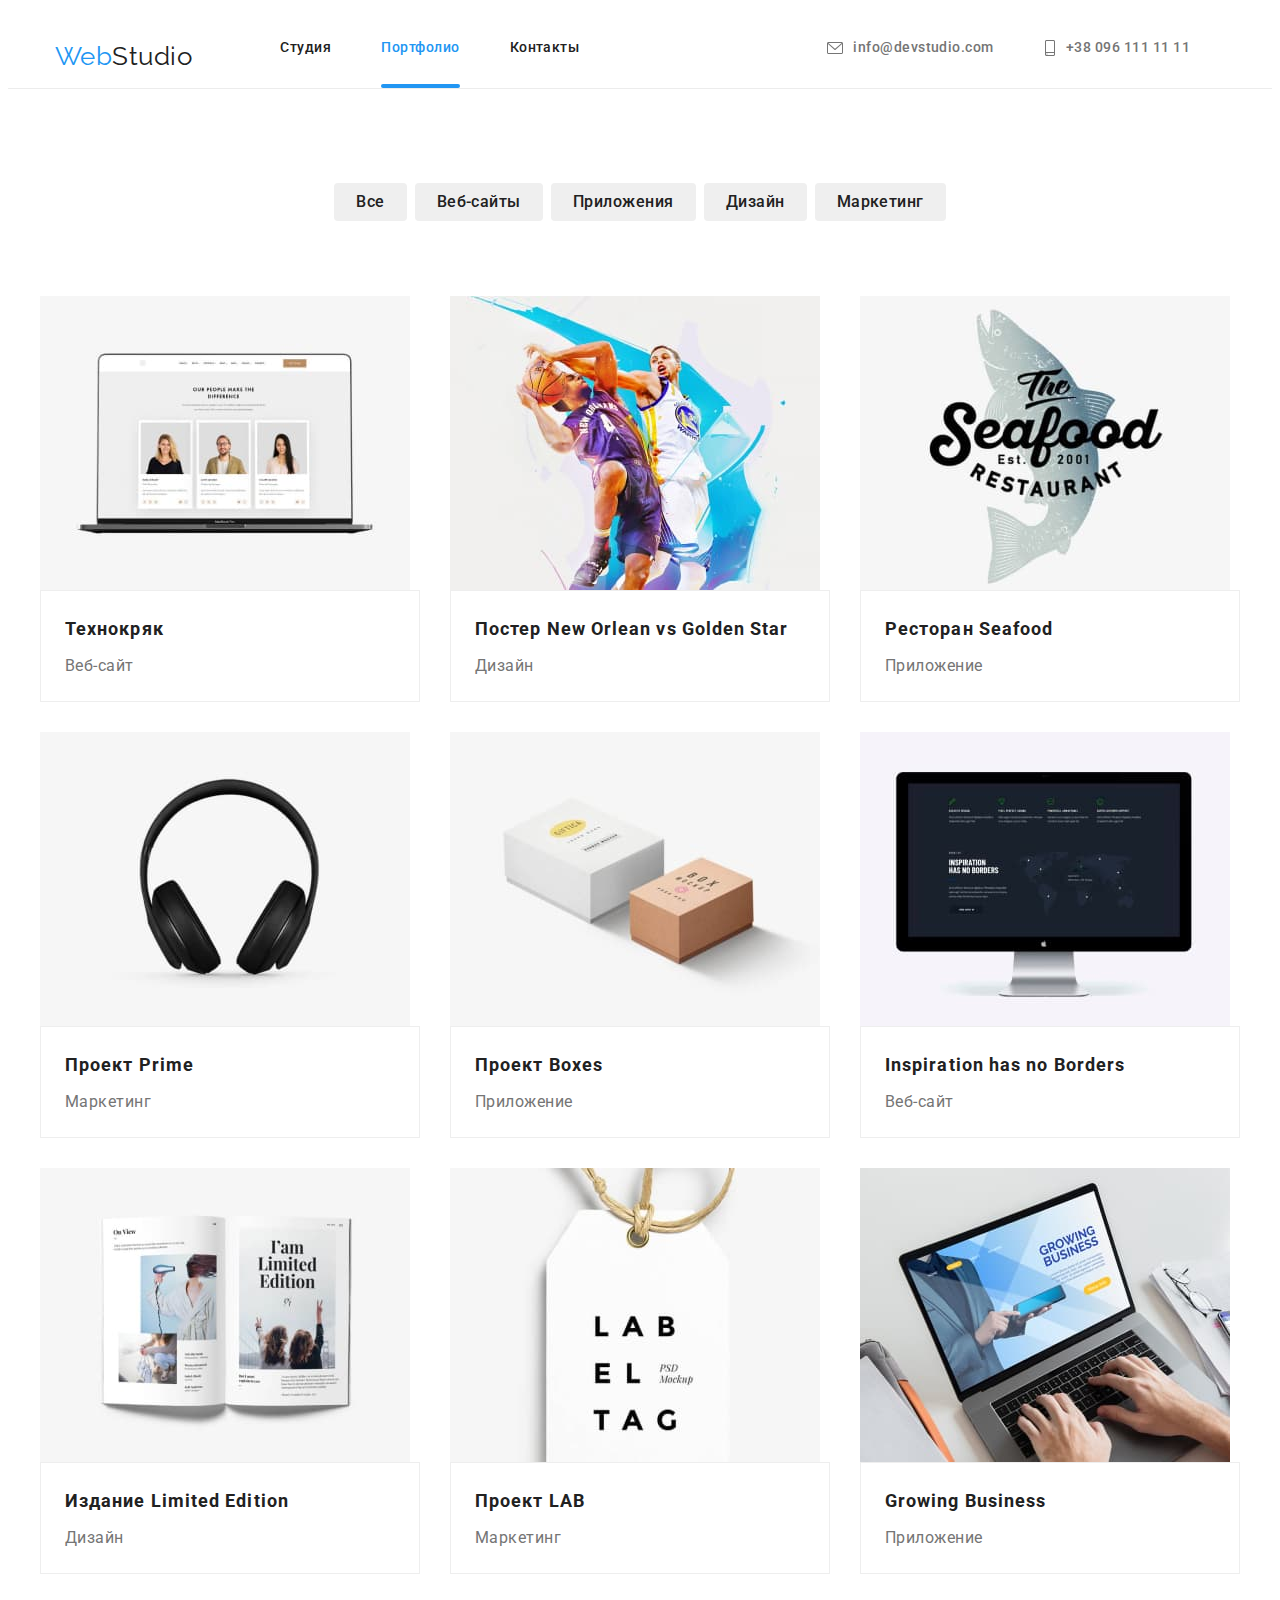
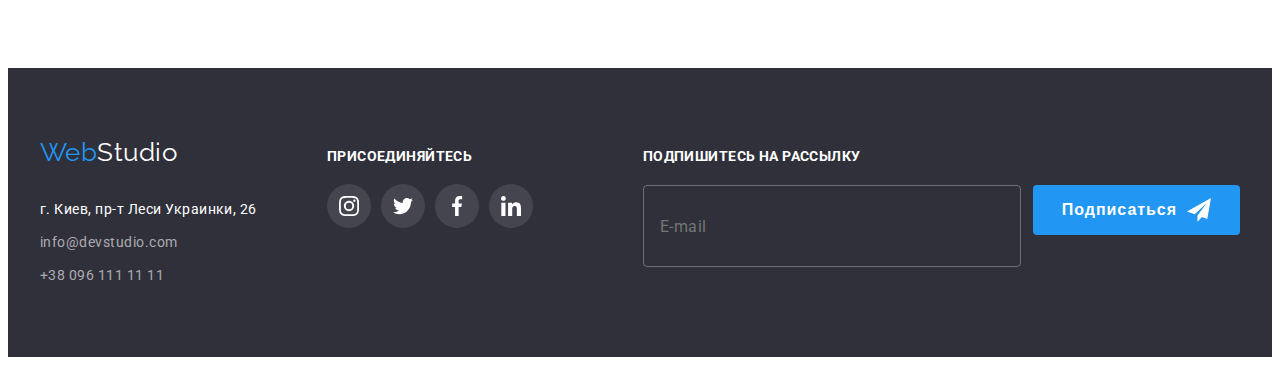
==== commit a0a138b3: "Правки по дз 8" ====
--- a/portfolio.html
+++ b/portfolio.html
@@ -32,13 +32,12 @@
           </a>
           <button
             type="button"
-            class="menu-button"
+            class="menu-button js-open-menu"
             aria-expanded="false"
             aria-controls="mobile-menu"
             data-menu-button
           >
             <svg width="40" height="40" aria-label="Переключатель мобильного меню">
-              <use class="icon-close" href="./images/symbol-defs.svg#icon-close"></use>
               <use class="icon-menu" href="./images/symbol-defs.svg#icon-menu"></use>
             </svg>
           </button>
@@ -54,7 +53,10 @@
         <div class="nav-info">
           <ul class="list site-navv-list">
             <li class="studio-item">
-              <a class="studio-link site-navv list link info" href="mailto:info@devstudio.com">
+              <a
+                class="studio-link-mailo studio-link site-navv list link info"
+                href="mailto:info@devstudio.com"
+              >
                 <svg class="studio-icon" width="16" height="16">
                   <use href="./images/symbol-defs.svg#icon-list_footer"></use>
                 </svg>
@@ -62,7 +64,10 @@
               >
             </li>
             <li class="studio-item">
-              <a class="studio-link site-navv list link info" href="tel:+380961111111">
+              <a
+                class="studio-link-tel studio-link site-navv list link info"
+                href="tel:+380961111111"
+              >
                 <svg class="studio-icon" width="12" height="16">
                   <use href="./images/symbol-defs.svg#icon-smartphone"></use>
                 </svg>
@@ -458,56 +463,63 @@
 
     <footer class="footer">
       <div class="container container-footer-first">
-        <div class="footer-first">
-          <a class="logo link logo-footer" href="./index.html">
-            <span class="logo-web">Web</span><span class="logo-footer">Studio</span>
-          </a>
-          <address>
-            <ul class="footer-list list">
-              <li class="footer-address">
-                <a class="address link" href="https://goo.gl/maps/EyPAr5aNkVju3ovo6" rel="nofollow"
-                  >г. Киев, пр-т Леси Украинки, 26</a
-                >
+        <div class="address-main">
+          <div class="footer-first">
+            <a class="logo link logo-footer" href="./index.html">
+              <span class="logo-web">Web</span><span class="logo-footer">Studio</span>
+            </a>
+            <address>
+              <ul class="footer-list list">
+                <li class="footer-address">
+                  <a
+                    class="address link"
+                    href="https://goo.gl/maps/EyPAr5aNkVju3ovo6"
+                    rel="nofollow"
+                    >г. Киев, пр-т Леси Украинки, 26</a
+                  >
+                </li>
+                <li class="footer-mailo">
+                  <a class="nav link" href="mailto:info@devstudio.com">info@devstudio.com</a>
+                </li>
+                <li class="footer-mailo">
+                  <a class="nav link" href="tel:+380961111111">+38 096 111 11 11</a>
+                </li>
+              </ul>
+            </address>
+          </div>
+          <div class="footer-title-div">
+            <p class="footer-title">ПРИСОЕДИНЯЙТЕСЬ</p>
+            <ul class="list footer-socials-list">
+              <li class="footer-socials-item">
+                <a class="footer-socials-link" href="" aria-label="Инстаграм">
+                  <svg class="footer-socials-icons" width="20" height="20">
+                    <use href="./images/symbol-defs.svg#icon-instagram_tiem"></use>
+                  </svg>
+                </a>
               </li>
-              <li class="footer-mailo">
-                <a class="nav link" href="mailto:info@devstudio.com">info@devstudio.com</a>
+              <li class="footer-socials-item">
+                <a class="footer-socials-link" href="" aria-label="Твиттер">
+                  <svg class="footer-socials-icons" width="20" height="20">
+                    <use href="./images/symbol-defs.svg#icon-twitter_tiem"></use>
+                  </svg>
+                </a>
               </li>
-              <li><a class="nav link" href="tel:+380961111111">+38 096 111 11 11</a></li>
+              <li class="footer-socials-item">
+                <a class="footer-socials-link" href="" aria-label="Фейсбук">
+                  <svg class="footer-socials-icons" width="20" height="20">
+                    <use href="./images/symbol-defs.svg#icon-facebook_tiem"></use>
+                  </svg>
+                </a>
+              </li>
+              <li class="footer-socials-item">
+                <a class="footer-socials-link" href="" aria-label="Линкедин">
+                  <svg class="footer-socials-icons" width="20" height="20">
+                    <use href="./images/symbol-defs.svg#icon-linkedin_tiem"></use>
+                  </svg>
+                </a>
+              </li>
             </ul>
-          </address>
-        </div>
-        <div class="footer-title-div">
-          <p class="footer-title">ПРИСОЕДИНЯЙТЕСЬ</p>
-          <ul class="list footer-socials-list">
-            <li class="footer-socials-item">
-              <a class="footer-socials-link" href="" aria-label="Инстаграм">
-                <svg class="footer-socials-icons" width="20" height="20">
-                  <use href="./images/symbol-defs.svg#icon-instagram_tiem"></use>
-                </svg>
-              </a>
-            </li>
-            <li class="footer-socials-item">
-              <a class="footer-socials-link" href="" aria-label="Твиттер">
-                <svg class="footer-socials-icons" width="20" height="20">
-                  <use href="./images/symbol-defs.svg#icon-twitter_tiem"></use>
-                </svg>
-              </a>
-            </li>
-            <li class="footer-socials-item">
-              <a class="footer-socials-link" href="" aria-label="Фейсбук">
-                <svg class="footer-socials-icons" width="20" height="20">
-                  <use href="./images/symbol-defs.svg#icon-facebook_tiem"></use>
-                </svg>
-              </a>
-            </li>
-            <li class="footer-socials-item">
-              <a class="footer-socials-link" href="" aria-label="Линкедин">
-                <svg class="footer-socials-icons" width="20" height="20">
-                  <use href="./images/symbol-defs.svg#icon-linkedin_tiem"></use>
-                </svg>
-              </a>
-            </li>
-          </ul>
+          </div>
         </div>
         <div class="footer-subscribe-container">
           <p class="footer-subscribe-caption">ПОДПИШИТЕСЬ НА РАССЫЛКУ</p>
@@ -534,13 +546,26 @@
     </footer>
     <!-- Мобильное меню -->
 
-    <div class="mobile-menu" id="mobile-menu" menu-button>
+    <div class="mobile-menu js-menu-container" id="mobile-menu" menu-button>
+      <button
+        type="button"
+        class="menu-button js-close-menu"
+        aria-expanded="false"
+        aria-controls="mobile-menu"
+        data-menu-button
+      >
+        <svg width="40" height="40" aria-label="Переключатель мобильного меню">
+          <use class="icon-close" href="./images/symbol-defs.svg#icon-close"></use>
+        </svg>
+      </button>
       <ul class="mobile-menu__nav list">
         <li class="mobile-menu__nav--item">
-          <a href="./index.html" class="mobile-menu__nav--link link nav__link--active">Студия</a>
+          <a href="./index.html" class="mobile-menu__nav--link link">Студия</a>
         </li>
         <li class="mobile-menu__nav--item">
-          <a href="./portfolio.html" class="mobile-menu__nav--link link">Портфолио</a>
+          <a href="./portfolio.html" class="mobile-menu__nav--link link link nav__link--active"
+            >Портфолио</a
+          >
         </li>
         <li class="mobile-menu__nav--item">
           <a href="" class="mobile-menu__nav--link link">Контакты</a>
--- a/css/main.min.css
+++ b/css/main.min.css
@@ -1,2 +1,2 @@
-:root{--primary-text-color: #757575;--title-text-color: #212121;--accent-color: #2196f3;--body-color: #ffffff;--color-footer: #2f303a;--transition-timing-function: cubic-bezier(0.4, 0, 0.2, 1);--transition-duration: 250ms;--header-line: #ececec}.visually-hidden{position:absolute;width:1px;height:1px;margin:-1px;border:0;padding:0;white-space:nowrap;-webkit-clip-path:inset(100%);clip-path:inset(100%);clip:rect(0 0 0 0);overflow:hidden}body{font-family:'Roboto', sans-serif;background-color:var(--body-color);color:var(--title-text-color);letter-spacing:0.03em}h1,h2,h3,h4,h5,h6,p{margin:0}.list{list-style:none;padding:0;margin:0}.link{text-decoration:none;color:inherit;text-decoration:none}img{display:block;max-width:100%;height:auto}.container{width:100%;padding-left:15px;padding-right:15px;margin-left:auto;margin-right:auto}@media screen and (min-width: 480px){.container{width:480px}}@media screen and (min-width: 768px){.container{width:768px}}@media screen and (min-width: 1200px){.container{width:1200px}}.logo{font-family:'Raleway', sans-serif;font-size:24px;line-height:1.7;color:inherit}@media screen and (min-width: 1199px){.logo{font-size:26px;line-height:1.9}}.logo-header{margin-right:88px;display:-webkit-box;display:-ms-flexbox;display:flex;padding-top:16px;padding-bottom:16px}@media screen and (min-width: 768px){.logo-header{padding-top:26px;padding-bottom:26px;padding-left:15px}}@media screen and (min-width: 1200px){.logo-header{padding-top:24px;padding-bottom:24px}}.logo-web{color:var(--accent-color)}.logo-footer{color:var(--body-color)}.model-btn{display:-webkit-box;display:-ms-flexbox;display:flex;-webkit-box-align:center;-ms-flex-align:center;align-items:center;-webkit-box-pack:center;-ms-flex-pack:center;justify-content:center;position:absolute;top:8px;right:8px;width:30px;height:30px;cursor:pointer;background:#ffffff;border:1px solid rgba(0,0,0,0.1);border-radius:50%;-webkit-transition:fill var(--transition-duration) var(--transition-timing-function);transition:fill var(--transition-duration) var(--transition-timing-function)}.model-btn:hover,.model-btn:focus{fill:var(--accent-color)}.submit-btn{display:-webkit-box;display:-ms-flexbox;display:flex;margin-left:auto;margin-right:auto;margin-top:30px;-webkit-box-pack:center;-ms-flex-pack:center;justify-content:center;-webkit-box-align:center;-ms-flex-align:center;align-items:center;text-align:center;padding:10px 16px;min-width:200px;background-color:var(--accent-color);color:var(--body-color);font-weight:700;font-size:16px;line-height:1.87;letter-spacing:0.06em;cursor:pointer;border-width:0;border-radius:4px;-webkit-box-shadow:0px,4px,4px,rgba(0,0,0,0.15);box-shadow:0px,4px,4px,rgba(0,0,0,0.15);-webkit-transition:background-color var(--transition-timing) var(--transition-function);transition:background-color var(--transition-timing) var(--transition-function)}.hero-button{margin-left:auto;margin-right:auto;border:0;background-color:var(--accent-color);font-family:'Roboto';font-weight:700;font-size:16px;line-height:1.88;-webkit-box-align:center;-ms-flex-align:center;align-items:center;text-align:center;letter-spacing:0.06em;cursor:pointer;color:var(--body-color);-webkit-box-shadow:0px,4px,4px,rgba(0,0,0,0.15);box-shadow:0px,4px,4px,rgba(0,0,0,0.15);border-radius:4px;padding:10px 32px;-webkit-transition-property:background-color;transition-property:background-color;-webkit-transition-duration:250ms;transition-duration:250ms;-webkit-transition-timing-function:cubic-bezier(0.4, 0, 0.2, 1);transition-timing-function:cubic-bezier(0.4, 0, 0.2, 1)}.hero-button:hover,.hero-button:focus{background-color:#188ce8}.footer-button{border:none;-webkit-box-shadow:0px 4px 4pxrgba 0,0,0,0.15;box-shadow:0px 4px 4pxrgba 0,0,0,0.15;border-radius:4px;font-weight:700;font-size:16px;line-height:1.88;letter-spacing:0.06em;background-color:var(--accent-color);color:var(--body-color);cursor:pointer;-webkit-transition:background-color var(--transition-duration) var(--transition-timing-function);transition:background-color var(--transition-duration) var(--transition-timing-function);min-width:200px;padding:10px 29px;height:50px;display:-webkit-box;display:-ms-flexbox;display:flex;margin-right:auto;margin-left:auto}@media screen and (min-width: 1200px){.footer-button{-ms-flex-wrap:wrap;flex-wrap:wrap;margin-left:12px}}.footer-button:hover,.footer-button:focus{background-color:#188ce8}.menu-button{display:inline-block;position:absolute;margin-left:auto;-webkit-box-pack:center;-ms-flex-pack:center;justify-content:center;-webkit-box-align:center;-ms-flex-align:center;align-items:center;top:10px;right:15px;border:none;width:40px;height:40px;color:#000000;background-color:transparent;border:none;cursor:pointer;-webkit-transition:color 250ms cubic-bezier(0.4, 0, 0.2, 1);transition:color 250ms cubic-bezier(0.4, 0, 0.2, 1)}@media screen and (min-width: 767px){.menu-button{display:none}}.menu-button .icon-close{display:none}.menu-button.is-open .icon-close{display:block}.menu-button.is-open .icon-menu{display:none}.command-contact__title{font-weight:500;font-size:16px;line-height:1.19;margin-bottom:10px}.command-contact__icons{fill:#afb1b8;-webkit-transition:fill var(--transition-duration) var(--transition-timing-function);transition:fill var(--transition-duration) var(--transition-timing-function)}.command-contact__list{display:-webkit-box;display:-ms-flexbox;display:flex;-webkit-box-pack:center;-ms-flex-pack:center;justify-content:center;-webkit-box-align:center;-ms-flex-align:center;align-items:center}.command-contact__link{display:-webkit-box;display:-ms-flexbox;display:flex;-webkit-box-align:center;-ms-flex-align:center;align-items:center;-webkit-box-pack:center;-ms-flex-pack:center;justify-content:center;width:44px;height:44px;background-color:var(--body-color);border-radius:50%;-webkit-transition:background-color var(--transition-duration) var(--transition-timing-function);transition:background-color var(--transition-duration) var(--transition-timing-function)}.command-contact__link:hover,.command-contact__link:focus{background-color:var(--accent-color)}.command-contact__link:hover .command-contact__icons,.command-contact__link:focus .command-contact__icons{fill:var(--body-color)}.command-contact__item:not(:last-child){margin-right:10px}textarea{resize:none}.form-title{display:block;font-weight:700;font-size:20px;line-height:1.5;text-align:center;letter-spacing:0.03em;margin-bottom:12px}@media screen and (min-width: 1200px){.form-title{line-height:1.15}}.modal-form{margin-left:auto;margin-right:auto;width:100%}.form-group{display:block;margin-bottom:10px}.form-textarea{display:block;margin-bottom:20px}.form-label{display:block;font-weight:400;font-size:12px;line-height:1.16;letter-spacing:0.01em;color:var(--primary-text-color)}.form-input{width:100%;padding:14px 14px 14px 42px;border:1px solid rgba(33,33,33,0.2);border-radius:4px;outline:transparent;-webkit-transition:border-color var(--transition-duration) var(--transition-timing-function);transition:border-color var(--transition-duration) var(--transition-timing-function);-webkit-transition:fill var(--transition-duration) var(--transition-timing-function);transition:fill var(--transition-duration) var(--transition-timing-function)}.form-input:hover,.form-input:focus,.form-input:active{border-color:var(--accent-color)}.form-input:hover+.form-icon,.form-input:focus+.form-icon,.form-input:active+.form-icon{fill:var(--accent-color)}.form-input-container{display:-webkit-box;display:-ms-flexbox;display:flex;-webkit-box-orient:vertical;-webkit-box-direction:normal;-ms-flex-direction:column;flex-direction:column;position:relative}.form-group{position:relative}.form-icon{position:absolute;bottom:14px;left:15px}.form-icon:hover,.form-icon:focus{fill:var(--accent-color)}.form-comments{display:-webkit-box;display:-ms-flexbox;display:flex;width:100%;height:120px;color:var(--caption-text-color);border:1px solid rgba(33,33,33,0.2);border-radius:4px;padding:12px 16px;outline:transparent}.form-comments:hover,.form-comments:active,.form-comments:focus{border-color:var(--accent-color)}.form-polisy-group{display:-webkit-box;display:-ms-flexbox;display:flex;font-weight:400;font-size:14px;line-height:1.71;letter-spacing:0.03em;-webkit-box-align:center;-ms-flex-align:center;align-items:center;-webkit-box-pack:center;-ms-flex-pack:center;justify-content:center;color:var(--second-text-color);cursor:pointer}.custom-checkbox{width:16px;height:15px;margin-right:8px;display:-webkit-box;display:-ms-flexbox;display:flex;-webkit-box-align:center;-ms-flex-align:center;align-items:center;-webkit-box-pack:center;-ms-flex-pack:center;justify-content:center;border-radius:2px;border:3px solid #000000;outline-offset:-2px;cursor:pointer}.custom-checkbox-icon{opacity:0;-webkit-transition:opacity var(--transition-timing) var(--transition-function),-webkit-transform var(--transition-timing) var(--transition-function);transition:opacity var(--transition-timing) var(--transition-function),-webkit-transform var(--transition-timing) var(--transition-function);transition:transform var(--transition-timing) var(--transition-function),opacity var(--transition-timing) var(--transition-function);transition:transform var(--transition-timing) var(--transition-function),opacity var(--transition-timing) var(--transition-function),-webkit-transform var(--transition-timing) var(--transition-function)}.checkbox:checked+.custom-checkbox-icon{opacity:1}.form-polisy-decs{font-weight:400;font-size:12px;line-height:1.17;letter-spacing:0.03em;color:var(--primary-text-color)}@media screen and (min-width: 1200px){.form-polisy-decs{font-size:14px;line-height:1.71}}.visually-hidden-checkbox{position:absolute;width:1px;height:1px;margin:-1px;border:0;padding:0;white-space:nowrap;-webkit-clip-path:inset(100%);clip-path:inset(100%);clip:rect(0 0 0 0);overflow:hidden}.checkbox:checked+.custom-checkbox{background-color:var(--accent-color);border-color:var(--accent-color)}.checkbox:checked+.custom-checkbox .custom-checkbox-icon{opacity:1}.custom-checkbox-icon{opacity:0;-webkit-transition:var(--transition-duration) var(--transition-timing-function);transition:var(--transition-duration) var(--transition-timing-function)}.checkbox-label-link{color:var(--accent-color)}.form-input-container:focus-within{fill:var(--accent-color);border-color:var(--accent-color)}.backdrop{position:fixed;top:0;left:0;width:100%;height:100%;opacity:1;background-color:rgba(0,0,0,0.2);-webkit-transition:opacity var(--transition-duration) var(--transition-timing-function);transition:opacity var(--transition-duration) var(--transition-timing-function)}.backdrop.is-hidden{opacity:0;pointer-events:none}.backdrop.is-hidden .model-wrapper{-webkit-transform:translate(-50%, -50%) scale(0.9);transform:translate(-50%, -50%) scale(0.9)}.model-wrapper{position:absolute;top:50%;left:50%;padding:40px;background-color:var(--body-color);-webkit-box-shadow:0px,1px,3px,rgba(0,0,0,0.12),0px,1px,1px,rgba(0,0,0,0.14),0px,2px,1px,rgba(0,0,0,0.2);box-shadow:0px,1px,3px,rgba(0,0,0,0.12),0px,1px,1px,rgba(0,0,0,0.14),0px,2px,1px,rgba(0,0,0,0.2);border-radius:4px;-webkit-transform:translate(-50%, -50%) scale(1);transform:translate(-50%, -50%) scale(1);-webkit-transition:-webkit-transform var(--transition-timing) var(--transition-function);transition:-webkit-transform var(--transition-timing) var(--transition-function);transition:transform var(--transition-timing) var(--transition-function);transition:transform var(--transition-timing) var(--transition-function), -webkit-transform var(--transition-timing) var(--transition-function)}@media screen and (max-width: 1199px){.model-wrapper{max-width:450px;max-height:609px}}@media screen and (min-width: 1200px){.model-wrapper{min-height:581px;min-width:528px}}.mobile-menu{display:-webkit-box;display:-ms-flexbox;display:flex;-webkit-box-orient:vertical;-webkit-box-direction:normal;-ms-flex-direction:column;flex-direction:column;padding-top:48px;padding-bottom:48px;padding-left:40px;position:fixed;top:0;left:0;width:100%;height:100%;max-width:767px;background-color:#ffffff;-webkit-transition:visibility 250ms cubic-bezier(0.4, 0, 0.2, 1),opacity 250ms cubic-bezier(0.4, 0, 0.2, 1);transition:visibility 250ms cubic-bezier(0.4, 0, 0.2, 1),opacity 250ms cubic-bezier(0.4, 0, 0.2, 1)}@media screen and (min-width: 768px){.mobile-menu{display:none}}.mobile-menu__contacts{margin-top:auto}.mobile-menu__nav--item:not(:last-child){margin-bottom:30px}.mobile-menu__nav--link.nav__link--active{color:var(--accent-color)}.mobile-menu__nav--link{font-weight:500;font-size:40px;line-height:1.18;letter-spacing:0.02em}.mobile-menu__nav--link.nav__link--active{color:#2196f3}.mobile-menu__contacts{margin-bottom:64px}.mobile-menu__contacts--tel{display:block;font-weight:500;font-size:34px;line-height:1.18;letter-spacing:0.02em;margin-bottom:32px;color:var(--accent-color)}.mobile-menu__contacts--email{font-weight:500;font-size:24px;line-height:1.17;letter-spacing:0.02em;color:var(--primary-text-color)}.mobile-menu__socials{display:-webkit-box;display:-ms-flexbox;display:flex;-ms-flex-wrap:wrap;flex-wrap:wrap}.mobile-menu__socials--item{position:relative}.mobile-menu__socials--item:not(:last-child){margin-right:20px}.mobile-menu__socials--link{font-weight:500;font-size:18px;line-height:1.22;letter-spacing:0.02em;color:var(--accent-color)}.mobile-menu__socials--item:not(:last-child)::after{background-color:rgba(33,33,33,0.2)}.hero{text-align:center;padding-top:118px;padding-bottom:118px;height:400px;margin-left:auto;margin-right:auto;background-color:var(--color-footer);background-image:-webkit-gradient(linear, left top, right top, from(rgba(47,48,58,0.4)), to(rgba(47,48,58,0.4))),url("../images/header-img-mob1x.jpg");background-image:linear-gradient(to right, rgba(47,48,58,0.4), rgba(47,48,58,0.4)),url("../images/header-img-mob1x.jpg");background-size:cover;background-position:center;background-repeat:no-repeat;margin-left:auto;margin-right:auto}@media screen and (min-width: 1200px){.hero{text-align:center;padding-top:200px;padding-bottom:200px;max-width:1600px;height:600px;background-image:-webkit-gradient(linear, left top, right top, from(rgba(47,48,58,0.4)), to(rgba(47,48,58,0.4))),url("../images/hero.jpg");background-image:linear-gradient(to right, rgba(47,48,58,0.4), rgba(47,48,58,0.4)),url("../images/hero.jpg")}}@media screen and (min-width: 768px){.hero{min-width:768px;background-image:-webkit-gradient(linear, left top, right top, from(rgba(47,48,58,0.4)), to(rgba(47,48,58,0.4))),url("../images/header-img-tab1x.jpg");background-image:linear-gradient(to right, rgba(47,48,58,0.4), rgba(47,48,58,0.4)),url("../images/header-img-tab1x.jpg")}}.hero__tittle{font-family:'Roboto';color:var(--body-color);font-weight:900;font-size:26px;line-height:1.62;text-transform:uppercase;letter-spacing:0.06em;margin-bottom:30px}@media screen and (min-width: 1200px){.hero__tittle{font-size:44px;line-height:1.36;text-transform:uppercase;letter-spacing:0.06em}}header{border-bottom:1px solid var(--header-line)}@media screen and (max-width: 767px){.site-nav{display:none}}@media screen and (min-width: 768px){.site-nav{-webkit-box-orient:horizontal;-webkit-box-direction:normal;-ms-flex-direction:row;flex-direction:row;display:-webkit-box;display:-ms-flexbox;display:flex;-ms-flex-wrap:wrap;flex-wrap:wrap}}.site-nav .link{display:block;padding-top:32px;padding-bottom:32px;-webkit-transition:color var(--transition-duration) var(--transition-timing-function);transition:color var(--transition-duration) var(--transition-timing-function)}.site-nav-link{position:relative;color:var(--title-text-color);font-weight:500;font-size:14px;line-height:1.14}.site-nav-link:hover,.site-nav-link:focus{color:var(--accent-color)}.site-nav-link.current::after{position:absolute;bottom:0;left:0;content:'';display:block;width:100%;height:4px;margin:0;padding:0;border-radius:2px;background-color:var(--accent-color)}.site-nav .item{margin-right:50px}.site-nav .item:last-child{margin-right:0}.nav-navigation{display:-webkit-box;display:-ms-flexbox;display:flex}.menu{display:-webkit-box;display:-ms-flexbox;display:flex}@media screen and (max-width: 767px){.nav-info{display:none}}@media screen and (min-width: 768px){.nav-info{margin-left:auto}}@media screen and (min-width: 1200px){.nav-info{display:-webkit-box;display:-ms-flexbox;display:flex}}.site-navv{color:var(--title-text-color);font-weight:500;font-size:14px;line-height:1.14}.site-navv:hover,.site-navv:focus{color:var(--accent-color)}@media screen and (min-width: 768px){.site-navv{display:-webkit-box;display:-ms-flexbox;display:flex}}@media screen and (min-width: 1200px){.site-navv{padding-top:32px;padding-bottom:32px}}.info{color:var(--primary-text-color)}@media screen and (min-width: 1200px){.info{margin-right:50px}}@media screen and (max-width: 1199px){.info{padding-top:21px}}@media screen and (min-width: 1200px){.site-navv-list{display:-webkit-box;display:-ms-flexbox;display:flex;-webkit-box-pack:center;-ms-flex-pack:center;justify-content:center;-webkit-box-align:center;-ms-flex-align:center;align-items:center}}.site-nav .link.current{color:var(--accent-color)}.studio-link{display:-webkit-box;display:-ms-flexbox;display:flex;-webkit-box-align:center;-ms-flex-align:center;align-items:center;-webkit-transition:color var(--transition-duration) var(--transition-timing-function);transition:color var(--transition-duration) var(--transition-timing-function)}.studio-list{display:-webkit-box;display:-ms-flexbox;display:flex;-webkit-box-align:center;-ms-flex-align:center;align-items:center}.studio-icon{margin-right:10px;fill:currentColor;-webkit-transition:fill var(--transition-duration) var(--transition-timing-function);transition:fill var(--transition-duration) var(--transition-timing-function)}.studio-item:hover .studio-icon,.studio-item:focus .studio-icon{fill:var(--accent-color)}.about__item{position:relative}.about__text{position:absolute;left:0;bottom:0;display:-webkit-box;display:-ms-flexbox;display:flex;-webkit-box-pack:center;-ms-flex-pack:center;justify-content:center;-webkit-box-align:center;-ms-flex-align:center;align-items:center;width:100%;height:70px;background-color:rgba(47,48,58,0.8);color:var(--body-color);font-weight:700;text-transform:uppercase;letter-spacing:0.03em;font-size:14px;line-height:1.14}.about{padding-bottom:94px}@media screen and (max-width: 1199px){.about{display:none}}.about__title{font-size:36px;line-height:1.17;text-align:center;margin-bottom:50px}.about__list{display:-webkit-box;display:-ms-flexbox;display:flex}.about__list li{margin-right:30px}.about__list li:nth-child(3n){margin-right:0}.customers{padding-bottom:60px;padding-top:60px}@media screen and (min-width: 1200px){.customers{padding-bottom:94px;padding-top:94px}}.customers-title{font-weight:700;text-align:center;letter-spacing:0.03em;color:var(--title-text-color);font-size:28px;line-height:1.18;margin-bottom:30px}@media screen and (min-width: 1200px){.customers-title{font-size:36px;line-height:1.67;margin-bottom:50px}}.customers-list{display:-webkit-box;display:-ms-flexbox;display:flex;-ms-flex-wrap:wrap;flex-wrap:wrap;margin:-15px}@media screen and (min-width: 768px){.customers-list{display:-webkit-box;display:-ms-flexbox;display:flex;-ms-flex-wrap:wrap;flex-wrap:wrap;margin:-15px}}.customers-link{display:-webkit-box;display:-ms-flexbox;display:flex;-webkit-box-align:center;-ms-flex-align:center;align-items:center;-webkit-box-pack:center;-ms-flex-pack:center;justify-content:center;height:92px;border:1px solid #afb1b8;border-radius:4px;-webkit-transition:color var(--transition-duration) var(--transition-timing-function),border-color var(--transition-duration) var(--transition-timing-function);transition:color var(--transition-duration) var(--transition-timing-function),border-color var(--transition-duration) var(--transition-timing-function)}.customers-link:hover,.customers-link:focus{border-color:var(--accent-color)}.customers-item{width:210px;-ms-flex-preferred-size:calc((100% - 4 * 15px) / 2);flex-basis:calc((100% - 4 * 15px) / 2);margin:15px}@media screen and (max-width: 1199px){.customers-item:not(:last-child) :not(:last-child){margin-bottom:15px}}@media screen and (min-width: 768px){.customers-item{width:226px;-ms-flex-preferred-size:calc((100% - 6 * 15px) / 3);flex-basis:calc((100% - 6 * 15px) / 3);margin:15px}}@media screen and (min-width: 1200px){.customers-item{width:170px;-ms-flex-preferred-size:calc((100% - 12 * 15px) / 6);flex-basis:calc((100% - 12 * 15px) / 6);margin:15px}}.customers-icons{fill:#afb1b8;-webkit-transition:fill var(--transition-duration) var(--transition-timing-function);transition:fill var(--transition-duration) var(--transition-timing-function)}.customers-link:hover .customers-icons,.customers-link:focus .customers-icons{fill:var(--accent-color)}.section-privilege p,.team p{color:var(--primary-text-color)}.section-privilege{padding-top:60px;padding-bottom:60px}@media screen and (min-width: 1200px){.section-privilege{padding-top:94px;padding-bottom:94px}}.section-privilege__tittle{font-size:14px;line-height:1.14;margin-bottom:10px;margin-top:30px;text-align:center}@media screen and (min-width: 768px){.section-privilege__tittle{text-align:left}}.section-privilege p{font-size:14px;line-height:1.71;text-align:center}@media screen and (min-width: 768px){.section-privilege p{text-align:left}}.section-privilege__div{height:120px;background-color:#f5f4fa;display:-webkit-box;display:-ms-flexbox;display:flex;-webkit-box-pack:center;-ms-flex-pack:center;justify-content:center;-webkit-box-align:center;-ms-flex-align:center;align-items:center}.section-privilege__icon{background-repeat:no-repeat;background-position:center;border-radius:4px}@media screen and (min-width: 768px){.section-privilege__list{display:-webkit-box;display:-ms-flexbox;display:flex;-ms-flex-wrap:wrap;flex-wrap:wrap;margin:-15px}}@media screen and (min-width: 1200px){.section-privilege__list{display:-webkit-box;display:-ms-flexbox;display:flex}}@media screen and (max-width: 1199px){.benefits__item:not(:last-child){margin-bottom:30px}}@media screen and (min-width: 768px){.benefits__item{width:calc((100% - 4 * 15px) / 2);margin:15px}}@media screen and (min-width: 1200px){.benefits__item{width:calc((100% - 8 * 15px) / 4);margin:15px}}.container__title{margin-bottom:30px}@media screen and (min-width: 1200px){.container__title{margin-bottom:50px}}.team{background:#f5f4fa;padding-bottom:60px;padding-top:60px}@media screen and (min-width: 1200px){.team{padding-top:94px;padding-bottom:94px}}@media screen and (min-width: 768px){.team-list{display:-webkit-box;display:-ms-flexbox;display:flex;-ms-flex-wrap:wrap;flex-wrap:wrap}}.team-list__li{background-color:var(--body-color);-webkit-box-shadow:0px 1px 3px rgba(0,0,0,0.12),0px 1px 1px rgba(0,0,0,0.14),0px 2px 1px rgba(0,0,0,0.2);box-shadow:0px 1px 3px rgba(0,0,0,0.12),0px 1px 1px rgba(0,0,0,0.14),0px 2px 1px rgba(0,0,0,0.2);border-radius:0 0 4px 4px;width:100%}@media screen and (max-width: 767px){.team-list__li:not(:last-child){margin-bottom:30px}}@media screen and (min-width: 480px){.team-list__li{width:450px}}@media screen and (min-width: 768px){.team-list__li{width:354px}}@media screen and (min-width: 1200px){.team-list__li{width:270px}.team-list__li:not(:last-child){margin-right:30px}}@media screen and (min-width: 768px) and (max-width: 1199px){.team-list__li:nth-child(2n+1){margin-right:30px}.team-list__li:nth-child(-n+2){margin-bottom:30px}}.container__title{font-size:28px;line-height:1.17;text-align:center}@media screen and (min-width: 1200px){.container__title{font-size:36px;line-height:1.7;text-align:center}}.command-contact{padding-top:30px;padding-bottom:30px;text-align:center}.command-contact__text{margin-bottom:16px;line-height:1.19}@media screen and (min-width: 1200px){.team-list{-ms-flex-wrap:wrap;flex-wrap:wrap;display:-webkit-box;display:-ms-flexbox;display:flex;margin:-15px}}.portfolio{padding-top:64px;padding-bottom:64px}@media screen and (min-width: 1200px){.portfolio{padding-top:94px;padding-bottom:94px}}.portfolio-buttons{color:var(--title-text-color);cursor:pointer;font-family:'Roboto';font-weight:500;font-size:16px;line-height:1.63;letter-spacing:0.03em;border:0;border-radius:4px;padding:6px 22px;-webkit-transition:background-color var(--transition-duration) var(--transition-timing-function),color var(--transition-duration) var(--transition-timing-function),-webkit-box-shadow var(--transition-duration) var(--transition-timing-function);transition:background-color var(--transition-duration) var(--transition-timing-function),color var(--transition-duration) var(--transition-timing-function),-webkit-box-shadow var(--transition-duration) var(--transition-timing-function);transition:box-shadow var(--transition-duration) var(--transition-timing-function),background-color var(--transition-duration) var(--transition-timing-function),color var(--transition-duration) var(--transition-timing-function);transition:box-shadow var(--transition-duration) var(--transition-timing-function),background-color var(--transition-duration) var(--transition-timing-function),color var(--transition-duration) var(--transition-timing-function),-webkit-box-shadow var(--transition-duration) var(--transition-timing-function)}.portfolio-buttons:hover,.portfolio-buttons:focus{background:var(--accent-color);color:var(--body-color);-webkit-box-shadow:0px 3px 1px rgba(0,0,0,0.1),0px 1px 2px rgba(0,0,0,0.08),0px 2px 2px rgba(0,0,0,0.12);box-shadow:0px 3px 1px rgba(0,0,0,0.1),0px 1px 2px rgba(0,0,0,0.08),0px 2px 2px rgba(0,0,0,0.12)}.portfolio-title{font-size:18px;line-height:2;letter-spacing:0.06em;margin-bottom:4px}.portfolio-menu{margin-bottom:40px}@media screen and (min-width: 768px){.portfolio-menu{display:-webkit-box;display:-ms-flexbox;display:flex;-webkit-box-pack:center;-ms-flex-pack:center;justify-content:center;-ms-flex-wrap:wrap;flex-wrap:wrap;margin-bottom:30px}}@media screen and (min-width: 1200px){.portfolio-menu{display:-webkit-box;display:-ms-flexbox;display:flex;-ms-flex-wrap:wrap;flex-wrap:wrap;margin-bottom:50px}}.filter-list__item{margin-right:8px;margin-bottom:15px;-webkit-box-pack:center;-ms-flex-pack:center;justify-content:center;display:inline-block}@media screen and (min-width: 1200px){.filter-list__item{margin-bottom:0}}.filter-list__item:last-child{margin-right:0}.portfolio-thumb{position:relative;overflow:hidden}.portfolio-thumb::before{display:inline-block;position:absolute;content:'';top:0;left:0;width:100%;height:100%;background-color:rgba(33,150,243,0.9);-webkit-transform:translateY(100%);transform:translateY(100%);-webkit-transition:-webkit-transform 250ms cubic-bezier(0.4, 0, 0.2, 1);transition:-webkit-transform 250ms cubic-bezier(0.4, 0, 0.2, 1);transition:transform 250ms cubic-bezier(0.4, 0, 0.2, 1);transition:transform 250ms cubic-bezier(0.4, 0, 0.2, 1), -webkit-transform 250ms cubic-bezier(0.4, 0, 0.2, 1)}.portfolio-item:hover .image-text-overlay,.portfolio-item:focus .image-text-overlay{-webkit-transform:translate(0, -100%);transform:translate(0, -100%)}.image-text-overlay{position:absolute;width:100%;height:100%;padding:63px 24px;color:var(--body-color);background:rgba(33,150,243,0.9);font-size:18px;line-height:1.56;letter-spacing:0.03em;-webkit-transition:-webkit-transform var(--transition-duration) var(--transition-timing-function);transition:-webkit-transform var(--transition-duration) var(--transition-timing-function);transition:transform var(--transition-duration) var(--transition-timing-function);transition:transform var(--transition-duration) var(--transition-timing-function), -webkit-transform var(--transition-duration) var(--transition-timing-function)}.portfolio-link:hover,.portfolio-link:focus{-webkit-box-shadow:0px 1px 1px rgba(0,0,0,0.12),0px 4px 4px rgba(0,0,0,0.06),1px 4px 6px rgba(0,0,0,0.16);box-shadow:0px 1px 1px rgba(0,0,0,0.12),0px 4px 4px rgba(0,0,0,0.06),1px 4px 6px rgba(0,0,0,0.16)}.portfolio-link{display:block;-webkit-transition:border-radius 250ms cubic-bezier(0.4, 0, 0.2, 1);transition:border-radius 250ms cubic-bezier(0.4, 0, 0.2, 1)}@media screen and (min-width: 768px){.portfolio-link{height:100%;display:-webkit-box;display:-ms-flexbox;display:flex;-webkit-box-orient:vertical;-webkit-box-direction:normal;-ms-flex-direction:column;flex-direction:column}}.portfolio-about{padding-top:20px;padding-bottom:20px;border:1px solid #eeeeee;padding-left:24px;padding-right:24px}@media screen and (min-width: 768px){.portfolio-about{-webkit-box-flex:1;-ms-flex-positive:1;flex-grow:1}}.portfolio-list .list-about{color:var(--primary-text-color)}.list-about{font-size:16px;line-height:1.88}@media screen and (min-width: 768px){.portfolio-list{display:-webkit-box;display:-ms-flexbox;display:flex;-ms-flex-wrap:wrap;flex-wrap:wrap;margin:-15px}}.portfolio-list li{margin-bottom:30px}@media screen and (min-width: 768px){.portfolio-list li{-ms-flex-preferred-size:calc((100% - 4 * 15px) / 2);flex-basis:calc((100% - 4 * 15px) / 2);margin:15px}}@media screen and (min-width: 1200px){.portfolio-list li{-ms-flex-preferred-size:calc((100% - 6 * 15px) / 3);flex-basis:calc((100% - 6 * 15px) / 3);margin:15px}}.footer{background-color:var(--color-footer);padding-top:60px;padding-bottom:60px}.footer .logo.link{display:block;margin-bottom:20px}@media screen and (max-width: 1199px){.footer .logo.link{-webkit-box-pack:center;-ms-flex-pack:center;justify-content:center;text-align:center}}@media screen and (min-width: 1200px){.container-footer-first{display:-webkit-box;display:-ms-flexbox;display:flex;-webkit-box-align:baseline;-ms-flex-align:baseline;align-items:baseline}}.footer-list .address{color:var(--body-color);-webkit-transition:color var(--transition-duration) var(--transition-timing-function);transition:color var(--transition-duration) var(--transition-timing-function)}.footer-list .nav{color:rgba(255,255,255,0.6)}.footer-list{font-size:14px;line-height:1.71}.footer:hover,.footer:focus,.footer-list .address:hover,.footer-list .address:focus,.footer-list .nav:hover,.footer-list .nav:focus{color:var(--accent-color)}address{font-style:normal;-webkit-transition:color var(--transition-duration) var(--transition-timing-function);transition:color var(--transition-duration) var(--transition-timing-function)}.footer-mailo{-webkit-box-pack:center;-ms-flex-pack:center;justify-content:center;text-align:center;margin-bottom:8px}@media screen and (min-width: 1200px){.footer-mailo{margin-bottom:9px;-webkit-box-pack:start;-ms-flex-pack:start;justify-content:flex-start;text-align:start}}@media screen and (max-width: 1199px){.footer-title-div{-ms-flex-pack:distribute;justify-content:space-around;text-align:center}}.footer-mailo .nav.link{-webkit-transition:color var(--transition-duration) var(--transition-timing-function);transition:color var(--transition-duration) var(--transition-timing-function)}.footer-address{-webkit-box-pack:center;-ms-flex-pack:center;justify-content:center;text-align:center;margin-bottom:8px}@media screen and (min-width: 1200px){.footer-address{margin-bottom:9px;-webkit-box-pack:start;-ms-flex-pack:start;justify-content:flex-start;text-align:start}}.footer-title{font-weight:700;line-height:16px;letter-spacing:0.03em;text-transform:uppercase;color:#ffffff;font-size:14px}.footer-title-div{display:block}.footer-socials-list{display:-webkit-box;display:-ms-flexbox;display:flex;-webkit-box-pack:center;-ms-flex-pack:center;justify-content:center;-webkit-box-align:center;-ms-flex-align:center;align-items:center}.footer-socials-link{display:-webkit-box;display:-ms-flexbox;display:flex;-webkit-box-align:center;-ms-flex-align:center;align-items:center;-webkit-box-pack:center;-ms-flex-pack:center;justify-content:center;width:44px;height:44px;background-color:rgba(255,255,255,0.1);border-radius:50%;-webkit-transition:background-color var(--transition-duration) var(--transition-timing-function);transition:background-color var(--transition-duration) var(--transition-timing-function)}.footer-socials-link:hover,.footer-socials-link:focus{background-color:var(--accent-color)}.footer-socials-icons{fill:var(--body-color)}.footer-title{margin-bottom:20px}.footer-socials-item:not(:last-child){margin-right:10px}.address-main{display:block;-webkit-box-align:center;-ms-flex-align:center;align-items:center;-webkit-box-align:baseline;-ms-flex-align:baseline;align-items:baseline;margin-bottom:60px}@media screen and (min-width: 768px){.address-main{display:-webkit-box;display:-ms-flexbox;display:flex;-ms-flex-pack:distribute;justify-content:space-around}}@media screen and (min-width: 1200px){.address-main{-ms-flex-wrap:wrap;flex-wrap:wrap;margin-bottom:0}}.footer-first{margin-bottom:60px}@media screen and (min-width: 768px){.footer-first{-webkit-box-pack:justify;-ms-flex-pack:justify;justify-content:space-between;margin-bottom:0}}@media screen and (min-width: 768px) and (min-width: 1200px){.footer-first{margin-right:70px}}.footer-subscribe-container{-webkit-box-orient:vertical;-webkit-box-direction:normal;-ms-flex-direction:column;flex-direction:column;-webkit-box-align:center;-ms-flex-align:center;align-items:center}@media screen and (min-width: 768px){.footer-subscribe-container{display:-webkit-box;display:-ms-flexbox;display:flex;-webkit-box-align:center;-ms-flex-align:center;align-items:center}}@media screen and (min-width: 1200px){.footer-subscribe-container{-webkit-box-orient:vertical;-webkit-box-direction:normal;-ms-flex-direction:column;flex-direction:column;-webkit-box-align:start;-ms-flex-align:start;align-items:flex-start;margin-left:auto}}.footer-subscribe-caption{margin-bottom:20px;color:var(--body-color);font-family:'Roboto';font-style:normal;font-weight:700;font-size:14px;line-height:1.14;letter-spacing:0.03em;text-transform:uppercase}@media screen and (max-width: 1199px){.footer-subscribe-caption{-webkit-box-pack:center;-ms-flex-pack:center;justify-content:center;text-align:center}}.hidden-caption{position:absolute;white-space:nowrap;width:1px;height:1px;overflow:hidden;border:0;padding:0;clip:rect(0 0 0 0);-webkit-clip-path:inset(50%);clip-path:inset(50%);margin:-1px}.subscribe-form{-webkit-box-pack:center;-ms-flex-pack:center;justify-content:center;text-align:center}@media screen and (max-width: 767px){.subscribe-form{display:-webkit-box;display:-ms-flexbox;display:flex;-webkit-box-orient:vertical;-webkit-box-direction:normal;-ms-flex-direction:column;flex-direction:column}}@media screen and (min-width: 1200px){.subscribe-form{display:-webkit-box;display:-ms-flexbox;display:flex}}.subscribe-form-email{outline:transparent;height:50px;padding-top:15px;padding-bottom:15px;padding-left:16px;border:1px solid rgba(255,255,255,0.3);border-radius:4px;font-family:'Roboto';font-style:normal;font-weight:400;font-size:16px;line-height:1.25;-webkit-box-align:center;-ms-flex-align:center;align-items:center;letter-spacing:0.03em;color:rgba(255,255,255,0.6);background-color:transparent;margin-bottom:20px;-webkit-box-pack:center;-ms-flex-pack:center;justify-content:center;align-items:center;-webkit-transition:border-color var(--transition-duration) var(--transition-timing-function);transition:border-color var(--transition-duration) var(--transition-timing-function)}@media screen and (min-width: 768px){.subscribe-form-email{width:450px}}@media screen and (min-width: 1200px){.subscribe-form-email{width:358px;margin-bottom:0}}.subscribe-form-email:hover,.subscribe-form-email:focus{border-color:var(--accent-color);outline:0}.footer-button-content{display:-webkit-box;display:-ms-flexbox;display:flex;-webkit-box-pack:center;-ms-flex-pack:center;justify-content:center;-webkit-box-align:center;-ms-flex-align:center;align-items:center}.footer-button-icon{margin-left:10px}
+:root{--primary-text-color: #757575;--title-text-color: #212121;--accent-color: #2196f3;--body-color: #ffffff;--color-footer: #2f303a;--transition-timing-function: cubic-bezier(0.4, 0, 0.2, 1);--transition-duration: 250ms;--header-line: #ececec}.visually-hidden{position:absolute;width:1px;height:1px;margin:-1px;border:0;padding:0;white-space:nowrap;-webkit-clip-path:inset(100%);clip-path:inset(100%);clip:rect(0 0 0 0);overflow:hidden}body{font-family:'Roboto', sans-serif;background-color:var(--body-color);color:var(--title-text-color);letter-spacing:0.03em}h1,h2,h3,h4,h5,h6,p{margin:0}.list{list-style:none;padding:0;margin:0}.link{text-decoration:none;color:inherit;text-decoration:none}img{display:block;max-width:100%;height:auto}.container{width:100%;padding-left:15px;padding-right:15px;margin-left:auto;margin-right:auto}@media screen and (min-width: 480px){.container{width:480px}}@media screen and (min-width: 768px){.container{width:768px}}@media screen and (min-width: 1200px){.container{width:1200px}}.logo{font-family:'Raleway', sans-serif;font-size:24px;line-height:1.7;color:inherit}@media screen and (min-width: 1199px){.logo{font-size:26px;line-height:1.9}}.logo-header{margin-right:88px;display:-webkit-box;display:-ms-flexbox;display:flex;padding-top:16px}@media screen and (min-width: 768px){.logo-header{padding-top:26px;padding-left:15px}}@media screen and (min-width: 1200px){.logo-header{padding-top:24px}}.logo-web{color:var(--accent-color)}.logo-footer{color:var(--body-color)}.model-btn{display:-webkit-box;display:-ms-flexbox;display:flex;-webkit-box-align:center;-ms-flex-align:center;align-items:center;-webkit-box-pack:center;-ms-flex-pack:center;justify-content:center;position:absolute;top:8px;right:8px;width:30px;height:30px;cursor:pointer;background:#ffffff;border:1px solid rgba(0,0,0,0.1);border-radius:50%;-webkit-transition:fill var(--transition-duration) var(--transition-timing-function);transition:fill var(--transition-duration) var(--transition-timing-function)}.model-btn:hover,.model-btn:focus{fill:var(--accent-color)}.submit-btn{display:-webkit-box;display:-ms-flexbox;display:flex;margin-left:auto;margin-right:auto;margin-top:30px;-webkit-box-pack:center;-ms-flex-pack:center;justify-content:center;-webkit-box-align:center;-ms-flex-align:center;align-items:center;text-align:center;padding:10px 16px;min-width:200px;background-color:var(--accent-color);color:var(--body-color);font-weight:700;font-size:16px;line-height:1.87;letter-spacing:0.06em;cursor:pointer;border-width:0;border-radius:4px;-webkit-box-shadow:0px,4px,4px,rgba(0,0,0,0.15);box-shadow:0px,4px,4px,rgba(0,0,0,0.15);-webkit-transition:background-color var(--transition-timing) var(--transition-function);transition:background-color var(--transition-timing) var(--transition-function)}.hero-button{margin-left:auto;margin-right:auto;border:0;background-color:var(--accent-color);font-family:'Roboto';font-weight:700;font-size:16px;line-height:1.88;-webkit-box-align:center;-ms-flex-align:center;align-items:center;text-align:center;letter-spacing:0.06em;cursor:pointer;color:var(--body-color);-webkit-box-shadow:0px,4px,4px,rgba(0,0,0,0.15);box-shadow:0px,4px,4px,rgba(0,0,0,0.15);border-radius:4px;padding:10px 32px;-webkit-transition-property:background-color;transition-property:background-color;-webkit-transition-duration:250ms;transition-duration:250ms;-webkit-transition-timing-function:cubic-bezier(0.4, 0, 0.2, 1);transition-timing-function:cubic-bezier(0.4, 0, 0.2, 1)}.hero-button:hover,.hero-button:focus{background-color:#188ce8}.footer-button{border:none;-webkit-box-shadow:0px 4px 4pxrgba 0,0,0,0.15;box-shadow:0px 4px 4pxrgba 0,0,0,0.15;border-radius:4px;font-weight:700;font-size:16px;line-height:1.88;letter-spacing:0.06em;background-color:var(--accent-color);color:var(--body-color);cursor:pointer;-webkit-transition:background-color var(--transition-duration) var(--transition-timing-function);transition:background-color var(--transition-duration) var(--transition-timing-function);min-width:200px;padding:10px 29px;height:50px;display:-webkit-box;display:-ms-flexbox;display:flex;margin-right:auto;margin-left:auto}@media screen and (min-width: 1200px){.footer-button{-ms-flex-wrap:wrap;flex-wrap:wrap;margin-left:12px}}.footer-button:hover,.footer-button:focus{background-color:#188ce8}.menu-button{display:inline-block;position:absolute;margin-left:auto;-webkit-box-pack:center;-ms-flex-pack:center;justify-content:center;-webkit-box-align:center;-ms-flex-align:center;align-items:center;top:10px;right:15px;border:none;width:40px;height:40px;color:#000000;background-color:transparent;border:none;cursor:pointer;-webkit-transition:color 250ms cubic-bezier(0.4, 0, 0.2, 1);transition:color 250ms cubic-bezier(0.4, 0, 0.2, 1)}@media screen and (min-width: 767px){.menu-button{display:none}}.command-contact__title{font-weight:500;font-size:16px;line-height:1.19;margin-bottom:10px}.command-contact__icons{fill:#afb1b8;-webkit-transition:fill var(--transition-duration) var(--transition-timing-function);transition:fill var(--transition-duration) var(--transition-timing-function)}.command-contact__list{display:-webkit-box;display:-ms-flexbox;display:flex;-webkit-box-pack:center;-ms-flex-pack:center;justify-content:center;-webkit-box-align:center;-ms-flex-align:center;align-items:center}.command-contact__link{display:-webkit-box;display:-ms-flexbox;display:flex;-webkit-box-align:center;-ms-flex-align:center;align-items:center;-webkit-box-pack:center;-ms-flex-pack:center;justify-content:center;width:44px;height:44px;background-color:var(--body-color);border-radius:50%;-webkit-transition:background-color var(--transition-duration) var(--transition-timing-function);transition:background-color var(--transition-duration) var(--transition-timing-function)}.command-contact__link:hover,.command-contact__link:focus{background-color:var(--accent-color)}.command-contact__link:hover .command-contact__icons,.command-contact__link:focus .command-contact__icons{fill:var(--body-color)}.command-contact__item:not(:last-child){margin-right:10px}textarea{resize:none}.form-title{display:block;font-weight:700;font-size:20px;line-height:1.5;text-align:center;letter-spacing:0.03em;margin-bottom:12px}@media screen and (min-width: 1200px){.form-title{line-height:1.15}}.modal-form{margin-left:auto;margin-right:auto;width:100%}.form-group{display:block;margin-bottom:10px}.form-textarea{display:block;margin-bottom:20px}.form-label{display:block;font-weight:400;font-size:12px;line-height:1.16;letter-spacing:0.01em;color:var(--primary-text-color)}.form-input{width:100%;padding:14px 14px 14px 42px;border:1px solid rgba(33,33,33,0.2);border-radius:4px;outline:transparent;-webkit-transition:border-color var(--transition-duration) var(--transition-timing-function);transition:border-color var(--transition-duration) var(--transition-timing-function);-webkit-transition:fill var(--transition-duration) var(--transition-timing-function);transition:fill var(--transition-duration) var(--transition-timing-function)}.form-input:hover,.form-input:focus,.form-input:active{border-color:var(--accent-color)}.form-input:hover+.form-icon,.form-input:focus+.form-icon,.form-input:active+.form-icon{fill:var(--accent-color)}.form-input-container{display:-webkit-box;display:-ms-flexbox;display:flex;-webkit-box-orient:vertical;-webkit-box-direction:normal;-ms-flex-direction:column;flex-direction:column;position:relative}.form-group{position:relative}.form-icon{position:absolute;bottom:14px;left:15px}.form-icon:hover,.form-icon:focus{fill:var(--accent-color)}.form-comments{display:-webkit-box;display:-ms-flexbox;display:flex;width:100%;height:120px;color:var(--caption-text-color);border:1px solid rgba(33,33,33,0.2);border-radius:4px;padding:12px 16px;outline:transparent}.form-comments:hover,.form-comments:active,.form-comments:focus{border-color:var(--accent-color)}.form-polisy-group{display:-webkit-box;display:-ms-flexbox;display:flex;font-weight:400;font-size:14px;line-height:1.71;letter-spacing:0.03em;-webkit-box-align:center;-ms-flex-align:center;align-items:center;-webkit-box-pack:center;-ms-flex-pack:center;justify-content:center;color:var(--second-text-color);cursor:pointer}.custom-checkbox{width:16px;height:15px;margin-right:10px;display:-webkit-box;display:-ms-flexbox;display:flex;-webkit-box-align:center;-ms-flex-align:center;align-items:center;-webkit-box-pack:center;-ms-flex-pack:center;justify-content:center;border-radius:2px;border:3px solid #000000;outline-offset:-2px;cursor:pointer}.custom-checkbox-icon{opacity:0;-webkit-transition:opacity var(--transition-timing) var(--transition-function),-webkit-transform var(--transition-timing) var(--transition-function);transition:opacity var(--transition-timing) var(--transition-function),-webkit-transform var(--transition-timing) var(--transition-function);transition:transform var(--transition-timing) var(--transition-function),opacity var(--transition-timing) var(--transition-function);transition:transform var(--transition-timing) var(--transition-function),opacity var(--transition-timing) var(--transition-function),-webkit-transform var(--transition-timing) var(--transition-function)}.checkbox:checked+.custom-checkbox-icon{opacity:1}.form-polisy-decs{font-weight:400;font-size:12px;line-height:1.17;letter-spacing:0.03em;color:var(--primary-text-color)}@media screen and (min-width: 1200px){.form-polisy-decs{font-size:14px;line-height:1.71}}.visually-hidden-checkbox{position:absolute;width:1px;height:1px;margin:-1px;border:0;padding:0;white-space:nowrap;-webkit-clip-path:inset(100%);clip-path:inset(100%);clip:rect(0 0 0 0);overflow:hidden}.checkbox:checked+.custom-checkbox{background-color:var(--accent-color);border-color:var(--accent-color)}.checkbox:checked+.custom-checkbox .custom-checkbox-icon{opacity:1}.custom-checkbox-icon{opacity:0;-webkit-transition:var(--transition-duration) var(--transition-timing-function);transition:var(--transition-duration) var(--transition-timing-function)}.checkbox-label-link{color:var(--accent-color)}.form-input-container:focus-within{fill:var(--accent-color);border-color:var(--accent-color)}.backdrop{position:fixed;top:0;left:0;width:100%;height:100%;opacity:1;background-color:rgba(0,0,0,0.2);-webkit-transition:opacity var(--transition-duration) var(--transition-timing-function);transition:opacity var(--transition-duration) var(--transition-timing-function)}.backdrop.is-hidden{opacity:0;pointer-events:none}.backdrop.is-hidden .model-wrapper{-webkit-transform:translate(-50%, -50%) scale(0.9);transform:translate(-50%, -50%) scale(0.9)}.model-wrapper{position:absolute;top:50%;left:50%;padding:40px;background-color:var(--body-color);-webkit-box-shadow:0px,1px,3px,rgba(0,0,0,0.12),0px,1px,1px,rgba(0,0,0,0.14),0px,2px,1px,rgba(0,0,0,0.2);box-shadow:0px,1px,3px,rgba(0,0,0,0.12),0px,1px,1px,rgba(0,0,0,0.14),0px,2px,1px,rgba(0,0,0,0.2);border-radius:4px;-webkit-transform:translate(-50%, -50%) scale(1);transform:translate(-50%, -50%) scale(1);-webkit-transition:-webkit-transform var(--transition-duration) var(--transition-timing-function);transition:-webkit-transform var(--transition-duration) var(--transition-timing-function);transition:transform var(--transition-duration) var(--transition-timing-function);transition:transform var(--transition-duration) var(--transition-timing-function), -webkit-transform var(--transition-duration) var(--transition-timing-function)}@media screen and (max-width: 1199px){.model-wrapper{max-width:450px}}@media screen and (min-width: 1200px){.model-wrapper{min-height:581px;min-width:528px}}.mobile-menu{display:-webkit-box;display:-ms-flexbox;display:flex;-webkit-box-orient:vertical;-webkit-box-direction:normal;-ms-flex-direction:column;flex-direction:column;padding-top:48px;padding-bottom:48px;padding-left:40px;position:fixed;top:0;left:0;width:100%;height:100%;max-width:767px;background-color:#ffffff;-webkit-transform:translateX(100%);transform:translateX(100%);-webkit-transition:visibility 250ms cubic-bezier(0.4, 0, 0.2, 1),opacity 250ms cubic-bezier(0.4, 0, 0.2, 1);transition:visibility 250ms cubic-bezier(0.4, 0, 0.2, 1),opacity 250ms cubic-bezier(0.4, 0, 0.2, 1)}@media screen and (min-width: 768px){.mobile-menu{display:none}}.mobile-menu.is-open{-webkit-transform:translateX(0);transform:translateX(0)}.mobile-menu__contacts{margin-top:auto}.mobile-menu__nav--item:not(:last-child){margin-bottom:30px}.mobile-menu__nav--link.nav__link--active{color:var(--accent-color)}.mobile-menu__nav--link{font-weight:500;font-size:40px;line-height:1.18;letter-spacing:0.02em}.mobile-menu__nav--link.nav__link--active{color:#2196f3}.mobile-menu__contacts{margin-bottom:64px}.mobile-menu__contacts--tel{display:block;font-weight:500;font-size:34px;line-height:1.18;letter-spacing:0.02em;margin-bottom:32px;color:var(--accent-color)}.mobile-menu__contacts--email{font-weight:500;font-size:24px;line-height:1.17;letter-spacing:0.02em;color:var(--primary-text-color)}.mobile-menu__socials{display:-webkit-box;display:-ms-flexbox;display:flex;-ms-flex-wrap:wrap;flex-wrap:wrap}.mobile-menu__socials--item{position:relative}.mobile-menu__socials--item:not(:last-child){margin-right:20px}.mobile-menu__socials--link{font-weight:500;font-size:18px;line-height:1.22;letter-spacing:0.02em;color:var(--accent-color)}.mobile-menu__socials--item:not(:last-child)::after{background-color:rgba(33,33,33,0.2)}.hero{text-align:center;padding-top:118px;padding-bottom:118px;height:400px;margin-left:auto;margin-right:auto;background-color:var(--color-footer);background-image:-webkit-gradient(linear, left top, right top, from(rgba(47,48,58,0.4)), to(rgba(47,48,58,0.4))),url("../images/header-img-mob1x.jpg");background-image:linear-gradient(to right, rgba(47,48,58,0.4), rgba(47,48,58,0.4)),url("../images/header-img-mob1x.jpg");background-size:cover;background-position:center;background-repeat:no-repeat;margin-left:auto;margin-right:auto}@media screen and (min-width: 768px){.hero{min-width:768px;background-image:-webkit-gradient(linear, left top, right top, from(rgba(47,48,58,0.4)), to(rgba(47,48,58,0.4))),url("../images/header-img-tab1x.jpg");background-image:linear-gradient(to right, rgba(47,48,58,0.4), rgba(47,48,58,0.4)),url("../images/header-img-tab1x.jpg")}}@media screen and (min-width: 1200px){.hero{text-align:center;padding-top:200px;padding-bottom:200px;max-width:1600px;height:600px;background-image:-webkit-gradient(linear, left top, right top, from(rgba(47,48,58,0.4)), to(rgba(47,48,58,0.4))),url("../images/hero.jpg");background-image:linear-gradient(to right, rgba(47,48,58,0.4), rgba(47,48,58,0.4)),url("../images/hero.jpg")}}.hero__tittle{font-family:'Roboto';color:var(--body-color);font-weight:900;font-size:26px;line-height:1.62;text-transform:uppercase;letter-spacing:0.06em;margin-bottom:30px}@media screen and (min-width: 1200px){.hero__tittle{font-size:44px;line-height:1.36;text-transform:uppercase;letter-spacing:0.06em}}header{border-bottom:1px solid var(--header-line)}@media screen and (max-width: 767px){.site-nav{display:none}}@media screen and (min-width: 768px){.site-nav{-webkit-box-orient:horizontal;-webkit-box-direction:normal;-ms-flex-direction:row;flex-direction:row;display:-webkit-box;display:-ms-flexbox;display:flex;-ms-flex-wrap:wrap;flex-wrap:wrap}}.site-nav .link{display:block;padding-top:32px;padding-bottom:32px;-webkit-transition:color var(--transition-duration) var(--transition-timing-function);transition:color var(--transition-duration) var(--transition-timing-function)}.site-nav-link{position:relative;color:var(--title-text-color);font-weight:500;font-size:14px;line-height:1.14}.site-nav-link:hover,.site-nav-link:focus{color:var(--accent-color)}.site-nav-link.current::after{position:absolute;bottom:0;left:0;content:'';display:block;width:100%;height:4px;margin:0;padding:0;border-radius:2px;background-color:var(--accent-color)}.site-nav .item{margin-right:50px}.site-nav .item:last-child{margin-right:0}.nav-navigation{display:-webkit-box;display:-ms-flexbox;display:flex}.menu{display:-webkit-box;display:-ms-flexbox;display:flex}@media screen and (max-width: 767px){.nav-info{display:none}}@media screen and (min-width: 768px){.nav-info{margin-left:auto}}@media screen and (min-width: 1200px){.nav-info{display:-webkit-box;display:-ms-flexbox;display:flex}}@media screen and (max-width: 1199px){.studio-link-mailo{padding-top:21px}}@media screen and (max-width: 1199px){.studio-link-tel{padding-bottom:21px}}@media screen and (max-width: 1199px){.studio-item:last-child{margin-top:10px}}.site-navv{color:var(--title-text-color);font-weight:500;font-size:14px;line-height:1.14}.site-navv:hover,.site-navv:focus{color:var(--accent-color)}@media screen and (min-width: 768px){.site-navv{display:-webkit-box;display:-ms-flexbox;display:flex}}@media screen and (min-width: 1200px){.site-navv{padding-top:32px;padding-bottom:32px}}.info{color:var(--primary-text-color)}@media screen and (min-width: 1200px){.info{margin-right:50px}}@media screen and (min-width: 1200px){.site-navv-list{display:-webkit-box;display:-ms-flexbox;display:flex;-webkit-box-pack:center;-ms-flex-pack:center;justify-content:center;-webkit-box-align:center;-ms-flex-align:center;align-items:center}}.site-nav .link.current{color:var(--accent-color)}.studio-link{display:-webkit-box;display:-ms-flexbox;display:flex;-webkit-box-align:center;-ms-flex-align:center;align-items:center;-webkit-transition:color var(--transition-duration) var(--transition-timing-function);transition:color var(--transition-duration) var(--transition-timing-function)}.studio-list{display:-webkit-box;display:-ms-flexbox;display:flex;-webkit-box-align:center;-ms-flex-align:center;align-items:center}.studio-icon{margin-right:10px;fill:currentColor;-webkit-transition:fill var(--transition-duration) var(--transition-timing-function);transition:fill var(--transition-duration) var(--transition-timing-function)}.studio-item:hover .studio-icon,.studio-item:focus .studio-icon{fill:var(--accent-color)}.about__item{position:relative}.about__text{position:absolute;left:0;bottom:0;display:-webkit-box;display:-ms-flexbox;display:flex;-webkit-box-pack:center;-ms-flex-pack:center;justify-content:center;-webkit-box-align:center;-ms-flex-align:center;align-items:center;width:100%;height:70px;background-color:rgba(47,48,58,0.8);color:var(--body-color);font-weight:700;text-transform:uppercase;letter-spacing:0.03em;font-size:14px;line-height:1.14}.about{padding-bottom:94px}@media screen and (max-width: 1199px){.about{display:none}}.about__title{font-size:36px;line-height:1.17;text-align:center;margin-bottom:50px}.about__list{display:-webkit-box;display:-ms-flexbox;display:flex}.about__list li{margin-right:30px}.about__list li:nth-child(3n){margin-right:0}.customers{padding-bottom:60px;padding-top:60px}@media screen and (min-width: 1200px){.customers{padding-bottom:94px;padding-top:94px}}.customers-title{font-weight:700;text-align:center;letter-spacing:0.03em;color:var(--title-text-color);font-size:28px;line-height:1.18;margin-bottom:30px}@media screen and (min-width: 1200px){.customers-title{font-size:36px;line-height:1.67;margin-bottom:50px}}.customers-list{display:-webkit-box;display:-ms-flexbox;display:flex;-ms-flex-wrap:wrap;flex-wrap:wrap;margin:-15px}@media screen and (min-width: 768px){.customers-list{display:-webkit-box;display:-ms-flexbox;display:flex;-ms-flex-wrap:wrap;flex-wrap:wrap;margin:-15px}}.customers-link{display:-webkit-box;display:-ms-flexbox;display:flex;-webkit-box-align:center;-ms-flex-align:center;align-items:center;-webkit-box-pack:center;-ms-flex-pack:center;justify-content:center;height:92px;border:1px solid #afb1b8;border-radius:4px;-webkit-transition:color var(--transition-duration) var(--transition-timing-function),border-color var(--transition-duration) var(--transition-timing-function);transition:color var(--transition-duration) var(--transition-timing-function),border-color var(--transition-duration) var(--transition-timing-function)}.customers-link:hover,.customers-link:focus{border-color:var(--accent-color)}.customers-item{width:210px;-ms-flex-preferred-size:calc((100% - 4 * 15px) / 2);flex-basis:calc((100% - 4 * 15px) / 2);margin:15px}@media screen and (max-width: 1199px){.customers-item:not(:last-child) :not(:last-child){margin-bottom:15px}}@media screen and (min-width: 768px){.customers-item{width:226px;-ms-flex-preferred-size:calc((100% - 6 * 15px) / 3);flex-basis:calc((100% - 6 * 15px) / 3);margin:15px}}@media screen and (min-width: 1200px){.customers-item{width:170px;-ms-flex-preferred-size:calc((100% - 12 * 15px) / 6);flex-basis:calc((100% - 12 * 15px) / 6);margin:15px}}.customers-icons{fill:#afb1b8;-webkit-transition:fill var(--transition-duration) var(--transition-timing-function);transition:fill var(--transition-duration) var(--transition-timing-function)}.customers-link:hover .customers-icons,.customers-link:focus .customers-icons{fill:var(--accent-color)}.section-privilege p,.team p{color:var(--primary-text-color)}.section-privilege{padding-top:60px;padding-bottom:60px}@media screen and (min-width: 1200px){.section-privilege{padding-top:94px;padding-bottom:94px}}.section-privilege__tittle{font-size:14px;line-height:1.14;margin-bottom:10px;margin-top:30px;text-align:center}@media screen and (min-width: 768px){.section-privilege__tittle{text-align:left}}.section-privilege p{font-size:14px;line-height:1.71;text-align:center}@media screen and (min-width: 768px){.section-privilege p{text-align:left}}.section-privilege__div{height:120px;background-color:#f5f4fa;display:-webkit-box;display:-ms-flexbox;display:flex;-webkit-box-pack:center;-ms-flex-pack:center;justify-content:center;-webkit-box-align:center;-ms-flex-align:center;align-items:center}.section-privilege__icon{background-repeat:no-repeat;background-position:center;border-radius:4px}@media screen and (min-width: 768px){.section-privilege__list{display:-webkit-box;display:-ms-flexbox;display:flex;-ms-flex-wrap:wrap;flex-wrap:wrap;margin:-15px}}@media screen and (min-width: 1200px){.section-privilege__list{display:-webkit-box;display:-ms-flexbox;display:flex}}@media screen and (max-width: 1199px){.benefits__item:not(:last-child){margin-bottom:30px}}@media screen and (min-width: 768px){.benefits__item{width:calc((100% - 4 * 15px) / 2);margin:15px}}@media screen and (min-width: 1200px){.benefits__item{width:calc((100% - 8 * 15px) / 4);margin:15px}}.container__title{margin-bottom:30px}@media screen and (min-width: 1200px){.container__title{margin-bottom:50px}}.team{background:#f5f4fa;padding-bottom:60px;padding-top:60px}@media screen and (min-width: 1200px){.team{padding-top:94px;padding-bottom:94px}}@media screen and (min-width: 768px){.team-list{display:-webkit-box;display:-ms-flexbox;display:flex;-ms-flex-wrap:wrap;flex-wrap:wrap}}.team-list__li{background-color:var(--body-color);-webkit-box-shadow:0px 1px 3px rgba(0,0,0,0.12),0px 1px 1px rgba(0,0,0,0.14),0px 2px 1px rgba(0,0,0,0.2);box-shadow:0px 1px 3px rgba(0,0,0,0.12),0px 1px 1px rgba(0,0,0,0.14),0px 2px 1px rgba(0,0,0,0.2);border-radius:0 0 4px 4px;width:100%}@media screen and (max-width: 767px){.team-list__li:not(:last-child){margin-bottom:30px}}@media screen and (min-width: 480px){.team-list__li{width:450px}}@media screen and (min-width: 768px){.team-list__li{width:354px}}@media screen and (min-width: 1200px){.team-list__li{width:270px}.team-list__li:not(:last-child){margin-right:30px}}@media screen and (min-width: 768px) and (max-width: 1199px){.team-list__li:nth-child(2n+1){margin-right:30px}.team-list__li:nth-child(-n+2){margin-bottom:30px}}.container__title{font-size:28px;line-height:1.17;text-align:center}@media screen and (min-width: 1200px){.container__title{font-size:36px;text-align:center}}.command-contact{padding-top:30px;padding-bottom:30px;text-align:center}.command-contact__text{margin-bottom:16px;line-height:1.19}@media screen and (min-width: 1200px){.team-list{-ms-flex-wrap:wrap;flex-wrap:wrap;display:-webkit-box;display:-ms-flexbox;display:flex}}.portfolio{padding-top:64px;padding-bottom:64px}@media screen and (min-width: 1200px){.portfolio{padding-top:94px;padding-bottom:94px}}.portfolio-buttons{color:var(--title-text-color);cursor:pointer;font-family:'Roboto';font-weight:500;font-size:16px;line-height:1.63;letter-spacing:0.03em;border:0;border-radius:4px;padding:6px 22px;-webkit-transition:background-color var(--transition-duration) var(--transition-timing-function),color var(--transition-duration) var(--transition-timing-function),-webkit-box-shadow var(--transition-duration) var(--transition-timing-function);transition:background-color var(--transition-duration) var(--transition-timing-function),color var(--transition-duration) var(--transition-timing-function),-webkit-box-shadow var(--transition-duration) var(--transition-timing-function);transition:box-shadow var(--transition-duration) var(--transition-timing-function),background-color var(--transition-duration) var(--transition-timing-function),color var(--transition-duration) var(--transition-timing-function);transition:box-shadow var(--transition-duration) var(--transition-timing-function),background-color var(--transition-duration) var(--transition-timing-function),color var(--transition-duration) var(--transition-timing-function),-webkit-box-shadow var(--transition-duration) var(--transition-timing-function)}.portfolio-buttons:hover,.portfolio-buttons:focus{background:var(--accent-color);color:var(--body-color);-webkit-box-shadow:0px 3px 1px rgba(0,0,0,0.1),0px 1px 2px rgba(0,0,0,0.08),0px 2px 2px rgba(0,0,0,0.12);box-shadow:0px 3px 1px rgba(0,0,0,0.1),0px 1px 2px rgba(0,0,0,0.08),0px 2px 2px rgba(0,0,0,0.12)}.portfolio-title{font-size:18px;line-height:2;letter-spacing:0.06em;margin-bottom:4px}.portfolio-menu{padding-bottom:25px;margin-bottom:-15px}@media screen and (min-width: 768px){.portfolio-menu{display:-webkit-box;display:-ms-flexbox;display:flex;-webkit-box-pack:center;-ms-flex-pack:center;justify-content:center;-ms-flex-wrap:wrap;flex-wrap:wrap;margin-bottom:30px}}@media screen and (min-width: 1200px){.portfolio-menu{display:-webkit-box;display:-ms-flexbox;display:flex;-ms-flex-wrap:wrap;flex-wrap:wrap;margin-bottom:50px}}.filter-list__item{margin-right:8px;margin-bottom:15px;-webkit-box-pack:center;-ms-flex-pack:center;justify-content:center;display:inline-block}@media screen and (min-width: 1200px){.filter-list__item{margin-bottom:0}}.filter-list__item:last-child{margin-right:0}.portfolio-thumb{position:relative;overflow:hidden}.portfolio-thumb::before{display:inline-block;position:absolute;content:'';top:0;left:0;width:100%;height:100%;background-color:rgba(33,150,243,0.9);-webkit-transform:translateY(101%);transform:translateY(101%);-webkit-transition:-webkit-transform 250ms cubic-bezier(0.4, 0, 0.2, 1);transition:-webkit-transform 250ms cubic-bezier(0.4, 0, 0.2, 1);transition:transform 250ms cubic-bezier(0.4, 0, 0.2, 1);transition:transform 250ms cubic-bezier(0.4, 0, 0.2, 1), -webkit-transform 250ms cubic-bezier(0.4, 0, 0.2, 1)}.portfolio-item:hover .image-text-overlay,.portfolio-item:focus .image-text-overlay{-webkit-transform:translate(0, -100%);transform:translate(0, -100%)}.image-text-overlay{position:absolute;width:100%;height:100%;padding:63px 24px;color:var(--body-color);background:rgba(33,150,243,0.9);font-size:18px;line-height:1.56;letter-spacing:0.03em;-webkit-transition:-webkit-transform var(--transition-duration) var(--transition-timing-function);transition:-webkit-transform var(--transition-duration) var(--transition-timing-function);transition:transform var(--transition-duration) var(--transition-timing-function);transition:transform var(--transition-duration) var(--transition-timing-function), -webkit-transform var(--transition-duration) var(--transition-timing-function)}.portfolio-link:hover,.portfolio-link:focus{-webkit-box-shadow:0px 1px 1px rgba(0,0,0,0.12),0px 4px 4px rgba(0,0,0,0.06),1px 4px 6px rgba(0,0,0,0.16);box-shadow:0px 1px 1px rgba(0,0,0,0.12),0px 4px 4px rgba(0,0,0,0.06),1px 4px 6px rgba(0,0,0,0.16)}.portfolio-link{display:block;-webkit-transition:border-radius 250ms cubic-bezier(0.4, 0, 0.2, 1);transition:border-radius 250ms cubic-bezier(0.4, 0, 0.2, 1)}@media screen and (min-width: 768px){.portfolio-link{height:100%;display:-webkit-box;display:-ms-flexbox;display:flex;-webkit-box-orient:vertical;-webkit-box-direction:normal;-ms-flex-direction:column;flex-direction:column}}.portfolio-about{padding-top:20px;padding-bottom:20px;border:1px solid #eeeeee;padding-left:24px;padding-right:24px}@media screen and (min-width: 768px){.portfolio-about{-webkit-box-flex:1;-ms-flex-positive:1;flex-grow:1}}.portfolio-list .list-about{color:var(--primary-text-color)}.list-about{font-size:16px;line-height:1.88}@media screen and (min-width: 768px){.portfolio-list{display:-webkit-box;display:-ms-flexbox;display:flex;-ms-flex-wrap:wrap;flex-wrap:wrap;-webkit-box-pack:center;-ms-flex-pack:center;justify-content:center;margin:-15px}}.portfolio-list li{margin-bottom:30px}@media screen and (min-width: 768px){.portfolio-list li{-ms-flex-preferred-size:calc((100% - 4 * 15px) / 2);flex-basis:calc((100% - 4 * 15px) / 2);margin:15px}}@media screen and (min-width: 1200px){.portfolio-list li{-ms-flex-preferred-size:calc((100% - 6 * 15px) / 3);flex-basis:calc((100% - 6 * 15px) / 3);margin:15px}}.footer{background-color:var(--color-footer);padding-top:60px;padding-bottom:60px}.footer .logo.link{display:block;margin-bottom:20px}@media screen and (max-width: 1199px){.footer .logo.link{-webkit-box-pack:center;-ms-flex-pack:center;justify-content:center;text-align:center}}@media screen and (min-width: 1200px){.container-footer-first{display:-webkit-box;display:-ms-flexbox;display:flex;-webkit-box-align:baseline;-ms-flex-align:baseline;align-items:baseline}}.footer-list .address{color:var(--body-color);-webkit-transition:color var(--transition-duration) var(--transition-timing-function);transition:color var(--transition-duration) var(--transition-timing-function)}.footer-list .nav{color:rgba(255,255,255,0.6)}.footer-list{font-size:14px;line-height:1.71}.footer:hover,.footer:focus,.footer-list .address:hover,.footer-list .address:focus,.footer-list .nav:hover,.footer-list .nav:focus{color:var(--accent-color)}address{font-style:normal;-webkit-transition:color var(--transition-duration) var(--transition-timing-function);transition:color var(--transition-duration) var(--transition-timing-function)}.footer-mailo{-webkit-box-pack:center;-ms-flex-pack:center;justify-content:center;text-align:center;margin-bottom:8px}@media screen and (min-width: 1200px){.footer-mailo{margin-bottom:9px;-webkit-box-pack:start;-ms-flex-pack:start;justify-content:flex-start;text-align:start}}@media screen and (max-width: 1199px){.footer-title-div{-ms-flex-pack:distribute;justify-content:space-around;text-align:center}}.footer-mailo .nav.link{-webkit-transition:color var(--transition-duration) var(--transition-timing-function);transition:color var(--transition-duration) var(--transition-timing-function)}.footer-address{-webkit-box-pack:center;-ms-flex-pack:center;justify-content:center;text-align:center;margin-bottom:8px}@media screen and (min-width: 1200px){.footer-address{margin-bottom:9px;-webkit-box-pack:start;-ms-flex-pack:start;justify-content:flex-start;text-align:start}}.footer-title{font-weight:700;line-height:16px;letter-spacing:0.03em;text-transform:uppercase;color:#ffffff;font-size:14px}.footer-title-div{display:block}.footer-socials-list{display:-webkit-box;display:-ms-flexbox;display:flex;-webkit-box-pack:center;-ms-flex-pack:center;justify-content:center;-webkit-box-align:center;-ms-flex-align:center;align-items:center}.footer-socials-link{display:-webkit-box;display:-ms-flexbox;display:flex;-webkit-box-align:center;-ms-flex-align:center;align-items:center;-webkit-box-pack:center;-ms-flex-pack:center;justify-content:center;width:44px;height:44px;background-color:rgba(255,255,255,0.1);border-radius:50%;-webkit-transition:background-color var(--transition-duration) var(--transition-timing-function);transition:background-color var(--transition-duration) var(--transition-timing-function)}.footer-socials-link:hover,.footer-socials-link:focus{background-color:var(--accent-color)}.footer-socials-icons{fill:var(--body-color)}.footer-title{margin-bottom:20px}.footer-socials-item:not(:last-child){margin-right:10px}.address-main{display:block;-webkit-box-align:center;-ms-flex-align:center;align-items:center;-webkit-box-align:baseline;-ms-flex-align:baseline;align-items:baseline;margin-bottom:60px}@media screen and (min-width: 768px){.address-main{display:-webkit-box;display:-ms-flexbox;display:flex;-ms-flex-pack:distribute;justify-content:space-around}}@media screen and (min-width: 1200px){.address-main{-ms-flex-wrap:wrap;flex-wrap:wrap;margin-bottom:0}}.footer-first{margin-bottom:60px}@media screen and (min-width: 768px){.footer-first{-webkit-box-pack:justify;-ms-flex-pack:justify;justify-content:space-between;margin-bottom:0}}@media screen and (min-width: 768px) and (min-width: 1200px){.footer-first{margin-right:70px}}.footer-subscribe-container{-webkit-box-orient:vertical;-webkit-box-direction:normal;-ms-flex-direction:column;flex-direction:column;-webkit-box-align:center;-ms-flex-align:center;align-items:center}@media screen and (min-width: 768px){.footer-subscribe-container{display:-webkit-box;display:-ms-flexbox;display:flex;-webkit-box-align:center;-ms-flex-align:center;align-items:center}}@media screen and (min-width: 1200px){.footer-subscribe-container{-webkit-box-orient:vertical;-webkit-box-direction:normal;-ms-flex-direction:column;flex-direction:column;-webkit-box-align:start;-ms-flex-align:start;align-items:flex-start;margin-left:auto}}.footer-subscribe-caption{margin-bottom:20px;color:var(--body-color);font-family:'Roboto';font-style:normal;font-weight:700;font-size:14px;line-height:1.14;letter-spacing:0.03em;text-transform:uppercase}@media screen and (max-width: 1199px){.footer-subscribe-caption{-webkit-box-pack:center;-ms-flex-pack:center;justify-content:center;text-align:center}}.hidden-caption{position:absolute;white-space:nowrap;width:1px;height:1px;overflow:hidden;border:0;padding:0;clip:rect(0 0 0 0);-webkit-clip-path:inset(50%);clip-path:inset(50%);margin:-1px}.subscribe-form{-webkit-box-pack:center;-ms-flex-pack:center;justify-content:center;text-align:center}@media screen and (max-width: 767px){.subscribe-form{display:-webkit-box;display:-ms-flexbox;display:flex;-webkit-box-orient:vertical;-webkit-box-direction:normal;-ms-flex-direction:column;flex-direction:column}}@media screen and (min-width: 1200px){.subscribe-form{display:-webkit-box;display:-ms-flexbox;display:flex}}.subscribe-form-email{outline:transparent;height:50px;padding-top:15px;padding-bottom:15px;padding-left:16px;border:1px solid rgba(255,255,255,0.3);border-radius:4px;font-family:'Roboto';font-style:normal;font-weight:400;font-size:16px;line-height:1.25;-webkit-box-align:center;-ms-flex-align:center;align-items:center;letter-spacing:0.03em;color:rgba(255,255,255,0.6);background-color:transparent;margin-bottom:20px;-webkit-box-pack:center;-ms-flex-pack:center;justify-content:center;align-items:center;-webkit-transition:border-color var(--transition-duration) var(--transition-timing-function);transition:border-color var(--transition-duration) var(--transition-timing-function)}@media screen and (min-width: 768px){.subscribe-form-email{width:450px}}@media screen and (min-width: 1200px){.subscribe-form-email{width:358px;margin-bottom:0}}.subscribe-form-email:hover,.subscribe-form-email:focus{border-color:var(--accent-color);outline:0}.footer-button-content{display:-webkit-box;display:-ms-flexbox;display:flex;-webkit-box-pack:center;-ms-flex-pack:center;justify-content:center;-webkit-box-align:center;-ms-flex-align:center;align-items:center}.footer-button-icon{margin-left:10px}
 /*# sourceMappingURL=main.min.css.map */